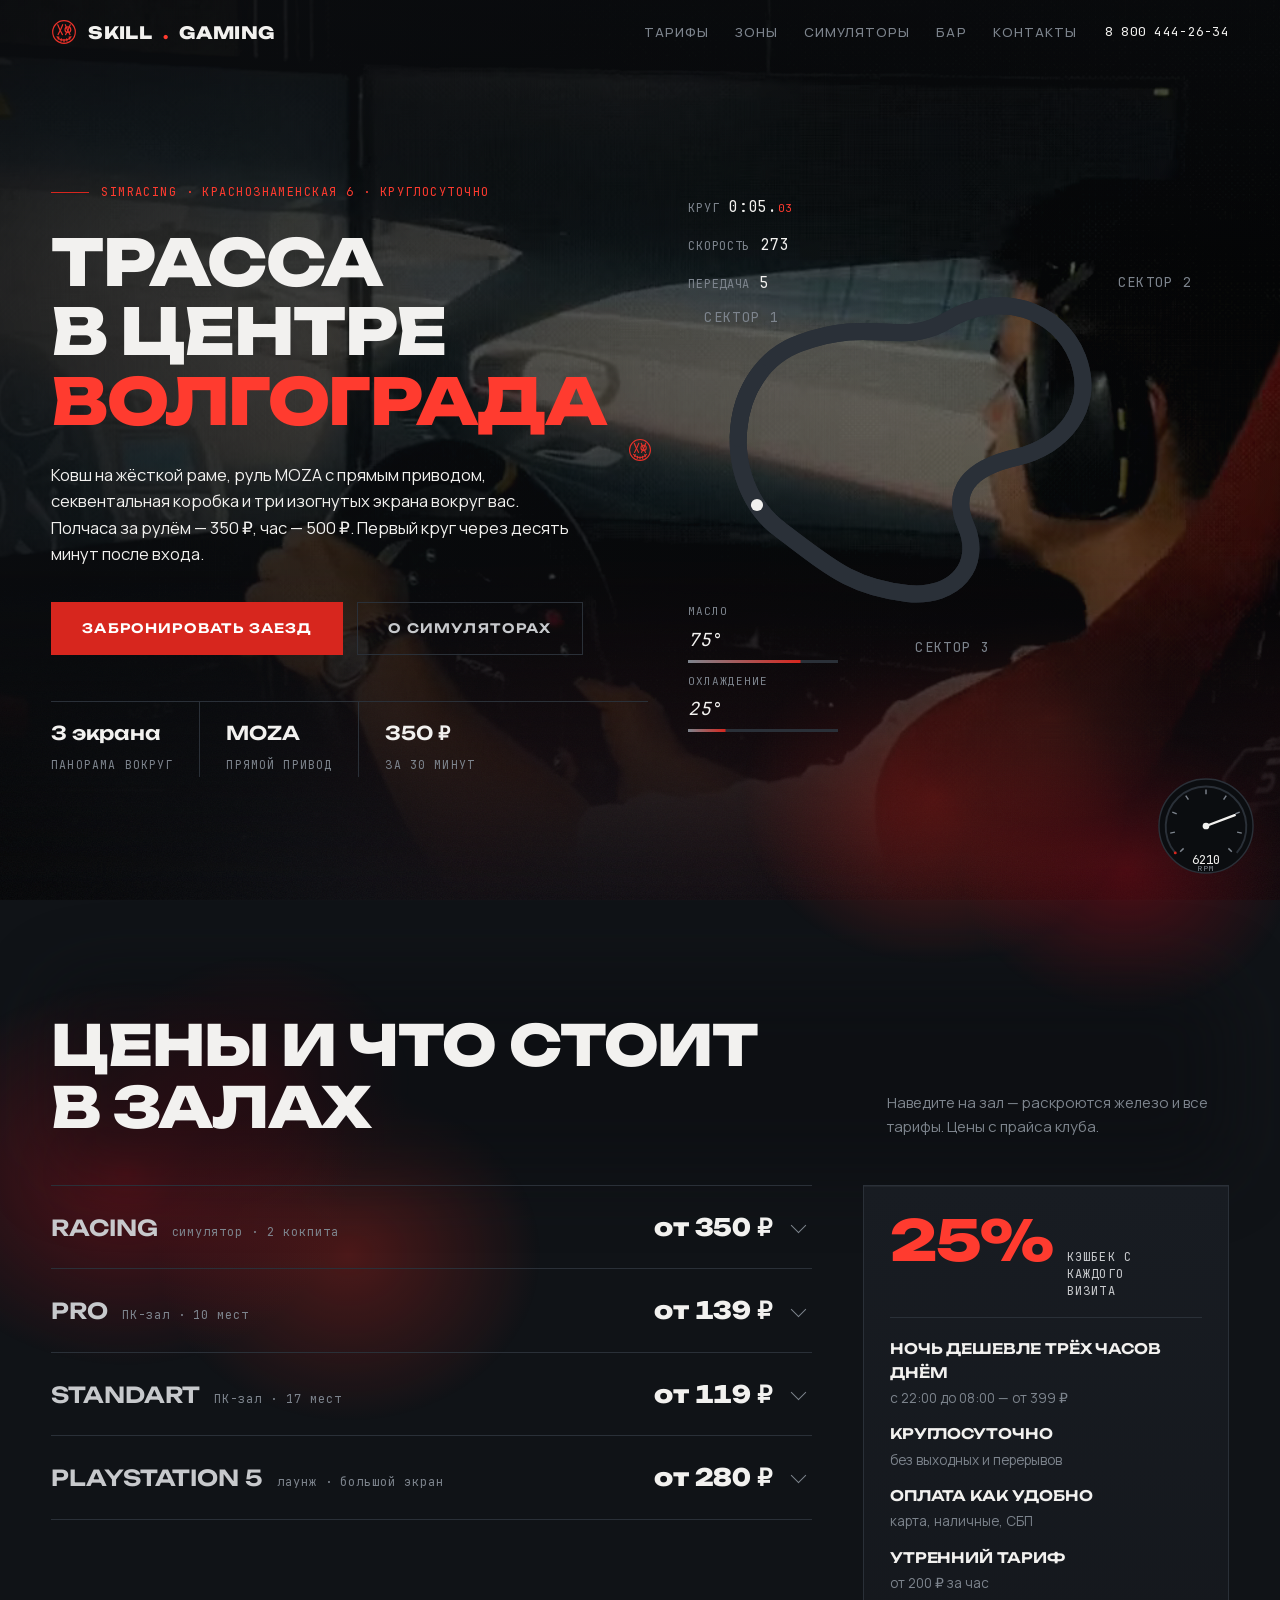
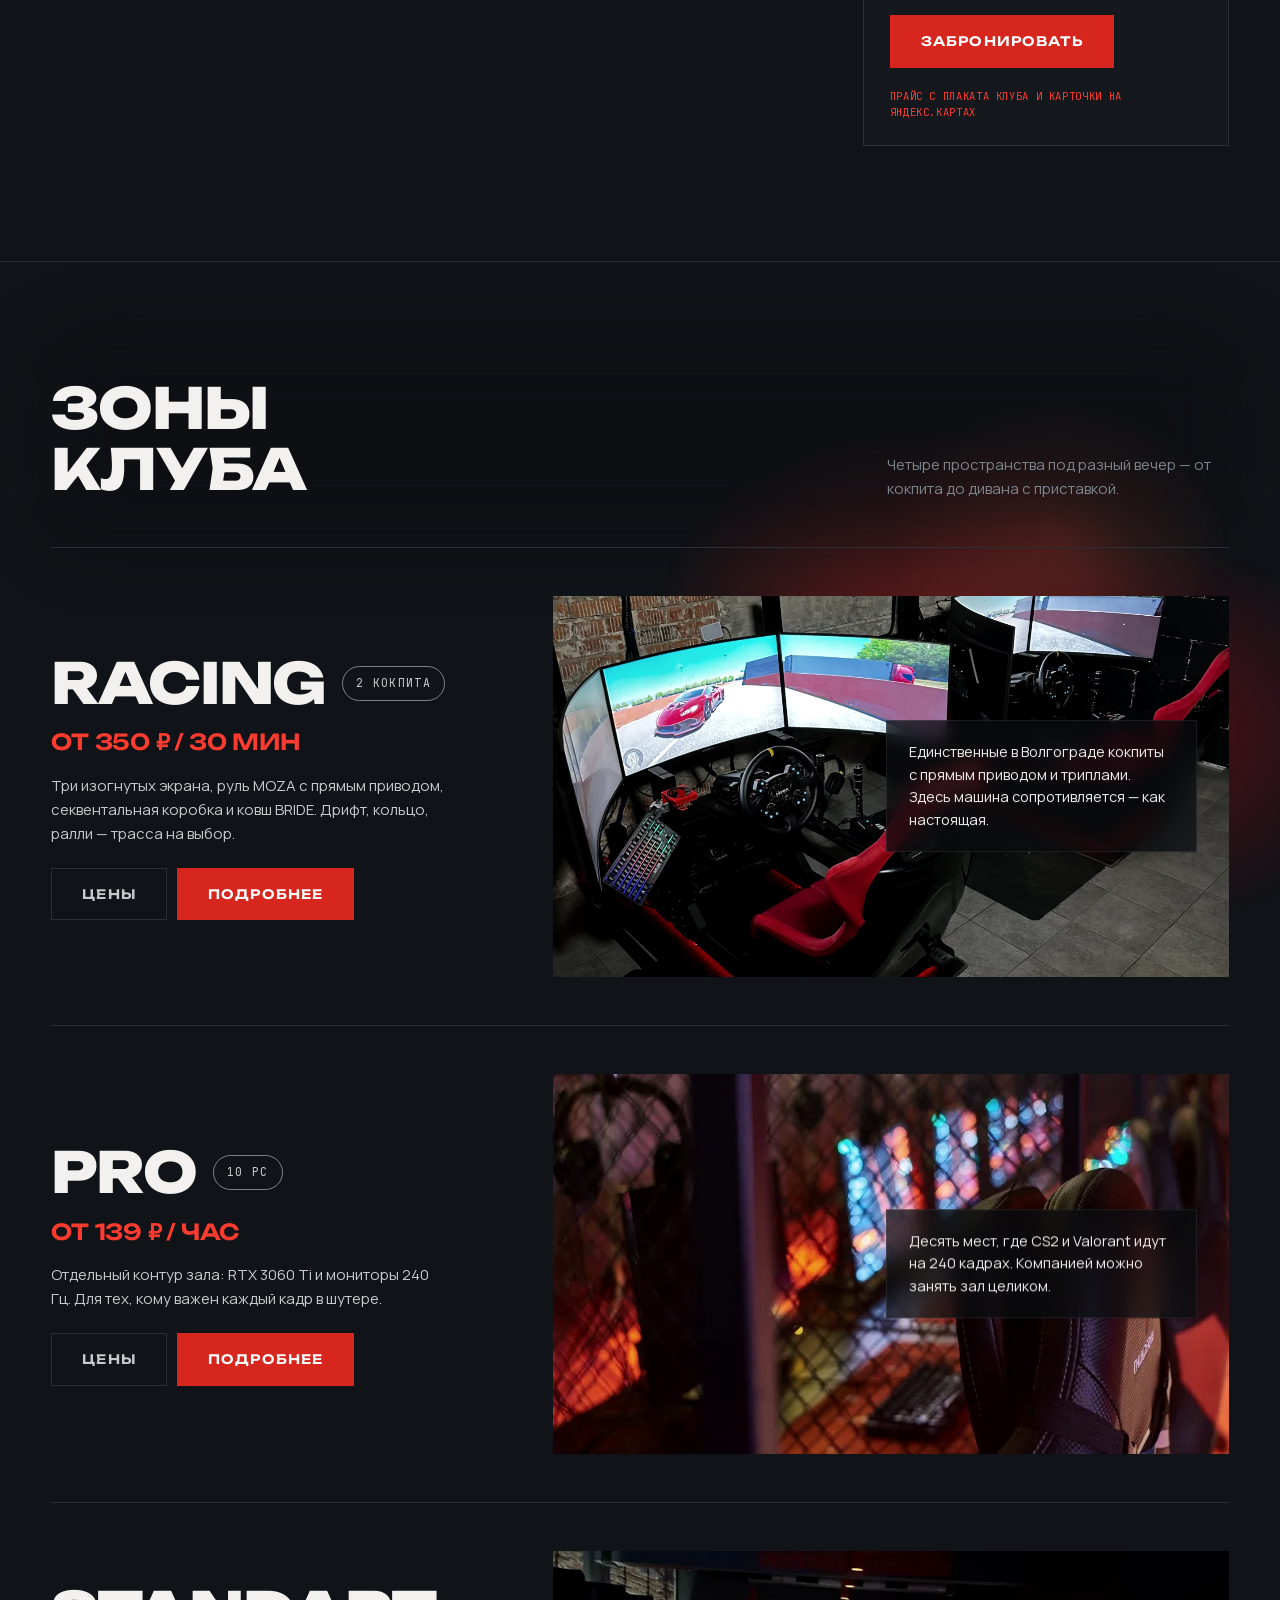
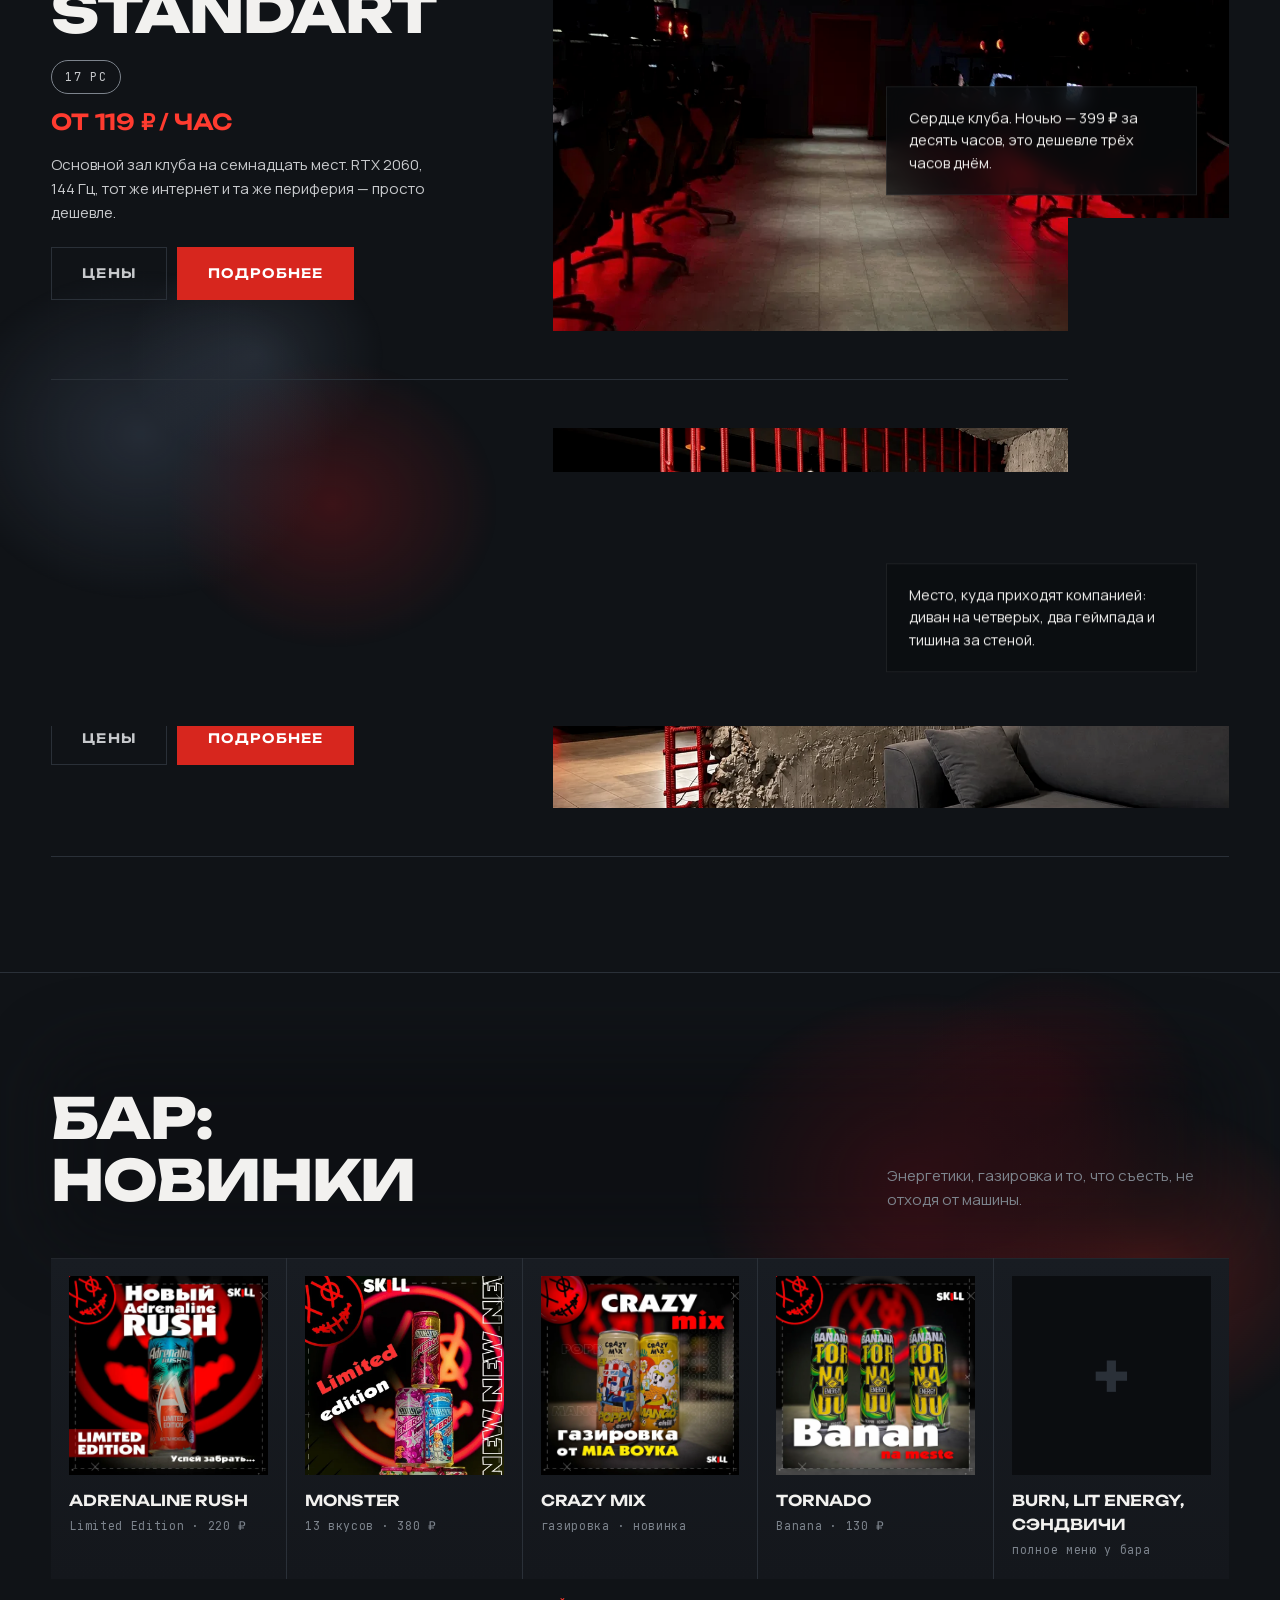
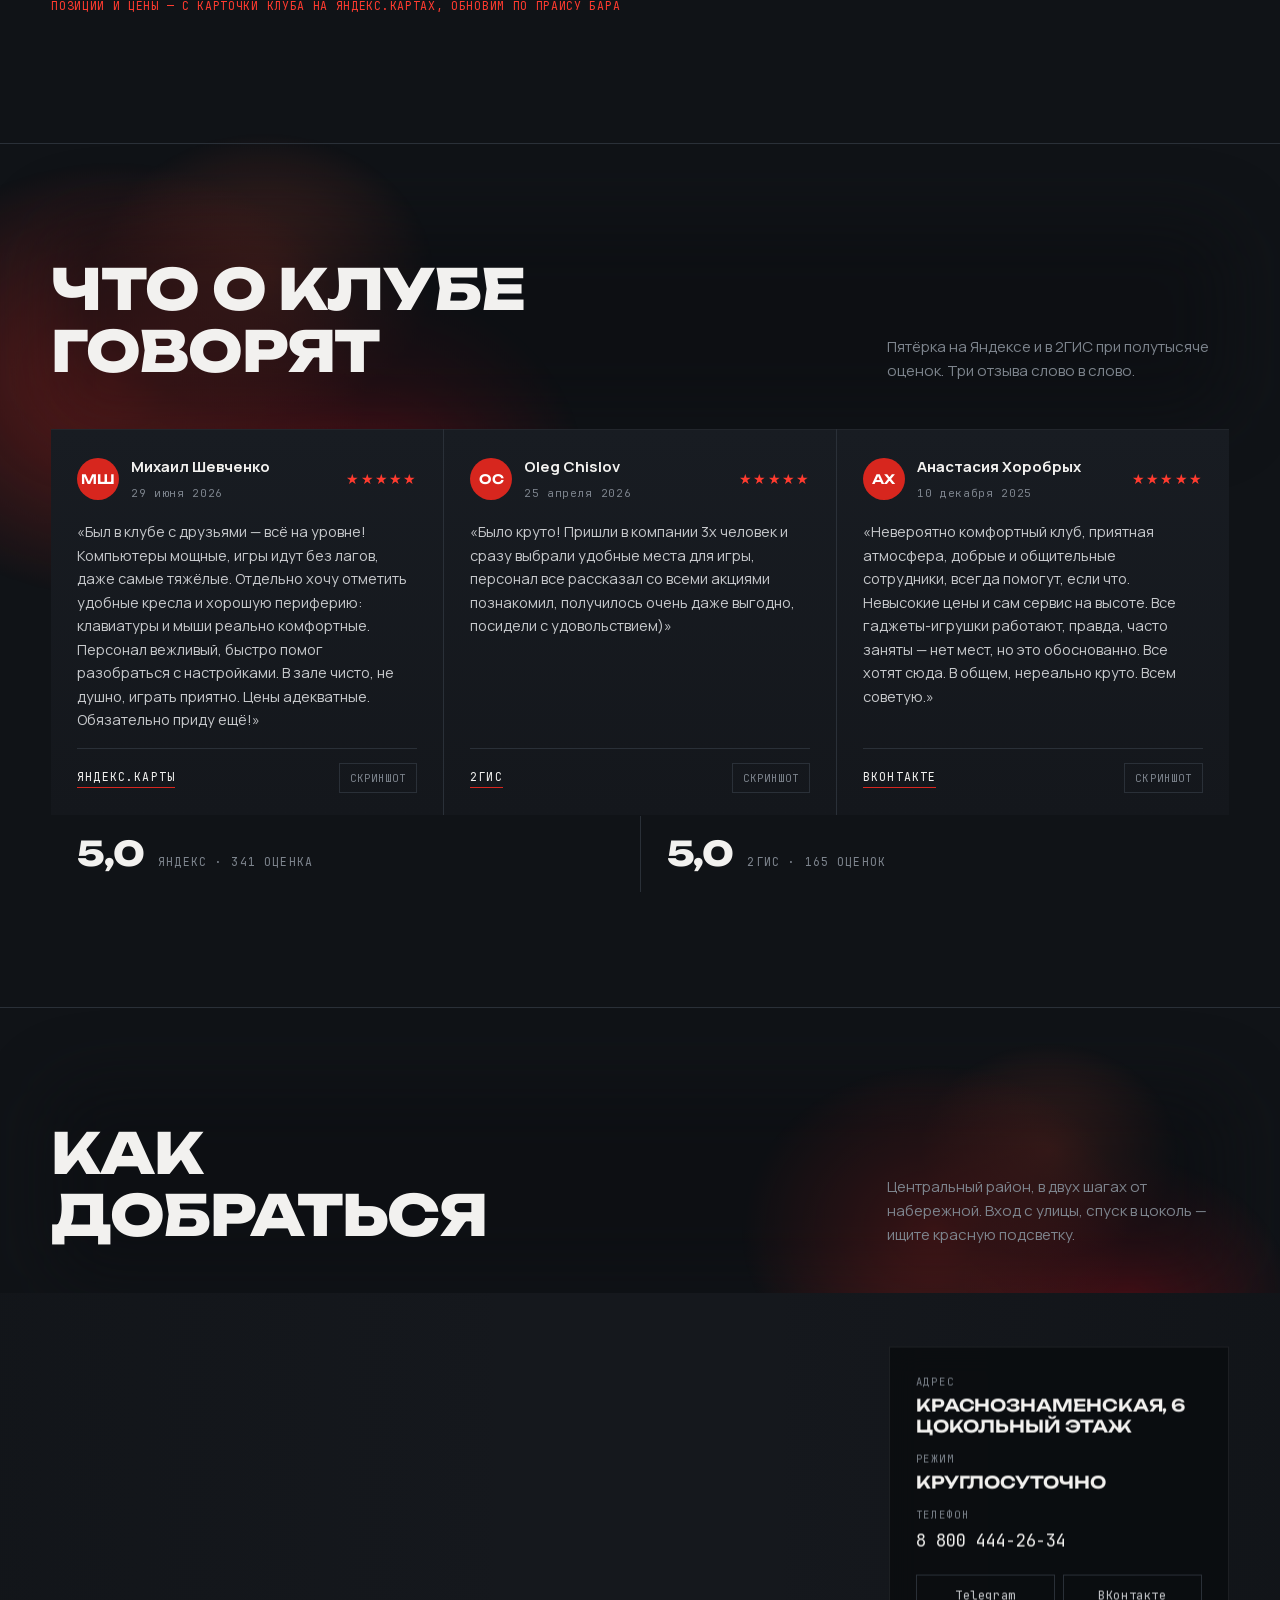
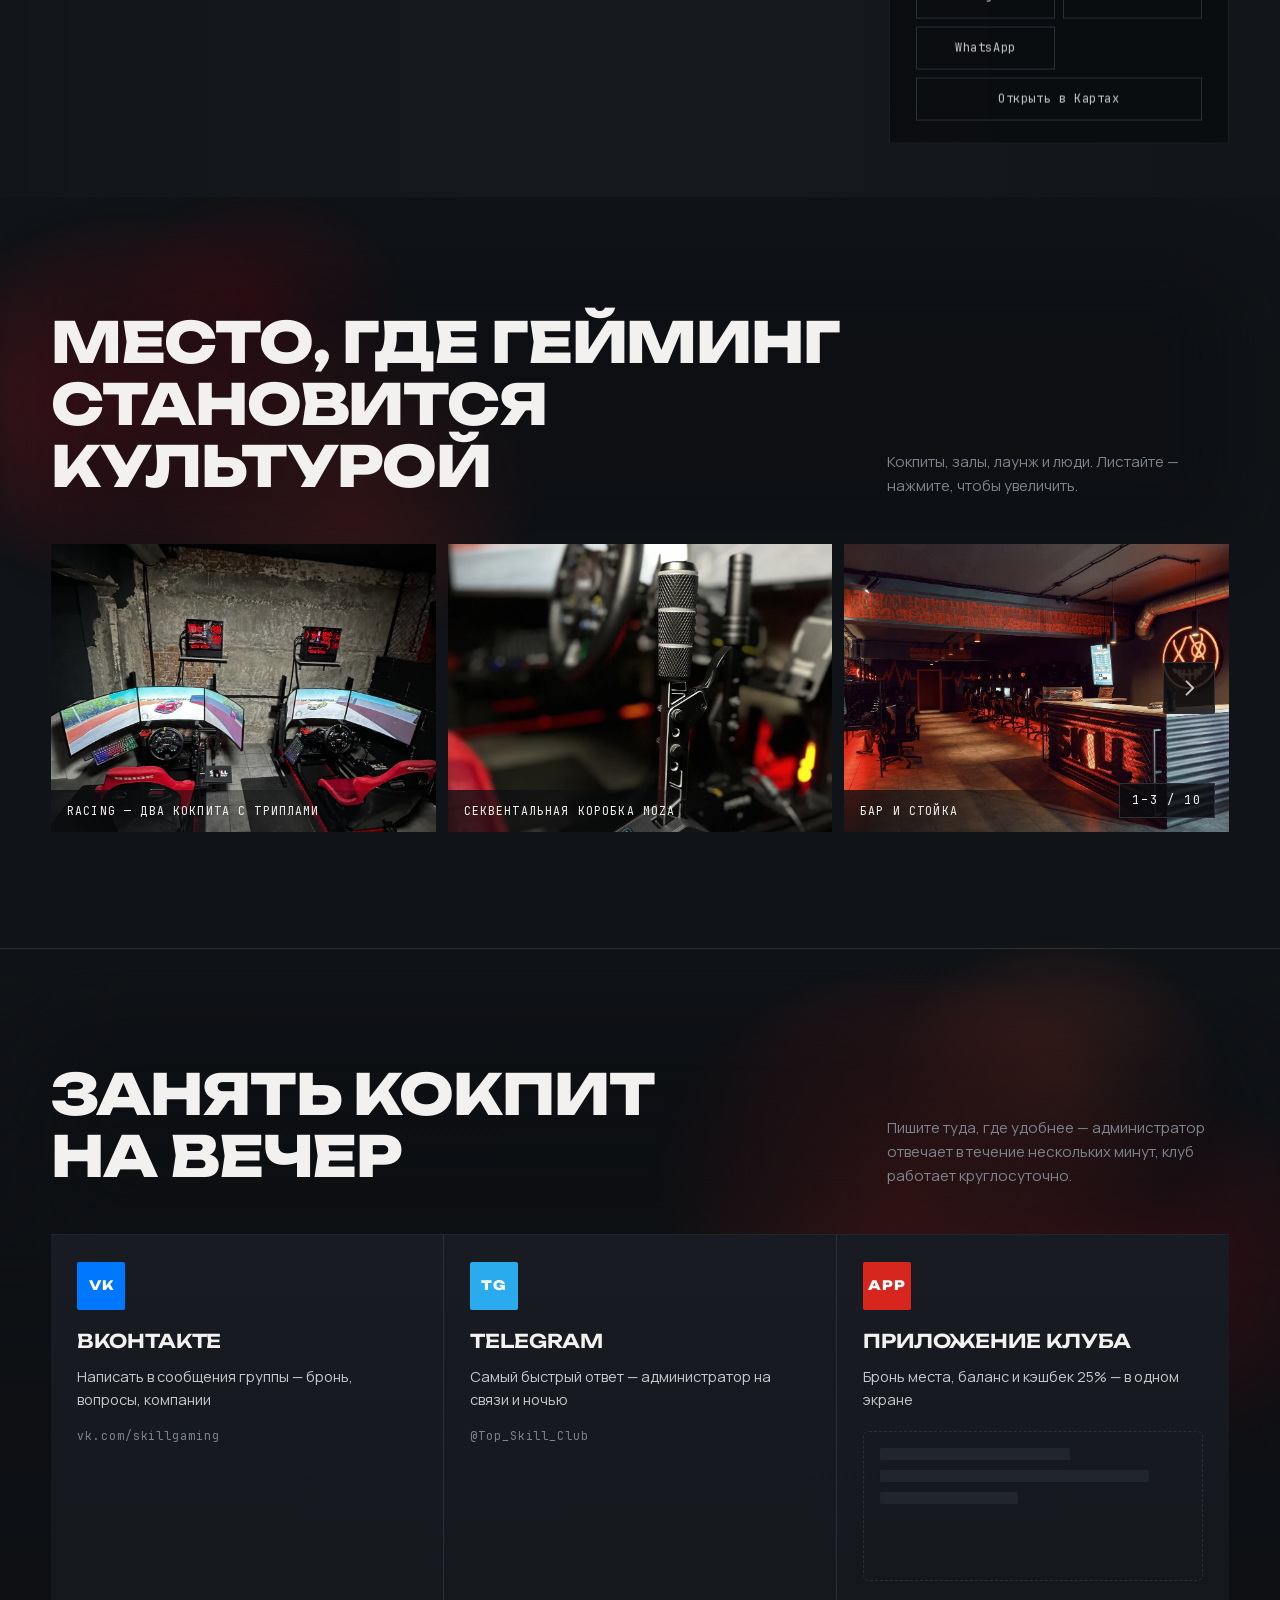
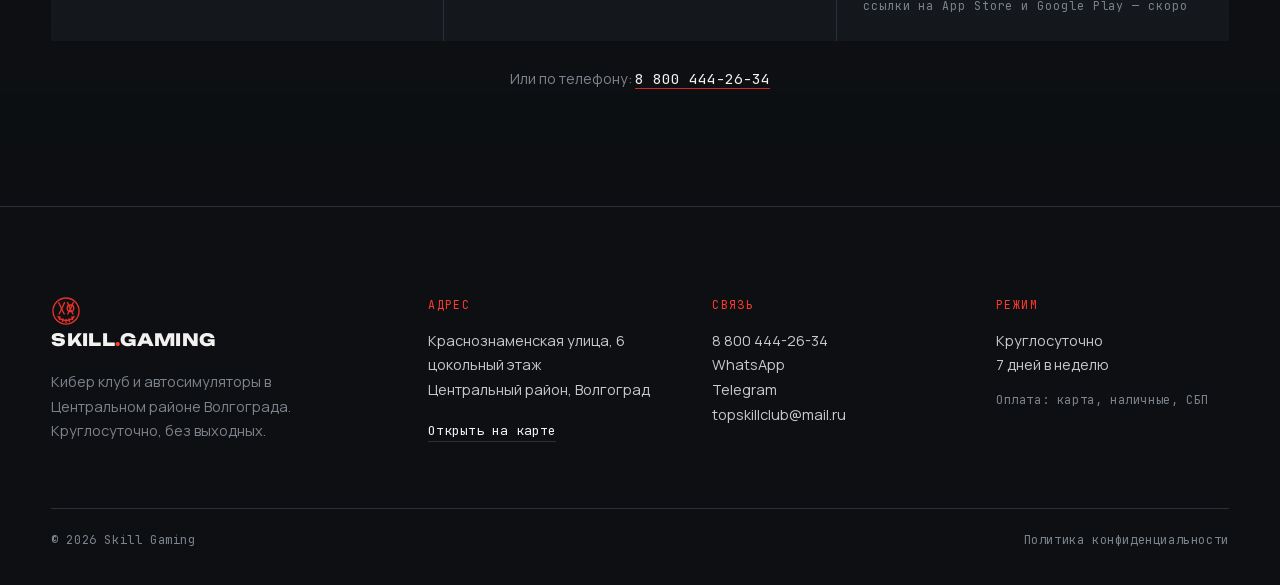
==== index.html @ d168406b "Add files via upload" ====
<!doctype html>
<html lang="ru">
<head>
<meta charset="utf-8">
<meta name="viewport" content="width=device-width, initial-scale=1">
<title>Компьютерный клуб и автосимуляторы в Волгограде — Skill Gaming</title>
<meta name="description" content="Компьютерный клуб в Центральном районе Волгограда: игровые ПК от 119 ₽/час, автосимулятор с рулём MOZA от 350 ₽, PlayStation 5. Краснознаменская, 6, круглосуточно.">
<meta name="theme-color" content="#101317">
<link rel="canonical" href="https://skillgaming.ru/">
<meta property="og:type" content="website">
<meta property="og:title" content="Skill Gaming — гоночные симуляторы в центре Волгограда">
<meta property="og:description" content="Руль MOZA, три экрана, секвентальная коробка. Заезд 30 минут — 350 ₽, час — 500 ₽. Круглосуточно, Краснознаменская, 6.">
<meta property="og:image" content="img/zone-racing.webp">
<meta property="og:locale" content="ru_RU">
<link rel="icon" type="image/svg+xml" href="img/mark.svg">
<link rel="icon" type="image/png" sizes="64x64" href="img/favicon-64.png">
<link rel="icon" type="image/png" sizes="32x32" href="img/favicon-32.png">
<link rel="apple-touch-icon" href="img/apple-touch-icon.png">
<script type="application/ld+json">
{
  "@context": "https://schema.org",
  "@type": "EntertainmentBusiness",
  "name": "Skill Gaming",
  "description": "Компьютерный клуб и гоночные симуляторы в центре Волгограда",
  "address": {
    "@type": "PostalAddress",
    "streetAddress": "Краснознаменская улица, 6, цокольный этаж",
    "addressLocality": "Волгоград",
    "addressRegion": "Волгоградская область",
    "addressCountry": "RU"
  },
  "geo": { "@type": "GeoCoordinates", "latitude": 48.702996, "longitude": 44.512491 },
  "telephone": "+7 800 444-26-34",
  "email": "topskillclub@mail.ru",
  "url": "https://skillgaming.ru/",
  "openingHoursSpecification": {
    "@type": "OpeningHoursSpecification",
    "dayOfWeek": ["Monday","Tuesday","Wednesday","Thursday","Friday","Saturday","Sunday"],
    "opens": "00:00", "closes": "23:59"
  },
  "priceRange": "119–800 ₽",
  "sameAs": ["https://vk.com/skillgaming", "https://t.me/Top_Skill_Club"],
  "makesOffer": [
    { "@type": "Offer", "name": "Гоночный симулятор, 1 час", "price": "500", "priceCurrency": "RUB" },
    { "@type": "Offer", "name": "Гоночный симулятор, 30 минут", "price": "350", "priceCurrency": "RUB" },
    { "@type": "Offer", "name": "ПК Standart, 1 час", "price": "119", "priceCurrency": "RUB" },
    { "@type": "Offer", "name": "ПК Pro, 1 час", "price": "139", "priceCurrency": "RUB" },
    { "@type": "Offer", "name": "PlayStation 5, 1 час", "price": "280", "priceCurrency": "RUB" }
  ]
}
</script>
<link rel="preload" as="image" href="video/poster.jpg">
  <link rel="dns-prefetch" href="https://yandex.ru">
  <link rel="dns-prefetch" href="https://maps.yastatic.net">
  <link rel="dns-prefetch" href="https://yastatic.net">
<link rel="stylesheet" href="css/site.css?v=22">
</head>
<body>
<div class="aurora" aria-hidden="true"><div class="au-p au-p3"><i class="au-f au-f3"></i></div><div class="au-p au-p2"><i class="au-f au-f2"></i></div><div class="au-p au-p1"><i class="au-f au-f1"></i></div><div class="au-p au-p4"><i class="au-shape"><i class="au-comet"></i></i></div></div>

<div id="lights" aria-hidden="true"><i></i><i></i><i></i><i></i><i></i></div>
<div class="cursor" id="cursor" aria-hidden="true"></div>

<header id="hdr">
  <a class="logo" href="index.html" aria-label="Skill Gaming — на главную"><img class="mark" src="img/mark.svg" alt="" width="26" height="26">Skill<s>.</s>Gaming</a>
  <nav>
    <div class="nav-inner">
      <a href="index.html#rates"><i>01</i><span>Тарифы</span></a>
      <a href="index.html#zones"><i>02</i><span>Зоны</span></a>
      <a href="simulators.html"><i>03</i><span>Симуляторы</span></a>
      <a href="index.html#bar"><i>04</i><span>Бар</span></a>
      <a href="index.html#contacts"><i>05</i><span>Контакты</span></a>
      <div class="nav-foot">
        <a class="nav-tel" href="tel:88004442634">8 800 444-26-34</a>
        <div class="nav-soc">
          <a href="https://wa.me/79377074555" target="_blank" rel="noopener">WhatsApp</a>
          <a href="https://t.me/Top_Skill_Club" target="_blank" rel="noopener">Telegram</a>
          <a href="https://yandex.ru/maps/org/skill_gaming/54139655484/" target="_blank" rel="noopener">Карты</a>
        </div>
        <p>Краснознаменская, 6 · цокольный этаж · круглосуточно</p>
      </div>
    </div>
  </nav>
  <button class="burger" id="burger" aria-label="Меню" aria-expanded="false"><i></i><i></i></button>
  <a class="tel" href="tel:88004442634">8 800 444-26-34</a>
</header>

<main class="z">
  <!-- ================= 01 · Первый экран: видео ================= -->
  <section class="hero hero-video" id="hero">
    <div class="hero-bg" aria-hidden="true">
      <video class="hero-vid" autoplay muted loop playsinline preload="metadata" poster="video/poster.jpg">
        <source src="video/hero-mobile.webm" type="video/webm" media="(max-width: 700px)">
        <source src="video/hero-mobile.mp4" type="video/mp4" media="(max-width: 700px)">
        <source src="video/hero.webm" type="video/webm">
        <source src="video/hero.mp4" type="video/mp4">
      </video>
      <div class="hero-tint"></div>
    </div>

    <div class="hero-copy">
      <div class="eyebrow">SimRacing · Краснознаменская 6 · круглосуточно</div>
      <h1>
        <span class="line"><i>Трасса</i></span>
        <span class="line"><i>в центре</i></span>
        <span class="line"><i><em>Волгограда</em></i></span>
      </h1>
      <p class="lead">Ковш на жёсткой раме, руль MOZA с прямым приводом, секвентальная коробка и три изогнутых экрана вокруг вас. Полчаса за рулём — 350 ₽, час — 500 ₽. Первый круг через десять минут после входа.</p>
      <div class="cta">
        <a class="btn" href="#booking"><span>Забронировать заезд</span></a>
        <a class="btn ghost" href="simulators.html"><span>О симуляторах</span></a>
      </div>
      <div class="specs">
        <div><b>3 экрана</b><span>панорама вокруг</span></div>
        <div><b>MOZA</b><span>прямой привод</span></div>
        <div><b>350 ₽</b><span>за 30 минут</span></div>
      </div>
    </div>

    <div class="scene">
      <div class="hud">
        <div>Круг <b id="lap" class="lap">1:38.<small>42</small></b></div>
        <div>Скорость <b id="spd">214</b></div>
        <div>Передача <b id="gear">5</b></div>
      </div>

      <div class="temps" aria-label="Температуры">
        <div class="temp">
          <span>Масло</span>
          <b><i id="tOil">87</i>°</b>
          <div class="temp-bar"><i id="tOilBar"></i></div>
        </div>
        <div class="temp">
          <span>Охлаждение</span>
          <b><i id="tCool">92</i>°</b>
          <div class="temp-bar"><i id="tCoolBar"></i></div>
        </div>
      </div>

      <svg viewBox="0 0 400 400" aria-label="Схема трассы">
        <g transform="translate(-14,-30) scale(.9)">
        <path id="track" class="track-bed"
          d="M92 300 C 40 262, 46 168, 108 146 C 168 124, 190 150, 228 128
             C 272 102, 320 118, 336 158 C 352 200, 322 232, 286 240
             C 246 249, 232 268, 244 296 C 258 328, 236 356, 196 352
             C 150 347, 132 330, 92 300 Z"/>
        <use href="#track" class="track-line"/>
        <use href="#track" class="track-live" id="live"/>
        <circle class="car" id="car" r="5" cx="92" cy="300"/>
        </g>
        <text class="sector" x="12" y="86" text-anchor="start">СЕКТОР 1</text>
        <text class="sector" x="318" y="60" text-anchor="start">СЕКТОР 2</text>
        <text class="sector" x="196" y="330" text-anchor="middle">СЕКТОР 3</text>
      </svg>

      <svg class="rpm" viewBox="0 0 100 100" aria-label="Тахометр">
        <circle class="rpm-bg" cx="50" cy="50" r="49"/>
        <path class="rpm-arc" d="M18 78 A 42 42 0 1 1 82 78"/>
        <path class="rpm-fill" id="rpmfill" d="M18 78 A 42 42 0 1 1 82 78" stroke-dasharray="0 400"/>
        <g id="ticks"></g>
        <line class="rpm-needle" id="needle" x1="50" y1="50" x2="50" y2="18"/>
        <circle cx="50" cy="50" r="3.5" fill="var(--white)"/>
        <text class="rpm-val" x="50" y="90" id="rpmval">900</text>
        <text class="rpm-lbl" x="50" y="97">RPM</text>
        <text class="rpm-hint" x="50" y="66">НАВЕРХ</text>
      </svg>
    </div>
  </section>

  <!-- ================= 02 · Тарифы + характеристики ================= -->
  <section class="rates-x" id="rates">
    <div class="sec-top">
      <h2>Цены и что стоит<br>в залах</h2>
      <p>Наведите на зал — раскроются железо и все тарифы. Цены с прайса клуба.</p>
    </div>

    <div class="rx-grid">
      <div class="rx pz">
        <div class="pz-row rx-row">
          <button class="pz-head" type="button" aria-expanded="false">
            <b>Racing</b><em>симулятор · 2 кокпита</em><i>от 350 ₽</i>
          </button>
          <div class="pz-body"><div class="rx-body">
            <div class="rx-col">
              <h4>Что стоит</h4>
              <ul class="dashed">
                <li>Руль MOZA с прямым приводом</li>
                <li>Три изогнутых экрана GIGABYTE</li>
                <li>Секвентальная коробка и ручник MOZA</li>
                <li>Ковш BRIDE на жёсткой раме</li>
                <li>Ryzen 7 7700 · RTX 4080</li>
              </ul>
            </div>
            <div class="rx-col">
              <h4>Тарифы</h4>
              <ul class="rx-prices">
                <li><span>30 минут</span><b>350 ₽</b></li>
                <li><span>1 час</span><b>500 ₽</b></li>
              </ul>
            </div>
          </div></div>
        </div>

        <div class="pz-row rx-row">
          <button class="pz-head" type="button" aria-expanded="false">
            <b>Pro</b><em>ПК-зал · 10 мест</em><i>от 139 ₽</i>
          </button>
          <div class="pz-body"><div class="rx-body">
            <div class="rx-col">
              <h4>Что стоит</h4>
              <ul class="dashed">
                <li>Intel Core i7-9700K</li>
                <li>GeForce RTX 3060 Ti</li>
                <li>16 ГБ оперативной памяти</li>
                <li>Монитор Acer 27" · 240 Гц</li>
                <li>Интернет от 100 Мбит/с</li>
              </ul>
            </div>
            <div class="rx-col">
              <h4>Тарифы</h4>
              <ul class="rx-prices">
                <li><span>1 час</span><b>139 ₽</b></li>
                <li><span>3 часа</span><b>340 ₽</b></li>
                <li><span>5 часов</span><b>490 ₽</b></li>
                <li><span>Утро</span><b>250 ₽</b></li>
                <li><span>Ночь 22:00–08:00</span><b>459 ₽</b></li>
                <li><span>Ночь в выходные</span><b>499 ₽</b></li>
              </ul>
            </div>
          </div></div>
        </div>

        <div class="pz-row rx-row">
          <button class="pz-head" type="button" aria-expanded="false">
            <b>Standart</b><em>ПК-зал · 17 мест</em><i>от 119 ₽</i>
          </button>
          <div class="pz-body"><div class="rx-body">
            <div class="rx-col">
              <h4>Что стоит</h4>
              <ul class="dashed">
                <li>Intel Core i7-8700K</li>
                <li>GeForce RTX 2060</li>
                <li>16 ГБ оперативной памяти</li>
                <li>Монитор Acer 27" · 144 Гц</li>
                <li>Интернет от 100 Мбит/с</li>
              </ul>
            </div>
            <div class="rx-col">
              <h4>Тарифы</h4>
              <ul class="rx-prices">
                <li><span>1 час</span><b>119 ₽</b></li>
                <li><span>3 часа</span><b>280 ₽</b></li>
                <li><span>5 часов</span><b>420 ₽</b></li>
                <li><span>Утро</span><b>200 ₽</b></li>
                <li><span>Ночь 22:00–08:00</span><b>399 ₽</b></li>
                <li><span>Ночь в выходные</span><b>459 ₽</b></li>
              </ul>
            </div>
          </div></div>
        </div>

        <div class="pz-row rx-row">
          <button class="pz-head" type="button" aria-expanded="false">
            <b>PlayStation 5</b><em>лаунж · большой экран</em><i>от 280 ₽</i>
          </button>
          <div class="pz-body"><div class="rx-body">
            <div class="rx-col">
              <h4>Что стоит</h4>
              <ul class="dashed">
                <li>PlayStation 5 и два геймпада DualSense</li>
                <li>Телевизор на стене, диван на компанию</li>
                <li>Отдельная комната за красной арматурой</li>
                <li>EA FC 27 и библиотека игр</li>
              </ul>
            </div>
            <div class="rx-col">
              <h4>Тарифы</h4>
              <ul class="rx-prices">
                <li><span>1 час</span><b>280 ₽</b></li>
                <li><span>3 часа</span><b>600 ₽</b></li>
                <li><span>Ночь</span><b>800 ₽</b></li>
              </ul>
            </div>
          </div></div>
        </div>
      </div>

      <aside class="rx-side">
        <div class="rx-cash"><b>25%</b><span>кэшбек с каждого визита</span></div>
        <ul class="rx-facts">
          <li><b>Ночь дешевле трёх часов днём</b><span>с 22:00 до 08:00 — от 399 ₽</span></li>
          <li><b>Круглосуточно</b><span>без выходных и перерывов</span></li>
          <li><b>Оплата как удобно</b><span>карта, наличные, СБП</span></li>
          <li><b>Утренний тариф</b><span>от 200 ₽ за час</span></li>
        </ul>
        <a class="btn" href="#booking"><span>Забронировать</span></a>
        <p class="disclaimer">Прайс с плаката клуба и карточки на Яндекс.Картах</p>
      </aside>
    </div>
  </section>

  <!-- ================= 03 · Зоны ================= -->
  <section class="zones-m" id="zones">
    <div class="sec-top">
      <h2>Зоны<br>клуба</h2>
      <p>Четыре пространства под разный вечер — от кокпита до дивана с приставкой.</p>
    </div>

    <div class="zm-wrap">
      <div class="zm-list">
        <article class="zm">
          <div class="zm-info">
            <div class="zm-title"><h3>Racing</h3><span class="zm-badge">2 кокпита</span></div>
            <div class="zm-price">от 350 ₽ / 30 мин</div>
            <p class="zm-text">Три изогнутых экрана, руль MOZA с прямым приводом, секвентальная коробка и ковш BRIDE. Дрифт, кольцо, ралли — трасса на выбор.</p>
            <div class="zm-btns">
              <a class="btn ghost" href="#rates"><span>Цены</span></a>
              <a class="btn" href="simulators.html"><span>Подробнее</span></a>
            </div>
          </div>
          <div class="zm-photo">
            <img src="img/zone-racing.webp" alt="Два гоночных кокпита Skill Racing с тремя изогнутыми экранами" loading="lazy">
            <div class="zm-card">Единственные в Волгограде кокпиты с прямым приводом и триплами. Здесь машина сопротивляется — как настоящая.</div>
          </div>
        </article>

        <article class="zm">
          <div class="zm-info">
            <div class="zm-title"><h3>Pro</h3><span class="zm-badge">10 PC</span></div>
            <div class="zm-price">от 139 ₽ / час</div>
            <p class="zm-text">Отдельный контур зала: RTX 3060 Ti и мониторы 240 Гц. Для тех, кому важен каждый кадр в шутере.</p>
            <div class="zm-btns">
              <a class="btn ghost" href="#rates"><span>Цены</span></a>
              <a class="btn" href="pc.html"><span>Подробнее</span></a>
            </div>
          </div>
          <div class="zm-photo">
            <img src="img/zone-pro.webp" alt="Pro-зал: ряды игровых мест с подсветкой" loading="lazy">
            <div class="zm-card">Десять мест, где CS2 и Valorant идут на 240 кадрах. Компанией можно занять зал целиком.</div>
          </div>
        </article>

        <article class="zm">
          <div class="zm-info">
            <div class="zm-title"><h3>Standart</h3><span class="zm-badge">17 PC</span></div>
            <div class="zm-price">от 119 ₽ / час</div>
            <p class="zm-text">Основной зал клуба на семнадцать мест. RTX 2060, 144 Гц, тот же интернет и та же периферия — просто дешевле.</p>
            <div class="zm-btns">
              <a class="btn ghost" href="#rates"><span>Цены</span></a>
              <a class="btn" href="pc.html"><span>Подробнее</span></a>
            </div>
          </div>
          <div class="zm-photo">
            <img src="img/zone-standart.webp" alt="Основной зал Skill Gaming" loading="lazy">
            <div class="zm-card">Сердце клуба. Ночью — 399 ₽ за десять часов, это дешевле трёх часов днём.</div>
          </div>
        </article>

        <article class="zm">
          <div class="zm-info">
            <div class="zm-title"><h3>PS5 Lounge</h3><span class="zm-badge">TV</span></div>
            <div class="zm-price">от 280 ₽ / час</div>
            <p class="zm-text">Отдельная комната с диваном, приставкой и большим экраном. Бетон, красная арматура и EA FC 27 на двоих.</p>
            <div class="zm-btns">
              <a class="btn ghost" href="#rates"><span>Цены</span></a>
              <a class="btn" href="pc.html#ps5"><span>Подробнее</span></a>
            </div>
          </div>
          <div class="zm-photo">
            <img src="img/zone-ps5.webp" alt="PS5-лаунж: диван, геймпады, бетонные стены и красная арматура" loading="lazy">
            <div class="zm-card">Место, куда приходят компанией: диван на четверых, два геймпада и тишина за стеной.</div>
          </div>
        </article>
      </div>

      <button class="zm-arrow" type="button" data-dir="-1" aria-label="Предыдущая зона">
        <svg viewBox="0 0 24 24" aria-hidden="true"><path d="M15 4 L7 12 L15 20"/></svg>
      </button>
      <button class="zm-arrow" type="button" data-dir="1" aria-label="Следующая зона">
        <svg viewBox="0 0 24 24" aria-hidden="true"><path d="M9 4 L17 12 L9 20"/></svg>
      </button>
    </div>
    <div class="zm-dots" role="tablist" aria-label="Зоны"></div>
  </section>

  <!-- ================= 04 · Бар ================= -->
  <section class="bar" id="bar">
    <div class="sec-top">
      <h2>Бар:<br>новинки</h2>
      <p>Энергетики, газировка и то, что съесть, не отходя от машины.</p>
    </div>
    <div class="bar-grid">
      <article class="bar-item">
        <div class="bar-ph"><img src="img/bar-1.webp" alt="Adrenaline Rush Limited Edition" loading="lazy"></div>
        <div class="bar-name">Adrenaline Rush</div>
        <div class="bar-sub">Limited Edition · 220 ₽</div>
      </article>
      <article class="bar-item">
        <div class="bar-ph"><img src="img/bar-3.webp" alt="Лимитированные энергетики" loading="lazy"></div>
        <div class="bar-name">Monster</div>
        <div class="bar-sub">13 вкусов · 380 ₽</div>
      </article>
      <article class="bar-item">
        <div class="bar-ph"><img src="img/bar-2.webp" alt="Газировка Crazy Mix" loading="lazy"></div>
        <div class="bar-name">Crazy Mix</div>
        <div class="bar-sub">газировка · новинка</div>
      </article>
      <article class="bar-item">
        <div class="bar-ph"><img src="img/bar-4.webp" alt="Tornado Banana" loading="lazy"></div>
        <div class="bar-name">Tornado</div>
        <div class="bar-sub">Banana · 130 ₽</div>
      </article>
      <article class="bar-item bar-more">
        <div class="bar-ph"><span>+</span></div>
        <div class="bar-name">Burn, Lit Energy, сэндвичи</div>
        <div class="bar-sub">полное меню у бара</div>
      </article>
    </div>
    <p class="disclaimer">Позиции и цены — с карточки клуба на Яндекс.Картах, обновим по прайсу бара</p>
  </section>

  <!-- ================= 05 · Отзывы ================= -->
  <section class="reviews-m" id="reviews">
    <div class="sec-top">
      <h2>Что о клубе<br>говорят</h2>
      <p>Пятёрка на Яндексе и в 2ГИС при полутысяче оценок. Три отзыва слово в слово.</p>
    </div>
    <div class="rv-grid">
      <figure class="rv">
        <div class="rv-top">
          <div class="rv-av">МШ</div>
          <div><b>Михаил Шевченко</b><span>29 июня 2026</span></div>
          <div class="rv-stars" aria-label="5 из 5">★★★★★</div>
        </div>
        <blockquote>Был в клубе с друзьями — всё на уровне! Компьютеры мощные, игры идут без лагов, даже самые тяжёлые. Отдельно хочу отметить удобные кресла и хорошую периферию: клавиатуры и мыши реально комфортные. Персонал вежливый, быстро помог разобраться с настройками. В зале чисто, не душно, играть приятно. Цены адекватные. Обязательно приду ещё!</blockquote>
        <figcaption>
          <a href="https://yandex.ru/maps/org/skill_gaming/54139655484/reviews/" target="_blank" rel="noopener">Яндекс.Карты</a>
          <button class="rv-proof" type="button" data-shot="img/rv-yandex.webp">скриншот</button>
        </figcaption>
      </figure>

      <figure class="rv">
        <div class="rv-top">
          <div class="rv-av">OC</div>
          <div><b>Oleg Chislov</b><span>25 апреля 2026</span></div>
          <div class="rv-stars" aria-label="5 из 5">★★★★★</div>
        </div>
        <blockquote>Было круто! Пришли в компании 3х человек и сразу выбрали удобные места для игры, персонал все рассказал со всеми акциями познакомил, получилось очень даже выгодно, посидели с удовольствием)</blockquote>
        <figcaption>
          <a href="https://2gis.ru/volgograd/firm/70000001039947001" target="_blank" rel="noopener">2ГИС</a>
          <button class="rv-proof" type="button" data-shot="img/rv-2gis.webp">скриншот</button>
        </figcaption>
      </figure>

      <figure class="rv">
        <div class="rv-top">
          <div class="rv-av">АХ</div>
          <div><b>Анастасия Хоробрых</b><span>10 декабря 2025</span></div>
          <div class="rv-stars" aria-label="5 из 5">★★★★★</div>
        </div>
        <blockquote>Невероятно комфортный клуб, приятная атмосфера, добрые и общительные сотрудники, всегда помогут, если что. Невысокие цены и сам сервис на высоте. Все гаджеты-игрушки работают, правда, часто заняты — нет мест, но это обоснованно. Все хотят сюда. В общем, нереально круто. Всем советую.</blockquote>
        <figcaption>
          <a href="https://vk.com/skillgaming" target="_blank" rel="noopener">ВКонтакте</a>
          <button class="rv-proof" type="button" data-shot="img/rv-vk.webp">скриншот</button>
        </figcaption>
      </figure>
    </div>
    <div class="rv-scores">
      <a href="https://yandex.ru/maps/org/skill_gaming/54139655484/reviews/" target="_blank" rel="noopener"><b>5,0</b><span>Яндекс · 341 оценка</span></a>
      <a href="https://2gis.ru/volgograd/firm/70000001039947001" target="_blank" rel="noopener"><b>5,0</b><span>2ГИС · 165 оценок</span></a>
    </div>
  </section>

  <!-- ================= 06 · Контакты: карта ================= -->
  <section class="map-sec" id="contacts">
    <div class="sec-top">
      <h2>Как<br>добраться</h2>
      <p>Центральный район, в двух шагах от набережной. Вход с улицы, спуск в цоколь — ищите красную подсветку.</p>
    </div>
    <div class="map-wrap" id="mapWrap">
      <div class="map-frame" data-src="https://yandex.ru/map-widget/v1/?ll=44.512491%2C48.702996&z=16&pt=44.512491%2C48.702996%2Cpm2rdl"><div class="map-ph" aria-hidden="true"><picture><source media="(max-width:700px)" srcset="img/map-snap-m.webp 2x"><img src="img/map-snap.webp" alt="" decoding="async" fetchpriority="low"></picture><span class="map-attr">© Яндекс Карты</span></div></div>
      <div class="map-card">
        <span class="map-lbl">Адрес</span>
        <b>Краснознаменская, 6<br>цокольный этаж</b>
        <span class="map-lbl">Режим</span>
        <b>Круглосуточно</b>
        <span class="map-lbl">Телефон</span>
        <a class="map-tel" href="tel:88004442634">8 800 444-26-34</a>
        <div class="map-btns">
          <a href="https://t.me/Top_Skill_Club" target="_blank" rel="noopener">Telegram</a>
          <a href="https://vk.com/skillgaming" target="_blank" rel="noopener">ВКонтакте</a>
          <a href="https://wa.me/79377074555" target="_blank" rel="noopener">WhatsApp</a>
          <a href="https://yandex.ru/maps/org/skill_gaming/54139655484/" target="_blank" rel="noopener">Открыть в Картах</a>
        </div>
      </div>
    </div>
  </section>

  <!-- ================= 07 · Галерея ================= -->
  <section class="gal" id="gallery">
    <div class="sec-top">
      <h2>Место, где гейминг<br>становится культурой</h2>
      <p>Кокпиты, залы, лаунж и люди. Листайте — нажмите, чтобы увеличить.</p>
    </div>
    <div class="gal-wrap">
      <div class="gal-track">
        <figure><img src="img/g-racing-2.webp" alt="Два кокпита Skill Racing сверху"><figcaption>Racing — два кокпита с триплами</figcaption></figure>
        <figure><img src="img/g-shifter.webp" alt="Рычаг MOZA Racing и руль"><figcaption>Секвентальная коробка MOZA</figcaption></figure>
        <figure><img src="img/g01.webp" alt="Бар и стойка администратора"><figcaption>Бар и стойка</figcaption></figure>
        <figure><img src="img/g02.webp" alt="Гости за игрой"><figcaption>Pro-зал</figcaption></figure>
        <figure><img src="img/g-ps5-tv.webp" alt="PS5-лаунж: телевизор с EA FC 27"><figcaption>PS5 Lounge</figcaption></figure>
        <figure><img src="img/g03.webp" alt="Компания гостей в клубе"><figcaption>Компанией</figcaption></figure>
        <figure><img src="img/g-ps5-pads.webp" alt="Геймпады DualSense на столе"><figcaption>Два DualSense</figcaption></figure>
        <figure><img src="img/g06.webp" alt="Гостья клуба"><figcaption>Standart</figcaption></figure>
        <figure><img src="img/g07.webp" alt="Команда клуба"><figcaption>Команда</figcaption></figure>
        <figure><img src="img/g-ps5-console.webp" alt="PlayStation 5 на бетонной стене"><figcaption>PlayStation 5</figcaption></figure>
      </div>
      <button class="gal-arrow" type="button" data-dir="-1" aria-label="Предыдущее фото">
        <svg viewBox="0 0 24 24" aria-hidden="true"><path d="M15 4 L7 12 L15 20"/></svg>
      </button>
      <button class="gal-arrow" type="button" data-dir="1" aria-label="Следующее фото">
        <svg viewBox="0 0 24 24" aria-hidden="true"><path d="M9 4 L17 12 L9 20"/></svg>
      </button>
      <div class="gal-count"><span id="galCur">1</span> / <span id="galTotal">10</span></div>
    </div>
  </section>

  <!-- ================= 08 · Бронь ================= -->
  <section class="booking booking-m" id="booking">
    <div class="sec-top">
      <h2>Занять кокпит<br>на вечер</h2>
      <p>Пишите туда, где удобнее — администратор отвечает в течение нескольких минут, клуб работает круглосуточно.</p>
    </div>
    <div class="bk-grid">
      <a class="bk" href="https://vk.com/skillgaming" target="_blank" rel="noopener">
        <span class="bk-ic bk-vk">VK</span>
        <b>ВКонтакте</b>
        <span>Написать в сообщения группы — бронь, вопросы, компании</span>
        <em>vk.com/skillgaming</em>
      </a>
      <a class="bk" href="https://t.me/Top_Skill_Club" target="_blank" rel="noopener">
        <span class="bk-ic bk-tg">TG</span>
        <b>Telegram</b>
        <span>Самый быстрый ответ — администратор на связи и ночью</span>
        <em>@Top_Skill_Club</em>
      </a>
      <div class="bk bk-app">
        <span class="bk-ic bk-ap">APP</span>
        <b>Приложение клуба</b>
        <span>Бронь места, баланс и кэшбек 25% — в одном экране</span>
        <div class="bk-shot" aria-hidden="true"><i></i><i></i><i></i></div>
        <em>ссылки на App Store и Google Play — скоро</em>
      </div>
    </div>
    <p class="bk-tel">Или по телефону: <a href="tel:88004442634">8 800 444-26-34</a></p>
  </section>
</main>

<!-- лайтбокс для галереи и скриншотов отзывов -->
<div class="lb" id="lb" hidden>
  <button class="lb-close" type="button" aria-label="Закрыть">×</button>
  <button class="lb-prev" type="button" aria-label="Предыдущее">‹</button>
  <img id="lbImg" alt="">
  <button class="lb-next" type="button" aria-label="Следующее">›</button>
  <div class="lb-cap" id="lbCap"></div>
</div>


<footer>
    <div class="foot-grid">
      <div>
        <a class="logo" href="index.html" aria-label="Skill Gaming — на главную"><img class="mark" src="img/mark.svg" alt="" width="26" height="26">Skill<s>.</s>Gaming</a>
        <p class="foot-lead">Кибер клуб и автосимуляторы в Центральном районе Волгограда. Круглосуточно, без выходных.</p>
      </div>
      <div>
        <h4>Адрес</h4>
        <p>Краснознаменская улица, 6<br>цокольный этаж<br>Центральный район, Волгоград</p>
        <a class="foot-link" href="https://yandex.ru/maps/org/skill_gaming/54139655484/" target="_blank" rel="noopener">Открыть на карте</a>
      </div>
      <div>
        <h4>Связь</h4>
        <p>
          <a href="tel:88004442634">8 800 444-26-34</a><br>
          <a href="https://wa.me/79377074555" target="_blank" rel="noopener">WhatsApp</a><br>
          <a href="https://t.me/Top_Skill_Club" target="_blank" rel="noopener">Telegram</a><br>
          <a href="mailto:topskillclub@mail.ru">topskillclub@mail.ru</a>
        </p>
      </div>
      <div>
        <h4>Режим</h4>
        <p>Круглосуточно<br>7 дней в неделю</p>
        <p class="foot-small">Оплата: карта, наличные, СБП</p>
      </div>
    </div>
    <div class="foot-bottom">
      <span>© 2026 Skill Gaming</span>
      <a class="foot-small" href="privacy.html">Политика конфиденциальности</a>
    </div>
  </footer>

<div class="mbar">
  <a class="mbar-btn" href="#booking"><span>Забронировать заезд</span></a>
</div>

<script src="js/site.js?v=22" defer></script>
</body>
</html>
---- css/site.css ----
/* ================= Шрифты ================= */
@font-face{font-family:Unbounded;src:url("../fonts/unbounded-800-cyr.woff2") format("woff2");unicode-range:U+0400-045F,U+0490-0491;font-weight:800;font-display:swap}
@font-face{font-family:Unbounded;src:url("../fonts/unbounded-800-lat.woff2") format("woff2");unicode-range:U+0000-00FF;font-weight:800;font-display:swap}
@font-face{font-family:Unbounded;src:url("../fonts/unbounded-600-cyr.woff2") format("woff2");unicode-range:U+0400-045F,U+0490-0491;font-weight:600;font-display:swap}
@font-face{font-family:Unbounded;src:url("../fonts/unbounded-600-lat.woff2") format("woff2");unicode-range:U+0000-00FF;font-weight:600;font-display:swap}
@font-face{font-family:Manrope;src:url("../fonts/manrope/manrope-regular.woff2") format("woff2");font-weight:400;font-display:swap}
@font-face{font-family:Manrope;src:url("../fonts/manrope/manrope-medium.woff2") format("woff2");font-weight:500;font-display:swap}
@font-face{font-family:Manrope;src:url("../fonts/manrope/manrope-bold.woff2") format("woff2");font-weight:700;font-display:swap}
@font-face{font-family:"JetBrains Mono";src:url("../fonts/jetbrains-mono/jetbrains-mono-regular.woff2") format("woff2");font-weight:400;font-display:swap}
@font-face{font-family:"JetBrains Mono";src:url("../fonts/jetbrains-mono/jetbrains-mono-medium.woff2") format("woff2");font-weight:500;font-display:swap}

/* ================= Токены ================= */
:root{
  --graphite-900:#0B0D10;
  --graphite-800:#101317;
  --graphite-700:#171B20;
  --graphite-600:#1E232A;
  --concrete-500:#2A3038;
  --concrete-300:#7D848D;
  --concrete-100:#C7C9CC;
  --white:#F2F1EF;
  --red:#D7261E;
  --red-hot:#FF3B2F;
  --red-glow:rgba(215,38,30,.22);

  --font-display:Unbounded,"Arial Black",sans-serif;
  --font-text:Manrope,-apple-system,"Segoe UI",sans-serif;
  --font-mono:"JetBrains Mono",ui-monospace,monospace;

  --ease-out:cubic-bezier(.16,1,.3,1);
  --ease-race:cubic-bezier(.7,0,.2,1);
}

*{box-sizing:border-box}
button{font:inherit;color:inherit;background:none}
html{scroll-behavior:smooth}
body{
  margin:0;background:var(--graphite-800);color:var(--white);
  font-family:var(--font-text);font-size:16px;line-height:1.6;
  overflow-x:hidden;-webkit-font-smoothing:antialiased;
}
body::before{
  content:"";position:fixed;inset:0;z-index:1;pointer-events:none;opacity:.05;
  background-image:url("data:image/svg+xml,%3Csvg xmlns='http://www.w3.org/2000/svg' width='180' height='180'%3E%3Cfilter id='n'%3E%3CfeTurbulence type='fractalNoise' baseFrequency='.8' numOctaves='4'/%3E%3C/filter%3E%3Crect width='180' height='180' filter='url(%23n)'/%3E%3C/svg%3E");
}
.z{position:relative;z-index:1}

/* ================= Светофор старта ================= */
#lights{
  position:fixed;inset:0;z-index:200;background:var(--graphite-900);
  display:flex;align-items:center;justify-content:center;gap:18px;
  transition:opacity .5s var(--ease-out),visibility .5s;
}
#lights.off{opacity:0;visibility:hidden}
#lights i{
  width:clamp(26px,5vw,46px);height:clamp(26px,5vw,46px);border-radius:50%;
  background:var(--graphite-600);border:1px solid var(--concrete-500);
  transition:background .12s linear,box-shadow .12s linear;
}
#lights i.on{background:var(--red);box-shadow:0 0 28px var(--red-glow),inset 0 0 10px rgba(0,0,0,.4)}

/* ================= Шапка ================= */
header{
  position:fixed;top:0;left:0;right:0;z-index:80;
  display:flex;align-items:center;gap:28px;
  padding:18px clamp(18px,4vw,54px);
  border-bottom:1px solid transparent;transition:.3s var(--ease-out);
}
header.stuck{background:rgba(11,13,16,.88);backdrop-filter:blur(12px);border-bottom-color:var(--concrete-500)}
.logo{
  display:inline-flex;align-items:center;gap:11px;
  font-family:var(--font-display);font-weight:800;font-size:17px;
  letter-spacing:.02em;text-transform:uppercase;margin-right:auto;
  color:var(--white);text-decoration:none;border-bottom:0!important;
  transition:color .25s;
}
.logo:hover{color:var(--white)}
.logo:hover s{color:var(--white)}
.logo:focus-visible{outline:2px solid var(--red-hot);outline-offset:4px}
footer .logo{margin-right:0;display:inline-block}
.logo s{text-decoration:none;color:var(--red-hot)}
nav{display:flex;gap:26px}
nav a{
  color:var(--concrete-300);text-decoration:none;font-size:13px;
  letter-spacing:.08em;text-transform:uppercase;font-weight:500;
  position:relative;padding:4px 0;transition:color .2s;
}
nav a::after{
  content:"";position:absolute;left:0;right:100%;bottom:0;height:1px;
  background:var(--red);transition:right .35s var(--ease-out);
}
nav a:hover{color:var(--white)}
nav a:hover::after{right:0}
nav a.on{color:var(--white)}
nav a.on::after{right:0}
.tel{
  font-family:var(--font-mono);font-size:13px;color:var(--white);
  text-decoration:none;letter-spacing:.02em;
}
.burger{
  display:none;width:42px;height:34px;border:1px solid var(--concrete-500);background:transparent;
  cursor:pointer;position:relative;border-radius:2px;
}
.burger i{
  position:absolute;left:11px;right:11px;height:1.5px;background:var(--white);
  transition:transform .35s var(--ease-out),opacity .25s;
}
.burger i:nth-child(1){top:13px}
.burger i:nth-child(2){top:19px}
.burger[aria-expanded="true"] i:nth-child(1){transform:translateY(3px) rotate(45deg)}
.burger[aria-expanded="true"] i:nth-child(2){transform:translateY(-3px) rotate(-45deg)}
.burger:focus-visible{outline:2px solid var(--red-hot);outline-offset:2px}

/* ================= Кнопки ================= */
.btn{
  display:inline-flex;align-items:center;gap:12px;
  padding:15px 30px;border:1px solid var(--red);background:var(--red);color:#fff;
  font-family:var(--font-display);font-weight:600;font-size:13px;
  letter-spacing:.09em;text-transform:uppercase;text-decoration:none;cursor:pointer;
  position:relative;overflow:hidden;transition:color .25s;
}
.btn span{position:relative;z-index:1}
.btn::before{
  content:"";position:absolute;inset:0;background:var(--graphite-900);
  transform:translateY(101%);transition:transform .4s var(--ease-race);
}
.btn:hover::before{transform:translateY(0)}
.btn.ghost{background:transparent;border-color:var(--concrete-500);color:var(--concrete-100)}
.btn.ghost::before{background:var(--white)}
.btn.ghost:hover{color:var(--graphite-900)}
.btn:focus-visible{outline:2px solid var(--red-hot);outline-offset:3px}

/* ================= Первый экран ================= */
.hero{
  min-height:100svh;display:grid;
  grid-template-columns:minmax(0,1.05fr) minmax(0,.95fr);
  align-items:center;gap:40px;
  padding:120px clamp(18px,4vw,54px) 60px;
}
.eyebrow{
  font-family:var(--font-mono);font-size:11.5px;letter-spacing:.24em;
  text-transform:uppercase;color:var(--red-hot);
  display:flex;align-items:center;gap:12px;margin-bottom:26px;
}
.eyebrow::before{content:"";width:38px;height:1px;background:var(--red)}

h1{
  font-family:var(--font-display);font-weight:800;
  font-size:clamp(34px,5vw,86px);line-height:.95;letter-spacing:-.025em;
  text-transform:uppercase;margin:0 0 26px;
}
h1 .line{display:block;overflow:hidden}
h1 .line i{display:block;font-style:normal;transform:translateY(105%)}
.ready h1 .line i{transform:translateY(0);transition:transform .95s var(--ease-out)}
.ready h1 .line:nth-child(2) i{transition-delay:.09s}
.ready h1 .line:nth-child(3) i{transition-delay:.18s}
h1 em{font-style:normal;color:var(--red-hot)}

.lead{
  max-width:52ch;color:var(--concrete-100);font-size:clamp(15px,1.3vw,18px);
  margin:0 0 34px;opacity:0;transform:translateY(14px);
}
.ready .lead{opacity:1;transform:none;transition:opacity .8s .35s var(--ease-out),transform .8s .35s var(--ease-out)}
.cta{display:flex;gap:14px;flex-wrap:wrap;opacity:0;transform:translateY(14px)}
.ready .cta{opacity:1;transform:none;transition:opacity .8s .45s var(--ease-out),transform .8s .45s var(--ease-out)}

.specs{
  display:flex;flex-wrap:wrap;gap:0;margin-top:46px;
  border-top:1px solid var(--concrete-500);opacity:0;
}
.ready .specs{opacity:1;transition:opacity 1s .6s var(--ease-out)}
.specs div{padding:16px 26px 0 0;margin-right:26px;border-right:1px solid var(--concrete-500)}
.specs div:last-child{border-right:0}
.specs b{
  display:block;font-family:var(--font-display);font-weight:600;font-size:19px;
  letter-spacing:-.01em;margin-bottom:3px;
}
.specs span{
  font-family:var(--font-mono);font-size:10.5px;letter-spacing:.16em;
  text-transform:uppercase;color:var(--concrete-300);
}

/* ================= Сцена: трасса и тахометр ================= */
.scene{position:relative;aspect-ratio:1/1;max-height:78vh;justify-self:center;width:100%}
.scene svg{width:100%;height:100%;overflow:visible}
.track-bed{fill:none;stroke:var(--concrete-500);stroke-width:14;stroke-linecap:round}
.track-line{fill:none;stroke:var(--graphite-900);stroke-width:12;stroke-linecap:round}
.track-live{fill:none;stroke:var(--red);stroke-width:3;stroke-linecap:round}
.car{fill:var(--white)}
.sector{font-family:var(--font-mono);font-size:9px;letter-spacing:.14em;fill:var(--concrete-300);text-transform:uppercase}

.rpm{position:absolute;right:0;bottom:0;width:31%;max-width:176px;aspect-ratio:1/1}
.rpm-bg{fill:var(--graphite-800);stroke:var(--concrete-500);stroke-width:1}
.rpm-arc{fill:none;stroke:var(--concrete-500);stroke-width:2}
.rpm-fill{fill:none;stroke:var(--red);stroke-width:3;stroke-linecap:round}
.rpm-tick{stroke:var(--concrete-300);stroke-width:1.5}
.rpm-needle{stroke:var(--white);stroke-width:2.5;stroke-linecap:round}
.rpm-val{font-family:var(--font-mono);font-size:13px;fill:var(--white);text-anchor:middle}
.rpm-lbl{font-family:var(--font-mono);font-size:7px;letter-spacing:.2em;fill:var(--concrete-300);text-anchor:middle}

.hud{
  position:absolute;left:0;top:-2%;display:grid;gap:14px;
  font-family:var(--font-mono);font-size:11px;letter-spacing:.1em;
  text-transform:uppercase;color:var(--concrete-300);
}
.hud div{display:flex;align-items:baseline;gap:10px}
.hud b{color:var(--white);font-weight:400;font-size:15px;font-variant-numeric:tabular-nums}

/* ================= Зоны ================= */
.zones{padding:clamp(60px,9vw,130px) clamp(18px,4vw,54px)}
.sec-top{
  display:grid;grid-template-columns:minmax(0,1fr) minmax(0,38ch);
  gap:30px;align-items:end;margin-bottom:46px;
}
.sec-top h2{
  font-family:var(--font-display);font-weight:800;
  font-size:clamp(26px,4.4vw,58px);line-height:1;letter-spacing:-.02em;
  text-transform:uppercase;margin:0;
}
.sec-top p{color:var(--concrete-300);max-width:38ch;margin:0;font-size:15px}
@media (max-width:900px){.sec-top{grid-template-columns:1fr;gap:16px}}

.cards{display:grid;grid-template-columns:repeat(auto-fit,minmax(280px,1fr));gap:1px;background:var(--concrete-500)}
.card{
  background:var(--graphite-700);padding:34px 30px 30px;position:relative;
  display:flex;flex-direction:column;
  overflow:hidden;transition:background .4s var(--ease-out);
  opacity:0;transform:translateY(26px);
}
.card.in{opacity:1;transform:none;transition:opacity .8s var(--ease-out),transform .8s var(--ease-out),background .4s}
.card:nth-child(2).in{transition-delay:.1s}
.card:nth-child(3).in{transition-delay:.2s}
.card:nth-child(4).in{transition-delay:.3s}
.card::before{
  content:"";position:absolute;left:0;top:0;bottom:0;width:2px;background:var(--red);
  transform:scaleY(0);transform-origin:bottom;transition:transform .5s var(--ease-race);z-index:2;
}
.card:hover{background:var(--graphite-600)}
.card:hover::before{transform:scaleY(1)}
.card img{
  height:210px;object-fit:cover;display:block;margin:-34px -30px 24px;
  width:calc(100% + 60px);filter:grayscale(.35) contrast(1.05);
  transition:filter .5s var(--ease-out);
}
.card:hover img{filter:grayscale(0) contrast(1.05)}
.card-body{display:flex;flex-direction:column;flex:1}
.card .no{
  font-family:var(--font-mono);font-size:11px;letter-spacing:.2em;color:var(--concrete-300);
  display:block;margin-bottom:20px;
}
.card h3{
  font-family:var(--font-display);font-weight:600;font-size:23px;
  text-transform:uppercase;letter-spacing:-.01em;margin:0 0 14px;
}
.card ul{list-style:none;margin:0 0 26px;padding:0;display:grid;gap:8px}
.card li{font-size:14px;color:var(--concrete-100);display:flex;gap:10px}
.card li::before{content:"";width:5px;height:5px;background:var(--red);margin-top:8px;flex:none}
.price{
  display:flex;align-items:baseline;gap:8px;margin-top:auto;flex-wrap:wrap;
  border-top:1px solid var(--concrete-500);padding-top:18px;
}
.price b{
  font-family:var(--font-display);font-weight:800;font-size:30px;letter-spacing:-.02em;
  font-variant-numeric:tabular-nums;
}
.price span{font-family:var(--font-mono);font-size:11px;letter-spacing:.14em;color:var(--concrete-300);text-transform:uppercase;white-space:nowrap}
.price u{
  text-decoration:none;margin-left:auto;font-family:var(--font-mono);font-size:10.5px;
  letter-spacing:.1em;text-transform:uppercase;color:var(--red-hot);white-space:nowrap;
}
@media (max-width:1500px){.price u{margin-left:0;flex-basis:100%;margin-top:8px}}
.draft{
  margin-top:10px;font-family:var(--font-mono);font-size:10px;letter-spacing:.12em;
  color:var(--red-hot);text-transform:uppercase;
}

/* ================= Прайс ================= */
.rates{margin-top:clamp(40px,6vw,80px)}
.rates-head{display:flex;align-items:baseline;gap:20px;flex-wrap:wrap;margin-bottom:20px}
.rates-head h3{
  font-family:var(--font-display);font-weight:600;font-size:clamp(18px,2.4vw,26px);
  text-transform:uppercase;letter-spacing:-.01em;margin:0;margin-right:auto;
}
.cashback{
  font-family:var(--font-mono);font-size:11px;letter-spacing:.14em;text-transform:uppercase;
  color:#fff;background:var(--red);padding:7px 14px;
}
.rates-scroll{overflow-x:auto;overflow-y:hidden;max-width:1080px}
.rates table{width:100%;border-collapse:collapse;min-width:520px}
.rates th,.rates td{
  text-align:left;padding:14px 18px;border-bottom:1px solid var(--concrete-500);
  font-variant-numeric:tabular-nums;font-size:15px;
}
.rates th{
  font-family:var(--font-mono);font-size:10.5px;letter-spacing:.16em;text-transform:uppercase;
  color:var(--concrete-300);font-weight:400;border-bottom-color:var(--concrete-300);
}
.rates td:first-child{color:var(--concrete-300);font-size:14px}
.rates tbody tr:hover td{background:var(--graphite-700)}
.disclaimer{
  margin-top:22px;font-family:var(--font-mono);font-size:10.5px;letter-spacing:.12em;
  text-transform:uppercase;color:var(--red-hot);opacity:.85;
}

/* ================= Лента кадров ================= */
.strip{padding:0 clamp(18px,4vw,54px) clamp(50px,7vw,100px)}
.strip-grid{display:grid;grid-template-columns:repeat(4,1fr);gap:2px}
.strip-grid img{width:100%;height:clamp(140px,17vw,240px);object-fit:cover;display:block;filter:grayscale(.4);transition:filter .5s}
.strip-grid img:hover{filter:grayscale(0)}
.strip p{
  margin:14px 0 0;font-family:var(--font-mono);font-size:10.5px;letter-spacing:.12em;
  text-transform:uppercase;color:var(--concrete-300);
}

/* ================= Анатомия поста ================= */
.rig{padding:clamp(60px,9vw,130px) clamp(18px,4vw,54px);border-top:1px solid var(--concrete-500)}
.rig-grid{display:grid;grid-template-columns:minmax(0,1.15fr) minmax(0,.85fr);gap:clamp(24px,4vw,64px);align-items:center}
.blueprint{background:var(--graphite-900);border:1px solid var(--concrete-500);padding:10px}
.blueprint svg{width:100%;height:auto;display:block}
.bp-line{fill:none;stroke:var(--concrete-300);stroke-width:2;stroke-linecap:round;stroke-linejoin:round;transition:stroke .3s var(--ease-out)}
.bp-floor{stroke:var(--concrete-500);stroke-width:2;stroke-dasharray:6 7}
.bp-part.hot .bp-line{stroke:var(--red-hot);stroke-width:2.6}
.bp-dim line,.bp-dim path{stroke:var(--concrete-500);stroke-width:1;fill:none}
.bp-dim text{font-family:var(--font-mono);font-size:10px;letter-spacing:.16em;fill:var(--concrete-300)}
.bp-num{font-family:var(--font-mono);font-size:11px;letter-spacing:.1em;fill:var(--concrete-300);transition:fill .3s}
.bp-part.hot .bp-num{fill:var(--red-hot)}

.rig-list{list-style:none;margin:0;padding:0;display:grid}
.rig-list li{
  padding:20px 0 20px 34px;border-top:1px solid var(--concrete-500);
  position:relative;
}
.rig-list li:last-child{border-bottom:1px solid var(--concrete-500)}
.rig-list li::before{
  content:"";position:absolute;left:0;top:26px;width:22px;height:1px;background:var(--concrete-300);
  transform:scaleX(.36);transform-origin:left;
  transition:transform .3s var(--ease-out),background .3s;
}
.rig-list li>i,.rig-list li>b,.rig-list li>span,.rig-list li>em{
  transform:translateX(-12px);transition:transform .3s var(--ease-out),color .3s;
}
.rig-list li:hover>i,.rig-list li:hover>b,.rig-list li:hover>span,.rig-list li:hover>em{transform:none}
.rig-list li:hover::before{transform:scaleX(1);background:var(--red)}
.rig-list i{
  font-style:normal;font-family:var(--font-mono);font-size:10.5px;letter-spacing:.16em;
  color:var(--concrete-300);display:block;margin-bottom:8px;transition:color .3s;
}
.rig-list li:hover i{color:var(--red-hot)}
.rig-list b{
  display:block;font-family:var(--font-display);font-weight:600;font-size:16px;
  text-transform:uppercase;letter-spacing:-.005em;margin-bottom:6px;
}
.rig-list span{display:block;color:var(--concrete-300);font-size:14px;line-height:1.5}
.rig-list em{
  display:block;margin-top:8px;font-style:normal;font-family:var(--font-mono);
  font-size:9.5px;letter-spacing:.14em;text-transform:uppercase;color:var(--red-hot);opacity:.8;
}

/* ================= Сценарий заезда ================= */
.flow{padding:clamp(60px,9vw,130px) clamp(18px,4vw,54px);border-top:1px solid var(--concrete-500)}
.steps{list-style:none;margin:0;padding:0;position:relative;display:grid;gap:0}
.steps::before{content:"";position:absolute;left:7px;top:14px;bottom:40px;width:1px;background:var(--concrete-500)}
.steps::after{
  content:"";position:absolute;left:7px;top:14px;width:1px;background:var(--red);
  height:calc(100% - 54px);transform:scaleY(var(--flow,0));transform-origin:top;
  transition:transform .2s linear;
}
.steps li{
  display:grid;grid-template-columns:60px minmax(0,1fr);gap:clamp(16px,3vw,48px);
  padding:26px 0;position:relative;border-top:1px solid var(--concrete-500);
}
.steps li:first-child{border-top:0}
.steps li::before{
  content:"";position:absolute;left:3px;top:36px;width:9px;height:9px;background:var(--graphite-800);
  border:1px solid var(--concrete-300);border-radius:50%;transition:.4s var(--ease-out);
}
.steps li.done::before{background:var(--red);border-color:var(--red)}
.step-no{
  font-family:var(--font-mono);font-size:11px;letter-spacing:.18em;color:var(--concrete-300);
  padding-left:28px;padding-top:6px;
}
.step-body{display:grid;grid-template-columns:minmax(0,1fr) auto;gap:8px 30px;align-items:start}
.step-body h3{
  font-family:var(--font-display);font-weight:600;font-size:clamp(19px,2.2vw,26px);
  text-transform:uppercase;letter-spacing:-.01em;margin:0;grid-column:1;
}
.step-body p{margin:0;color:var(--concrete-100);max-width:60ch;grid-column:1;font-size:15px}
.step-meta{
  grid-column:2;grid-row:1/3;font-family:var(--font-mono);font-size:10.5px;letter-spacing:.14em;
  text-transform:uppercase;color:var(--red-hot);white-space:nowrap;padding-top:6px;
}

/* ================= Возражения ================= */
.doubts{padding:clamp(60px,9vw,130px) clamp(18px,4vw,54px);border-top:1px solid var(--concrete-500)}
.doubt-grid{display:grid;gap:0;border-top:1px solid var(--concrete-500)}
.doubt-grid details{border-bottom:1px solid var(--concrete-500)}
.doubt-grid summary{
  list-style:none;cursor:pointer;padding:22px 44px 22px 0;position:relative;
  font-family:var(--font-display);font-weight:600;font-size:clamp(15px,1.7vw,19px);
  text-transform:uppercase;letter-spacing:-.005em;transition:color .25s;
}
.doubt-grid summary::-webkit-details-marker{display:none}
.doubt-grid summary::after{
  content:"";position:absolute;right:8px;top:50%;width:13px;height:13px;margin-top:-7px;
  border-right:1.5px solid var(--concrete-300);border-bottom:1.5px solid var(--concrete-300);
  transform:rotate(45deg) translateY(-3px);transition:transform .35s var(--ease-out),border-color .25s;
}
.doubt-grid details[open] summary::after{transform:rotate(225deg) translateY(-3px);border-color:var(--red)}
.doubt-grid summary:hover{color:var(--red-hot)}
.doubt-grid p{margin:0 0 26px;color:var(--concrete-100);max-width:78ch;font-size:15px}

/* ================= Бронь ================= */
.booking{
  padding:clamp(60px,9vw,130px) clamp(18px,4vw,54px);
  border-top:1px solid var(--concrete-500);background:var(--graphite-900);
}
.book-grid{display:grid;grid-template-columns:minmax(0,.85fr) minmax(0,1.15fr);gap:clamp(28px,5vw,80px);align-items:start}
.book-intro h2{
  font-family:var(--font-display);font-weight:800;font-size:clamp(28px,4.2vw,54px);
  line-height:1;letter-spacing:-.02em;text-transform:uppercase;margin:0 0 20px;
}
.book-intro p{color:var(--concrete-100);max-width:44ch;margin:0 0 28px}
.book-contacts{display:flex;flex-direction:column;gap:10px}
.book-contacts a{
  color:var(--white);text-decoration:none;font-family:var(--font-mono);font-size:14px;
  border-bottom:1px solid var(--concrete-500);padding-bottom:8px;width:fit-content;
  transition:border-color .25s,color .25s;
}
.book-contacts a:hover{color:var(--red-hot);border-color:var(--red)}

.book-form{display:grid;gap:16px}
.zone-pick{display:grid;grid-template-columns:repeat(4,1fr);gap:1px;background:var(--concrete-500);margin-bottom:6px}
.zone-pick label{position:relative;background:var(--graphite-800);cursor:pointer}
.zone-pick input{position:absolute;opacity:0;inset:0;cursor:pointer}
.zone-pick span{
  display:block;padding:14px 8px;text-align:center;
  font-family:var(--font-display);font-weight:600;font-size:12px;
  letter-spacing:.08em;text-transform:uppercase;color:var(--concrete-300);
  transition:background .25s,color .25s;
}
.zone-pick input:checked + span{background:var(--red);color:#fff}
.zone-pick input:focus-visible + span{outline:2px solid var(--red-hot);outline-offset:-2px}

.row2{display:grid;grid-template-columns:1fr 1fr;gap:16px}
.fld{display:grid;gap:7px}
.fld span{
  font-family:var(--font-mono);font-size:10.5px;letter-spacing:.16em;
  text-transform:uppercase;color:var(--concrete-300);
}
.fld input{
  background:var(--graphite-800);border:1px solid var(--concrete-500);color:var(--white);
  padding:13px 14px;font-family:var(--font-text);font-size:15px;border-radius:2px;
  transition:border-color .2s,background .2s;width:100%;
}
.fld input::placeholder{color:#5C636C}
.fld input:focus{outline:none;border-color:var(--red);background:var(--graphite-700)}
.fld input:focus-visible{outline:2px solid var(--red-hot);outline-offset:1px}
.fld input.bad{border-color:var(--red-hot)}
.fld input[type=date],.fld input[type=time]{color-scheme:dark}

.agree{display:flex;gap:12px;align-items:flex-start;font-size:13.5px;color:var(--concrete-300);margin-top:4px}
.agree input{margin-top:3px;accent-color:var(--red);width:17px;height:17px;flex:none}
.agree a{color:var(--concrete-100)}
.book-form .btn{justify-self:start;margin-top:6px}
.form-note{
  margin:0;font-family:var(--font-mono);font-size:10.5px;letter-spacing:.1em;
  text-transform:uppercase;color:var(--concrete-300);
}
.form-note.err{color:var(--red-hot)}

/* ================= Отзывы ================= */
.proof{padding:clamp(50px,8vw,110px) clamp(18px,4vw,54px);border-top:1px solid var(--concrete-500)}
.proof-grid{display:grid;grid-template-columns:repeat(auto-fit,minmax(200px,1fr));gap:1px;background:var(--concrete-500)}
.proof-card{
  background:var(--graphite-800);padding:28px 26px 26px;text-decoration:none;
  display:flex;flex-direction:column;gap:10px;transition:background .35s var(--ease-out);
}
.proof-card:hover{background:var(--graphite-700)}
.proof-val{
  font-family:var(--font-display);font-weight:800;font-size:34px;letter-spacing:-.02em;
  color:var(--white);font-variant-numeric:tabular-nums;transition:color .3s;
}
.proof-card:hover .proof-val{color:var(--red-hot)}
.proof-lbl{
  font-family:var(--font-mono);font-size:10.5px;letter-spacing:.14em;text-transform:uppercase;
  color:var(--concrete-300);
}

/* ================= Проезд ================= */
.route{padding:clamp(50px,8vw,110px) clamp(18px,4vw,54px);border-top:1px solid var(--concrete-500)}
.route-grid{display:grid;grid-template-columns:minmax(0,1fr) minmax(0,.9fr);gap:clamp(24px,4vw,64px);align-items:center}
.route h2{
  font-family:var(--font-display);font-weight:800;font-size:clamp(24px,3.6vw,46px);
  line-height:1.02;letter-spacing:-.02em;text-transform:uppercase;margin:0 0 24px;
}
.route h2 em{font-style:normal;color:var(--red-hot)}
.route-list{max-width:52ch;margin-bottom:24px}
.route-links{display:flex;gap:10px;flex-wrap:wrap}
.route-links a{
  border:1px solid var(--concrete-500);padding:11px 20px;text-decoration:none;color:var(--concrete-100);
  font-family:var(--font-mono);font-size:12px;letter-spacing:.08em;transition:.25s;
}
.route-links a:hover{border-color:var(--red);color:var(--white)}
.route-shot img{width:100%;height:clamp(220px,30vw,360px);object-fit:cover;display:block;filter:grayscale(.3)}
.route-shot span{
  display:block;margin-top:10px;font-family:var(--font-mono);font-size:10px;
  letter-spacing:.12em;text-transform:uppercase;color:var(--concrete-300);
}

/* ================= Подвал ================= */
footer{
  padding:clamp(50px,7vw,90px) clamp(18px,4vw,54px) 34px;
  border-top:1px solid var(--concrete-500);
}
.foot-grid{display:grid;grid-template-columns:1.4fr repeat(3,1fr);gap:clamp(24px,4vw,60px)}
.foot-lead{color:var(--concrete-300);max-width:34ch;font-size:14.5px;margin:16px 0 0}
footer h4{
  font-family:var(--font-mono);font-size:10.5px;letter-spacing:.18em;text-transform:uppercase;
  color:var(--red-hot);margin:0 0 14px;font-weight:400;
}
footer p{margin:0 0 12px;color:var(--concrete-100);font-size:14.5px;line-height:1.7}
footer a{color:var(--concrete-100);text-decoration:none;border-bottom:1px solid transparent;transition:.2s}
footer a:hover{color:var(--white);border-bottom-color:var(--red)}
.foot-link{display:inline-block;margin-top:6px;font-family:var(--font-mono);font-size:12px;color:var(--white)!important;border-bottom:1px solid var(--concrete-500)!important}
.foot-small{font-family:var(--font-mono);font-size:11px;letter-spacing:.08em;color:var(--concrete-300)}
.foot-bottom{
  display:flex;justify-content:space-between;gap:20px;flex-wrap:wrap;
  margin-top:clamp(34px,5vw,64px);padding-top:22px;border-top:1px solid var(--concrete-500);
  font-family:var(--font-mono);font-size:11px;letter-spacing:.08em;color:var(--concrete-300);
}

/* ================= Внутренние страницы ================= */
.page-hero{
  padding:clamp(110px,13vw,170px) clamp(18px,4vw,54px) clamp(34px,5vw,56px);
  max-width:1180px;
}
.page-hero.narrow{max-width:820px}
.page-hero.narrow h1{font-size:clamp(26px,4vw,48px);overflow-wrap:anywhere}
.page-hero h1{
  font-family:var(--font-display);font-weight:800;
  font-size:clamp(34px,6vw,84px);line-height:.95;letter-spacing:-.025em;
  text-transform:uppercase;margin:0 0 24px;
}
.page-hero h1 em{font-style:normal;color:var(--red-hot)}
.page-hero .lead{opacity:1;transform:none;margin-bottom:32px}
.page-hero .cta{opacity:1;transform:none}

.shot{padding:0 clamp(18px,4vw,54px) clamp(50px,7vw,90px)}
.shot img{width:100%;max-height:64vh;object-fit:cover;display:block;filter:grayscale(.25) contrast(1.05)}
.shot p{
  margin:12px 0 0;font-family:var(--font-mono);font-size:10.5px;letter-spacing:.12em;
  text-transform:uppercase;color:var(--concrete-300);
}

.feel{padding:clamp(50px,8vw,110px) clamp(18px,4vw,54px);border-top:1px solid var(--concrete-500)}
.feel-grid{display:grid;grid-template-columns:repeat(auto-fit,minmax(260px,1fr));gap:1px;background:var(--concrete-500)}
.feel-grid article{background:var(--graphite-800);padding:30px 28px 34px}
.feel-grid .no{
  font-family:var(--font-mono);font-size:11px;letter-spacing:.2em;color:var(--red-hot);
  display:block;margin-bottom:18px;
}
.feel-grid h3{
  font-family:var(--font-display);font-weight:600;font-size:18px;text-transform:uppercase;
  letter-spacing:-.005em;margin:0 0 12px;
}
.feel-grid p{margin:0;color:var(--concrete-100);font-size:14.5px;line-height:1.6}

.formats{padding:clamp(50px,8vw,110px) clamp(18px,4vw,54px);border-top:1px solid var(--concrete-500)}
.fmt-grid{display:grid;grid-template-columns:repeat(auto-fit,minmax(250px,1fr));gap:20px}
.fmt{
  border:1px solid var(--concrete-500);padding:26px 24px 24px;
  display:flex;flex-direction:column;gap:12px;transition:border-color .35s var(--ease-out);
}
.fmt:hover{border-color:var(--red)}
.fmt h3{font-family:var(--font-display);font-weight:600;font-size:17px;text-transform:uppercase;margin:0}
.fmt p{margin:0;color:var(--concrete-300);font-size:14px;line-height:1.6;flex:1}
.fmt-price{display:flex;align-items:baseline;gap:8px;border-top:1px solid var(--concrete-500);padding-top:12px}
.fmt-price b{font-family:var(--font-display);font-weight:800;font-size:22px;font-variant-numeric:tabular-nums}
.fmt-price span{font-family:var(--font-mono);font-size:10.5px;letter-spacing:.14em;text-transform:uppercase;color:var(--concrete-300)}
.fmt-note{
  border-top:1px solid var(--concrete-500);padding-top:12px;
  font-family:var(--font-mono);font-size:10px;letter-spacing:.12em;text-transform:uppercase;color:var(--red-hot);
}

.tracks{padding:clamp(50px,8vw,110px) clamp(18px,4vw,54px);border-top:1px solid var(--concrete-500)}
.track-cols{display:grid;grid-template-columns:repeat(auto-fit,minmax(240px,1fr));gap:clamp(20px,4vw,56px)}
.track-cols h4{
  font-family:var(--font-mono);font-size:10.5px;letter-spacing:.18em;text-transform:uppercase;
  color:var(--red-hot);margin:0 0 16px;font-weight:400;
}
ul.dashed{list-style:none;margin:0;padding:0;display:grid;gap:10px}
ul.dashed li{
  padding-bottom:10px;border-bottom:1px solid var(--concrete-500);
  color:var(--concrete-100);font-size:14.5px;
}
.hint{
  display:block;margin-top:12px;font-family:var(--font-mono);font-size:9.5px;
  letter-spacing:.14em;text-transform:uppercase;color:var(--concrete-300);
}

.cta-band{
  display:flex;align-items:center;justify-content:space-between;gap:30px;flex-wrap:wrap;
  padding:clamp(40px,6vw,80px) clamp(18px,4vw,54px);
  border-top:1px solid var(--concrete-500);background:var(--graphite-900);
}
.cta-band h2{
  font-family:var(--font-display);font-weight:800;font-size:clamp(24px,3.6vw,44px);
  line-height:1;letter-spacing:-.02em;text-transform:uppercase;margin:0 0 12px;
}
.cta-band p{margin:0;color:var(--concrete-300);max-width:52ch;font-size:15px}

.halls{padding:clamp(50px,8vw,110px) clamp(18px,4vw,54px);border-top:1px solid var(--concrete-500)}
.hall-grid{display:grid;grid-template-columns:repeat(auto-fit,minmax(260px,1fr));gap:1px;background:var(--concrete-500)}
.hall{background:var(--graphite-700);padding:30px 28px 32px;display:flex;flex-direction:column;gap:16px}
.hall.accent{background:var(--graphite-600)}
.hall .no{
  font-family:var(--font-display);font-weight:800;font-size:20px;text-transform:uppercase;
  letter-spacing:-.01em;
}
.hall-price{display:flex;align-items:baseline;gap:8px}
.hall-price b{font-family:var(--font-display);font-weight:800;font-size:36px;letter-spacing:-.02em;font-variant-numeric:tabular-nums}
.hall-price span{font-family:var(--font-mono);font-size:11px;letter-spacing:.14em;text-transform:uppercase;color:var(--concrete-300)}
.hall ul.dashed{flex:1}

.pc-rates{padding:clamp(40px,6vw,90px) clamp(18px,4vw,54px);border-top:1px solid var(--concrete-500)}
.pc-rates .rates{margin-top:0}

.games{padding:clamp(50px,8vw,110px) clamp(18px,4vw,54px);border-top:1px solid var(--concrete-500)}
.chips-row{display:flex;flex-wrap:wrap;gap:8px;margin-bottom:36px}
.chips-row span{
  border:1px solid var(--concrete-500);padding:9px 16px;
  font-family:var(--font-mono);font-size:12px;letter-spacing:.06em;color:var(--concrete-100);
  transition:border-color .3s,color .3s;
}
.chips-row span:hover{border-color:var(--red);color:var(--white)}
.chips-row .more{border-style:dashed;color:var(--concrete-300)}
.pc-extra{display:grid;grid-template-columns:repeat(auto-fit,minmax(200px,1fr));gap:1px;background:var(--concrete-500)}
.pc-extra div{background:var(--graphite-800);padding:22px 24px}
.pc-extra b{
  display:block;font-family:var(--font-display);font-weight:600;font-size:17px;
  text-transform:uppercase;margin-bottom:5px;
}
.pc-extra span{font-family:var(--font-mono);font-size:10.5px;letter-spacing:.14em;text-transform:uppercase;color:var(--concrete-300)}

.doc{padding:0 clamp(18px,4vw,54px) clamp(60px,8vw,110px);max-width:820px}
.doc h2{
  font-family:var(--font-display);font-weight:600;font-size:19px;text-transform:uppercase;
  letter-spacing:-.005em;margin:34px 0 12px;
}
.doc p{margin:0 0 14px;color:var(--concrete-100);font-size:15px;line-height:1.7}
.doc-warn{border-left:2px solid var(--red);padding:14px 0 14px 18px;color:var(--white)!important;font-size:14px!important}
.doc-date{
  margin-top:40px!important;font-family:var(--font-mono);font-size:11px;
  letter-spacing:.12em;text-transform:uppercase;color:var(--concrete-300)!important;
}

/* ================= Курсор — фирменный смайл ================= */
.cursor{
  position:fixed;top:0;left:0;width:24px;height:24px;pointer-events:none;z-index:150;
  background:url("../img/mark.svg") center/contain no-repeat;
  transform:translate(-50%,-50%);will-change:transform;
  transition:opacity .2s;
}

/* пока рисуем свой курсор — системный не показываем нигде */
.has-cursor,.has-cursor *{cursor:none!important}

/* ================= Адаптив ================= */
@media (max-width:1000px){
  .burger{display:block}
  nav{
    position:fixed;inset:60px 0 auto;flex-direction:column;gap:0;
    background:var(--graphite-900);border-bottom:1px solid var(--concrete-500);
    padding:8px clamp(18px,4vw,54px) 20px;
    transform:translateY(-120%);transition:transform .45s var(--ease-race);
  }
  nav.open{transform:translateY(0)}
  nav a{padding:16px 0;border-bottom:1px solid var(--concrete-500);font-size:15px}
  nav a::after{display:none}
  header{gap:14px}
  .tel{font-size:12px}
  .hero{grid-template-columns:1fr;padding-top:104px;gap:30px;min-height:auto}
  .scene{max-height:52vh;aspect-ratio:1.25/1;margin-top:6px}
  .rpm{width:25%;max-width:118px}
  .specs{margin-top:32px;display:grid;grid-template-columns:1fr 1fr;gap:0}
  .specs div{padding:14px 20px 14px 0;margin:0;border-right:1px solid var(--concrete-500);border-bottom:1px solid var(--concrete-500)}
  .specs div:nth-child(2n){border-right:0;padding-left:20px}
  .cursor{display:none}
}
@media (max-width:900px){
  .rig-grid{grid-template-columns:1fr}
  .steps li{grid-template-columns:1fr;gap:6px;padding-left:30px}
  .step-no{padding-left:0}
  .step-body{grid-template-columns:1fr}
  .step-meta{grid-column:1;grid-row:auto;padding-top:2px}
  .book-grid{grid-template-columns:1fr}
  .zone-pick{grid-template-columns:1fr 1fr}
  .foot-grid{grid-template-columns:1fr 1fr}
  .route-grid{grid-template-columns:1fr}
}
@media (max-width:700px){
  .strip-grid{grid-template-columns:1fr 1fr}
  .cta-band{flex-direction:column;align-items:flex-start}
  .shot img{max-height:52vh}
}
@media (max-width:560px){
  .row2{grid-template-columns:1fr}
  .foot-grid{grid-template-columns:1fr}
}
@media (prefers-reduced-motion:reduce){
  *{animation:none!important;transition-duration:.01ms!important}
  h1 .line i{transform:none}
  .lead,.cta,.specs,.card{opacity:1;transform:none}
}


/* ================= Табло прайса ================= */
.rates table{position:relative}
.rates tbody td{transition:background .18s linear,color .18s linear}
.rates tbody tr{opacity:0}
.rates tbody tr.in{opacity:1;transition:opacity .55s var(--ease-out)}
.rates td.num{font-family:var(--font-mono);font-variant-numeric:tabular-nums;color:var(--concrete-100)}
.rates td.dash{color:var(--concrete-500)}
.rates .hot-col{background:rgba(215,38,30,.09);color:var(--white)}
.rates th.hot-col{color:var(--red-hot);border-bottom-color:var(--red)}
.rates tbody tr:hover td{background:rgba(255,255,255,.035)}
.rates tbody tr:hover td.hot-col{background:rgba(215,38,30,.16)}
.rates tbody tr:hover td:first-child{color:var(--white)}
.rates td.num::after{
  content:"";position:absolute;
}
.rates-head h3{position:relative}
.rates-live{
  font-family:var(--font-mono);font-size:10px;letter-spacing:.18em;text-transform:uppercase;
  color:var(--concrete-300);display:inline-flex;align-items:center;gap:8px;margin-left:14px;
}
.rates-live::before{
  content:"";width:6px;height:6px;border-radius:50%;background:var(--red);
  animation:pulse 2.4s ease-in-out infinite;
}
@keyframes pulse{0%,100%{opacity:1}50%{opacity:.25}}
@media (prefers-reduced-motion:reduce){
  .rates tbody tr{opacity:1;transform:none}
  .rates-live::before{animation:none}
}


/* ================= Курсор: без I-beam над текстом ================= */
body{cursor:default}
input,textarea,select{cursor:text}
a,button,summary,label,.zone-pick label,.rates td{cursor:default}
a,button,summary,.burger,.zone-pick label,.agree,.agree *{cursor:pointer}

.mark{display:block;flex:none;transition:transform .5s var(--ease-race)}
.logo:hover .mark{transform:rotate(-14deg) scale(1.06)}
footer .logo .mark{width:30px;height:30px}
@media (max-width:1000px){.logo{font-size:15px;gap:9px}.logo .mark{width:23px;height:23px}}


/* ================= Тахометр в углу ================= */
.rpm.docked{animation:dock .35s var(--ease-out)}
@keyframes dock{from{opacity:0;transform:translateY(12px)}to{opacity:1;transform:none}}
.rpm.docked{
  position:fixed;right:clamp(14px,2vw,28px);bottom:clamp(14px,2vw,28px);
  width:96px;max-width:96px;height:96px;z-index:70;cursor:pointer;
}
.rpm.docked .rpm-bg{fill:#0B0D10;stroke:var(--concrete-500);stroke-width:1.5}
.rpm.docked:hover .rpm-bg{stroke:var(--red)}
.rpm-hint{
  font-family:var(--font-mono);font-size:7px;letter-spacing:.18em;fill:var(--white);
  text-anchor:middle;opacity:0;transition:opacity .25s;
}
.rpm.docked:hover .rpm-hint{opacity:1}
.rpm.docked .rpm-val,.rpm.docked .rpm-lbl{transition:opacity .25s}
.rpm.docked:hover .rpm-val,.rpm.docked:hover .rpm-lbl{opacity:0}
@media (max-width:700px){
  .rpm.docked{width:64px;max-width:64px;height:64px}
  .rpm.docked .rpm-val{font-size:11px}
}
@media (prefers-reduced-motion:reduce){.rpm.docked{animation:none}}


/* ================= Мобильные правки ================= */
@media (max-width:1000px){
  header{gap:12px;padding:14px clamp(14px,4vw,54px)}
  .tel{white-space:nowrap;font-size:12px;letter-spacing:0}
  .logo{font-size:14px;gap:8px}
  .logo .mark{width:22px;height:22px}
  .burger{width:38px;height:32px}
  .burger i{left:9px;right:9px}
  nav{inset:52px 0 auto}
}
@media (max-width:430px){
  .tel{font-size:11.5px}
  .logo{font-size:13px}
}
@media (max-width:760px){
  .rpm.docked{width:58px;max-width:58px;height:58px;right:12px;bottom:12px}
  .rpm.docked .rpm-val{font-size:15px}
  .rpm.docked .rpm-lbl{font-size:8px}
}


/* ================= Оценки и отзывы ================= */
.reviews{padding:clamp(50px,8vw,110px) clamp(18px,4vw,54px);border-top:1px solid var(--concrete-500)}
.score-row{display:grid;grid-template-columns:repeat(auto-fit,minmax(220px,1fr));gap:1px;background:var(--concrete-500);margin-bottom:clamp(24px,4vw,48px)}
.score{
  background:var(--graphite-800);padding:28px 26px 26px;text-decoration:none;
  display:flex;flex-direction:column;gap:8px;transition:background .35s var(--ease-out);
}
a.score:hover{background:var(--graphite-700)}
.score-val{
  font-family:var(--font-display);font-weight:800;font-size:clamp(34px,5vw,52px);
  letter-spacing:-.03em;color:var(--white);line-height:1;font-variant-numeric:tabular-nums;
}
a.score:hover .score-val{color:var(--red-hot)}
.score-src{
  font-family:var(--font-display);font-weight:600;font-size:14px;text-transform:uppercase;
  letter-spacing:.04em;color:var(--concrete-100);
}
.score-cnt{
  font-family:var(--font-mono);font-size:10.5px;letter-spacing:.12em;text-transform:uppercase;
  color:var(--concrete-300);
}

.quotes{display:grid;grid-template-columns:repeat(auto-fit,minmax(260px,1fr));gap:20px}
.quotes figure{
  margin:0;border-left:2px solid var(--red);padding:4px 0 4px 20px;
  display:flex;flex-direction:column;gap:14px;
}
.quotes blockquote{
  margin:0;color:var(--concrete-100);font-size:15px;line-height:1.6;
}
.quotes blockquote::before{content:"«"}
.quotes blockquote::after{content:"»"}
.quotes figcaption{
  font-family:var(--font-mono);font-size:10px;letter-spacing:.14em;text-transform:uppercase;
  color:var(--concrete-300);margin-top:auto;
}


/* на телефоне трасса компактная, телеметрия строкой, тахометр живёт в нижней панели */
@media (max-width:1000px){
  .scene{
    position:relative;height:auto;aspect-ratio:1.08/1;max-height:46vh;
    margin:10px 0 0;overflow:visible;
  }
  .scene > svg[aria-label="Схема трассы"]{display:block;height:100%}
  .hud{
    position:static;display:flex;flex-wrap:wrap;
    justify-content:flex-start;gap:6px 20px;margin:0 0 10px;
  }
  .hud div{gap:8px}
  .hud b{font-size:14px}
  .rpm{display:none}
  .rpm.docked{display:block}
  .hero{padding-bottom:34px}
  .sector{font-size:9px}
}
@media (max-width:520px){
  .scene{aspect-ratio:1.05/1;max-height:40vh}
  .hud{gap:4px 16px;font-size:11px}
}


/* ================= Узкие экраны: ничего не распирает страницу ================= */
h1,h2,h3,.logo{overflow-wrap:break-word}
.route-grid>*,.rig-grid>*,.book-grid>*,.cards>*,.hall-grid>*,
.feel-grid>*,.fmt-grid>*,.track-cols>*,.proof-grid>*,.score-row>*,.quotes>*{min-width:0}

@media (max-width:430px){
  h1{font-size:clamp(26px,8.4vw,36px)}
  .page-hero h1{font-size:clamp(26px,8.4vw,36px)}
  .sec-top h2,.route h2,.book-intro h2,.cta-band h2{font-size:clamp(21px,6.6vw,30px)}
  .tel{font-size:11px}
  .eyebrow{letter-spacing:.14em}
  .steps li{grid-template-columns:1fr;padding-left:30px}
}
@media (max-width:340px){
  .tel{font-size:10px}
  .logo{font-size:12px;gap:6px}
  .logo .mark{width:20px;height:20px}
}


/* ================= Нижняя панель на телефоне ================= */
.mbar{display:none}
@media (max-width:1000px){
  .mbar{
    display:flex;align-items:center;gap:10px;
    position:fixed;left:0;right:0;bottom:0;z-index:75;
    padding:10px 12px calc(10px + env(safe-area-inset-bottom));
    background:#0B0D10;
    border-top:1px solid var(--concrete-500);
    box-shadow:0 -14px 24px rgba(11,13,16,.9);
  }
  .mbar-btn{
    flex:1;display:flex;align-items:center;justify-content:center;
    padding:14px 18px;background:var(--red);color:#fff;text-decoration:none;
    font-family:var(--font-display);font-weight:600;font-size:12.5px;
    letter-spacing:.08em;text-transform:uppercase;
  }
  .mbar-btn:active{background:var(--red-hot)}
  /* контент заканчивается выше панели, текст под неё не заходит */
  body{padding-bottom:78px}
  footer{padding-bottom:18px}
  /* тахометр садится в панель, а не поверх текста */
  .rpm.docked{
    right:12px;bottom:calc(12px + env(safe-area-inset-bottom));
    width:52px;max-width:52px;height:52px;z-index:80;
  }
  .rpm.docked .rpm-val{font-size:14px}
  .rpm.docked .rpm-lbl{font-size:7px}
  .mbar-btn{margin-right:62px}
}


/* ================= Внутренние ссылки в тексте ================= */
.ilink{
  color:var(--white);text-decoration:none;
  border-bottom:1px solid var(--red);padding-bottom:1px;
  transition:color .25s,border-color .25s;
}
.ilink:hover{color:var(--red-hot);border-bottom-color:var(--red-hot)}
.card li a.ilink{color:var(--concrete-100)}
.card li a.ilink:hover{color:var(--white)}
.after-rates{
  margin:14px 0 0;color:var(--concrete-300);font-size:14px;max-width:70ch;
}


/* ================= Прайс-аккордеон ================= */
.pz{border-top:1px solid var(--concrete-500)}
.pz-row{border-bottom:1px solid var(--concrete-500)}
.pz-head{
  width:100%;background:none;border:0;cursor:pointer;text-align:left;
  display:flex;align-items:baseline;gap:12px;padding:18px 40px 18px 0;position:relative;
  color:var(--concrete-100);transition:color .25s;
}
.pz-head b{
  font-family:var(--font-display);font-weight:600;font-size:clamp(15px,1.9vw,19px);
  text-transform:uppercase;letter-spacing:-.005em;
}
.pz-head em{
  font-style:normal;font-family:var(--font-mono);font-size:10px;letter-spacing:.14em;
  text-transform:uppercase;color:var(--concrete-300);
}
.pz-head i{
  font-style:normal;margin-left:auto;color:var(--white);font-family:var(--font-display);font-weight:800;
  font-size:clamp(17px,2.2vw,22px);letter-spacing:-.01em;font-variant-numeric:tabular-nums;
  transition:color .25s;
}
.pz-head::after{
  content:"";position:absolute;right:8px;top:50%;width:10px;height:10px;margin-top:-7px;
  border-right:1.5px solid var(--concrete-300);border-bottom:1.5px solid var(--concrete-300);
  transform:rotate(45deg);transition:transform .35s var(--ease-out),border-color .25s;
}
.pz-body{
  display:grid;grid-template-rows:0fr;
  transition:grid-template-rows .4s var(--ease-out);
}
.pz-body>ul,.pz-body>div{overflow:hidden}
.pz-body>ul{list-style:none;margin:0;padding:0}
.pz-body li{
  display:flex;justify-content:space-between;align-items:baseline;gap:16px;
  padding:9px 0;font-size:15px;
}
.pz-body li:last-child{padding-bottom:20px}
.pz-body li span{color:var(--concrete-300)}
.pz-body li b{
  font-family:var(--font-mono);font-weight:400;font-size:15px;color:var(--white);
  font-variant-numeric:tabular-nums;
}

/* раскрытое состояние — на мышке по наведению, на тач-экране по тапу */
.pz-row.open>.pz-body{grid-template-rows:1fr}
.pz-row.open>.pz-head{color:var(--white)}
.pz-row.open>.pz-head i{color:var(--red-hot)}
.pz-row.open>.pz-head::after{transform:rotate(225deg);border-color:var(--red)}
@media (hover:hover){
  .pz-row:hover>.pz-body{grid-template-rows:1fr}
  .pz-row:hover>.pz-head i{color:var(--red-hot)}
  .pz-row:hover>.pz-head::after{transform:rotate(225deg);border-color:var(--red)}
}
@media (prefers-reduced-motion:reduce){
  .pz-body{transition:none}
}


/* ================= Длинные слова в заголовках на телефоне ================= */
@media (max-width:520px){
  .route h2{font-size:clamp(17px,5.4vw,23px)}
  .page-hero h1{font-size:clamp(21px,6.6vw,30px);overflow-wrap:normal;word-break:keep-all}
  h1{overflow-wrap:normal}
  .sec-top h2,.route h2,.book-intro h2,.cta-band h2{overflow-wrap:normal}
  .eyebrow{font-size:10.5px;letter-spacing:.1em}
}
@media (max-width:380px){
  .page-hero h1{font-size:clamp(19px,6.2vw,26px)}
  .eyebrow{font-size:10.5px;letter-spacing:.05em}
  .hud{font-size:10.5px;gap:3px 12px}
}


/* ================= Читаемость мелких подписей ================= */
/* моно-текст мельче 11px с широкой разрядкой на тёмном фоне читается плохо:
   поднимаем кегль, сужаем трекинг, убираем полупрозрачность */
.eyebrow{font-size:12px;letter-spacing:.12em}
.card .no,.feel-grid .no{font-size:12px;letter-spacing:.14em;color:var(--concrete-100)}
.specs span,.pc-extra span,.hall-price span,.price span{font-size:11.5px;letter-spacing:.1em}
.price u,.draft{font-size:11.5px;letter-spacing:.06em;color:var(--red-hot)}
.disclaimer{font-size:11.5px;letter-spacing:.06em;opacity:1}
.hint,.fmt-note,.rig-list em{font-size:11px;letter-spacing:.06em;opacity:1}
.rig-list em{color:var(--red-hot)}
.hint{color:var(--concrete-100)}
.rig-list i{font-size:11.5px;letter-spacing:.1em}
.step-meta{font-size:11.5px;letter-spacing:.08em}
.step-no{font-size:12px;letter-spacing:.12em}
.score-cnt,.proof-lbl{font-size:11.5px;letter-spacing:.08em;color:var(--concrete-100)}
.quotes figcaption{font-size:11px;letter-spacing:.08em}
.rates-live{font-size:11.5px;letter-spacing:.1em}
.cashback{font-size:11.5px;letter-spacing:.08em}
.pz-head em{font-size:11.5px;letter-spacing:.1em;color:var(--concrete-100)}
.fld span{font-size:11.5px;letter-spacing:.1em;color:var(--concrete-100)}
.form-note{font-size:11.5px;letter-spacing:.06em}
.zone-pick span{font-size:12.5px;letter-spacing:.06em}
.strip p,.shot p,.route-shot span{font-size:11.5px;letter-spacing:.08em;color:var(--concrete-100)}
.foot-small,.foot-bottom{font-size:12px;letter-spacing:.05em}
.track-cols h4,footer h4{font-size:11.5px;letter-spacing:.12em}
.mark-nav,.tel{letter-spacing:.02em}
.route-links a{font-size:13px;letter-spacing:.05em}
.foot-link{font-size:13px}
.bp-num{font-size:12px}
.bp-dim text{font-size:11px;letter-spacing:.1em}
.sector{font-size:10px;letter-spacing:.1em}
.hud{font-size:12px;letter-spacing:.06em}
.rpm-lbl{font-size:8px;letter-spacing:.14em}
@media (max-width:520px){
  .eyebrow{font-size:11.5px;letter-spacing:.08em}
  .disclaimer,.draft,.hint,.fmt-note,.rig-list em{letter-spacing:.04em}
}


/* ================= Вопросы: тот же аккордеон, что и в прайсе ================= */
.doubt-grid.pz{max-width:none}
.doubt-grid .pz-head b{
  font-family:var(--font-display);font-weight:600;font-size:clamp(15px,1.7vw,19px);
  text-transform:uppercase;letter-spacing:-.005em;
}
.doubt-grid .pz-body p{
  margin:0 0 24px;color:var(--concrete-100);max-width:78ch;font-size:15px;line-height:1.6;
}


/* ============================================================
   ПРЕМИАЛЬНАЯ МОБИЛЬНАЯ ВЕРСИЯ
   А — воздух и материал · Б — меню и кадры · В — жесты
   ============================================================ */
@media (max-width:1000px){

  /* ---------- А. Типографика: своя шкала, а не ужатая десктопная ---------- */
  h1{font-size:clamp(29px,8.2vw,44px);line-height:1;letter-spacing:-.03em}
  .page-hero h1{font-size:clamp(26px,7.4vw,38px)}
  .sec-top h2{font-size:clamp(25px,7.2vw,36px);line-height:1.02}
  .book-intro h2,.cta-band h2{font-size:clamp(23px,6.8vw,32px);line-height:1.04}
  .route h2{font-size:clamp(19px,5.5vw,26px);line-height:1.08}
  .lead{font-size:16.5px;line-height:1.68;max-width:none}
  .sec-top p{font-size:15px;line-height:1.6}
  .card li,.doubt-grid .pz-body p,.feel-grid p,.fmt p,.step-body p{font-size:15px;line-height:1.65}
  .card h3{font-size:21px}

  /* ---------- А. Воздух ---------- */
  main>section{padding-top:clamp(56px,14vw,86px);padding-bottom:clamp(56px,14vw,86px)}
  .sec-top{margin-bottom:30px;gap:14px}
  .hero{padding-top:96px;gap:34px}
  .cta{gap:12px;margin-bottom:4px}
  .btn{padding:17px 26px;font-size:13px}
  .specs{margin-top:38px}
  .specs div{padding:18px 20px 18px 0}

  /* ---------- А. Панели вместо плоскости ---------- */
  .card,.hall,.feel-grid article,.proof-card,.pc-extra div,.score{
    background:linear-gradient(180deg,#181C22 0%,#14171C 100%);
    box-shadow:inset 0 1px 0 rgba(255,255,255,.045);
  }
  .fmt,.blueprint{
    background:linear-gradient(180deg,#15181D 0%,#111419 100%);
    box-shadow:inset 0 1px 0 rgba(255,255,255,.04);
  }

  /* ---------- Б. Меню на весь экран ---------- */
  nav{
    position:fixed;inset:0;background:var(--graphite-900);
    display:flex;flex-direction:column;padding:0;border:0;
    transform:none;opacity:0;visibility:hidden;
    transition:opacity .38s var(--ease-out),visibility .38s;
    z-index:90;overflow-y:auto;
  }
  nav.open{opacity:1;visibility:visible}
  .nav-inner{
    display:flex;flex-direction:column;gap:0;
    padding:96px clamp(18px,6vw,34px) 34px;min-height:100%;
  }
  nav a{
    display:flex;align-items:baseline;gap:16px;
    padding:20px 0;border-bottom:1px solid var(--concrete-500);
    font-family:var(--font-display);font-weight:600;font-size:clamp(21px,6.4vw,28px);
    text-transform:uppercase;letter-spacing:-.01em;color:var(--white);
    opacity:0;transform:translateY(14px);
  }
  nav.open a{opacity:1;transform:none;transition:opacity .5s var(--ease-out),transform .5s var(--ease-out)}
  nav.open a:nth-child(1){transition-delay:.06s}
  nav.open a:nth-child(2){transition-delay:.12s}
  nav.open a:nth-child(3){transition-delay:.18s}
  nav.open a:nth-child(4){transition-delay:.24s}
  nav.open a:nth-child(5){transition-delay:.30s}
  nav a i{
    font-style:normal;font-family:var(--font-mono);font-size:12px;letter-spacing:.14em;
    color:var(--red-hot);flex:none;
  }
  nav a::after{display:none}
  .nav-foot{
    margin-top:auto;padding-top:32px;display:grid;gap:14px;
    opacity:0;transform:translateY(14px);
  }
  nav.open .nav-foot{opacity:1;transform:none;transition:opacity .5s .36s var(--ease-out),transform .5s .36s var(--ease-out)}
  .nav-tel{
    font-family:var(--font-mono)!important;font-size:20px!important;color:var(--white);
    text-transform:none!important;padding:0!important;border:0!important;letter-spacing:.02em!important;
  }
  .nav-soc{display:flex;gap:10px;flex-wrap:wrap}
  .nav-soc a{
    border:1px solid var(--concrete-500);padding:10px 16px!important;
    font-family:var(--font-mono)!important;font-size:12.5px!important;font-weight:400!important;
    text-transform:none!important;letter-spacing:.04em!important;color:var(--concrete-100);
    opacity:1!important;transform:none!important;
  }
  .nav-foot p{
    margin:0;font-family:var(--font-mono);font-size:11.5px;letter-spacing:.06em;
    color:var(--concrete-300);line-height:1.6;
  }
  .burger{position:relative;z-index:95}

  /* ---------- Б. Кадры во всю ширину ---------- */
  .card img,.shot img,.route-shot img{
    width:calc(100% + 2*clamp(18px,4vw,54px));
    margin-left:calc(-1*clamp(18px,4vw,54px));
    margin-right:calc(-1*clamp(18px,4vw,54px));
    max-width:none;
  }
  .card img{margin-top:-34px;height:230px}
  .shot{padding-left:0;padding-right:0}
  .shot img{width:100%;margin:0;height:auto;max-height:58vh}
  .shot p{padding:0 clamp(18px,4vw,54px)}
  .strip{padding-left:0;padding-right:0}
  .strip-grid{gap:2px}
  .strip p{padding:0 clamp(18px,4vw,54px)}

  /* ---------- В. Карусель зон ---------- */
  /* карусель ведём сами: никакой инерции и «улетания» между карточками */
  .cards{
    display:flex;gap:12px;background:none;
    overflow:hidden;touch-action:pan-y;
    padding:2px clamp(18px,4vw,54px) 6px;
    margin-left:calc(-1*clamp(18px,4vw,54px));
    margin-right:calc(-1*clamp(18px,4vw,54px));
    scrollbar-width:none;
    will-change:transform;
  }
  .cards::-webkit-scrollbar{display:none}
  .card{
    flex:0 0 84vw;max-width:340px;
    border:1px solid var(--concrete-500);
  }
  .card img{
    width:calc(100% + 60px);margin-left:-30px;margin-right:-30px;height:200px;
  }
  .cards-hint{
    margin:14px 0 0;font-family:var(--font-mono);font-size:11px;letter-spacing:.14em;
    text-transform:uppercase;color:var(--concrete-300);display:flex;align-items:center;gap:9px;
  }
  .cards-hint::after{
    content:"";width:26px;height:1px;background:var(--concrete-300);
    animation:swipeHint 1.9s ease-in-out infinite;
  }
  @keyframes swipeHint{0%,100%{transform:translateX(0);opacity:.4}50%{transform:translateX(8px);opacity:1}}

  /* ---------- А+В. Нижняя пилюля, которая уходит при прокрутке вниз ---------- */
  .mbar{
    left:clamp(10px,3vw,18px);right:clamp(10px,3vw,18px);
    bottom:calc(clamp(10px,3vw,18px) + env(safe-area-inset-bottom));
    padding:8px;border:1px solid var(--concrete-500);border-radius:3px;
    background:rgba(11,13,16,.9);backdrop-filter:blur(18px) saturate(1.3);
    box-shadow:0 12px 34px rgba(0,0,0,.55);
  }
  .mbar-btn{
    border-radius:2px;margin-right:56px;padding:15px 20px;
  }
  .rpm.docked{
    right:calc(clamp(10px,3vw,18px) + 9px);
    bottom:calc(clamp(10px,3vw,18px) + 9px + env(safe-area-inset-bottom));
    width:50px;max-width:50px;height:50px;
  }
  body{padding-bottom:96px}
}

@media (max-width:520px){
  .card{flex-basis:86vw}
  .nav-inner{padding-top:88px}
}
@media (max-width:360px){
  .page-hero h1{font-size:clamp(21px,6.6vw,28px)}
  h1{font-size:clamp(24px,7.4vw,32px)}
  .sec-top h2{font-size:clamp(21px,6.4vw,28px)}
}
@media (prefers-reduced-motion:reduce){
  nav a,.nav-foot{opacity:1!important;transform:none!important}
  .cards-hint::after{animation:none}
}


/* ================= Шапка на десктопе: пункты в строку ================= */
@media (min-width:1001px){
  nav .nav-inner{display:contents}
  nav a i{display:none}
  .nav-foot{display:none}
}


/* ================= Тахометр на внутренних страницах ================= */
/* на страницах без сцены прибор создаётся скриптом и живёт только в углу */
main > svg.rpm{position:fixed;display:none}
main > svg.rpm.docked,body > svg.rpm.docked{display:block}


/* ================= Экономия кадров на телефоне ================= */
@media (max-width:1000px){
  /* размытие фона на мобильных стоит дороже, чем выглядит: заменяем плотным цветом */
  .mbar{backdrop-filter:none;-webkit-backdrop-filter:none;background:#0B0D10}
  header.stuck{backdrop-filter:none;-webkit-backdrop-filter:none;background:#0B0D10}
  /* зерно и подсветку фона не перерисовываем при прокрутке */
  body::before{will-change:auto;contain:strict}
}


/* ================= Страховка для полноэкранного меню ================= */
/* любой фильтр или трансформация у шапки делают её точкой отсчёта для
   вложенного меню — меню схлопывается в полоску. На мобильных запрещаем всё это */
@media (max-width:1000px){
  header,header.stuck{
    backdrop-filter:none!important;-webkit-backdrop-filter:none!important;
    filter:none!important;transform:none!important;perspective:none!important;
  }
  header.stuck{background:#0B0D10}
}


/* ================= Карусель: полоса и точки ================= */
@media (max-width:1000px){
  .cards-track{
    display:flex;gap:12px;
    transition:transform .42s cubic-bezier(.22,.61,.36,1);
  }
  .cards-track.dragging{transition:none}
  .cards-dots{
    display:flex;gap:8px;align-items:center;margin:16px 0 0;
  }
  .cards-dots button{
    width:26px;height:3px;padding:0;border:0;border-radius:0;
    background:var(--concrete-500);cursor:pointer;transition:background .3s;
  }
  .cards-dots button.on{background:var(--red)}
  .cards-hint{margin-top:12px}
}
@media (min-width:1001px){
  .cards-dots{display:none}
  .cards-track{display:contents}
}


/* ================= Управление каруселью ================= */
.cards-ctrl{display:none}
@media (max-width:1000px){
  .cards-ctrl{
    display:flex;align-items:center;gap:14px;margin-top:18px;
  }
  .cards-arrow{
    flex:none;width:46px;height:46px;padding:0;
    border:1px solid var(--concrete-500);background:var(--graphite-700);
    color:var(--concrete-100);cursor:pointer;border-radius:2px;
    display:flex;align-items:center;justify-content:center;
    transition:border-color .25s,color .25s,background .25s,opacity .25s;
  }
  .cards-arrow svg{width:18px;height:18px;fill:none;stroke:currentColor;stroke-width:2.2;
    stroke-linecap:round;stroke-linejoin:round}
  .cards-arrow:active{background:var(--red);border-color:var(--red);color:#fff}
  .cards-arrow[disabled]{opacity:.32;pointer-events:none}
  .cards-arrow:focus-visible{outline:2px solid var(--red-hot);outline-offset:2px}
  .cards-dots{margin:0;flex:1;justify-content:center}
  .cards-hint{display:none}
}


/* ================= Стрелки поверх карточек ================= */
.cards-wrap{position:relative}
@media (max-width:1000px){
  .cards-arrow{
    position:absolute;top:50%;transform:translateY(-50%);z-index:6;
    width:44px;height:44px;
    background:rgba(11,13,16,.82);border:1px solid var(--concrete-500);
    box-shadow:0 6px 20px rgba(0,0,0,.45);
  }
  .cards-arrow[data-dir="-1"]{left:calc(clamp(18px,4vw,54px) - 14px)}
  .cards-arrow[data-dir="1"]{right:calc(clamp(18px,4vw,54px) - 14px)}
  .cards-arrow:active{background:var(--red);border-color:var(--red)}
  .cards-arrow[disabled]{opacity:0;pointer-events:none}
  /* внизу остаются только точки */
  .cards-ctrl{display:flex;justify-content:center;margin-top:16px}
  .cards-dots{flex:none}
}
@media (max-width:400px){
  .cards-arrow{width:40px;height:40px}
  .cards-arrow[data-dir="-1"]{left:6px}
  .cards-arrow[data-dir="1"]{right:6px}
}


/* ================= Карусель: карточки видны сразу ================= */
@media (max-width:1000px){
  /* появление «снизу вверх» уместно в сетке на десктопе, но в карусели
     соседняя карточка выплывает рывком прямо во время свайпа */
  .cards .card,.cards .card.in{opacity:1;transform:none;transition:background .4s var(--ease-out)}
}


/* стрелки не должны красть жест: пропускаем касание к карусели */
@media (max-width:1000px){
  .cards-arrow{touch-action:pan-y}
}


/* на десктопе карточки видны все сразу — управление каруселью ни к чему */
@media (min-width:1001px){
  .cards-arrow,.cards-dots,.cards-ctrl,.cards-hint{display:none!important}
}


/* ============================================================
   ГЛАВНАЯ v2 — видео-герой, тарифы с раскрытием, зоны Mansion,
   бар, отзывы, карта, галерея, бронь без формы
   ============================================================ */

/* ---------- 01 · первый экран с видео ---------- */
.hero-video{position:relative;isolation:isolate;overflow:hidden}
.hero-bg{position:absolute;inset:0;z-index:-1}
.hero-vid{
  width:100%;height:100%;object-fit:cover;display:block;
  filter:saturate(.9) contrast(1.05) brightness(.9);   /* по просьбе заказчика — на 10 % темнее */
}
.hero-tint{
  position:absolute;inset:0;
  background:
    linear-gradient(90deg, rgba(11,13,16,.88) 0%, rgba(11,13,16,.62) 46%, rgba(11,13,16,.38) 100%),
    linear-gradient(180deg, rgba(11,13,16,.55) 0%, rgba(11,13,16,0) 30%, rgba(11,13,16,.2) 70%, rgba(11,13,16,.3) 100%);
}
.hero-video .hero-copy{position:relative;z-index:2}
.hero-video .scene{position:relative;z-index:2}
.hero-video .lead{color:var(--white)}

/* телеметрия: секундомер и температуры */
.lap small{font-size:.72em;color:var(--red-hot);font-variant-numeric:tabular-nums}
.temps{
  position:absolute;left:0;top:118px;display:grid;gap:10px;width:150px;
  font-family:var(--font-mono);letter-spacing:.06em;text-transform:uppercase;
}
.temp{display:grid;gap:5px}
.temp span{font-size:11px;color:var(--concrete-300)}
.temp b{font-size:18px;font-weight:400;color:var(--white);font-variant-numeric:tabular-nums}
.temp-bar{height:3px;background:var(--concrete-500);position:relative;overflow:hidden}
.temp-bar i{
  position:absolute;left:0;top:0;bottom:0;width:100%;transform:scaleX(.5);transform-origin:0 50%;
  background:linear-gradient(90deg,var(--concrete-300),var(--red));
  transition:transform .35s linear;
}
.temp.hot b{color:var(--red-hot)}

/* ---------- 02 · тарифы + характеристики ---------- */
.rates-x{padding:clamp(60px,9vw,130px) clamp(18px,4vw,54px)}
.rx-grid{display:grid;grid-template-columns:minmax(0,1.35fr) minmax(280px,.65fr);gap:clamp(24px,4vw,64px);align-items:start}
.rx .pz-head{padding:22px 40px 22px 0;gap:14px}
.rx .pz-head b{font-size:clamp(17px,2vw,22px)}
.rx .pz-head em{font-size:12px;letter-spacing:.08em;color:var(--concrete-300);text-transform:none}
.rx .pz-head i{font-size:clamp(18px,2.2vw,24px)}
.rx-body{display:grid;grid-template-columns:1.1fr .9fr;gap:clamp(18px,3vw,44px);padding:4px 0 28px}
.rx-col h4{
  margin:0 0 12px;font-family:var(--font-mono);font-size:11px;letter-spacing:.16em;
  text-transform:uppercase;color:var(--red-hot);font-weight:400;
}
.rx-col ul.dashed li{font-size:14.5px;padding-bottom:9px}
.rx-prices{list-style:none;margin:0;padding:0;display:grid;gap:0}
.rx-prices li{
  display:flex;justify-content:space-between;align-items:baseline;gap:14px;
  padding:9px 0;border-bottom:1px solid var(--concrete-500);font-size:14.5px;
}
.rx-prices li span{color:var(--concrete-300)}
.rx-prices li b{font-family:var(--font-mono);font-weight:400;color:var(--white);font-variant-numeric:tabular-nums}
.rx-prices li:first-child b{color:var(--red-hot)}

.rx-side{
  position:sticky;top:96px;
  background:linear-gradient(180deg,#181C22,#14171C);border:1px solid var(--concrete-500);
  box-shadow:inset 0 1px 0 rgba(255,255,255,.045);padding:26px 26px 24px;
  display:grid;gap:20px;
}
.rx-cash{display:flex;align-items:baseline;gap:14px;padding-bottom:18px;border-bottom:1px solid var(--concrete-500)}
.rx-cash b{font-family:var(--font-display);font-weight:800;font-size:clamp(40px,4.4vw,56px);letter-spacing:-.03em;color:var(--red-hot);line-height:1}
.rx-cash span{font-family:var(--font-mono);font-size:12px;letter-spacing:.1em;text-transform:uppercase;color:var(--concrete-100);max-width:12ch;line-height:1.4}
.rx-facts{list-style:none;margin:0;padding:0;display:grid;gap:14px}
.rx-facts li{display:grid;gap:3px}
.rx-facts b{font-family:var(--font-display);font-weight:600;font-size:14.5px;text-transform:uppercase;letter-spacing:-.005em}
.rx-facts span{font-size:13.5px;color:var(--concrete-300)}
.rx-side .btn{justify-self:start}
.rx-side .disclaimer{margin:0;font-size:10.5px}

/* ---------- 03 · зоны как у Mansion ---------- */
.zones-m{padding:clamp(60px,9vw,130px) clamp(18px,4vw,54px);border-top:1px solid var(--concrete-500)}
.zm-wrap{position:relative}
.zm-list{display:grid;gap:0}
.zm{
  display:grid;grid-template-columns:minmax(0,.8fr) minmax(0,1.2fr);gap:clamp(24px,4vw,64px);
  align-items:center;padding:clamp(28px,4vw,48px) 0;border-top:1px solid var(--concrete-500);
}
.zm:last-child{border-bottom:1px solid var(--concrete-500)}
.zm-title{display:flex;align-items:center;gap:16px;flex-wrap:wrap;margin-bottom:10px}
.zm-title h3{
  margin:0;font-family:var(--font-display);font-weight:800;
  font-size:clamp(30px,4.4vw,58px);line-height:1;letter-spacing:-.025em;text-transform:uppercase;
}
.zm-badge{
  font-family:var(--font-mono);font-size:11.5px;letter-spacing:.12em;text-transform:uppercase;
  border:1px solid var(--concrete-300);border-radius:999px;padding:7px 13px;color:var(--concrete-100);
}
.zm-price{
  font-family:var(--font-display);font-weight:600;font-size:clamp(17px,1.8vw,22px);
  text-transform:uppercase;letter-spacing:-.01em;color:var(--red-hot);margin-bottom:14px;
}
.zm-text{margin:0 0 22px;color:var(--concrete-100);font-size:15px;line-height:1.6;max-width:44ch}
.zm-btns{display:flex;gap:10px;flex-wrap:wrap}
.zm-photo{position:relative;overflow:hidden;aspect-ratio:16/9;background:var(--graphite-700)}
.zm-photo img{
  width:100%;height:100%;object-fit:cover;display:block;
  filter:grayscale(.2) contrast(1.04);transition:transform 1.2s var(--ease-out),filter .6s;
}
.zm:hover .zm-photo img{transform:scale(1.04);filter:grayscale(0) contrast(1.04)}
.zm-card{
  position:absolute;right:clamp(14px,2.5vw,34px);top:50%;transform:translateY(-50%);
  width:min(46%,340px);padding:20px 22px;
  background:rgba(11,13,16,.72);backdrop-filter:blur(10px);-webkit-backdrop-filter:blur(10px);
  border:1px solid rgba(255,255,255,.08);color:var(--white);font-size:14.5px;line-height:1.55;
}
.zm-arrow,.zm-dots{display:none}

/* ---------- 04 · бар ---------- */
.bar{padding:clamp(60px,9vw,130px) clamp(18px,4vw,54px);border-top:1px solid var(--concrete-500)}
.bar-grid{display:grid;grid-template-columns:repeat(5,1fr);gap:1px;background:var(--concrete-500)}
.bar-item{
  background:linear-gradient(180deg,#181C22,#14171C);padding:18px 18px 20px;
  box-shadow:inset 0 1px 0 rgba(255,255,255,.045);transition:background .35s;
}
.bar-item:hover{background:var(--graphite-600)}
.bar-ph{aspect-ratio:1;overflow:hidden;margin-bottom:14px;background:var(--graphite-900);display:grid;place-items:center}
.bar-ph img{width:100%;height:100%;object-fit:cover;display:block;transition:transform .8s var(--ease-out)}
.bar-item:hover .bar-ph img{transform:scale(1.06)}
.bar-ph span{font-family:var(--font-display);font-weight:800;font-size:56px;color:var(--concrete-500)}
.bar-name{font-family:var(--font-display);font-weight:600;font-size:15px;text-transform:uppercase;letter-spacing:-.005em;margin-bottom:4px}
.bar-sub{font-family:var(--font-mono);font-size:11.5px;letter-spacing:.06em;color:var(--concrete-300)}
.bar .disclaimer{margin-top:18px}

/* ---------- 05 · отзывы ---------- */
.reviews-m{padding:clamp(60px,9vw,130px) clamp(18px,4vw,54px);border-top:1px solid var(--concrete-500)}
.rv-grid{display:grid;grid-template-columns:repeat(3,1fr);gap:1px;background:var(--concrete-500)}
.rv{
  margin:0;background:linear-gradient(180deg,#181C22,#14171C);padding:26px 26px 22px;
  box-shadow:inset 0 1px 0 rgba(255,255,255,.045);display:flex;flex-direction:column;gap:16px;
}
.rv-top{display:grid;grid-template-columns:auto 1fr auto;gap:12px;align-items:center}
.rv-av{
  width:42px;height:42px;border-radius:50%;background:var(--red);color:#fff;
  font-family:var(--font-display);font-weight:600;font-size:13px;display:grid;place-items:center;
}
.rv-top b{display:block;font-size:15px}
.rv-top span{font-family:var(--font-mono);font-size:11px;color:var(--concrete-300);letter-spacing:.06em}
.rv-stars{color:var(--red-hot);font-size:14px;letter-spacing:.08em}
.rv blockquote{margin:0;color:var(--concrete-100);font-size:14.5px;line-height:1.62;flex:1}
.rv blockquote::before{content:"«"}.rv blockquote::after{content:"»"}
.rv figcaption{display:flex;justify-content:space-between;align-items:center;gap:12px;padding-top:14px;border-top:1px solid var(--concrete-500)}
.rv figcaption a{font-family:var(--font-mono);font-size:11.5px;letter-spacing:.1em;text-transform:uppercase;color:var(--white);text-decoration:none;border-bottom:1px solid var(--red)}
.rv-proof{
  background:none;border:1px solid var(--concrete-500);color:var(--concrete-300);cursor:pointer;
  font-family:var(--font-mono);font-size:10.5px;letter-spacing:.1em;text-transform:uppercase;padding:6px 10px;
  transition:.25s;
}
.rv-proof:hover{border-color:var(--red);color:var(--white)}
.rv-scores{display:flex;gap:1px;background:var(--concrete-500);margin-top:1px}
.rv-scores a{
  flex:1;background:var(--graphite-800);padding:20px 26px;text-decoration:none;
  display:flex;align-items:baseline;gap:14px;transition:background .3s;
}
.rv-scores a:hover{background:var(--graphite-700)}
.rv-scores b{font-family:var(--font-display);font-weight:800;font-size:34px;letter-spacing:-.03em;color:var(--white);line-height:1}
.rv-scores span{font-family:var(--font-mono);font-size:11.5px;letter-spacing:.1em;text-transform:uppercase;color:var(--concrete-300)}

/* ---------- 06 · карта ---------- */
.map-sec{padding:clamp(60px,9vw,130px) clamp(18px,4vw,54px) 0;border-top:1px solid var(--concrete-500)}
.map-wrap{
  position:relative;height:clamp(420px,56vh,620px);overflow:hidden;
  margin:0 calc(-1*clamp(18px,4vw,54px));background:#15181d;
}
.map-frame{position:absolute;inset:0}
.map-frame iframe{
  width:100%;height:100%;border:0;display:block;
  filter:grayscale(1) invert(.92) contrast(1.06) brightness(.82) sepia(.08);
}
.map-frame::after{
  content:"";position:absolute;inset:0;pointer-events:none;
  background:linear-gradient(90deg, rgba(16,19,23,.55), rgba(16,19,23,0) 40%, rgba(16,19,23,0) 60%, rgba(16,19,23,.7));
}
.map-card{
  position:absolute;right:clamp(18px,4vw,54px);top:50%;transform:translateY(-50%);
  width:min(88%,340px);padding:26px 26px 22px;display:grid;gap:4px;
  background:rgba(11,13,16,.9);backdrop-filter:blur(14px);-webkit-backdrop-filter:blur(14px);
  border:1px solid rgba(255,255,255,.08);
}
.map-lbl{font-family:var(--font-mono);font-size:10.5px;letter-spacing:.16em;text-transform:uppercase;color:var(--concrete-300);margin-top:10px}
.map-lbl:first-child{margin-top:0}
.map-card b{font-family:var(--font-display);font-weight:600;font-size:17px;text-transform:uppercase;letter-spacing:-.005em;line-height:1.25}
.map-tel{font-family:var(--font-mono);font-size:17px;color:var(--white);text-decoration:none}
.map-btns{display:grid;grid-template-columns:1fr 1fr;gap:8px;margin-top:16px}
.map-btns a{
  border:1px solid var(--concrete-500);padding:11px 12px;text-align:center;text-decoration:none;color:var(--concrete-100);
  font-family:var(--font-mono);font-size:12px;letter-spacing:.05em;transition:.25s;
}
.map-btns a:hover{border-color:var(--red);color:var(--white);background:var(--red-dim,rgba(215,38,30,.14))}
.map-btns a:last-child{grid-column:1/-1}

/* ---------- 07 · галерея ---------- */
.gal{padding:clamp(60px,9vw,130px) clamp(18px,4vw,54px)}
.gal-wrap{position:relative;overflow:hidden;touch-action:pan-y}
.gal-track{display:flex;gap:12px;transition:transform .55s cubic-bezier(.22,.61,.36,1);will-change:transform}
.gal-track.dragging{transition:none}
.gal-track figure{
  margin:0;flex:0 0 min(78vw,900px);position:relative;cursor:zoom-in;
  aspect-ratio:3/2;overflow:hidden;background:var(--graphite-700);
}
.gal-track img{width:100%;height:100%;object-fit:cover;display:block;filter:grayscale(.15);transition:filter .5s}
.gal-track figure:hover img{filter:grayscale(0)}
.gal-track figcaption{
  position:absolute;left:0;bottom:0;padding:12px 16px;
  font-family:var(--font-mono);font-size:11.5px;letter-spacing:.1em;text-transform:uppercase;color:var(--white);
  background:linear-gradient(90deg,rgba(11,13,16,.8),rgba(11,13,16,0));width:100%;
}
.gal-arrow{
  position:absolute;top:50%;transform:translateY(-50%);z-index:5;
  width:52px;height:52px;padding:0;border:1px solid var(--concrete-500);
  background:rgba(11,13,16,.84);color:var(--concrete-100);cursor:pointer;border-radius:2px;
  display:flex;align-items:center;justify-content:center;transition:.25s;
}
.gal-arrow svg{width:20px;height:20px;fill:none;stroke:currentColor;stroke-width:2.2;stroke-linecap:round;stroke-linejoin:round}
.gal-arrow[data-dir="-1"]{left:14px}.gal-arrow[data-dir="1"]{right:14px}
.gal-arrow:hover{background:var(--red);border-color:var(--red);color:#fff}
.gal-arrow[disabled]{opacity:0;pointer-events:none}
.gal-count{
  position:absolute;right:14px;bottom:14px;z-index:5;
  font-family:var(--font-mono);font-size:12px;letter-spacing:.14em;color:var(--white);
  background:rgba(11,13,16,.84);padding:7px 12px;border:1px solid var(--concrete-500);
}

/* лайтбокс */
.lb{
  position:fixed;inset:0;z-index:300;background:rgba(6,8,10,.94);
  display:grid;place-items:center;padding:24px;
}
.lb[hidden]{display:none}
.lb img{max-width:min(calc(100vw - 48px),1400px);max-height:calc(100vh - 120px);max-height:calc(100dvh - 120px);object-fit:contain;display:block;box-shadow:0 30px 80px rgba(0,0,0,.6)}
.lb-close,.lb-prev,.lb-next{
  position:absolute;background:rgba(11,13,16,.8);border:1px solid var(--concrete-500);color:var(--white);
  cursor:pointer;font:400 28px/1 var(--font-text);width:52px;height:52px;display:grid;place-items:center;border-radius:2px;
}
.lb-close{top:18px;right:18px}
.lb-prev{left:18px;top:50%;transform:translateY(-50%)}
.lb-next{right:18px;top:50%;transform:translateY(-50%)}
.lb-close:hover,.lb-prev:hover,.lb-next:hover{background:var(--red);border-color:var(--red)}
.lb-cap{
  position:absolute;left:50%;bottom:22px;transform:translateX(-50%);
  font-family:var(--font-mono);font-size:12px;letter-spacing:.12em;text-transform:uppercase;color:var(--concrete-100);
}
.lb.single .lb-prev,.lb.single .lb-next{display:none}

/* ---------- 08 · бронь без формы ---------- */
.booking-m{background:linear-gradient(180deg, rgba(11,13,16,0), rgba(11,13,16,.45) 40%, rgba(11,13,16,.6))}
.bk-grid{display:grid;grid-template-columns:repeat(3,1fr);gap:1px;background:var(--concrete-500)}
.bk{
  background:linear-gradient(180deg,#181C22,#14171C);padding:28px 26px 26px;
  box-shadow:inset 0 1px 0 rgba(255,255,255,.045);text-decoration:none;color:inherit;
  display:grid;gap:10px;align-content:start;position:relative;overflow:hidden;
  transition:background .35s;
}
a.bk:hover{background:var(--graphite-600)}
a.bk::before{
  content:"";position:absolute;left:0;top:0;bottom:0;width:2px;background:var(--red);
  transform:scaleY(0);transform-origin:bottom;transition:transform .45s var(--ease-race);
}
a.bk:hover::before{transform:scaleY(1)}
.bk-ic{
  width:48px;height:48px;display:grid;place-items:center;border-radius:2px;
  font-family:var(--font-display);font-weight:800;font-size:13px;letter-spacing:.06em;color:#fff;margin-bottom:6px;
}
.bk-vk{background:#0077FF}.bk-tg{background:#2AABEE}.bk-ap{background:var(--red)}
.bk b{font-family:var(--font-display);font-weight:600;font-size:19px;text-transform:uppercase;letter-spacing:-.005em}
.bk span:not(.bk-ic){color:var(--concrete-100);font-size:14.5px;line-height:1.55}
.bk em{font-style:normal;font-family:var(--font-mono);font-size:11.5px;letter-spacing:.08em;color:var(--concrete-300);margin-top:6px}
.bk-shot{
  margin-top:10px;height:150px;border:1px dashed var(--concrete-500);border-radius:6px;
  display:grid;grid-template-rows:auto auto auto;gap:10px;padding:16px;align-content:start;
}
.bk-shot i{display:block;height:12px;background:var(--concrete-500);opacity:.6;border-radius:2px}
.bk-shot i:nth-child(1){width:62%}.bk-shot i:nth-child(2){width:88%}.bk-shot i:nth-child(3){width:45%}
.bk-tel{margin:26px 0 0;text-align:center;color:var(--concrete-300);font-size:14.5px}
.bk-tel a{color:var(--white);text-decoration:none;font-family:var(--font-mono);border-bottom:1px solid var(--red)}

/* ---------- адаптив новых блоков ---------- */
@media (max-width:1100px){
  .bar-grid{grid-template-columns:repeat(3,1fr)}
  .rv-grid{grid-template-columns:1fr}
}
@media (max-width:1000px){
  .hero-video .scene{aspect-ratio:1.2/1}
  .temps{position:static;width:auto;grid-template-columns:1fr 1fr;gap:12px 20px;margin:0 0 12px}
  .rx-grid{grid-template-columns:1fr}
  .rx-side{position:static}
  .rx-body{grid-template-columns:1fr;gap:18px}
  .bk-grid{grid-template-columns:1fr}
  .map-card{position:static;transform:none;width:auto;margin:0 clamp(18px,4vw,54px);border-radius:0}
  .map-wrap{height:auto;display:grid}
  .map-frame{position:relative;height:360px}

  /* зоны — карусель свайпом, как карточки */
  .zm-list{display:flex;gap:12px;transition:transform .42s cubic-bezier(.22,.61,.36,1);will-change:transform}
  .zm-list.dragging{transition:none}
  .zm{
    flex:0 0 86vw;max-width:420px;display:flex;flex-direction:column;gap:0;padding:0;
    border:1px solid var(--concrete-500);border-top:1px solid var(--concrete-500)!important;
    background:linear-gradient(180deg,#181C22,#14171C);
  }
  .zm:last-child{border-bottom:1px solid var(--concrete-500)}
  .zm-photo{order:-1;aspect-ratio:4/3}
  .zm-card{display:none}
  .zm-info{padding:20px 20px 22px}
  .zm-title h3{font-size:30px}
  .zm-arrow{
    display:flex;position:absolute;top:32%;z-index:6;width:44px;height:44px;padding:0;
    border:1px solid var(--concrete-500);background:rgba(11,13,16,.84);color:var(--concrete-100);
    align-items:center;justify-content:center;cursor:pointer;border-radius:2px;touch-action:pan-y;
  }
  .zm-arrow svg{width:18px;height:18px;fill:none;stroke:currentColor;stroke-width:2.2;stroke-linecap:round;stroke-linejoin:round}
  .zm-arrow[data-dir="-1"]{left:6px}.zm-arrow[data-dir="1"]{right:6px}
  .zm-arrow[disabled]{opacity:0;pointer-events:none}
  .zm-dots{display:flex;gap:8px;justify-content:center;margin-top:16px}
  .zm-dots button{width:26px;height:3px;padding:0;border:0;background:var(--concrete-500);cursor:pointer}
  .zm-dots button.on{background:var(--red)}
  .zm-wrap{overflow:hidden;touch-action:pan-y;margin:0 calc(-1*clamp(18px,4vw,54px));padding:0 clamp(18px,4vw,54px)}

  .gal-track figure{flex-basis:88vw}
  .gal-arrow{width:44px;height:44px}
}
@media (max-width:700px){
  .bar-grid{grid-template-columns:repeat(2,1fr)}
  .bar-more{grid-column:1/-1}
  .rv-scores{flex-direction:column}
  .hero-tint{background:
    linear-gradient(180deg, rgba(11,13,16,.78) 0%, rgba(11,13,16,.62) 55%, rgba(11,13,16,.5) 100%)}
}

/* ---------- v2.1: правки после проверки ---------- */
/* аккордеон тарифов: паддинг был на самом грид-элементе и «протекал» на 32px в закрытом виде */
.rx-body{padding:0}
.rx-col{padding:4px 0 28px}
/* температуры — в нижний левый угол сцены, чтобы не накрывать метку «Сектор 1» на трассе */
.temps{top:auto;bottom:4%}
/* галерея: три карточки в ряд на десктопе, две на планшете, одна с «хвостом» на телефоне */
.gal-track figure{flex-basis:calc((100% - 24px)/3);aspect-ratio:4/3}
@media (max-width:1000px){.gal-track figure{flex-basis:calc((100% - 12px)/2)}}
@media (max-width:700px){.gal-track figure{flex-basis:84vw}}

/* ---------- v3: карта видна сразу ----------
   Живой виджет Яндекса тяжёлый (4–5 с, а тайлы вне экрана браузер не рисует),
   поэтому сверху лежит снимок той же карты: тот же центр, масштаб и тонировка.
   Виджет грузится под ним; когда он загружен и уже на экране — снимок плавно уходит. */
.map-ph{position:absolute;inset:0;pointer-events:none;background:#14171c;transition:opacity .7s var(--ease-out),visibility .7s}
.map-ph img{
  width:100%;height:100%;display:block;
  object-fit:none;object-position:50% 50%;          /* без масштабирования — пиксель в пиксель с живой картой */
  filter:grayscale(1) invert(.92) contrast(1.06) brightness(.82) sepia(.08);
}
.map-attr{position:absolute;right:10px;bottom:6px;font-size:11px;line-height:1;color:rgba(199,201,204,.55)}
.map-frame.ready .map-ph{opacity:0;visibility:hidden}
@media (prefers-reduced-motion:reduce){.map-ph{transition:none}}

/* ============================================================
   ЖИВОЙ ФОН v3: сияние (жар / бордо / сталь) + кольцо-орбита с кометой.
   Видео первого экрана растворяется в нём маской, без полосы и линии.
   Анимируются только transform и opacity. Слои создаёт разметка .aurora
   (или скрипт, если её нет); прокрутка пишет --au-s и --au-w.
   ============================================================ */
footer{position:relative;z-index:1}
/* ---------- 2. Сияние ---------- */
.aurora{
  position:fixed;left:0;top:0;width:100%;height:100vh;height:100lvh;z-index:0;pointer-events:none;overflow:hidden;
  contain:strict;
  --au-s:0; --au-w:1;
}
.au-p{position:absolute;inset:0;will-change:transform,opacity}
.au-f,.au-shape{
  position:absolute;left:50%;top:50%;display:block;
  width:var(--w);height:var(--h);margin:calc(var(--h) / -2) 0 0 calc(var(--w) / -2);
  will-change:transform;backface-visibility:hidden;
}

/* — ember: горячий красный; у видео — снизу справа, принимает растворяющееся видео — */
.au-f1{
  --w:72vmax;--h:54vmax;
  background:radial-gradient(closest-side, rgba(255,59,47,.19), rgba(228,42,33,.11) 30%, rgba(215,38,30,.04) 60%, rgba(215,38,30,0) 86%);
  transform:translate(28%,22%) rotate(0deg) scale(1);
  animation:au-ember 14s ease-in-out infinite alternate;
}
/* — crimson: глубокий бордо, верх слева — */
.au-f2{
  --w:78vmax;--h:60vmax;
  background:radial-gradient(closest-side, rgba(140,14,22,.36), rgba(120,12,20,.18) 34%, rgba(100,10,16,.05) 64%, rgba(100,10,16,0) 88%);
  transform:translate(-30%,-24%) rotate(0deg) scale(1.1);
  animation:au-crimson 19s ease-in-out infinite alternate;
}
/* — steel: холодная сталь; главенствует в середине страницы — */
.au-f3{
  --w:76vmax;--h:56vmax;
  background:radial-gradient(closest-side, rgba(118,138,166,.30), rgba(100,118,144,.16) 34%, rgba(84,100,124,.035) 64%, rgba(84,100,124,0) 88%);
  transform:translate(-24%,30%) rotate(0deg) scale(1);
  animation:au-steel 16s ease-in-out infinite alternate;
}
/* — шейп: мягкая «орбита-линза» (как контур трассы / телеметрии).
     Внешнее кольцо по центру, внутренняя орбита смещена — полоса между ними
     получается серпом разной толщины. Шейп всегда вытянут (не превращается в мишень),
     вращается на 360° и меняет пропорции — силуэт заметно «дышит» — */
.au-shape{
  --w:60vmax;--h:60vmax;
  background:
    /* внешнее кольцо */
    radial-gradient(closest-side, rgba(0,0,0,0) 60%, rgba(215,38,30,.05) 67%, rgba(255,59,47,.23) 75%, rgba(215,38,30,.07) 82%, rgba(215,38,30,0) 90%),
    /* внутренняя орбита, смещена вправо */
    radial-gradient(30% 30% at 57% 50%, rgba(0,0,0,0) 70%, rgba(255,59,47,.13) 80%, rgba(0,0,0,0) 90%),
    /* глубокая «линза» внутри */
    radial-gradient(closest-side, rgba(96,14,20,.18), rgba(96,14,20,.05) 50%, rgba(96,14,20,0) 70%);
  transform:translate(18%,2%) rotate(0deg) scale(1.4,.46);
  animation:au-shape 32s linear infinite;
}
/* комета: яркий след, бегущий по кольцу (как стоп-сигнал на ночной трассе).
   Круглая маска-кольцо + конический «хвост»; крутится только transform — без перерисовки.
   Родитель .au-shape сплющен scale(x,y), поэтому комета идёт по эллипсу */
.au-comet{
  position:absolute;inset:0;border-radius:50%;will-change:transform;
  background:conic-gradient(from 0deg, rgba(255,59,47,0) 0deg, rgba(255,59,47,0) 286deg, rgba(255,70,52,.18) 330deg, rgba(255,110,90,.62) 356deg, rgba(255,59,47,0) 360deg);
  -webkit-mask-image:radial-gradient(closest-side, transparent 69%, #000 73.5%, #000 76.5%, transparent 81%);
          mask-image:radial-gradient(closest-side, transparent 69%, #000 73.5%, #000 76.5%, transparent 81%);
  animation:au-comet 7s linear infinite;
}
@keyframes au-comet{to{transform:rotate(360deg)}}

/* параллакс + смена тона: сдвиг обёрток от --au-s, прозрачность от --au-w */
.au-p1{transform:translate3d(calc(var(--au-s) * -5vw), calc(var(--au-s) * -20vh), 0);opacity:calc(.45 + .55 * var(--au-w))}
.au-p2{transform:translate3d(calc(var(--au-s) * 4vw),  calc(var(--au-s) * 12vh), 0);opacity:calc(.6 + .4 * var(--au-w))}
.au-p3{transform:translate3d(calc(var(--au-s) * 7vw),  calc(var(--au-s) * 16vh), 0);opacity:calc(1 - .65 * var(--au-w))}
.au-p4{transform:translate3d(0, calc(var(--au-s) * -26vh), 0);opacity:calc(.8 + .2 * var(--au-w))}

@keyframes au-ember{
  0%  {transform:translate(28%,22%)   rotate(0deg)   scale(1)}
  45% {transform:translate(-10%,36%)  rotate(16deg)  scale(1.3,.88)}
  100%{transform:translate(14%,-18%)  rotate(-12deg) scale(.88,1.18)}
}
@keyframes au-crimson{
  0%  {transform:translate(-30%,-24%) rotate(0deg)   scale(1.1)}
  50% {transform:translate(-2%,-42%)  rotate(-14deg) scale(1.34,.96)}
  100%{transform:translate(-42%,10%)  rotate(10deg)  scale(.94,1.22)}
}
@keyframes au-steel{
  0%  {transform:translate(-26%,32%)  rotate(0deg)   scale(1)}
  50% {transform:translate(26%,16%)   rotate(12deg)  scale(1.24,.84)}
  100%{transform:translate(-4%,-26%)  rotate(-8deg)  scale(.9,1.14)}
}
@keyframes au-shape{
  0%   {transform:translate(18%,2%)  rotate(0deg)   scale(1.4,.46)}
  12.5%{transform:translate(13%,7%)  rotate(45deg)  scale(1.18,.62)}
  25%  {transform:translate(8%,8%)   rotate(90deg)  scale(1.08,.6)}
  37.5%{transform:translate(3%,4%)   rotate(135deg) scale(1.3,.42)}
  50%  {transform:translate(0%,0%)   rotate(180deg) scale(1.4,.38)}
  62.5%{transform:translate(5%,-5%)  rotate(225deg) scale(1.14,.64)}
  75%  {transform:translate(10%,-7%) rotate(270deg) scale(1.1,.58)}
  87.5%{transform:translate(15%,-4%) rotate(315deg) scale(1.32,.44)}
  100% {transform:translate(18%,2%)  rotate(360deg) scale(1.4,.46)}
}

/* компьютер: левая колонка — заголовки и текст, кольцо к ней затухает */
@media (min-width:701px){
  .au-p4{-webkit-mask-image:linear-gradient(90deg, rgba(0,0,0,.12) 0%, rgba(0,0,0,.45) 30%, #000 56%);
                 mask-image:linear-gradient(90deg, rgba(0,0,0,.12) 0%, rgba(0,0,0,.45) 30%, #000 56%)}
}

/* телефон: экран портретный — поля и орбита мерятся от ширины, чтобы их форма читалась на 390 px */
@media (max-width:700px){
  .au-f1{--w:140vw;--h:118vw}
  .au-f2{--w:150vw;--h:130vw}
  .au-f3{--w:150vw;--h:120vw}
  .au-shape{--w:140vw;--h:140vw;animation-duration:26s;
    background:
      radial-gradient(closest-side, rgba(0,0,0,0) 60%, rgba(215,38,30,.04) 67%, rgba(255,59,47,.15) 75%, rgba(215,38,30,.05) 82%, rgba(215,38,30,0) 90%),
      radial-gradient(30% 30% at 57% 50%, rgba(0,0,0,0) 70%, rgba(255,59,47,.08) 80%, rgba(0,0,0,0) 90%),
      radial-gradient(closest-side, rgba(96,14,20,.14), rgba(96,14,20,.04) 50%, rgba(96,14,20,0) 70%)}
  .au-comet{opacity:.7;animation-duration:6s}
  .au-f1{opacity:.76;animation-duration:10s}
  .au-f2{opacity:.76;animation-duration:13s}
  .au-f3{animation-duration:12s}   /* на телефоне фон виден узкими полосами между карточками — орбита крупнее и чуть быстрее */
  .au-p1{transform:translate3d(0, calc(var(--au-s) * -24vh), 0)}
  .au-p2{transform:translate3d(0, calc(var(--au-s) * 16vh), 0)}
  .au-p3{transform:translate3d(0, calc(var(--au-s) * 20vh), 0)}
  .au-p4{transform:translate3d(0, calc(var(--au-s) * -30vh), 0)}
}

/* тихие зоны: мягкое затемнение под заголовком и подводкой каждой секции — живой фон
   проходит за ними, но не съедает контраст серого текста. Статичный слой, blur не анимируется */
.sec-top{position:relative}
.sec-top::before{
  content:"";position:absolute;inset:-36px 0;   /* по горизонтали без выступа: иначе на телефоне страница шире экрана; размытие и так выходит за край визуально */z-index:-1;pointer-events:none;
  background:rgba(11,13,16,.5);filter:blur(34px);border-radius:40px;
}
footer{background:rgba(11,13,16,.55)}

/* ---------- стык видео → фон: низ первого экрана уходит в прозрачность ---------- */
.hero-bg{
  -webkit-mask-image:linear-gradient(to top, rgba(0,0,0,0) 0, rgba(0,0,0,.08) 40px, rgba(0,0,0,.3) 110px, rgba(0,0,0,.62) 200px, rgba(0,0,0,.88) 280px, #000 350px);
          mask-image:linear-gradient(to top, rgba(0,0,0,0) 0, rgba(0,0,0,.08) 40px, rgba(0,0,0,.3) 110px, rgba(0,0,0,.62) 200px, rgba(0,0,0,.88) 280px, #000 350px);
}
/* затемнение больше не заканчивается сплошным графитом — внизу его заменяет маска */
.hero-tint{
  background:
    linear-gradient(90deg, rgba(11,13,16,.88) 0%, rgba(11,13,16,.62) 46%, rgba(11,13,16,.38) 100%),
    linear-gradient(180deg, rgba(11,13,16,.55) 0%, rgba(11,13,16,0) 30%, rgba(11,13,16,.2) 70%, rgba(11,13,16,.3) 100%);
}
@media (max-width:700px){
  .hero-bg{
    -webkit-mask-image:linear-gradient(to top, rgba(0,0,0,0) 0, rgba(0,0,0,.1) 36px, rgba(0,0,0,.34) 100px, rgba(0,0,0,.66) 170px, rgba(0,0,0,.9) 230px, #000 280px);
            mask-image:linear-gradient(to top, rgba(0,0,0,0) 0, rgba(0,0,0,.1) 36px, rgba(0,0,0,.34) 100px, rgba(0,0,0,.66) 170px, rgba(0,0,0,.9) 230px, #000 280px);
  }
}

/* ---------- 4. Без движения — статичная, но собранная композиция ---------- */
@media (prefers-reduced-motion:reduce){
  .au-f,.au-shape,.au-comet{animation:none!important}
  .au-comet{display:none}
  .aurora{--au-s:0!important;--au-w:.7!important}
}

/* телефон: фон виден почти только в полосе заголовков — затемнение под ними слабее, кольцо ярче */
@media (max-width:700px){
  .sec-top::before{background:rgba(11,13,16,.3)}
  .au-shape{background:
    radial-gradient(closest-side, rgba(0,0,0,0) 60%, rgba(215,38,30,.05) 67%, rgba(255,59,47,.2) 75%, rgba(215,38,30,.06) 82%, rgba(215,38,30,0) 90%),
    radial-gradient(30% 30% at 57% 50%, rgba(0,0,0,0) 70%, rgba(255,59,47,.1) 80%, rgba(0,0,0,0) 90%),
    radial-gradient(closest-side, rgba(96,14,20,.16), rgba(96,14,20,.05) 50%, rgba(96,14,20,0) 70%)}
  .au-comet{opacity:.95}
  .au-f1,.au-f2{opacity:.82}
}

/* кольца и сияние v3 заказчик отверг — слой скрыт, пока не выбран новый фон (превью в _lab) */
.aurora{display:none}

/* ============================================================
   ЖИВОЙ ФОН v4 — абстрактный текучий градиент (WebGL, js/site.js «MESH»).
   ПРОБНАЯ ВЕРСИЯ «Тёмный кармин» — заказчик смотрит локально, в _перезалить не класть до одобрения.
   ============================================================ */
/* живой фон «mesh»: абстрактный текучий градиент на весь экран */
.mesh-bg{
  position:fixed;left:0;top:0;width:100%;height:100vh;height:100lvh;
  z-index:0;pointer-events:none;overflow:hidden;background:#0B0D10;
}
.mesh-bg canvas{display:block;width:100%;height:100%;opacity:0;transition:opacity 1.2s cubic-bezier(.16,1,.3,1)}
.mesh-bg.on canvas{opacity:1}
.mesh-bg.nogl canvas{display:none}
.mesh-bg.nogl{background:
  radial-gradient(55% 45% at 75% 30%, rgba(150,18,24,.45), transparent 70%),
  radial-gradient(50% 45% at 20% 75%, rgba(60,76,98,.3), transparent 70%),
  radial-gradient(45% 40% at 40% 50%, rgba(80,10,20,.4), transparent 70%), #0B0D10}

/* ============================================================
   v5: РАЗМЫТЫЕ АБСТРАКТНЫЕ ФОРМЫ ПО ВСЕЙ СТРАНИЦЕ
   Не одно пятно в углу экрана, а своя размытая форма у каждой секции,
   стороны чередуются. Формы лежат в странице (едут вместе с прокруткой),
   медленно плывут и меняют очертания. Над градиентом .mesh-bg, под контентом.
   Форма = три мягких радиальных «кома» в одном слое: силуэт неровный,
   а поворот и неравномерный масштаб его всё время перекраивают.
   Анимируется только transform; за экраном анимация стоит (скрипт снимает .run).
   ============================================================ */
.bshapes{position:absolute;inset:0;z-index:-1;pointer-events:none;overflow:hidden}
.bshape{
  position:absolute;
  left:calc(var(--x) - var(--w) / 2);top:calc(var(--y) - var(--h) / 2);
  width:var(--w);height:var(--h);
  animation:
    bs-drift var(--dd,17s) ease-in-out var(--dl,0s) infinite alternate paused,
    bs-flick var(--df,4.6s) ease-in-out var(--dl,0s) infinite paused;   /* мерцание, как у тлеющих углей */
  will-change:transform,opacity;
}
.bshape::before{
  content:"";position:absolute;inset:0;
  background:
    radial-gradient(42% 46% at 36% 44%, var(--c1), transparent 72%),
    radial-gradient(36% 40% at 66% 58%, var(--c2), transparent 72%),
    radial-gradient(28% 30% at 54% 28%, var(--c3), transparent 72%);
  animation:bs-morph var(--dm,13s) ease-in-out var(--dl,0s) infinite alternate paused;
  will-change:transform;
}
.bshape.run,.bshape.run::before{animation-play-state:running}

/* палитры форм */
.bshape.red  {--c1:rgba(215,38,30,.42);--c2:rgba(130,12,22,.55);--c3:rgba(255,86,56,.26)}
.bshape.wine {--c1:rgba(150,16,26,.5); --c2:rgba(215,38,30,.3); --c3:rgba(90,8,18,.45)}
.bshape.steel{--c1:rgba(96,114,142,.26);--c2:rgba(160,20,26,.3);--c3:rgba(120,138,166,.18)}

@keyframes bs-drift{
  0%  {transform:translate3d(0,0,0)}
  50% {transform:translate3d(calc(var(--mx,6vw) * -1),calc(var(--my,5vh) * .6),0)}
  100%{transform:translate3d(calc(var(--mx,6vw) * .5),calc(var(--my,5vh) * -1),0)}
}
@keyframes bs-morph{
  0%  {transform:rotate(0deg)   scale(1,1)}
  33% {transform:rotate(70deg)  scale(1.22,.82)}
  66% {transform:rotate(150deg) scale(.86,1.18)}
  100%{transform:rotate(230deg) scale(1.12,.9)}
}
/* мерцание: неровные разгорания и притухания, не чаще ~1,5 раза в секунду — без резких вспышек */
@keyframes bs-flick{
  0%{opacity:.6} 9%{opacity:1} 17%{opacity:.72} 26%{opacity:.96} 38%{opacity:.52}
  52%{opacity:1} 61%{opacity:.78} 73%{opacity:.98} 86%{opacity:.58} 100%{opacity:.6}
}
/* градиент под формами слегка «дышит» */
.mesh-bg.on canvas{animation:mesh-flick 6.5s ease-in-out infinite}
@keyframes mesh-flick{0%,100%{opacity:1} 22%{opacity:.84} 41%{opacity:.97} 63%{opacity:.8} 81%{opacity:.95}}
@media (prefers-reduced-motion:reduce){.bshape,.bshape::before,.mesh-bg.on canvas{animation:none}}

/* ---------- крупные заголовки: строки не налезают друг на друга ----------
   Unbounded 800 заглавными: значок над «Й» и точки «Ё» выше заглавных, хвосты «У», «Д», «Ц», «Щ» ниже строки.
   При межстрочном 0,95–1 они врезались в соседнюю строку («АВТОСИМУЛЯТОР / И СИМРЕЙСИНГ»). */
h1,.page-hero h1{line-height:1.08}
.sec-top h2,.book-intro h2,.cta-band h2,.route h2,.zm-title h3{line-height:1.1}
/* политика: «КОНФИДЕНЦИАЛЬНОСТИ» рвалось посреди слова — кегль такой, чтобы длинное слово помещалось целиком */
.page-hero.narrow h1{font-size:clamp(20px,3.6vw,40px);overflow-wrap:normal;word-break:keep-all}
@media (max-width:700px){.page-hero.narrow h1{font-size:clamp(17px,5.3vw,26px)}}
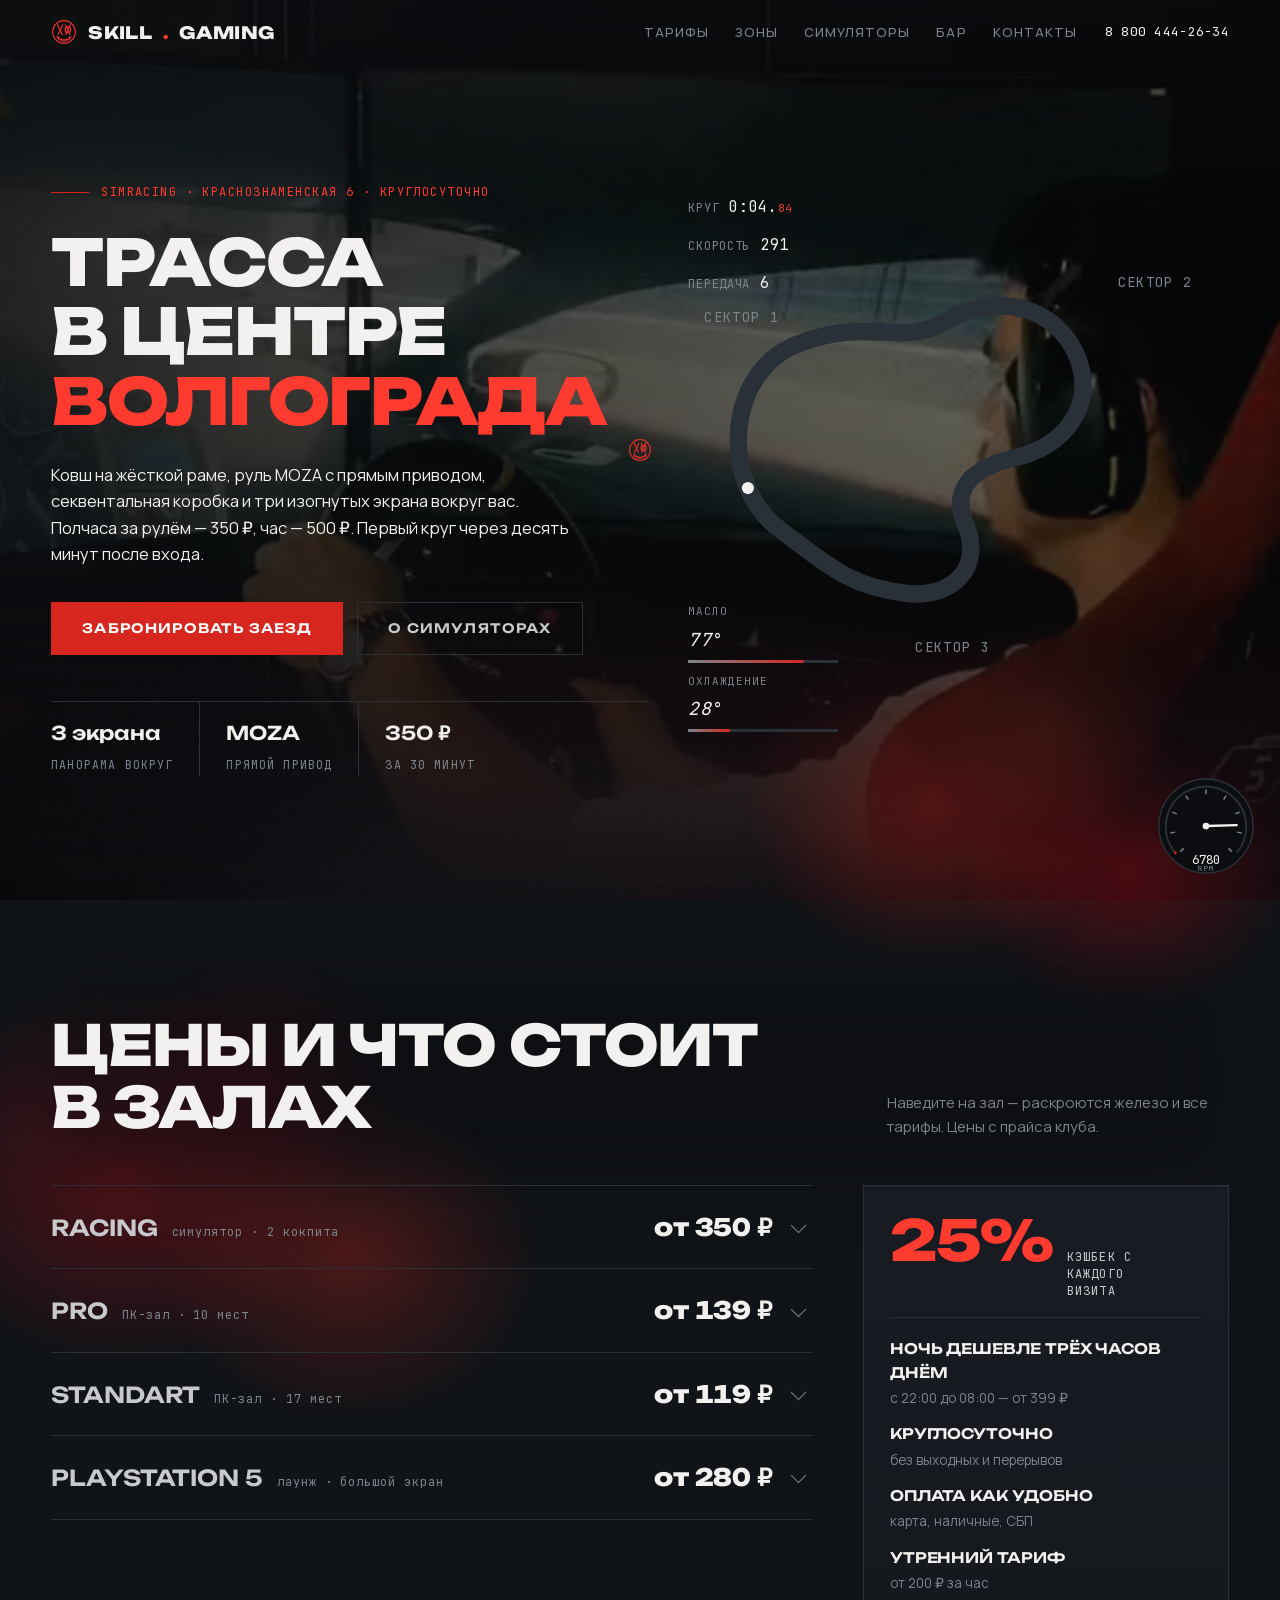
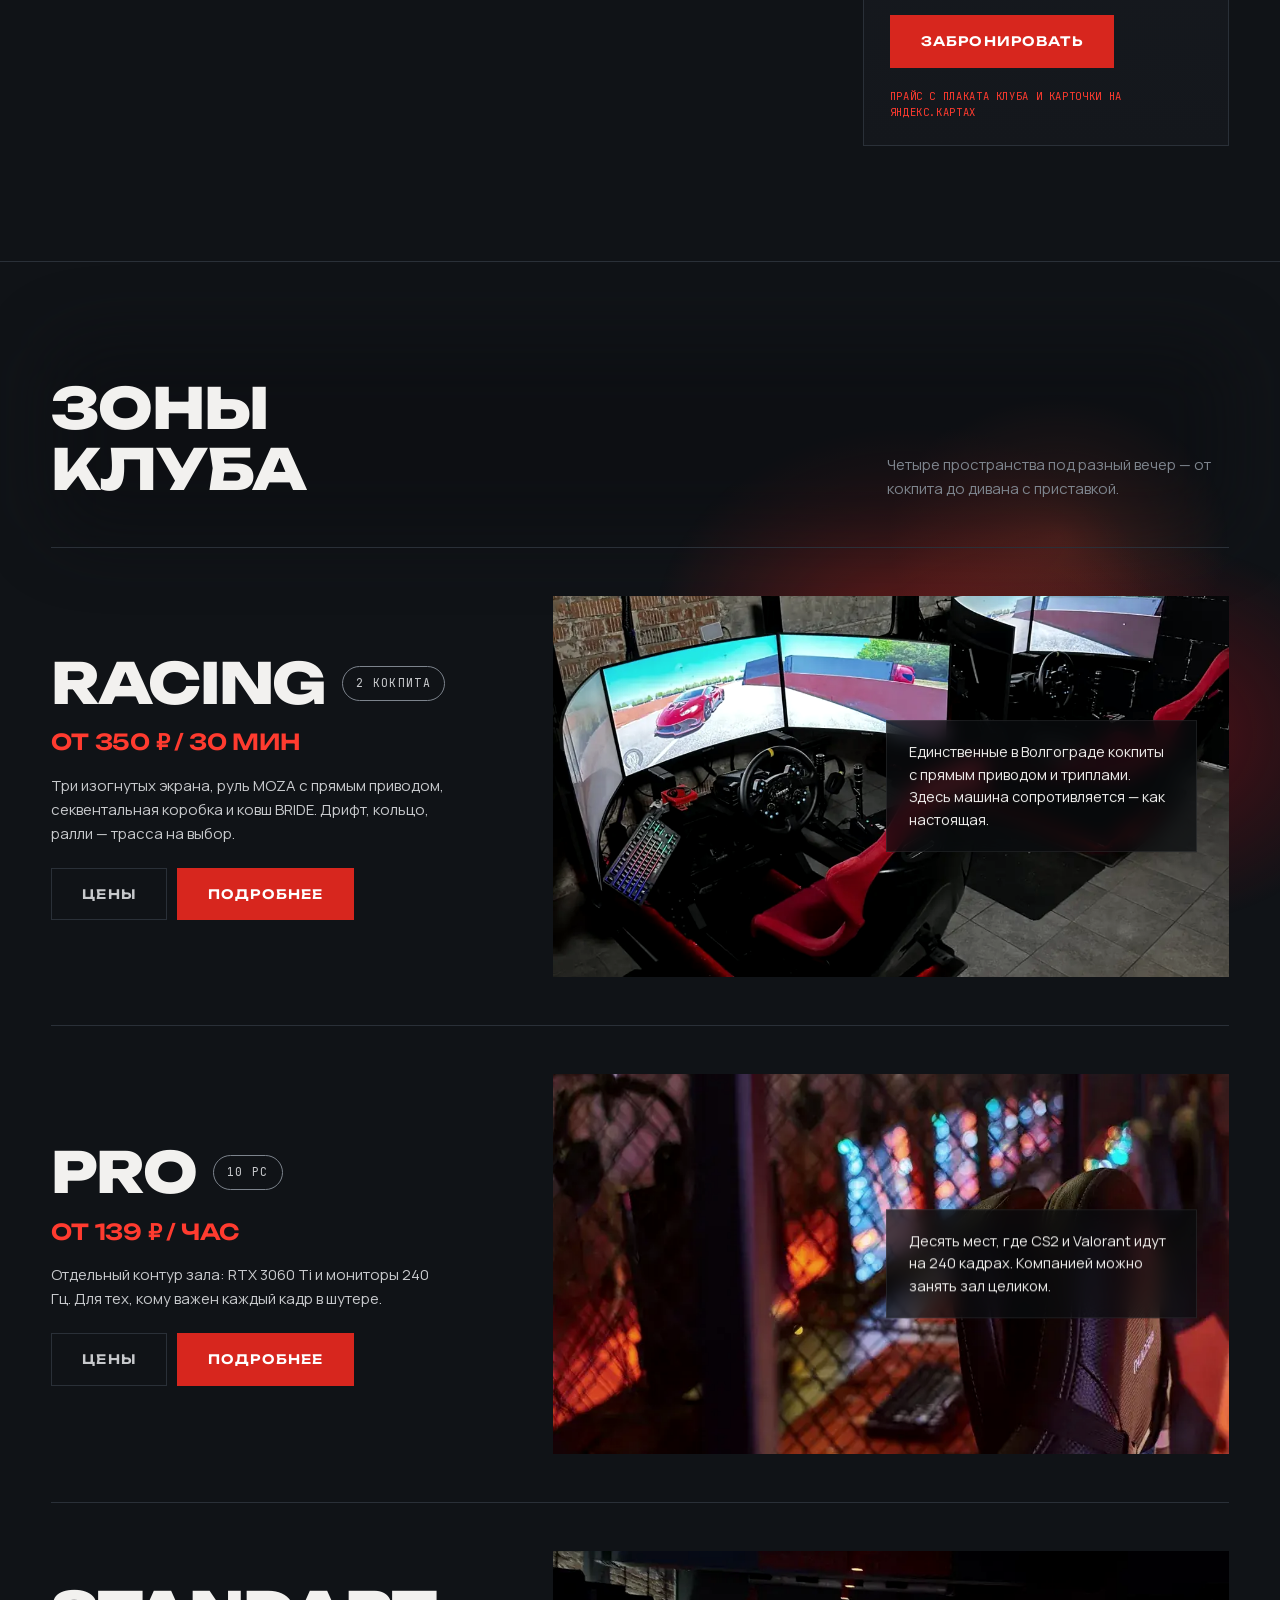
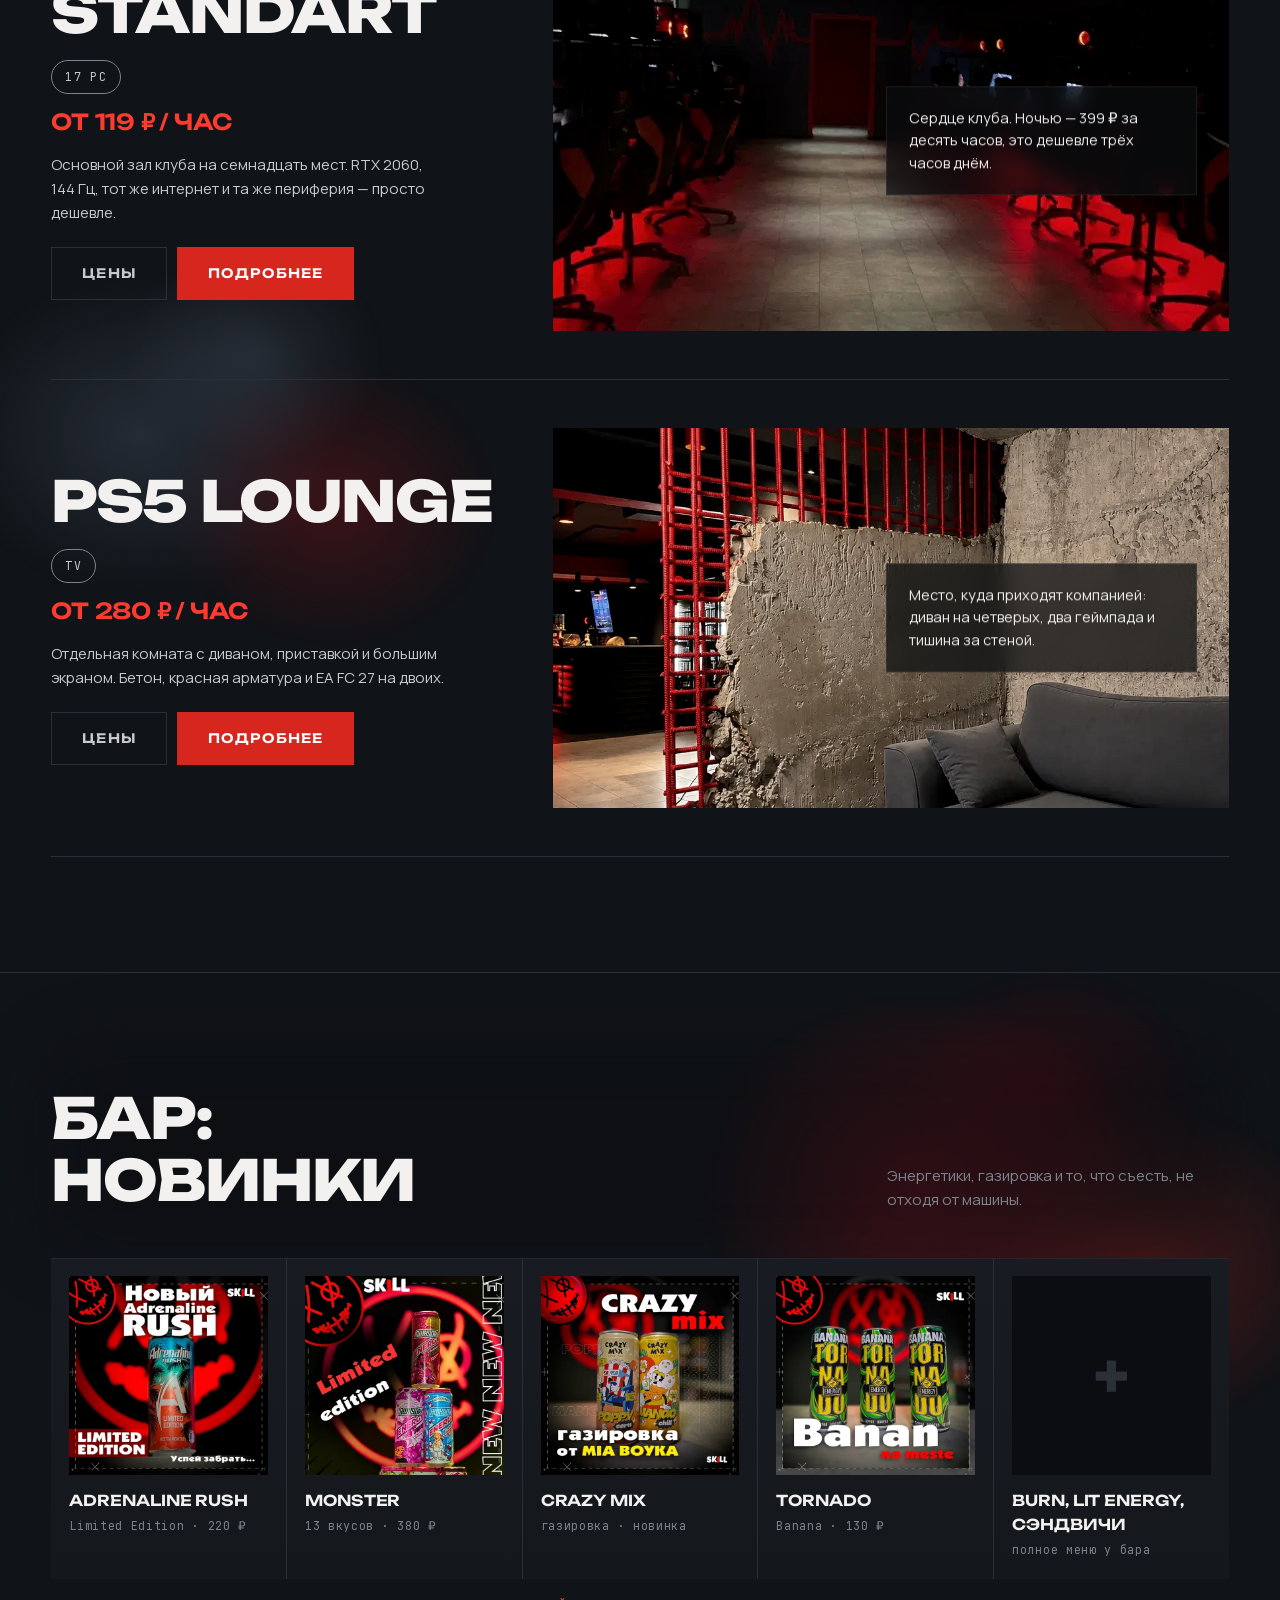
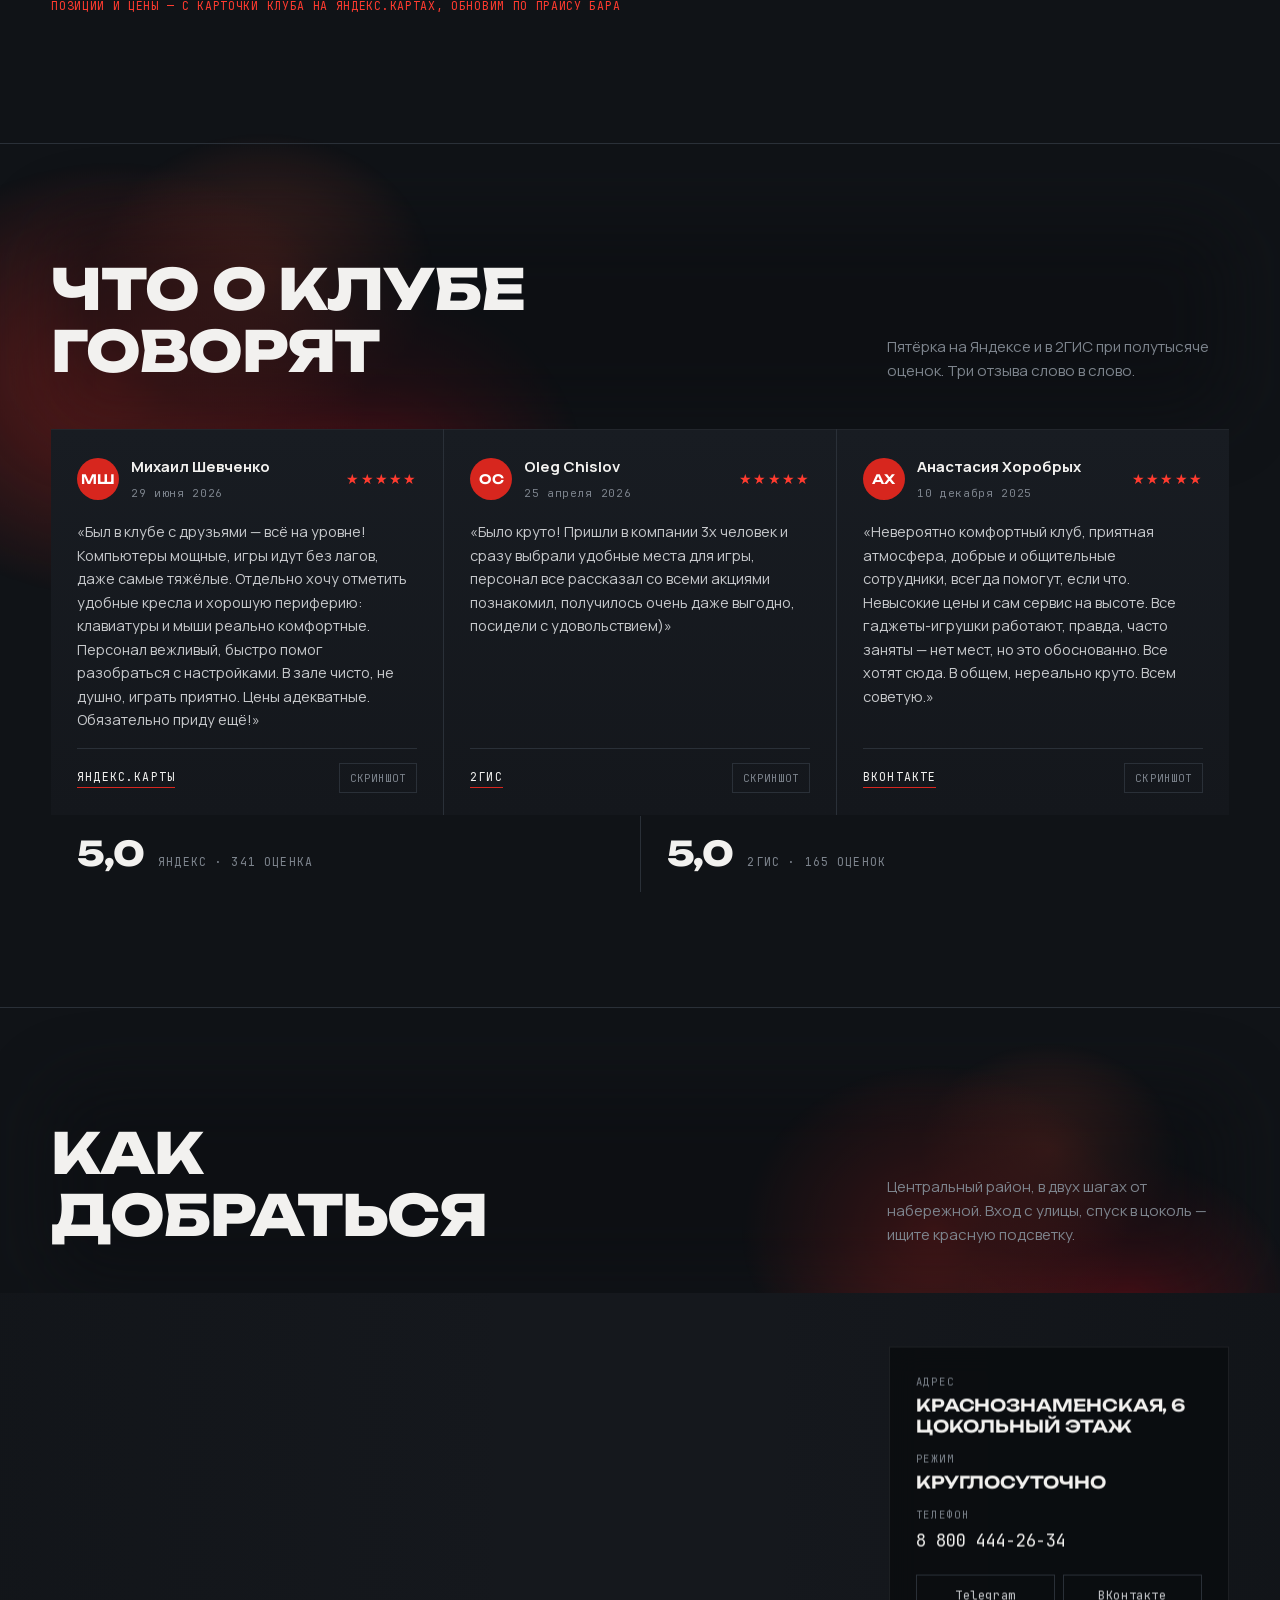
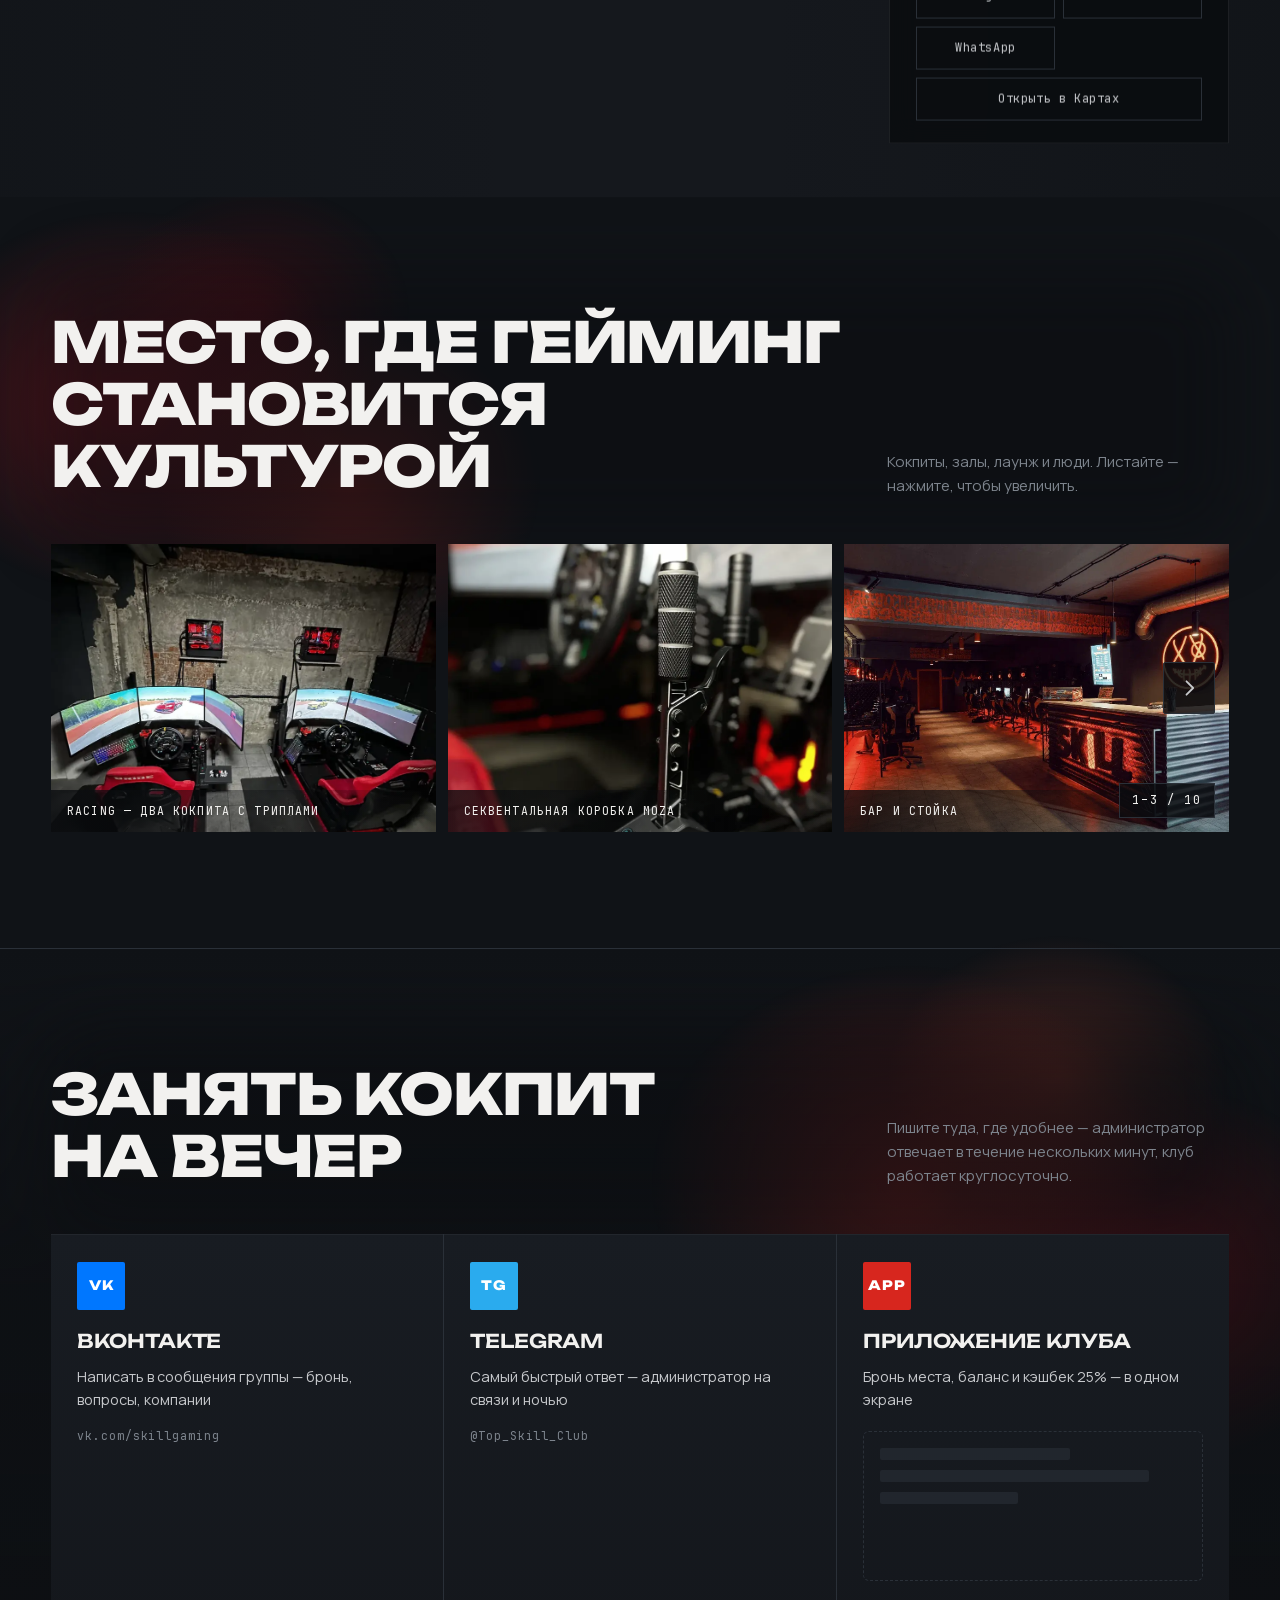
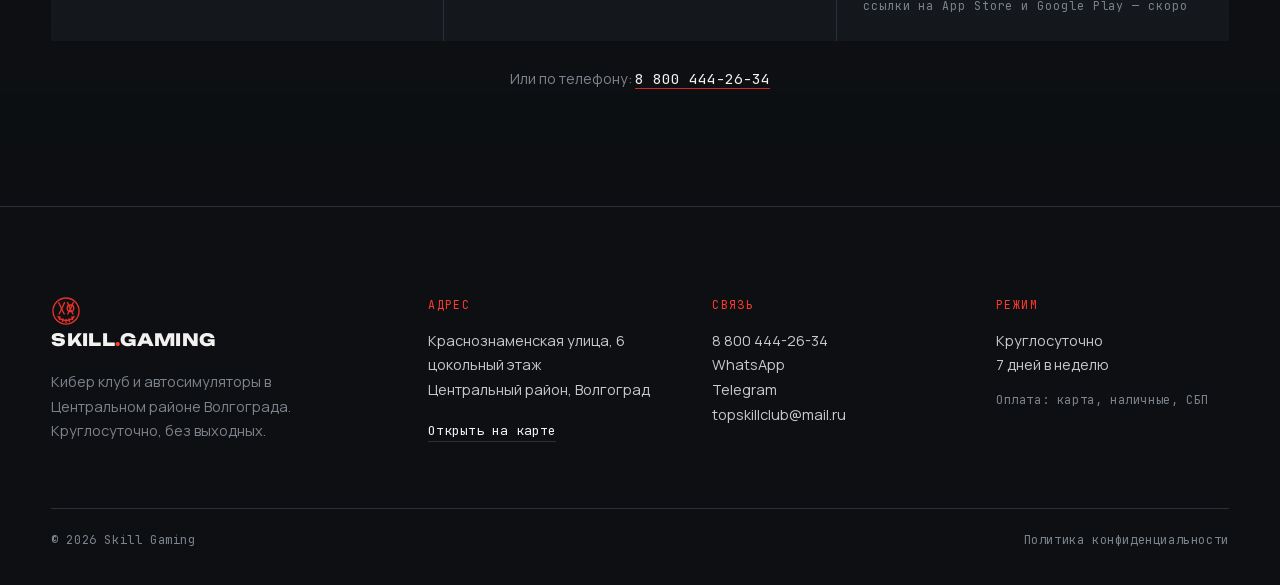
==== commit 23d561fb: "Add files via upload" ====
--- a/index.html
+++ b/index.html
@@ -53,7 +53,7 @@
   <link rel="dns-prefetch" href="https://yandex.ru">
   <link rel="dns-prefetch" href="https://maps.yastatic.net">
   <link rel="dns-prefetch" href="https://yastatic.net">
-<link rel="stylesheet" href="css/site.css?v=22">
+<link rel="stylesheet" href="css/site.css?v=25">
 </head>
 <body>
 <div class="aurora" aria-hidden="true"><div class="au-p au-p3"><i class="au-f au-f3"></i></div><div class="au-p au-p2"><i class="au-f au-f2"></i></div><div class="au-p au-p1"><i class="au-f au-f1"></i></div><div class="au-p au-p4"><i class="au-shape"><i class="au-comet"></i></i></div></div>
@@ -296,6 +296,88 @@
         <a class="btn" href="#booking"><span>Забронировать</span></a>
         <p class="disclaimer">Прайс с плаката клуба и карточки на Яндекс.Картах</p>
       </aside>
+    </div>
+  
+    <!-- МОБИЛЬНАЯ ВЕРСИЯ БЛОКА ЦЕН: «прайс-лист одним листом» (показывается только на телефоне, ≤700px).
+         На компьютере остаётся блок .rx-grid выше — с раскрытием по наведению. -->
+    <div class="rxm">
+      <p class="rxm-lead">Все залы и тарифы на одном листе. Цены с&nbsp;прайса клуба.</p>
+
+      <div class="rxm-cash" role="note"><b>25%</b><span>кэшбек<br>с каждого визита</span></div>
+
+      <div class="rxm-board" role="navigation" aria-label="Залы и цены от">
+        <a href="#rxm-racing"><span class="rxm-n"><i>01</i>Racing</span><span class="rxm-p"><small>от</small>350<span class="rxm-rub">₽</span></span></a>
+        <a href="#rxm-pro"><span class="rxm-n"><i>02</i>Pro</span><span class="rxm-p"><small>от</small>139<span class="rxm-rub">₽</span></span></a>
+        <a href="#rxm-standart"><span class="rxm-n"><i>03</i>Standart</span><span class="rxm-p"><small>от</small>119<span class="rxm-rub">₽</span></span></a>
+        <a href="#rxm-ps5"><span class="rxm-n"><i>04</i>PS5</span><span class="rxm-p"><small>от</small>280<span class="rxm-rub">₽</span></span></a>
+      </div>
+
+      <div class="rxm-halls">
+        <article class="rxm-hall" id="rxm-racing">
+          <span class="rxm-no">01</span>
+          <div class="rxm-hh"><h3>Racing</h3><p class="rxm-from"><small>от</small>350<span class="rxm-rub">₽</span></p></div>
+          <p class="rxm-sub">Симулятор · 2 кокпита</p>
+          <ul class="rxm-menu">
+            <li><span class="rxm-t">30 минут</span><i class="rxm-ld"></i><b>350<span class="rxm-rub">₽</span></b></li>
+            <li><span class="rxm-t">1 час</span><i class="rxm-ld"></i><b>500<span class="rxm-rub">₽</span></b></li>
+          </ul>
+          <p class="rxm-kit"><span class="rxm-k">Железо</span><em>Руль MOZA с прямым приводом</em><span class="rxm-s">&nbsp;/ </span>три изогнутых экрана&nbsp;GIGABYTE<span class="rxm-s">&nbsp;/ </span>секвентальная коробка и ручник&nbsp;MOZA<span class="rxm-s">&nbsp;/ </span>ковш BRIDE на жёсткой раме<span class="rxm-s">&nbsp;/ </span>Ryzen&nbsp;7&nbsp;7700 · <em>RTX&nbsp;4080</em></p>
+        </article>
+
+        <article class="rxm-hall" id="rxm-pro">
+          <span class="rxm-no">02</span>
+          <div class="rxm-hh"><h3>Pro</h3><p class="rxm-from"><small>от</small>139<span class="rxm-rub">₽</span></p></div>
+          <p class="rxm-sub">ПК-зал · 10 мест</p>
+          <ul class="rxm-menu">
+            <li><span class="rxm-t">1 час</span><i class="rxm-ld"></i><b>139<span class="rxm-rub">₽</span></b></li>
+            <li><span class="rxm-t">3 часа</span><i class="rxm-ld"></i><b>340<span class="rxm-rub">₽</span></b></li>
+            <li><span class="rxm-t">5 часов</span><i class="rxm-ld"></i><b>490<span class="rxm-rub">₽</span></b></li>
+            <li><span class="rxm-t">Утро</span><i class="rxm-ld"></i><b>250<span class="rxm-rub">₽</span></b></li>
+            <li><span class="rxm-t">Ночь<small>22:00–08:00</small></span><i class="rxm-ld"></i><b>459<span class="rxm-rub">₽</span></b></li>
+            <li><span class="rxm-t">Ночь в выходные</span><i class="rxm-ld"></i><b>499<span class="rxm-rub">₽</span></b></li>
+          </ul>
+          <p class="rxm-kit"><span class="rxm-k">Железо</span>Intel Core i7-9700K<span class="rxm-s">&nbsp;/ </span><em>GeForce RTX&nbsp;3060&nbsp;Ti</em><span class="rxm-s">&nbsp;/ </span>16&nbsp;ГБ оперативной памяти<span class="rxm-s">&nbsp;/ </span>монитор Acer 27"&nbsp;·&nbsp;<em>240&nbsp;Гц</em><span class="rxm-s">&nbsp;/ </span>интернет от 100&nbsp;Мбит/с</p>
+        </article>
+
+        <article class="rxm-hall" id="rxm-standart">
+          <span class="rxm-no">03</span>
+          <div class="rxm-hh"><h3>Standart</h3><p class="rxm-from"><small>от</small>119<span class="rxm-rub">₽</span></p></div>
+          <p class="rxm-sub">ПК-зал · 17 мест</p>
+          <ul class="rxm-menu">
+            <li><span class="rxm-t">1 час</span><i class="rxm-ld"></i><b>119<span class="rxm-rub">₽</span></b></li>
+            <li><span class="rxm-t">3 часа</span><i class="rxm-ld"></i><b>280<span class="rxm-rub">₽</span></b></li>
+            <li><span class="rxm-t">5 часов</span><i class="rxm-ld"></i><b>420<span class="rxm-rub">₽</span></b></li>
+            <li><span class="rxm-t">Утро</span><i class="rxm-ld"></i><b>200<span class="rxm-rub">₽</span></b></li>
+            <li><span class="rxm-t">Ночь<small>22:00–08:00</small></span><i class="rxm-ld"></i><b>399<span class="rxm-rub">₽</span></b></li>
+            <li><span class="rxm-t">Ночь в выходные</span><i class="rxm-ld"></i><b>459<span class="rxm-rub">₽</span></b></li>
+          </ul>
+          <p class="rxm-kit"><span class="rxm-k">Железо</span>Intel Core i7-8700K<span class="rxm-s">&nbsp;/ </span><em>GeForce RTX&nbsp;2060</em><span class="rxm-s">&nbsp;/ </span>16&nbsp;ГБ оперативной памяти<span class="rxm-s">&nbsp;/ </span>монитор Acer 27"&nbsp;·&nbsp;<em>144&nbsp;Гц</em><span class="rxm-s">&nbsp;/ </span>интернет от 100&nbsp;Мбит/с</p>
+        </article>
+
+        <article class="rxm-hall" id="rxm-ps5">
+          <span class="rxm-no">04</span>
+          <div class="rxm-hh"><h3>PlayStation 5</h3><p class="rxm-from"><small>от</small>280<span class="rxm-rub">₽</span></p></div>
+          <p class="rxm-sub">Лаунж · большой экран</p>
+          <ul class="rxm-menu">
+            <li><span class="rxm-t">1 час</span><i class="rxm-ld"></i><b>280<span class="rxm-rub">₽</span></b></li>
+            <li><span class="rxm-t">3 часа</span><i class="rxm-ld"></i><b>600<span class="rxm-rub">₽</span></b></li>
+            <li><span class="rxm-t">Ночь</span><i class="rxm-ld"></i><b>800<span class="rxm-rub">₽</span></b></li>
+          </ul>
+          <p class="rxm-kit"><span class="rxm-k">Что внутри</span><em>PlayStation 5 и два геймпада&nbsp;DualSense</em><span class="rxm-s">&nbsp;/ </span>телевизор на стене, диван на компанию<span class="rxm-s">&nbsp;/ </span>отдельная комната за красной арматурой<span class="rxm-s">&nbsp;/ </span>EA&nbsp;FC&nbsp;27 и библиотека игр</p>
+        </article>
+      </div>
+
+      <div class="rxm-terms">
+        <div><span class="rxm-l">Ночь 22:00–08:00</span><span class="rxm-v"><small>от</small>399<span class="rxm-rub">₽</span></span><p>Ночь дешевле трёх часов днём</p></div>
+        <div><span class="rxm-l">Утренний тариф</span><span class="rxm-v"><small>от</small>200<span class="rxm-rub">₽</span></span><p>за час</p></div>
+        <div><span class="rxm-l">Круглосуточно</span><span class="rxm-v">24/7</span><p>без выходных и перерывов</p></div>
+        <div><span class="rxm-l">Оплата как удобно</span><span class="rxm-v">3 способа</span><p>карта, наличные, СБП</p></div>
+      </div>
+
+      <a class="rxm-btn" href="#booking"><span>Забронировать</span>
+        <svg viewBox="0 0 22 12" fill="none" stroke="currentColor" stroke-width="1.6" aria-hidden="true"><path d="M0 6h20M15 1l5 5-5 5"/></svg>
+      </a>
+      <p class="rxm-note">Прайс с плаката клуба и карточки на Яндекс.Картах</p>
     </div>
   </section>
 
@@ -478,7 +560,7 @@
       <p>Центральный район, в двух шагах от набережной. Вход с улицы, спуск в цоколь — ищите красную подсветку.</p>
     </div>
     <div class="map-wrap" id="mapWrap">
-      <div class="map-frame" data-src="https://yandex.ru/map-widget/v1/?ll=44.512491%2C48.702996&z=16&pt=44.512491%2C48.702996%2Cpm2rdl"><div class="map-ph" aria-hidden="true"><picture><source media="(max-width:700px)" srcset="img/map-snap-m.webp 2x"><img src="img/map-snap.webp" alt="" decoding="async" fetchpriority="low"></picture><span class="map-attr">© Яндекс Карты</span></div></div>
+      <div class="map-frame" data-src="https://yandex.ru/map-widget/v1/?ll=44.512491%2C48.702996&z=16&pt=44.512491%2C48.702996%2Cpm2rdl"><div class="map-ph" aria-hidden="true"><picture><source media="(max-width:700px)" srcset="img/map-snap-m.webp 2x"><img src="img/map-snap.webp" alt="" loading="lazy" decoding="async"></picture><span class="map-attr">© Яндекс Карты</span></div></div>
       <div class="map-card">
         <span class="map-lbl">Адрес</span>
         <b>Краснознаменская, 6<br>цокольный этаж</b>
@@ -504,16 +586,16 @@
     </div>
     <div class="gal-wrap">
       <div class="gal-track">
-        <figure><img src="img/g-racing-2.webp" alt="Два кокпита Skill Racing сверху"><figcaption>Racing — два кокпита с триплами</figcaption></figure>
-        <figure><img src="img/g-shifter.webp" alt="Рычаг MOZA Racing и руль"><figcaption>Секвентальная коробка MOZA</figcaption></figure>
-        <figure><img src="img/g01.webp" alt="Бар и стойка администратора"><figcaption>Бар и стойка</figcaption></figure>
-        <figure><img src="img/g02.webp" alt="Гости за игрой"><figcaption>Pro-зал</figcaption></figure>
-        <figure><img src="img/g-ps5-tv.webp" alt="PS5-лаунж: телевизор с EA FC 27"><figcaption>PS5 Lounge</figcaption></figure>
-        <figure><img src="img/g03.webp" alt="Компания гостей в клубе"><figcaption>Компанией</figcaption></figure>
-        <figure><img src="img/g-ps5-pads.webp" alt="Геймпады DualSense на столе"><figcaption>Два DualSense</figcaption></figure>
-        <figure><img src="img/g06.webp" alt="Гостья клуба"><figcaption>Standart</figcaption></figure>
-        <figure><img src="img/g07.webp" alt="Команда клуба"><figcaption>Команда</figcaption></figure>
-        <figure><img src="img/g-ps5-console.webp" alt="PlayStation 5 на бетонной стене"><figcaption>PlayStation 5</figcaption></figure>
+        <figure><img src="img/g-racing-2.webp" loading="lazy" decoding="async" alt="Два кокпита Skill Racing сверху"><figcaption>Racing — два кокпита с триплами</figcaption></figure>
+        <figure><img src="img/g-shifter.webp" loading="lazy" decoding="async" alt="Рычаг MOZA Racing и руль"><figcaption>Секвентальная коробка MOZA</figcaption></figure>
+        <figure><img src="img/g01.webp" loading="lazy" decoding="async" alt="Бар и стойка администратора"><figcaption>Бар и стойка</figcaption></figure>
+        <figure><img src="img/g02.webp" loading="lazy" decoding="async" alt="Гости за игрой"><figcaption>Pro-зал</figcaption></figure>
+        <figure><img src="img/g-ps5-tv.webp" loading="lazy" decoding="async" alt="PS5-лаунж: телевизор с EA FC 27"><figcaption>PS5 Lounge</figcaption></figure>
+        <figure><img src="img/g03.webp" loading="lazy" decoding="async" alt="Компания гостей в клубе"><figcaption>Компанией</figcaption></figure>
+        <figure><img src="img/g-ps5-pads.webp" loading="lazy" decoding="async" alt="Геймпады DualSense на столе"><figcaption>Два DualSense</figcaption></figure>
+        <figure><img src="img/g06.webp" loading="lazy" decoding="async" alt="Гостья клуба"><figcaption>Standart</figcaption></figure>
+        <figure><img src="img/g07.webp" loading="lazy" decoding="async" alt="Команда клуба"><figcaption>Команда</figcaption></figure>
+        <figure><img src="img/g-ps5-console.webp" loading="lazy" decoding="async" alt="PlayStation 5 на бетонной стене"><figcaption>PlayStation 5</figcaption></figure>
       </div>
       <button class="gal-arrow" type="button" data-dir="-1" aria-label="Предыдущее фото">
         <svg viewBox="0 0 24 24" aria-hidden="true"><path d="M15 4 L7 12 L15 20"/></svg>
@@ -602,6 +684,6 @@
   <a class="mbar-btn" href="#booking"><span>Забронировать заезд</span></a>
 </div>
 
-<script src="js/site.js?v=22" defer></script>
+<script src="js/site.js?v=25" defer></script>
 </body>
 </html>
--- a/css/site.css
+++ b/css/site.css
@@ -1355,7 +1355,7 @@
 .hero-bg{position:absolute;inset:0;z-index:-1}
 .hero-vid{
   width:100%;height:100%;object-fit:cover;display:block;
-  filter:saturate(.9) contrast(1.05) brightness(.9);   /* по просьбе заказчика — на 10 % темнее */
+  /* цвет и затемнение на 10 % вшиты в сам ролик — браузеру не нужно пересчитывать фильтр на каждом кадре */
 }
 .hero-tint{
   position:absolute;inset:0;
@@ -1546,7 +1546,7 @@
 /* ---------- 07 · галерея ---------- */
 .gal{padding:clamp(60px,9vw,130px) clamp(18px,4vw,54px)}
 .gal-wrap{position:relative;overflow:hidden;touch-action:pan-y}
-.gal-track{display:flex;gap:12px;transition:transform .55s cubic-bezier(.22,.61,.36,1);will-change:transform}
+.gal-track{display:flex;gap:12px;transition:transform .9s cubic-bezier(.45,.05,.2,1);will-change:transform}   /* мягкий разгон и торможение */
 .gal-track.dragging{transition:none}
 .gal-track figure{
   margin:0;flex:0 0 min(78vw,900px);position:relative;cursor:zoom-in;
@@ -1963,3 +1963,133 @@
 /* политика: «КОНФИДЕНЦИАЛЬНОСТИ» рвалось посреди слова — кегль такой, чтобы длинное слово помещалось целиком */
 .page-hero.narrow h1{font-size:clamp(20px,3.6vw,40px);overflow-wrap:normal;word-break:keep-all}
 @media (max-width:700px){.page-hero.narrow h1{font-size:clamp(17px,5.3vw,26px)}}
+
+/* ---------- плавность: фото проявляются, просмотр листается мягко ---------- */
+img.img-fade{opacity:0;transition:opacity .6s var(--ease-out),filter .5s,transform .8s var(--ease-out)!important}
+img.img-fade.img-in{opacity:1}
+.lb:not([hidden]){animation:lb-in .35s var(--ease-out)}
+@keyframes lb-in{from{opacity:0}to{opacity:1}}
+.lb img{transition:opacity .38s var(--ease-out),transform .5s var(--ease-out)}
+.lb img.lb-out{opacity:0;transform:translateX(var(--lb-dx,-32px))}
+.lb img.lb-from{opacity:0;transform:translateX(var(--lb-dx,32px));transition:none}
+@media (prefers-reduced-motion:reduce){.lb:not([hidden]){animation:none}.lb img{transition:opacity .2s}.lb img.lb-out,.lb img.lb-from{transform:none}}
+
+/* ============================================================
+   МОБИЛЬНАЯ ВЕРСИЯ (правки 2026-09-29) — компьютер не затрагивается
+   ============================================================ */
+/* видео первого экрана: не растягивать на всю высоту блока (≈1,5 экрана) — кадр виден целиком по ширине,
+   ниже маска уводит его в фон. Раньше было видно ~55 % ширины кадра, увеличение ×1,8 */
+@media (max-width:700px){
+  .hero-video .hero-bg{bottom:auto;height:calc(100vw * 16 / 9)}
+}
+/* карта и карточка контактов: одна ширина и отступ между ними, а не карта во всю ширину + узкая карточка вплотную */
+@media (max-width:1000px){
+  .map-wrap{margin:0;gap:12px;background:none;overflow:visible}
+  .map-frame{height:320px;overflow:hidden;border:1px solid rgba(255,255,255,.08)}
+  .map-card{margin:0;border:1px solid rgba(255,255,255,.08)}
+}
+
+/* ============================================================
+   БЛОК ЦЕН НА ТЕЛЕФОНЕ — «прайс-лист одним листом» (выбран заказчиком, вариант 3)
+   Только ≤700px. На компьютере и планшете — прежний блок .rx-grid.
+   ============================================================ */
+.rxm{display:none}
+@media (max-width:700px){
+  #rates .rx-grid{display:none}
+  #rates .sec-top p{display:none}          /* «Наведите на зал…» — на телефоне наводить нечем */
+  .rxm{
+    display:block;
+    --gut:34px;
+    --rub:-apple-system,"SF Pro Text","Segoe UI",Roboto,Arial,sans-serif;   /* ₽ нет в шрифтах сайта — системный, мельче и приглушённо */
+  }
+}
+.rxm-lead{margin:14px 0 0;color:var(--concrete-300);font-size:15px;line-height:1.55;max-width:32ch}
+.rxm-rub{font-family:var(--rub);font-weight:400;font-size:.8em;color:var(--concrete-300);margin-left:.22em;letter-spacing:0}
+
+/* лента кэшбека */
+.rxm-cash{
+  position:relative;overflow:hidden;margin:22px 0 0;
+  display:flex;align-items:center;gap:14px;min-height:64px;padding:12px 18px;
+  background:linear-gradient(100deg,#E02B22 0%,var(--red) 55%,#B81F18 100%);
+  clip-path:polygon(0 0,100% 0,100% calc(100% - 12px),calc(100% - 12px) 100%,0 100%);
+}
+.rxm-cash b{font-family:var(--font-display);font-weight:800;font-size:32px;line-height:1;letter-spacing:-.03em;color:#fff}
+.rxm-cash span{font-family:var(--font-mono);font-size:11px;line-height:1.35;letter-spacing:.12em;text-transform:uppercase;color:#fff}
+.rxm-cash::after{   /* клетчатый флаг, тает к центру */
+  content:"";position:absolute;top:0;bottom:0;right:0;width:46%;pointer-events:none;
+  background:conic-gradient(rgba(11,13,16,.34) 25%,transparent 0 50%,rgba(11,13,16,.34) 0 75%,transparent 0) 0 0/12px 12px;
+  -webkit-mask:linear-gradient(90deg,transparent,#000 85%);mask:linear-gradient(90deg,transparent,#000 85%);
+}
+
+/* табло «от» по залам */
+.rxm-board{display:grid;grid-template-columns:repeat(4,minmax(0,1fr));gap:1px;margin:14px 0 0;background:var(--concrete-500);border:1px solid var(--concrete-500)}
+.rxm-board a{
+  display:grid;align-content:space-between;gap:10px;min-height:68px;padding:10px 9px 11px;
+  background:rgba(23,27,32,.92);color:inherit;text-decoration:none;border:0;
+  -webkit-tap-highlight-color:transparent;transition:background .2s;
+}
+.rxm-board a:active{background:var(--graphite-600)}
+.rxm-board a:focus-visible{outline:2px solid var(--red-hot);outline-offset:-2px}
+.rxm-n{display:flex;align-items:baseline;gap:5px;font-family:var(--font-mono);font-size:9.5px;letter-spacing:.03em;text-transform:uppercase;color:var(--concrete-100);white-space:nowrap}
+.rxm-n i{font-style:normal;color:var(--red-hot)}
+.rxm-p{font-family:var(--font-mono);font-weight:500;font-size:17px;line-height:1;font-variant-numeric:tabular-nums;white-space:nowrap;color:var(--white)}
+.rxm-p small{font-weight:400;font-size:9.5px;letter-spacing:.06em;color:var(--concrete-300);margin-right:3px;text-transform:uppercase}
+
+/* зал */
+.rxm-halls{margin-top:34px}
+.rxm-hall{position:relative;display:grid;grid-template-columns:var(--gut) minmax(0,1fr);padding:20px 0 26px;border-top:1px solid var(--concrete-500);scroll-margin-top:84px}
+.rxm-hall::before{content:"";position:absolute;left:0;top:-1px;width:22px;height:1px;background:var(--red-hot);transition:width .6s var(--ease-out)}
+.rxm-hall.flash::before{width:100%}
+.rxm-no{grid-column:1;grid-row:1;padding-top:5px;font-family:var(--font-mono);font-size:11px;letter-spacing:.06em;color:var(--red-hot);font-variant-numeric:tabular-nums}
+.rxm-hall>*:not(.rxm-no){grid-column:2}
+.rxm-hh{display:flex;align-items:baseline;justify-content:space-between;gap:10px;flex-wrap:wrap}
+.rxm-hh h3{margin:0;font-family:var(--font-display);font-weight:600;text-transform:uppercase;font-size:clamp(17px,5vw,20px);line-height:1.15;letter-spacing:-.01em}
+.rxm-from{margin:0 0 0 auto;font-family:var(--font-mono);font-weight:500;font-size:20px;line-height:1;font-variant-numeric:tabular-nums;white-space:nowrap}
+.rxm-from small{font-weight:400;font-size:10.5px;letter-spacing:.12em;text-transform:uppercase;color:var(--concrete-300);margin-right:6px}
+.rxm-sub{margin:7px 0 0;font-family:var(--font-mono);font-size:10.5px;letter-spacing:.14em;text-transform:uppercase;color:var(--concrete-300)}
+
+/* прайс с точечными выносками */
+.rxm-menu{list-style:none;margin:14px 0 0;padding:0}
+.rxm-menu li{display:flex;align-items:baseline;min-height:35px;padding:8px 0 0}
+.rxm-t{font-size:15px;color:var(--concrete-100);white-space:nowrap}
+.rxm-t small{font-family:var(--font-mono);font-size:11px;letter-spacing:.02em;color:var(--concrete-300);margin-left:6px;font-variant-numeric:tabular-nums}
+.rxm-ld{flex:1 1 auto;min-width:14px;height:2px;margin:0 9px;background:radial-gradient(circle,#555D67 .9px,transparent 1.2px) 0 0/6px 2px repeat-x}
+.rxm-menu b{font-family:var(--font-mono);font-weight:400;font-size:15.5px;color:var(--white);font-variant-numeric:tabular-nums;white-space:nowrap}
+
+/* строка железа */
+.rxm-kit{margin:16px 0 0;font-size:13px;line-height:1.6;color:var(--concrete-300)}
+.rxm-k{font-family:var(--font-mono);font-size:9.5px;letter-spacing:.16em;text-transform:uppercase;color:var(--red-hot);margin-right:8px;vertical-align:1px}
+.rxm-kit em{font-style:normal;color:var(--concrete-100)}
+.rxm-s{color:#454C55}
+
+/* условия 2×2 */
+.rxm-terms{display:grid;grid-template-columns:repeat(2,minmax(0,1fr));gap:1px;margin:6px 0 0;background:var(--concrete-500);border:1px solid var(--concrete-500)}
+.rxm-terms div{background:rgba(23,27,32,.92);padding:14px 13px 15px;display:grid;align-content:start;gap:6px}
+.rxm-l{font-family:var(--font-mono);font-size:9.5px;letter-spacing:.14em;text-transform:uppercase;color:var(--red-hot)}
+.rxm-v{font-family:var(--font-mono);font-weight:500;font-size:19px;line-height:1.1;font-variant-numeric:tabular-nums;white-space:nowrap}
+.rxm-v small{font-weight:400;font-size:10px;letter-spacing:.1em;color:var(--concrete-300);margin-right:4px;text-transform:uppercase}
+.rxm-terms p{margin:0;font-size:12.5px;line-height:1.45;color:var(--concrete-300)}
+
+/* кнопка */
+.rxm-btn{
+  position:relative;overflow:hidden;display:flex;align-items:center;justify-content:space-between;gap:12px;
+  width:100%;min-height:58px;margin:22px 0 0;padding:0 22px;border:0;
+  background:var(--red);color:#fff;text-decoration:none;cursor:pointer;
+  font-family:var(--font-display);font-weight:600;font-size:13px;letter-spacing:.09em;text-transform:uppercase;
+  -webkit-tap-highlight-color:transparent;
+}
+.rxm-btn::before{content:"";position:absolute;inset:0;background:var(--graphite-900);transform:translateY(101%);transition:transform .4s cubic-bezier(.7,0,.2,1)}
+.rxm-btn:active::before{transform:translateY(0)}
+.rxm-btn span,.rxm-btn svg{position:relative;z-index:1}
+.rxm-btn svg{width:22px;height:12px;flex:none}
+.rxm-btn:focus-visible{outline:2px solid var(--red-hot);outline-offset:3px}
+.rxm-note{margin:14px 0 0;font-family:var(--font-mono);font-size:10px;line-height:1.5;letter-spacing:.12em;text-transform:uppercase;color:var(--concrete-300)}
+
+@media (max-width:370px){
+  .rxm{--gut:28px}
+  .rxm-board a{padding:9px 7px 10px}
+  .rxm-p{font-size:15.5px}
+  .rxm-n i{display:none}
+  .rxm-v{font-size:17px}
+}
+@media (prefers-reduced-motion:reduce){.rxm *{transition:none!important}}
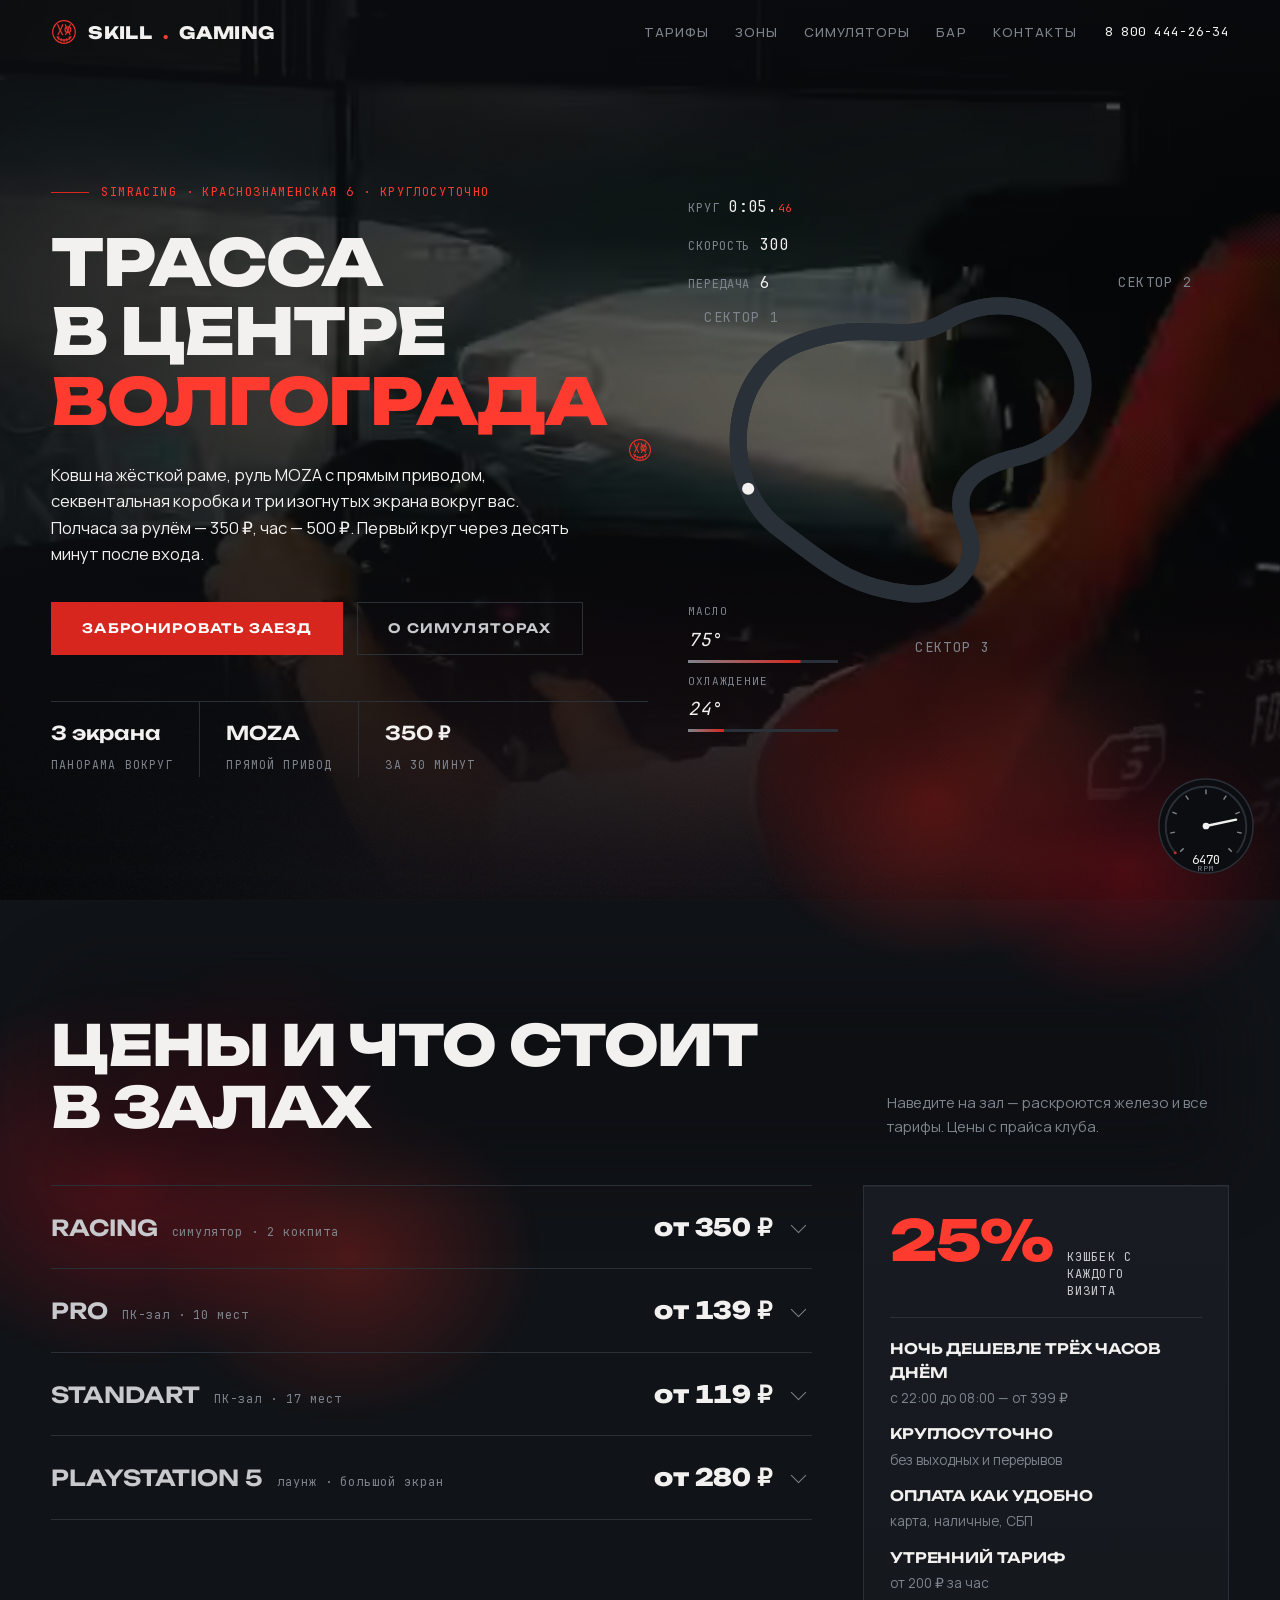
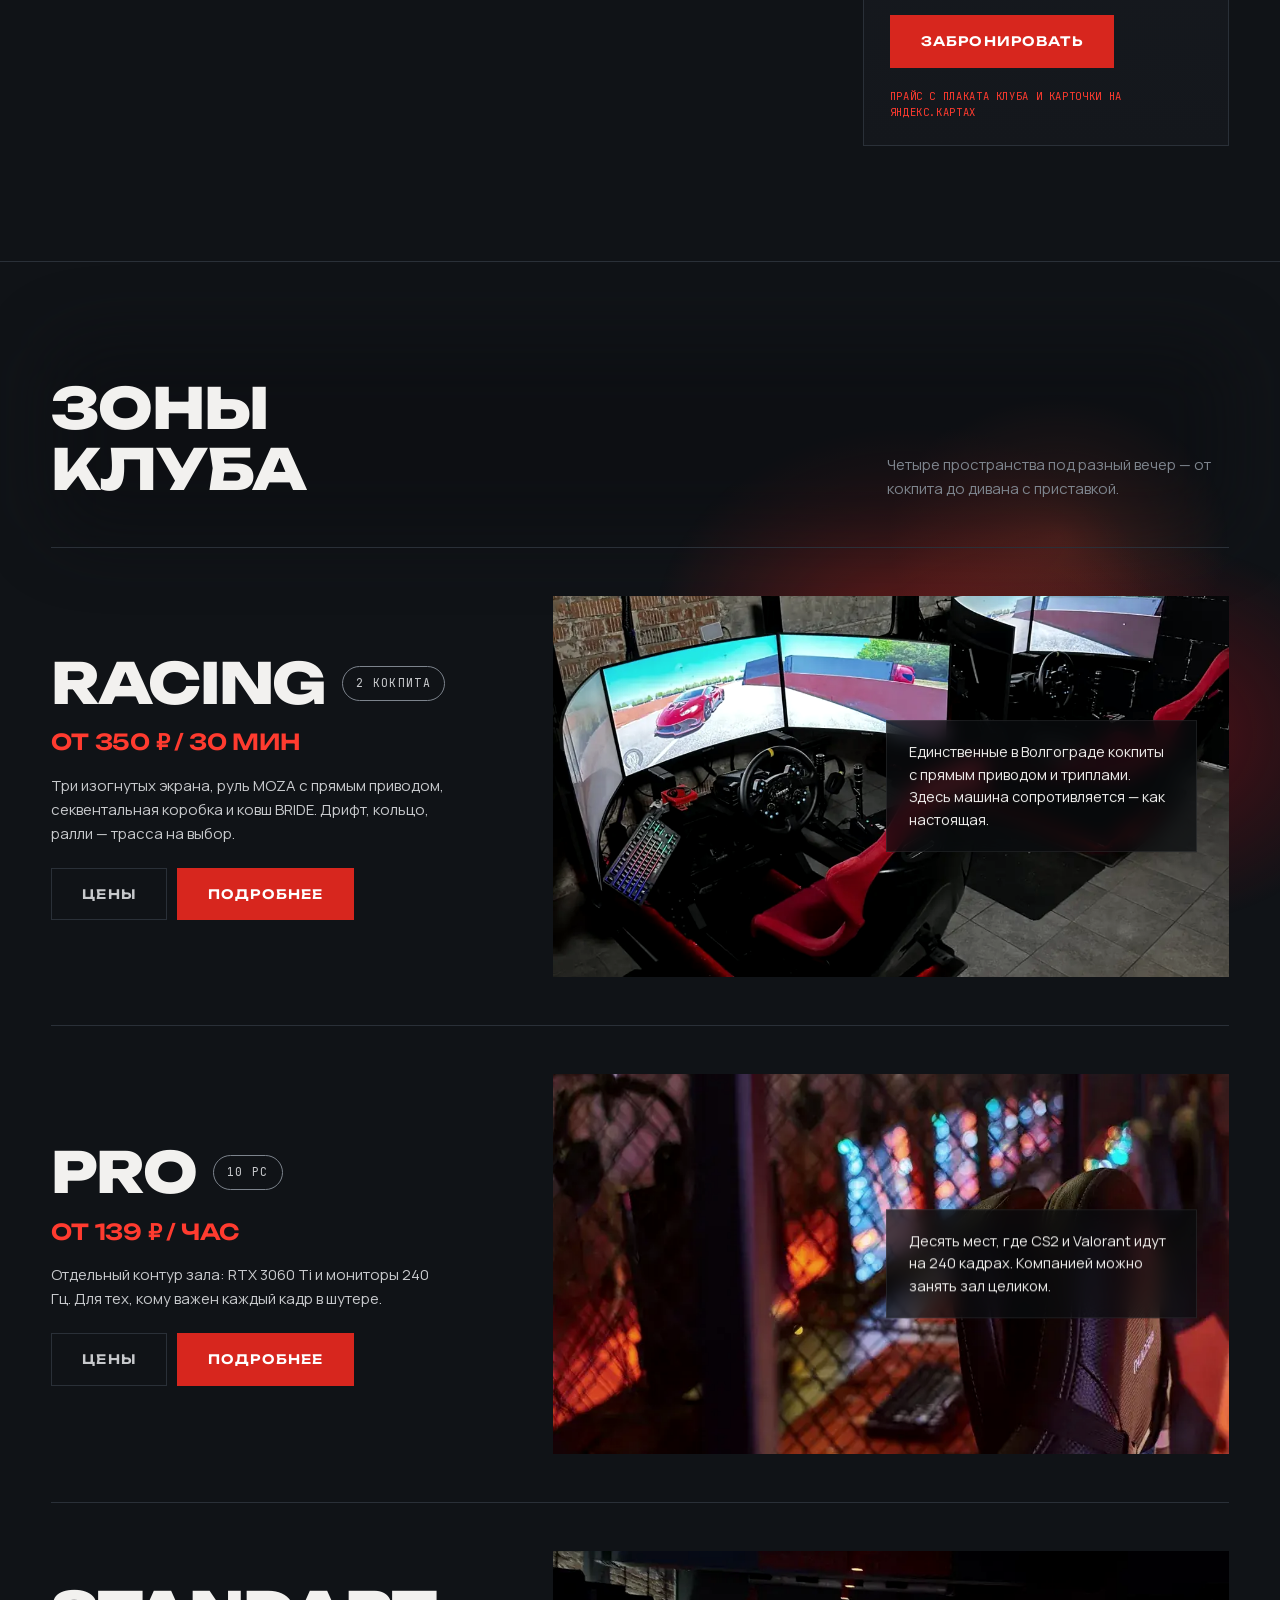
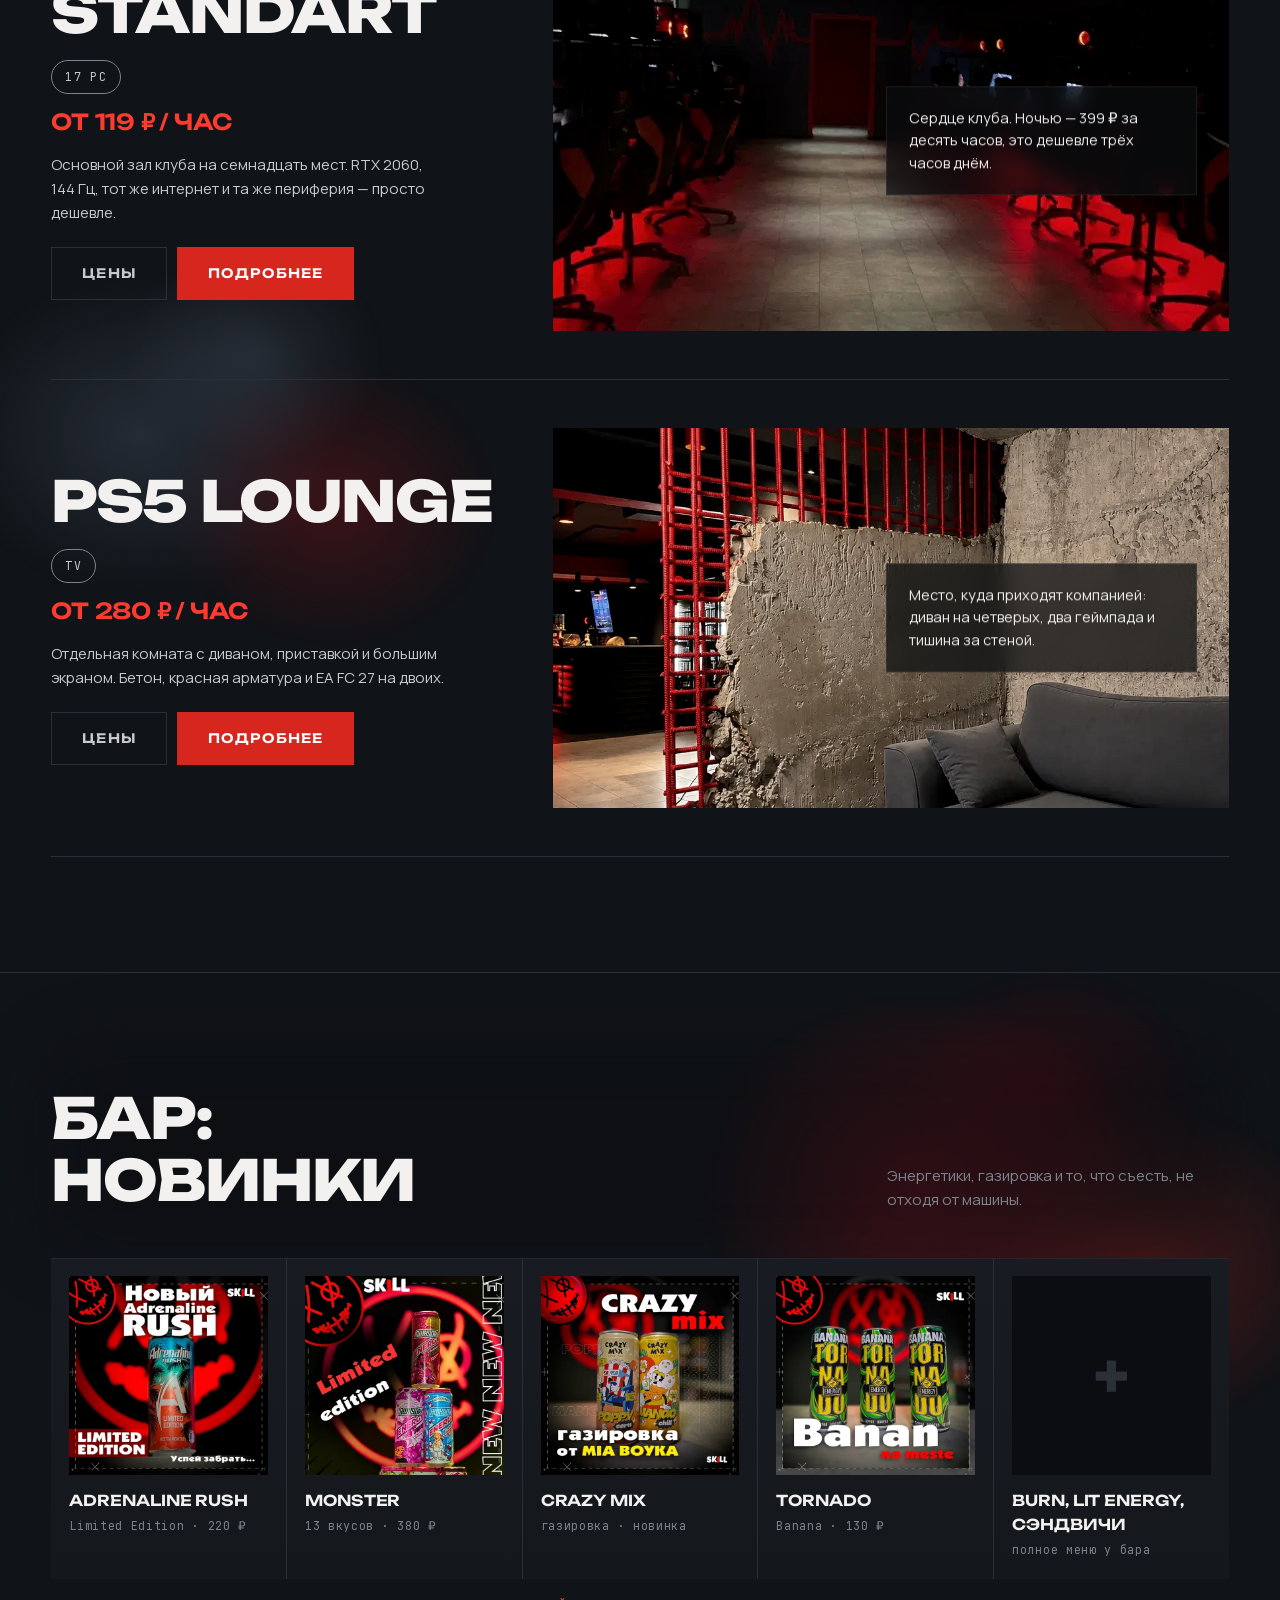
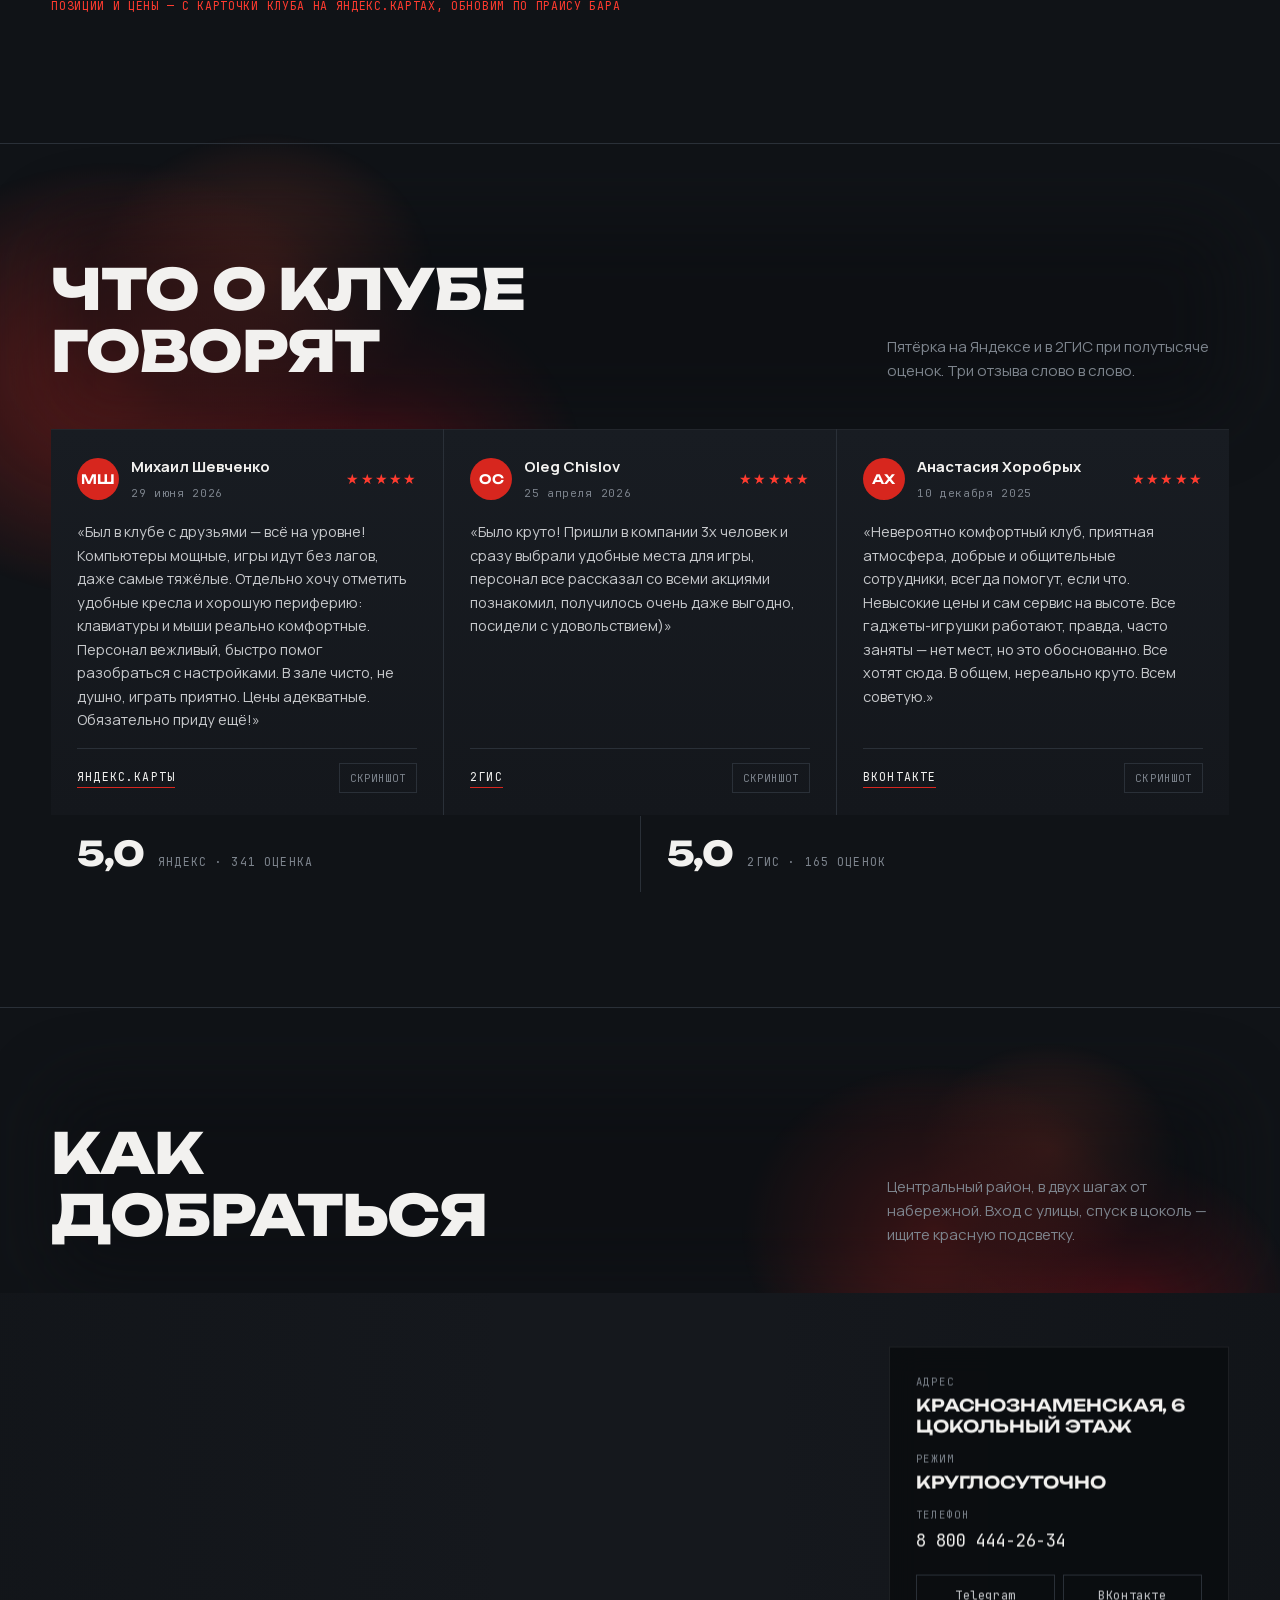
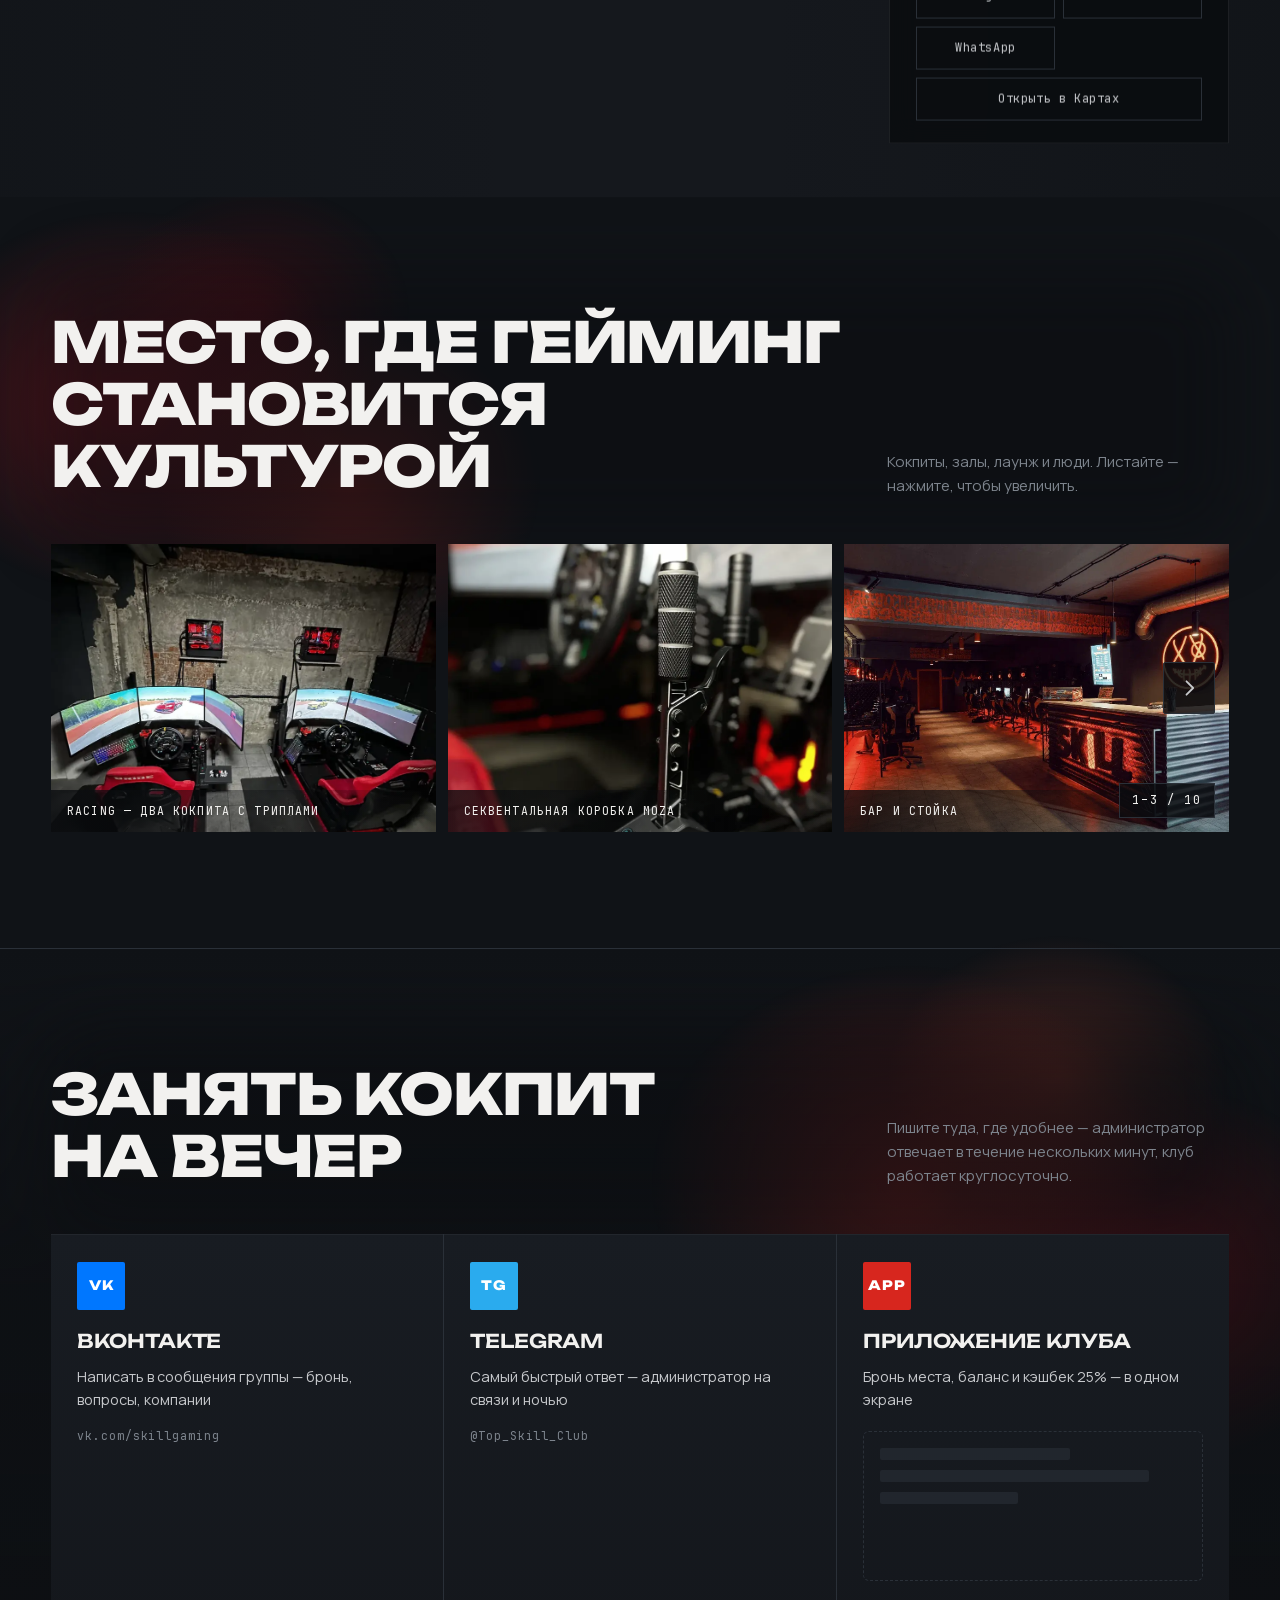
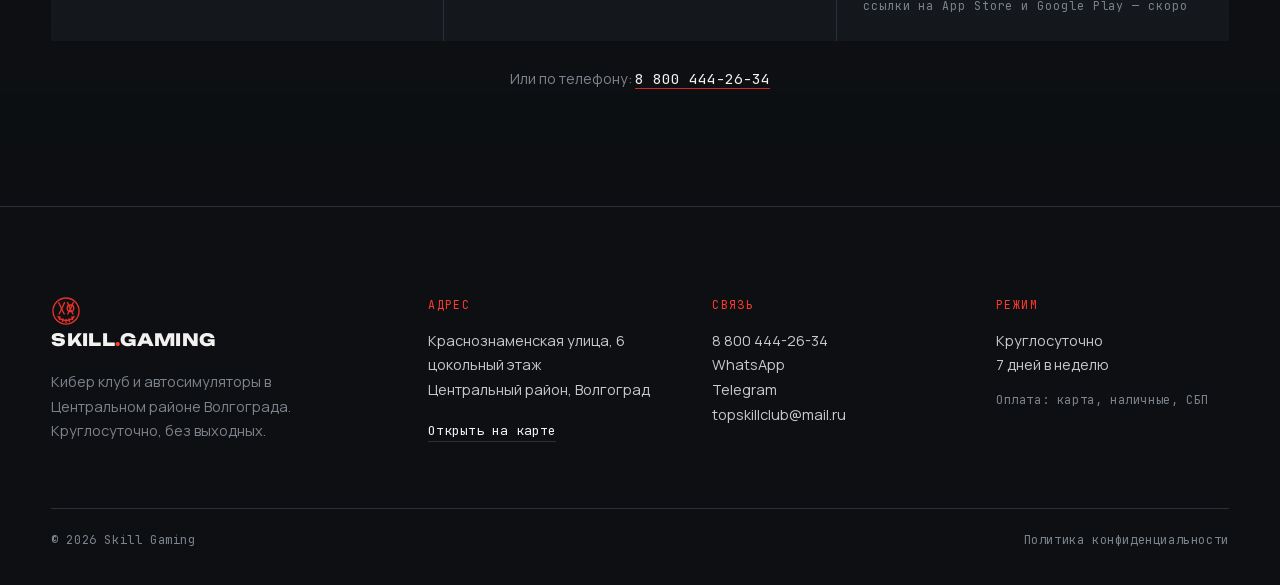
==== commit a129d5ae: "Add files via upload" ====
--- a/index.html
+++ b/index.html
@@ -53,7 +53,7 @@
   <link rel="dns-prefetch" href="https://yandex.ru">
   <link rel="dns-prefetch" href="https://maps.yastatic.net">
   <link rel="dns-prefetch" href="https://yastatic.net">
-<link rel="stylesheet" href="css/site.css?v=25">
+<link rel="stylesheet" href="css/site.css?v=27">
 </head>
 <body>
 <div class="aurora" aria-hidden="true"><div class="au-p au-p3"><i class="au-f au-f3"></i></div><div class="au-p au-p2"><i class="au-f au-f2"></i></div><div class="au-p au-p1"><i class="au-f au-f1"></i></div><div class="au-p au-p4"><i class="au-shape"><i class="au-comet"></i></i></div></div>
@@ -684,6 +684,6 @@
   <a class="mbar-btn" href="#booking"><span>Забронировать заезд</span></a>
 </div>
 
-<script src="js/site.js?v=25" defer></script>
+<script src="js/site.js?v=27" defer></script>
 </body>
 </html>
--- a/css/site.css
+++ b/css/site.css
@@ -2093,3 +2093,22 @@
   .rxm-v{font-size:17px}
 }
 @media (prefers-reduced-motion:reduce){.rxm *{transition:none!important}}
+
+/* видео на телефоне «отдалено»: кадр уменьшен до 80 % и края растворены в фоне —
+   сцена выглядит дальше и читается целиком (сам ролик снят крупным планом, шире кадра показать нечего) */
+@media (max-width:700px){
+  .hero-video .hero-vid{
+    transform:scale(.8);transform-origin:50% 42%;
+    -webkit-mask-image:linear-gradient(90deg,transparent 0,#000 13%,#000 87%,transparent 100%),linear-gradient(180deg,transparent 0,#000 11%,#000 100%);
+    -webkit-mask-composite:source-in;
+            mask-image:linear-gradient(90deg,transparent 0,#000 13%,#000 87%,transparent 100%),linear-gradient(180deg,transparent 0,#000 11%,#000 100%);
+            mask-composite:intersect;
+  }
+}
+
+/* телефон: затемнение видео легче (было .78 → .62 → .5 — сцену под текстом было не разглядеть),
+   читаемость текста держит мягкая тень под буквами */
+@media (max-width:700px){
+  .hero-video .hero-tint{background:linear-gradient(180deg, rgba(11,13,16,.62) 0%, rgba(11,13,16,.4) 48%, rgba(11,13,16,.5) 100%)}
+  .hero-video .hero-copy{text-shadow:0 1px 14px rgba(0,0,0,.6),0 0 2px rgba(0,0,0,.35)}
+}
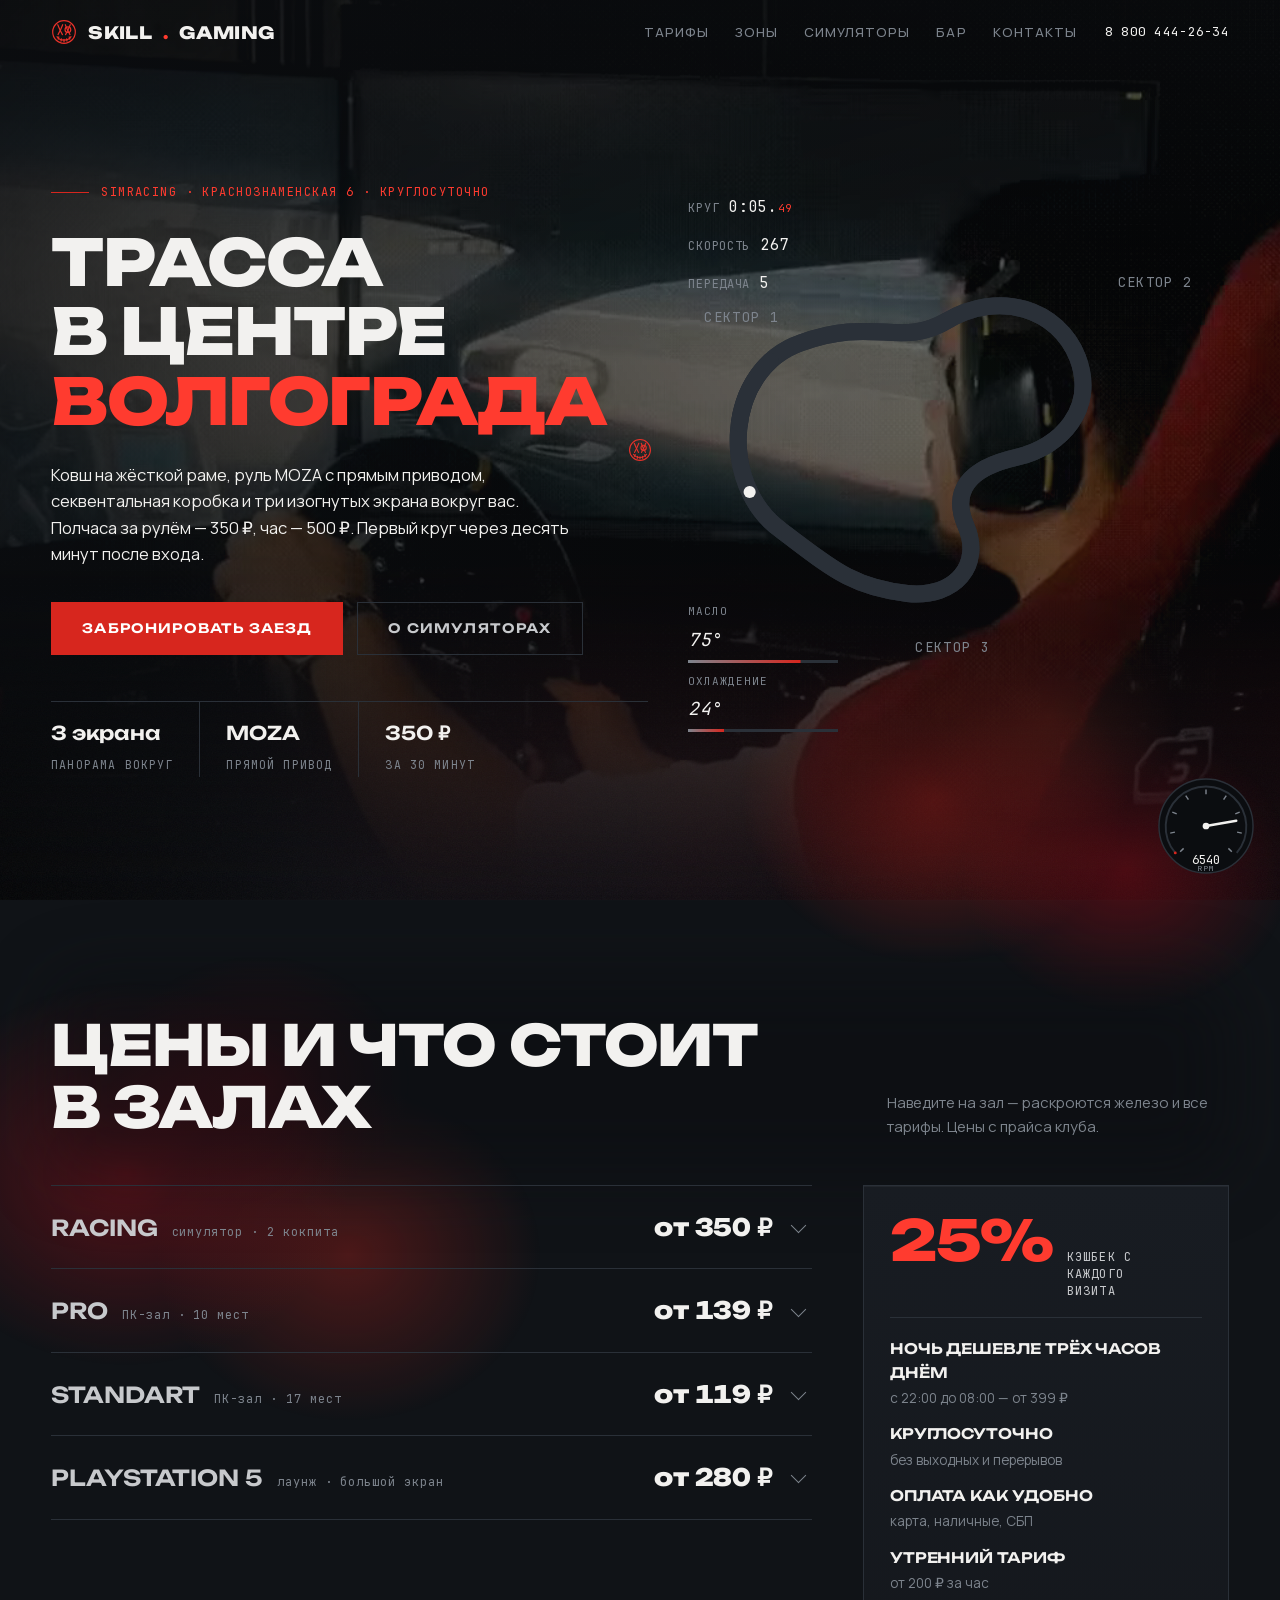
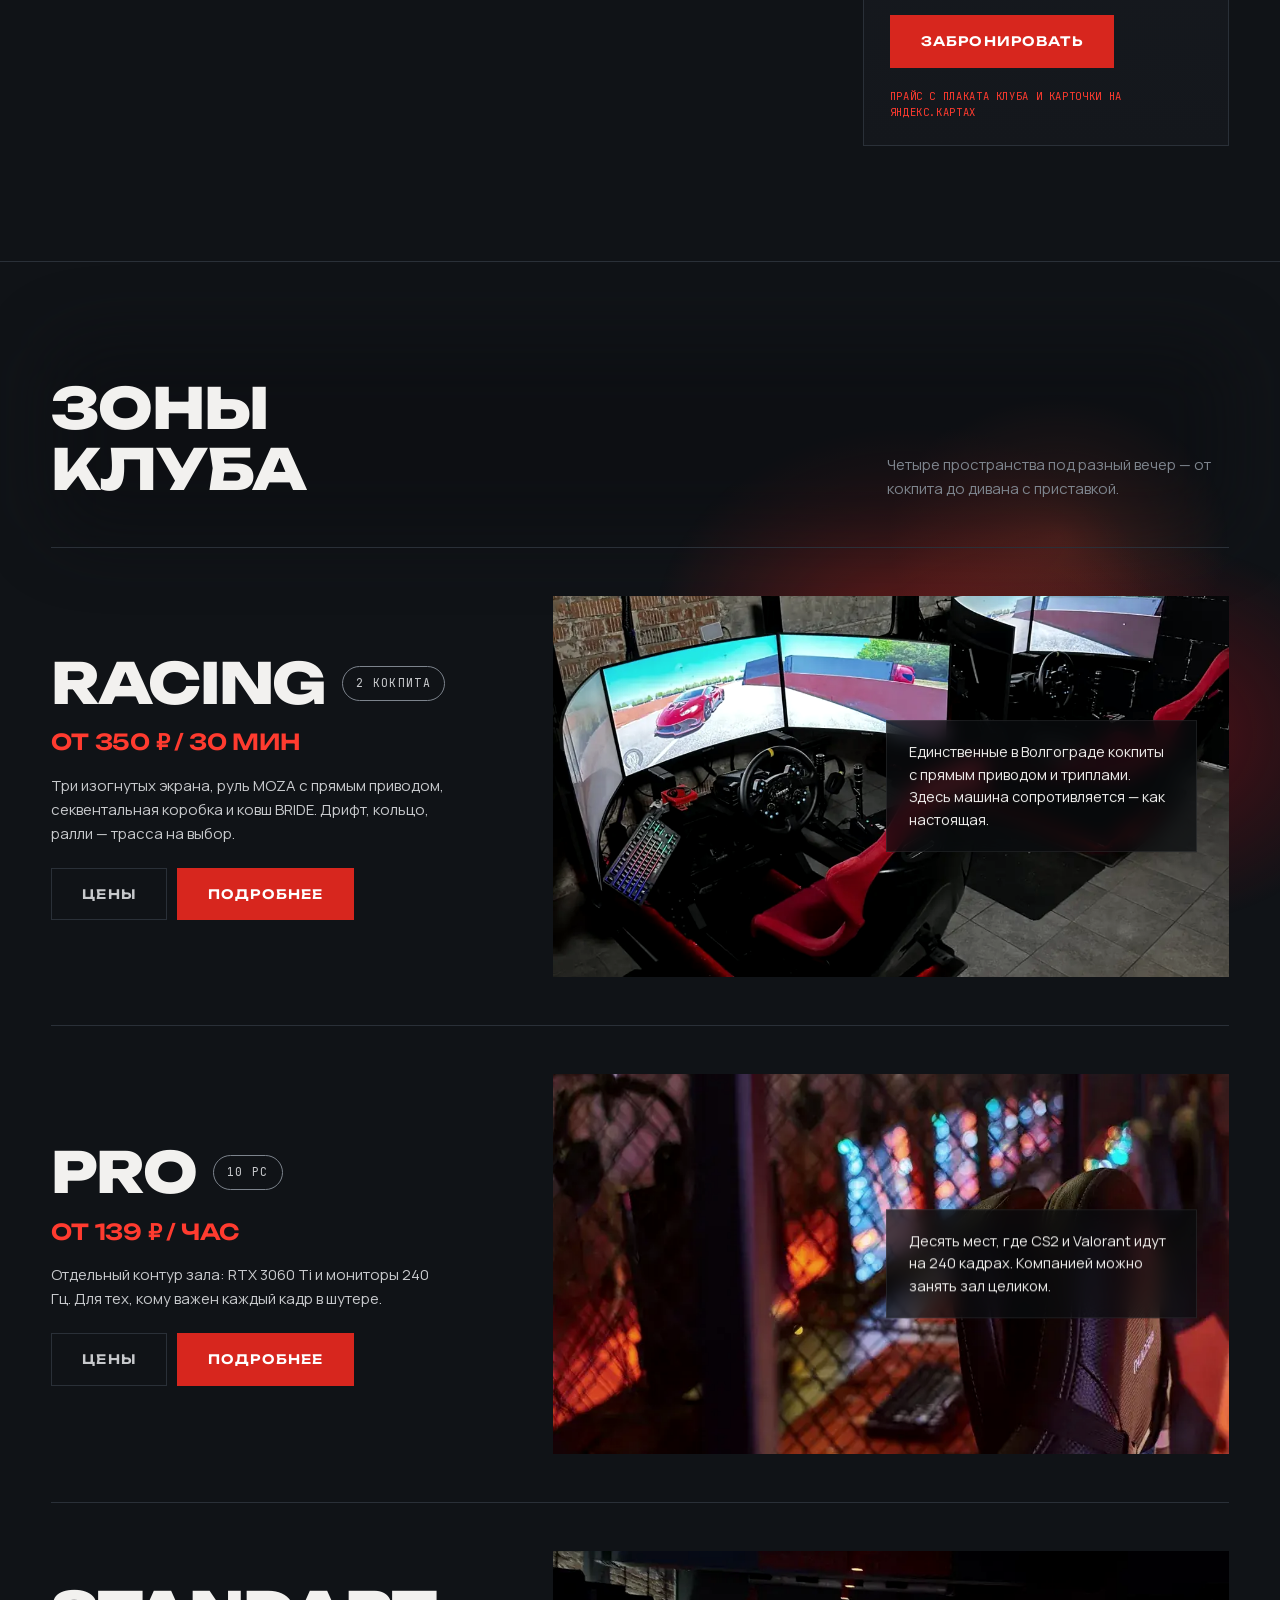
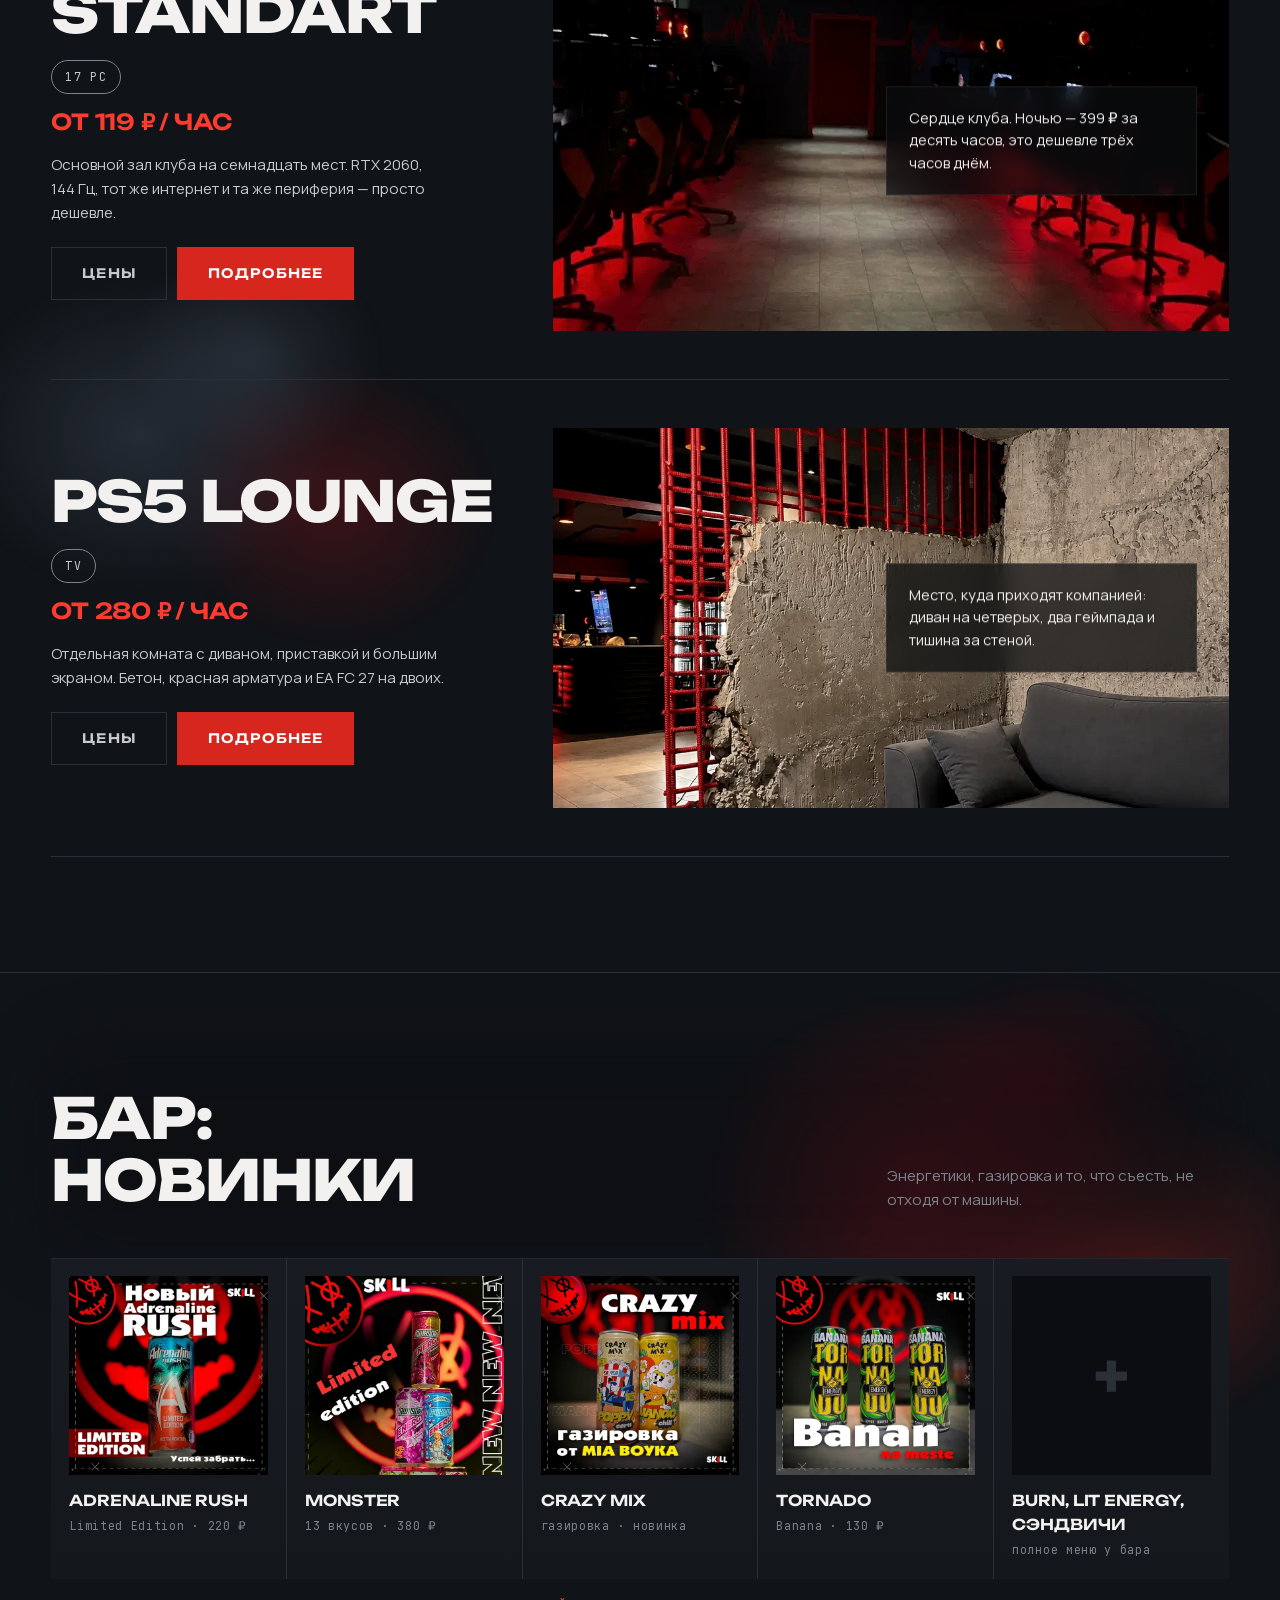
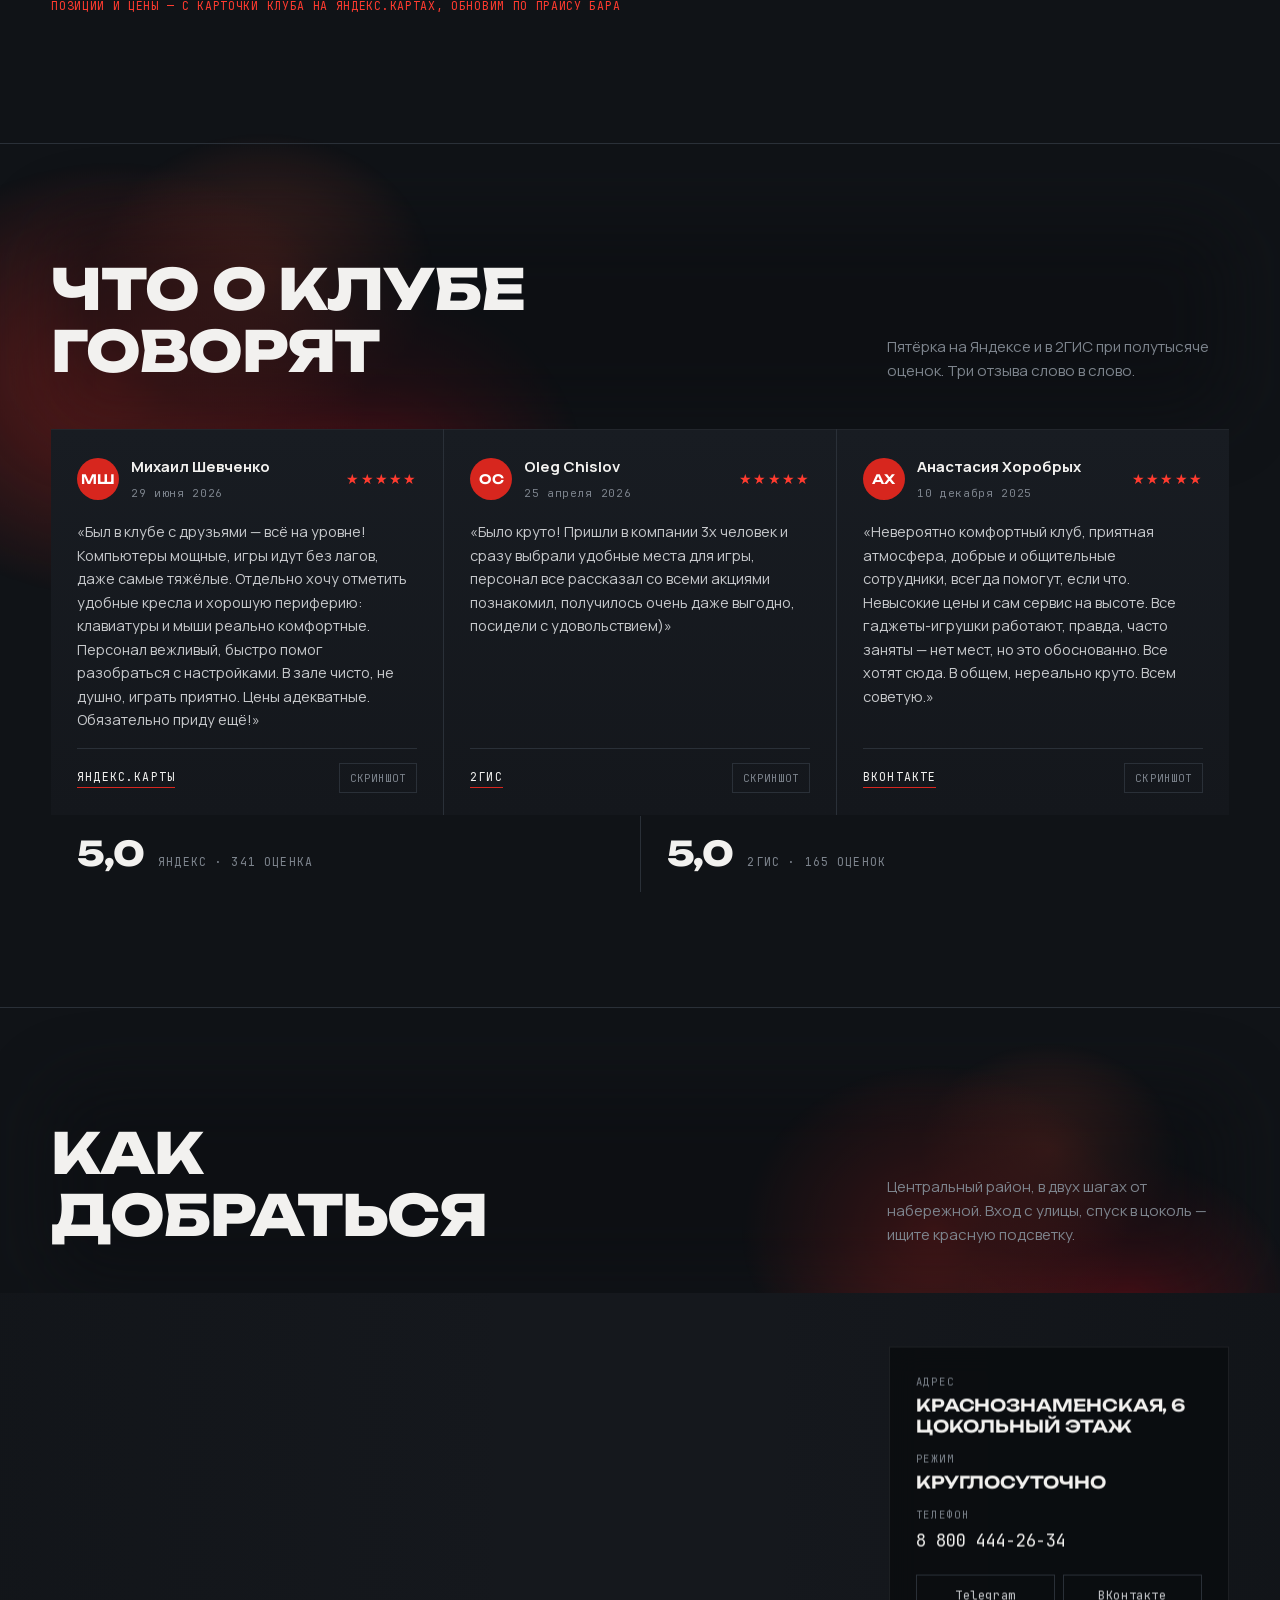
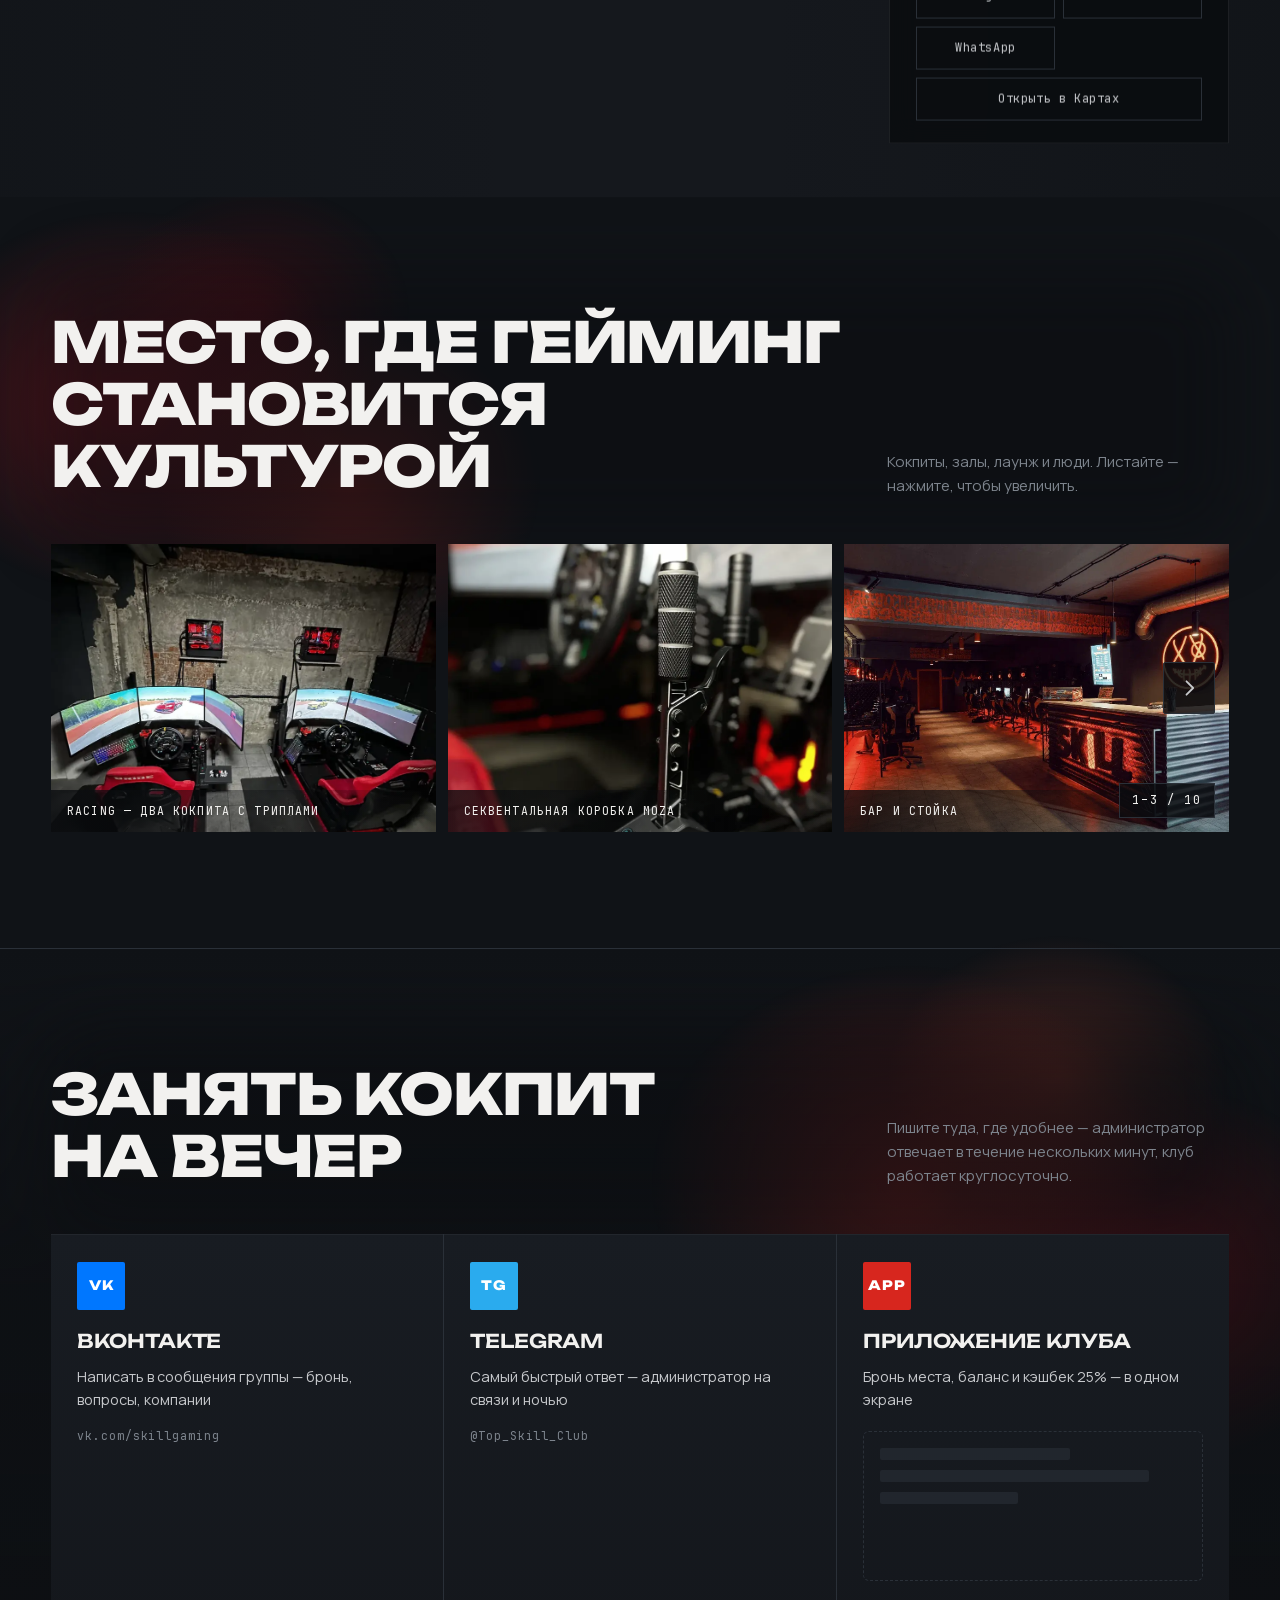
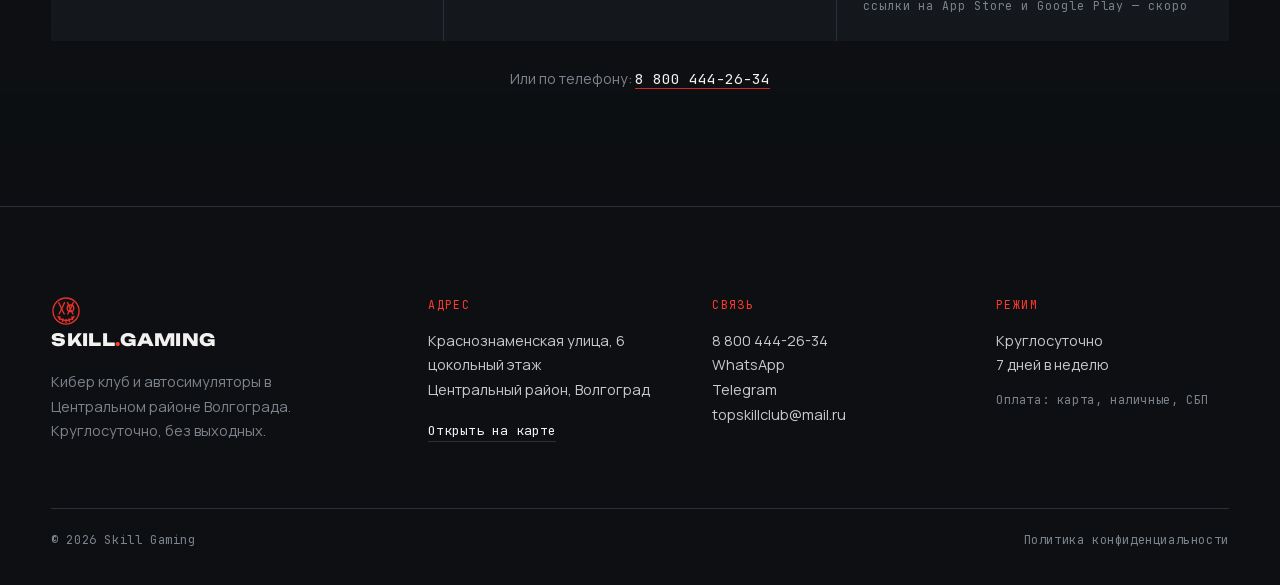
==== commit 749297d7: "Add files via upload" ====
--- a/index.html
+++ b/index.html
@@ -53,7 +53,7 @@
   <link rel="dns-prefetch" href="https://yandex.ru">
   <link rel="dns-prefetch" href="https://maps.yastatic.net">
   <link rel="dns-prefetch" href="https://yastatic.net">
-<link rel="stylesheet" href="css/site.css?v=27">
+<link rel="stylesheet" href="css/site.css?v=28">
 </head>
 <body>
 <div class="aurora" aria-hidden="true"><div class="au-p au-p3"><i class="au-f au-f3"></i></div><div class="au-p au-p2"><i class="au-f au-f2"></i></div><div class="au-p au-p1"><i class="au-f au-f1"></i></div><div class="au-p au-p4"><i class="au-shape"><i class="au-comet"></i></i></div></div>
@@ -684,6 +684,6 @@
   <a class="mbar-btn" href="#booking"><span>Забронировать заезд</span></a>
 </div>
 
-<script src="js/site.js?v=27" defer></script>
+<script src="js/site.js?v=28" defer></script>
 </body>
 </html>
--- a/css/site.css
+++ b/css/site.css
@@ -2112,3 +2112,9 @@
   .hero-video .hero-tint{background:linear-gradient(180deg, rgba(11,13,16,.62) 0%, rgba(11,13,16,.4) 48%, rgba(11,13,16,.5) 100%)}
   .hero-video .hero-copy{text-shadow:0 1px 14px rgba(0,0,0,.6),0 0 2px rgba(0,0,0,.35)}
 }
+
+/* КОМПЬЮТЕР — как было до правок против лагов: исходный ролик 1280×720 и цвет фильтром.
+   Лёгкое видео с вшитым цветом (hero-mobile.*) остаётся только для телефона (≤700px, см. <source media>) */
+@media (min-width:701px){
+  .hero-video .hero-vid{filter:saturate(.9) contrast(1.05) brightness(.9)}
+}
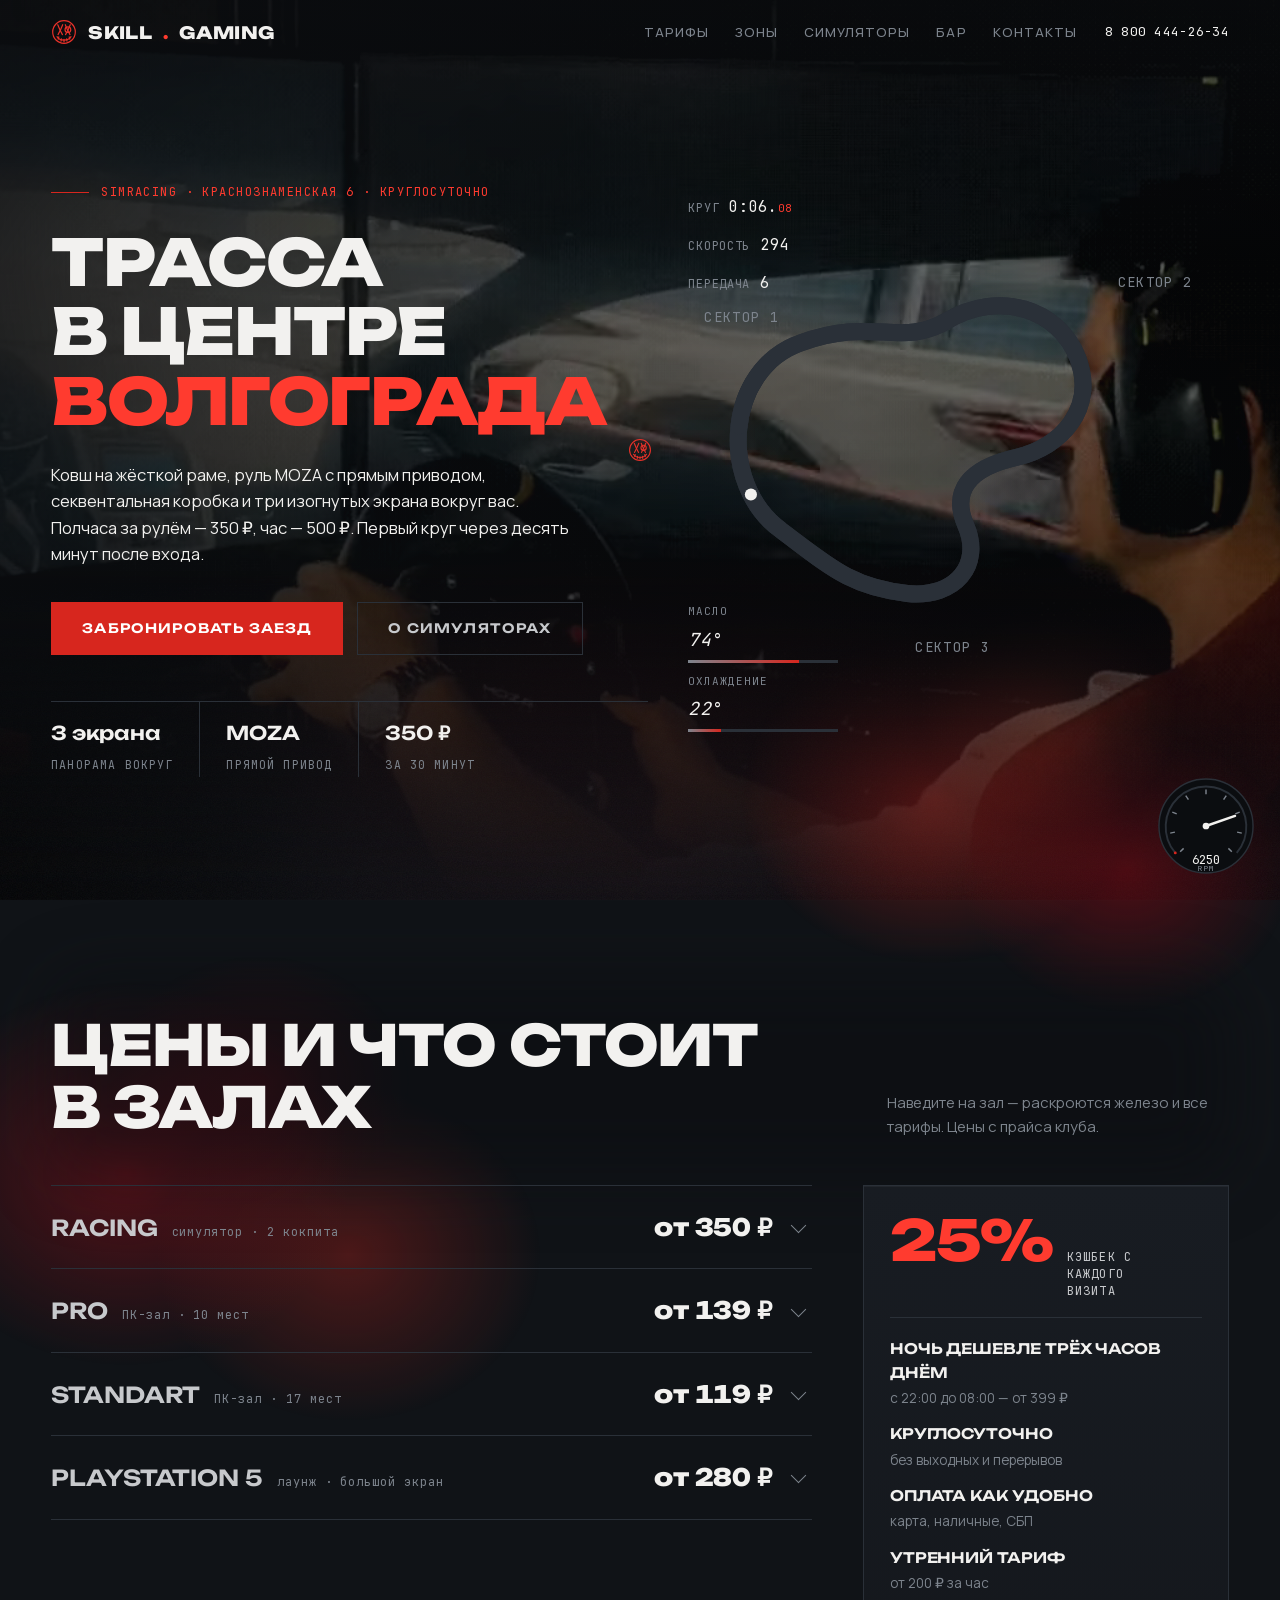
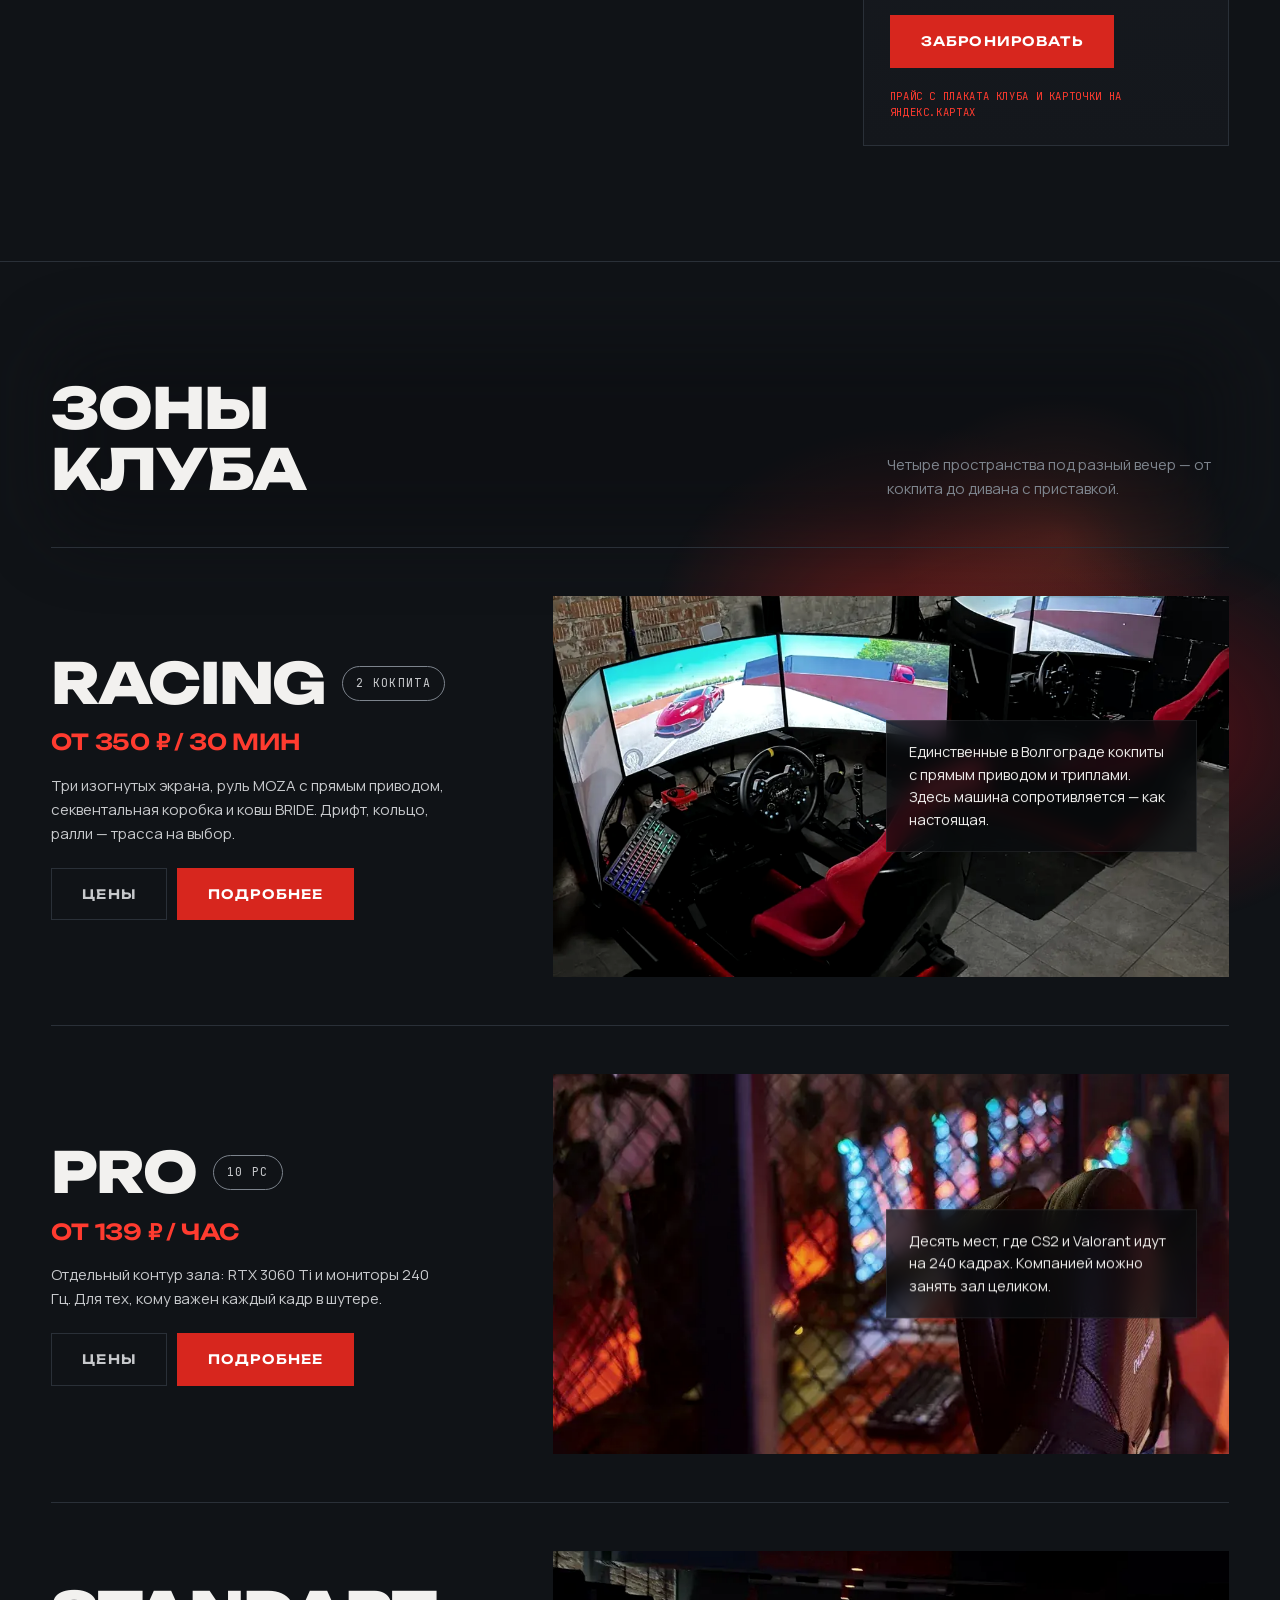
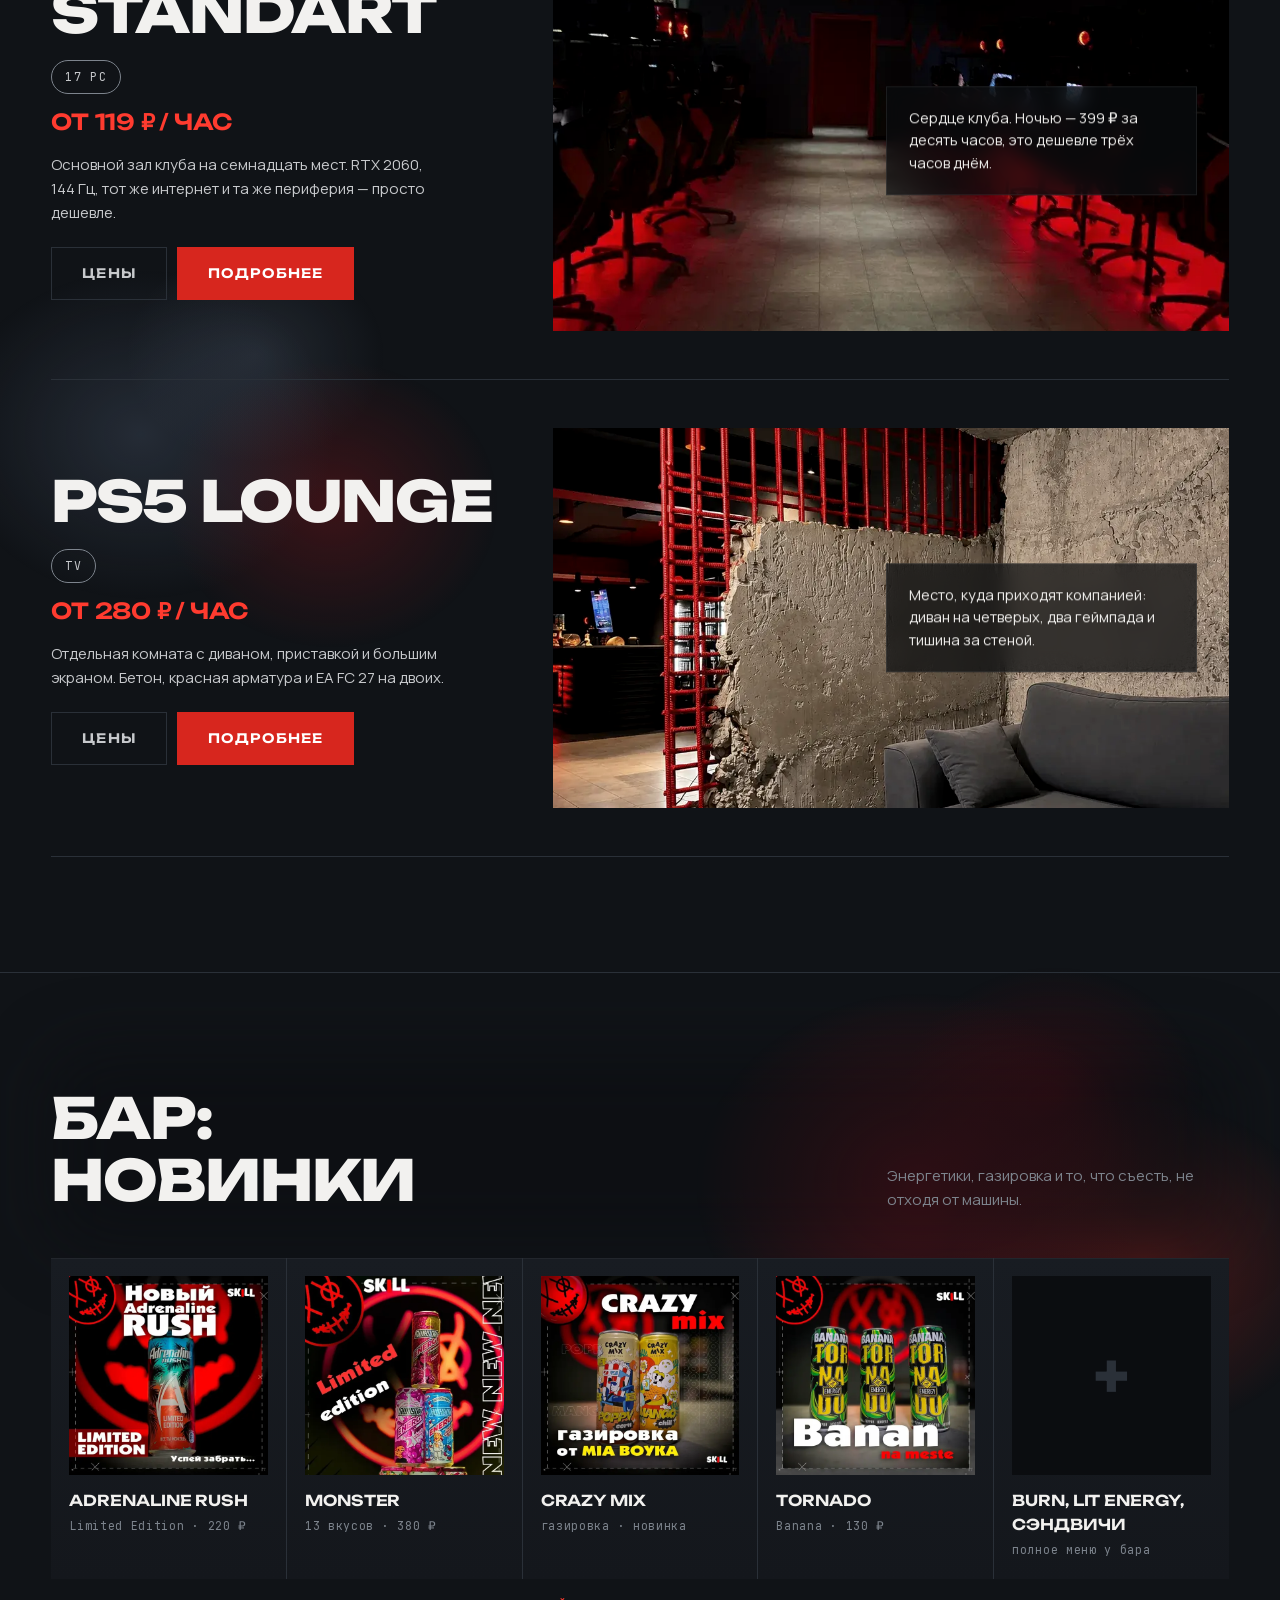
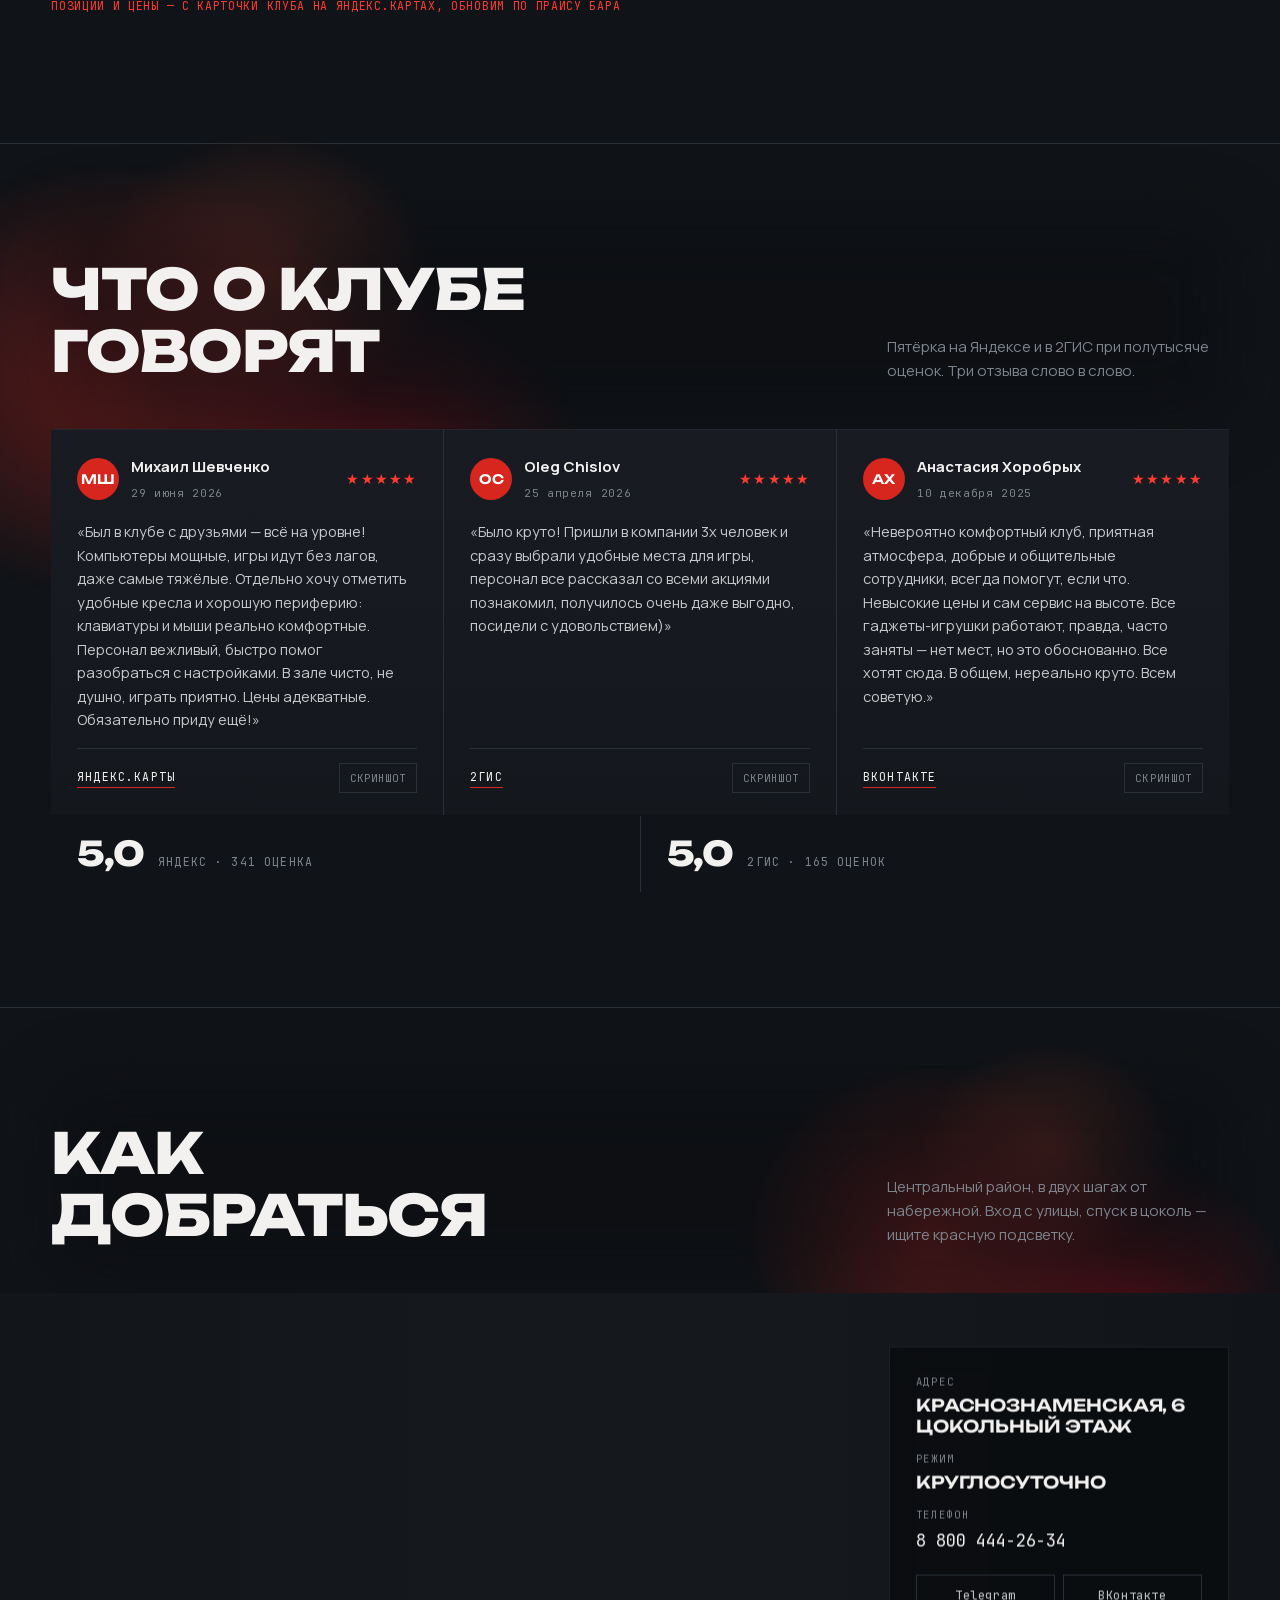
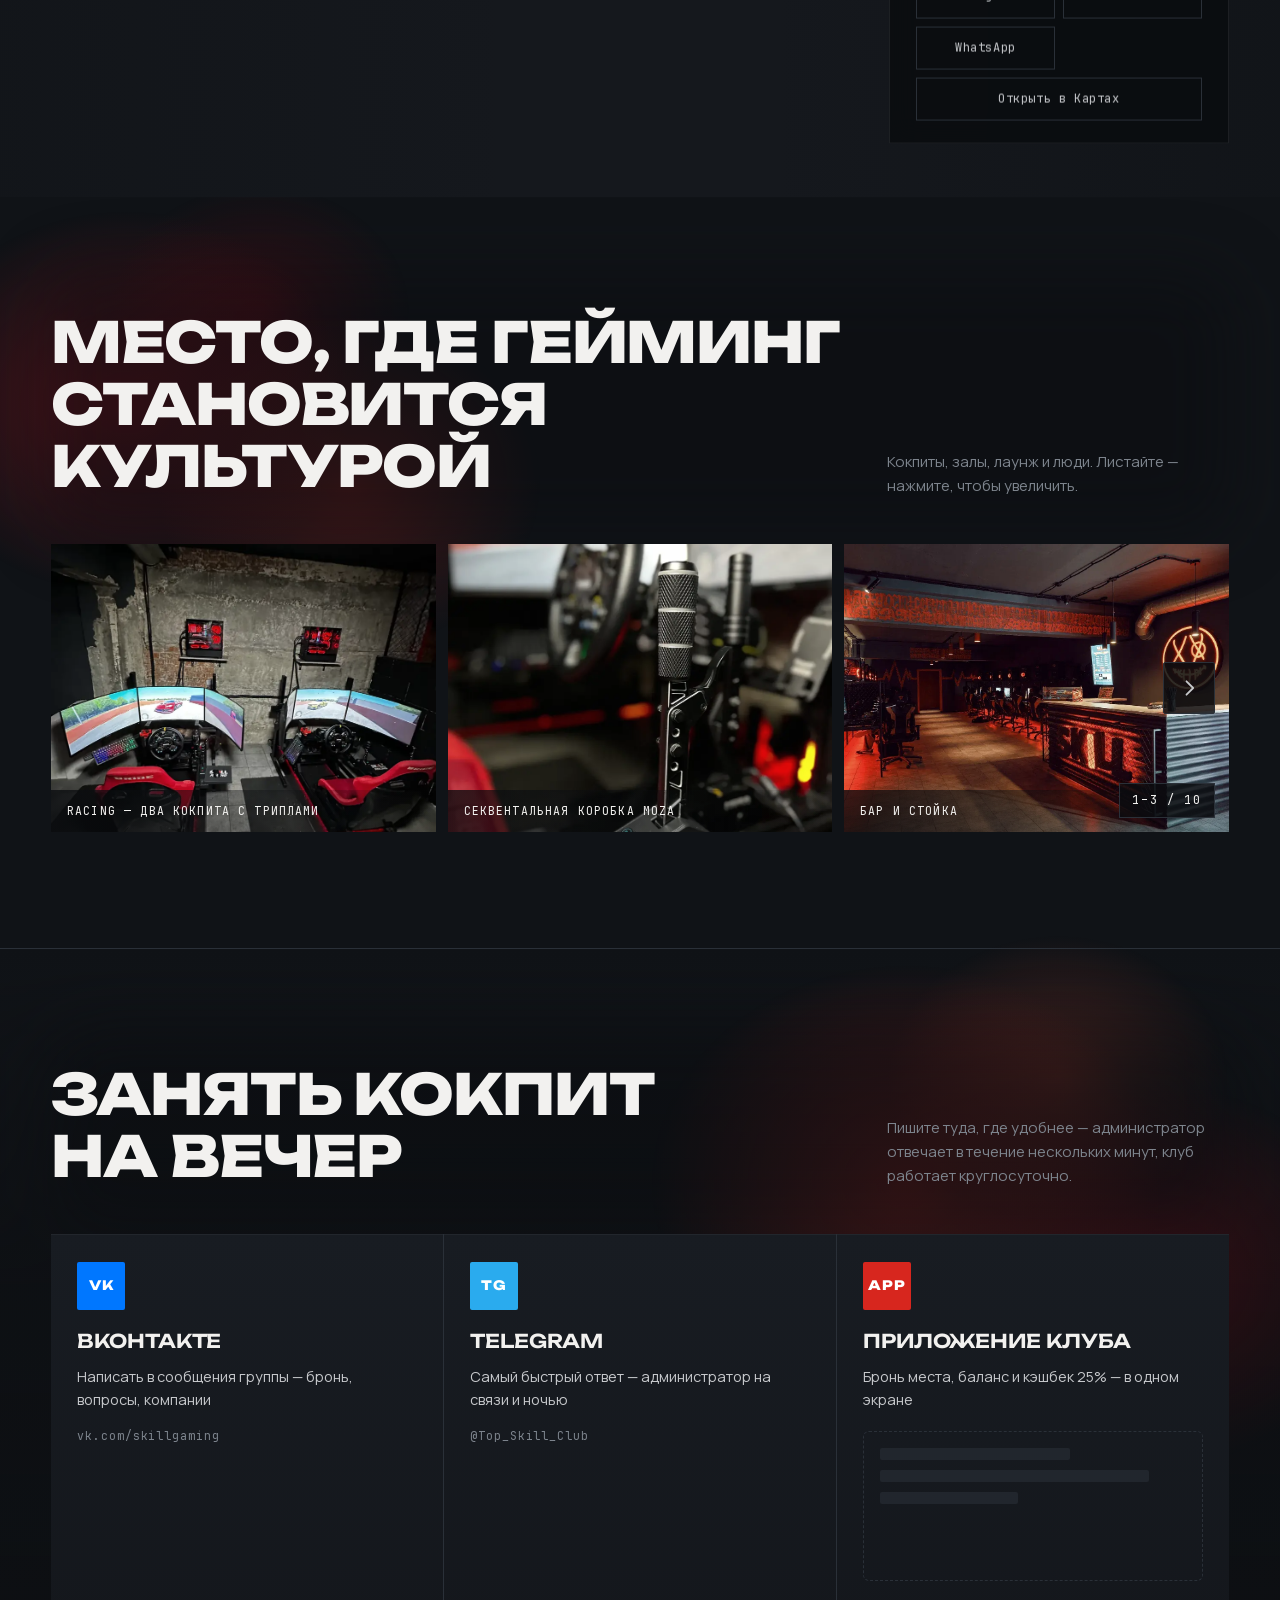
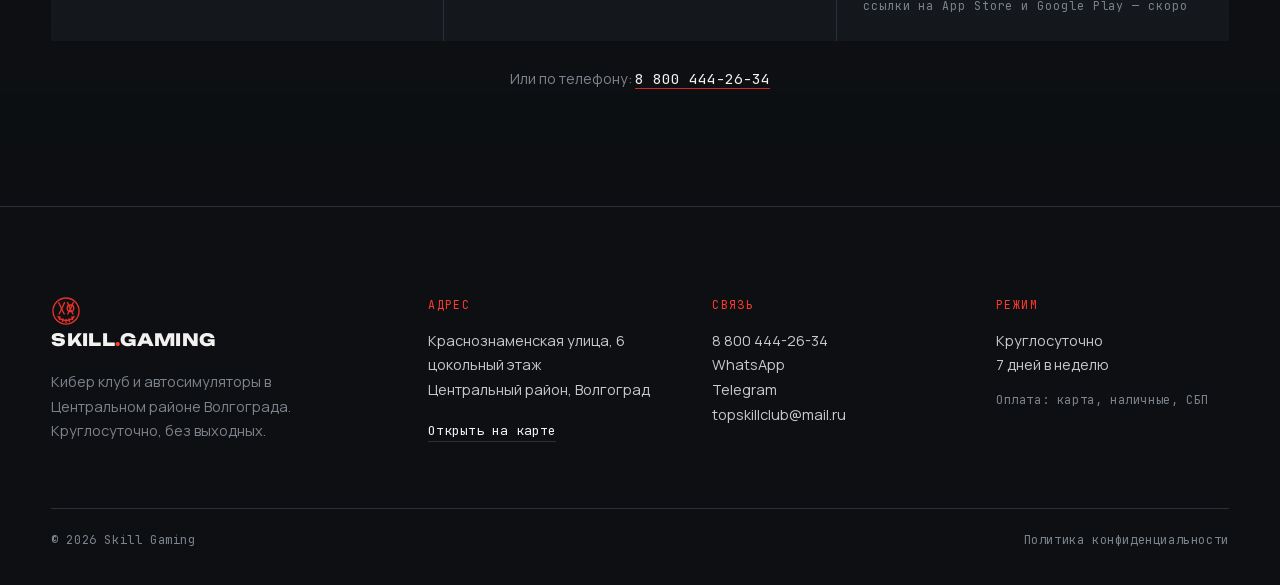
==== commit 743266b1: "Add files via upload" ====
--- a/index.html
+++ b/index.html
@@ -53,7 +53,7 @@
   <link rel="dns-prefetch" href="https://yandex.ru">
   <link rel="dns-prefetch" href="https://maps.yastatic.net">
   <link rel="dns-prefetch" href="https://yastatic.net">
-<link rel="stylesheet" href="css/site.css?v=28">
+<link rel="stylesheet" href="css/site.css?v=29">
 </head>
 <body>
 <div class="aurora" aria-hidden="true"><div class="au-p au-p3"><i class="au-f au-f3"></i></div><div class="au-p au-p2"><i class="au-f au-f2"></i></div><div class="au-p au-p1"><i class="au-f au-f1"></i></div><div class="au-p au-p4"><i class="au-shape"><i class="au-comet"></i></i></div></div>
@@ -684,6 +684,6 @@
   <a class="mbar-btn" href="#booking"><span>Забронировать заезд</span></a>
 </div>
 
-<script src="js/site.js?v=28" defer></script>
+<script src="js/site.js?v=29" defer></script>
 </body>
 </html>
--- a/css/site.css
+++ b/css/site.css
@@ -2118,3 +2118,9 @@
 @media (min-width:701px){
   .hero-video .hero-vid{filter:saturate(.9) contrast(1.05) brightness(.9)}
 }
+
+/* телефон: вокруг уменьшенного видео — тёмный графит, а не живой фон (там были красные поля от градиента и форм);
+   низ по-прежнему растворяется маской .hero-bg */
+@media (max-width:700px){
+  .hero-video .hero-bg{background:var(--graphite-900)}
+}
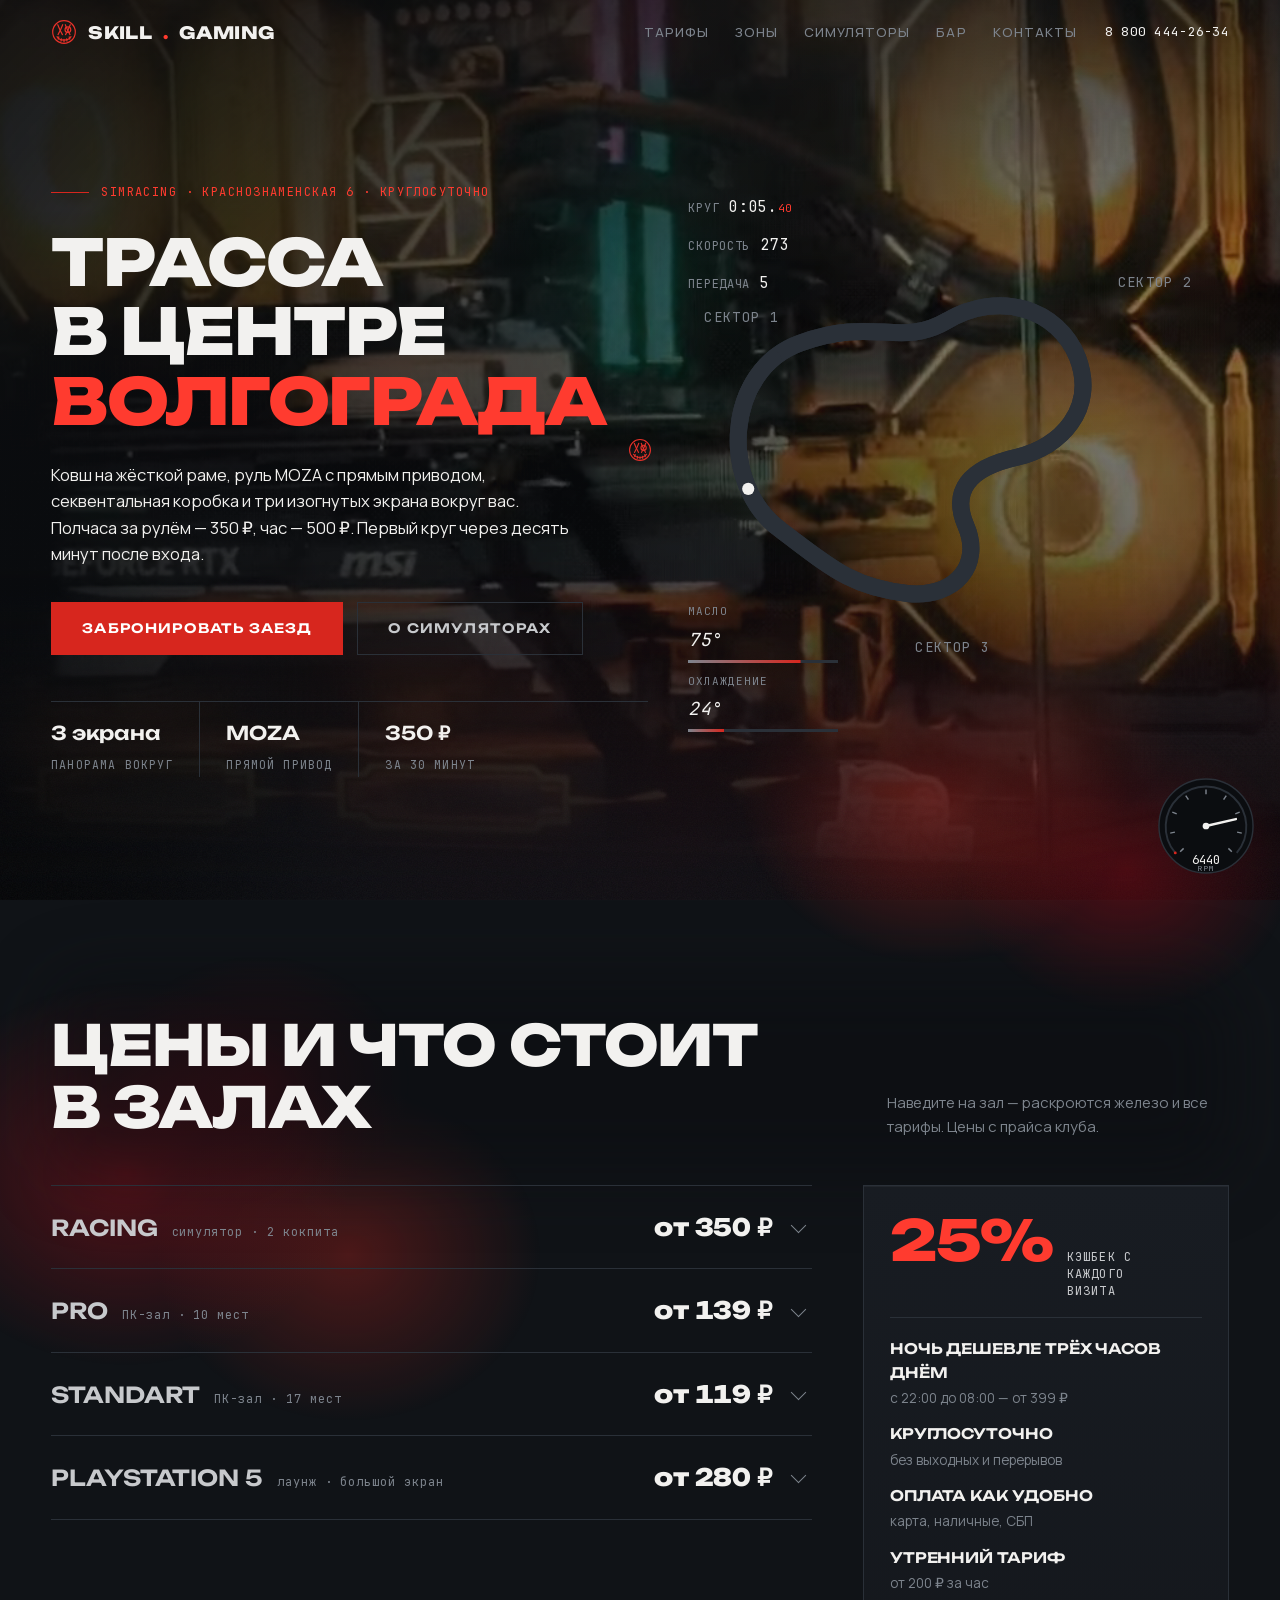
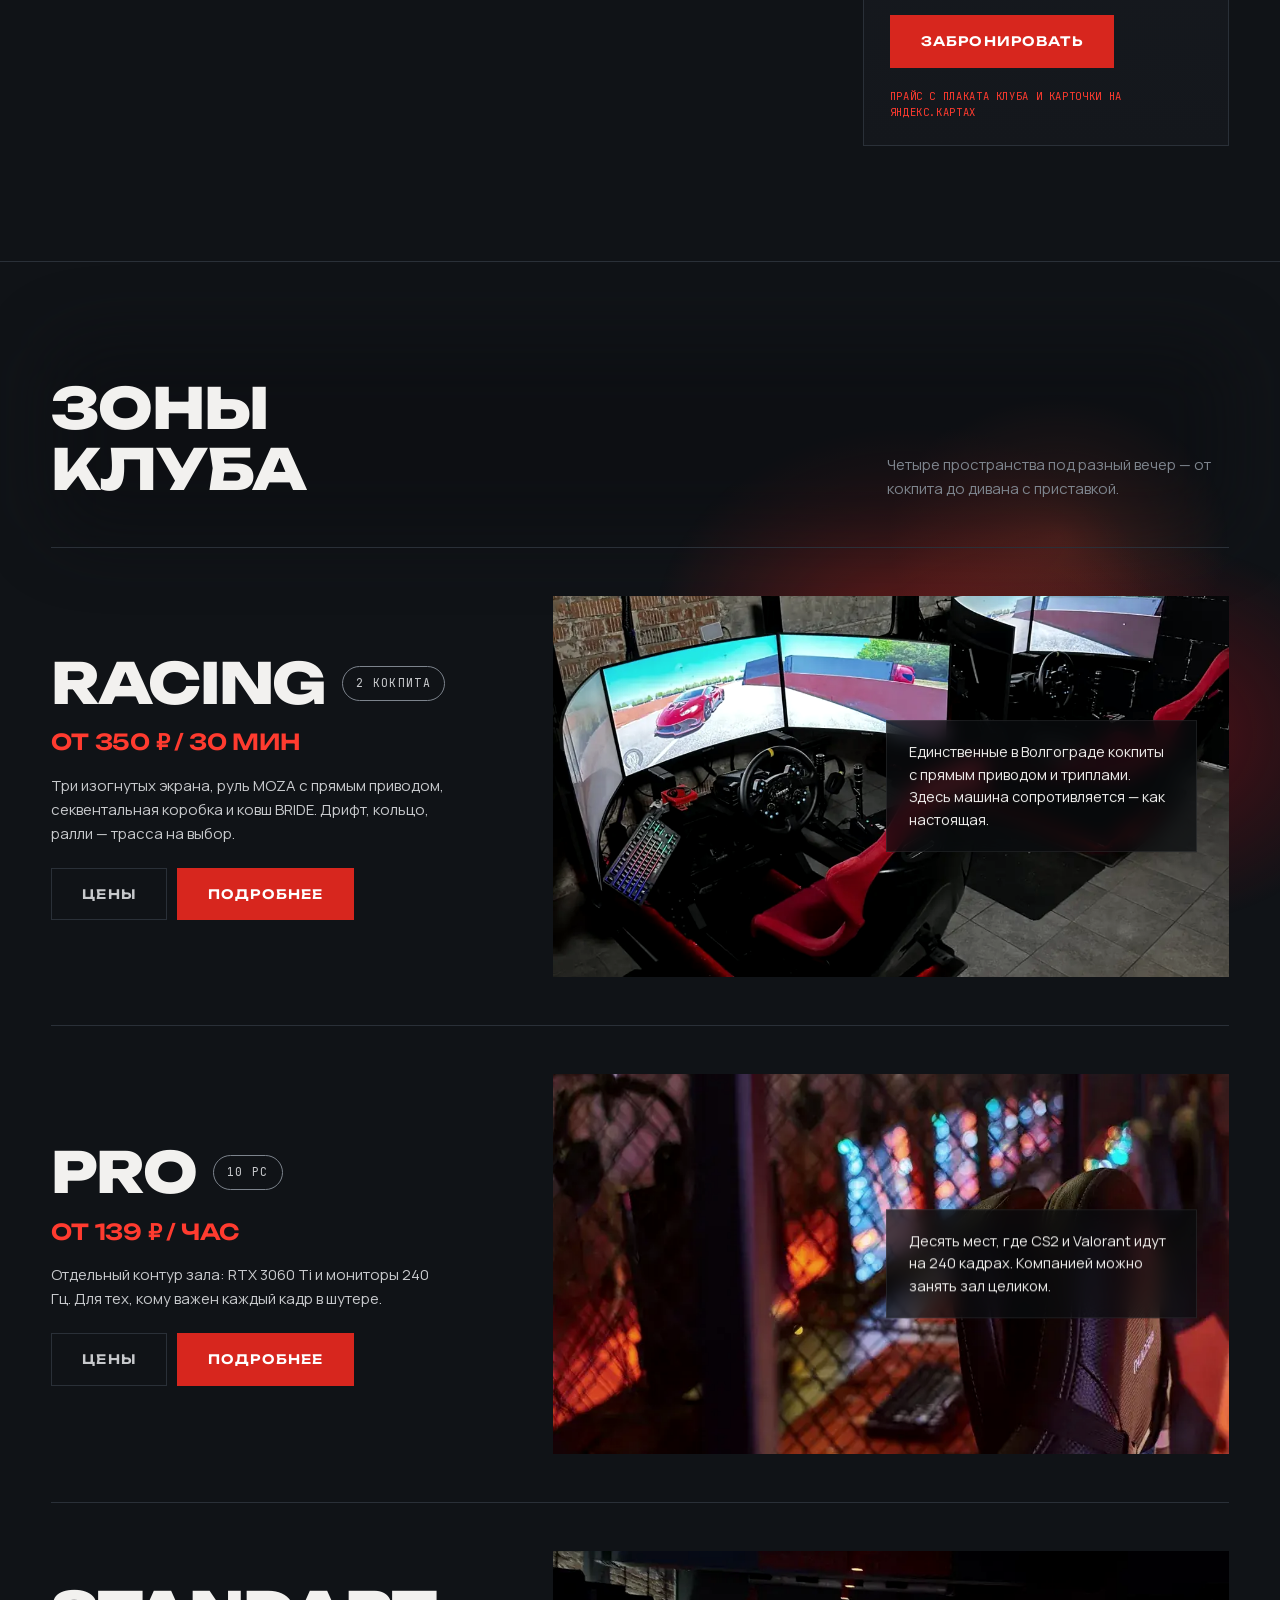
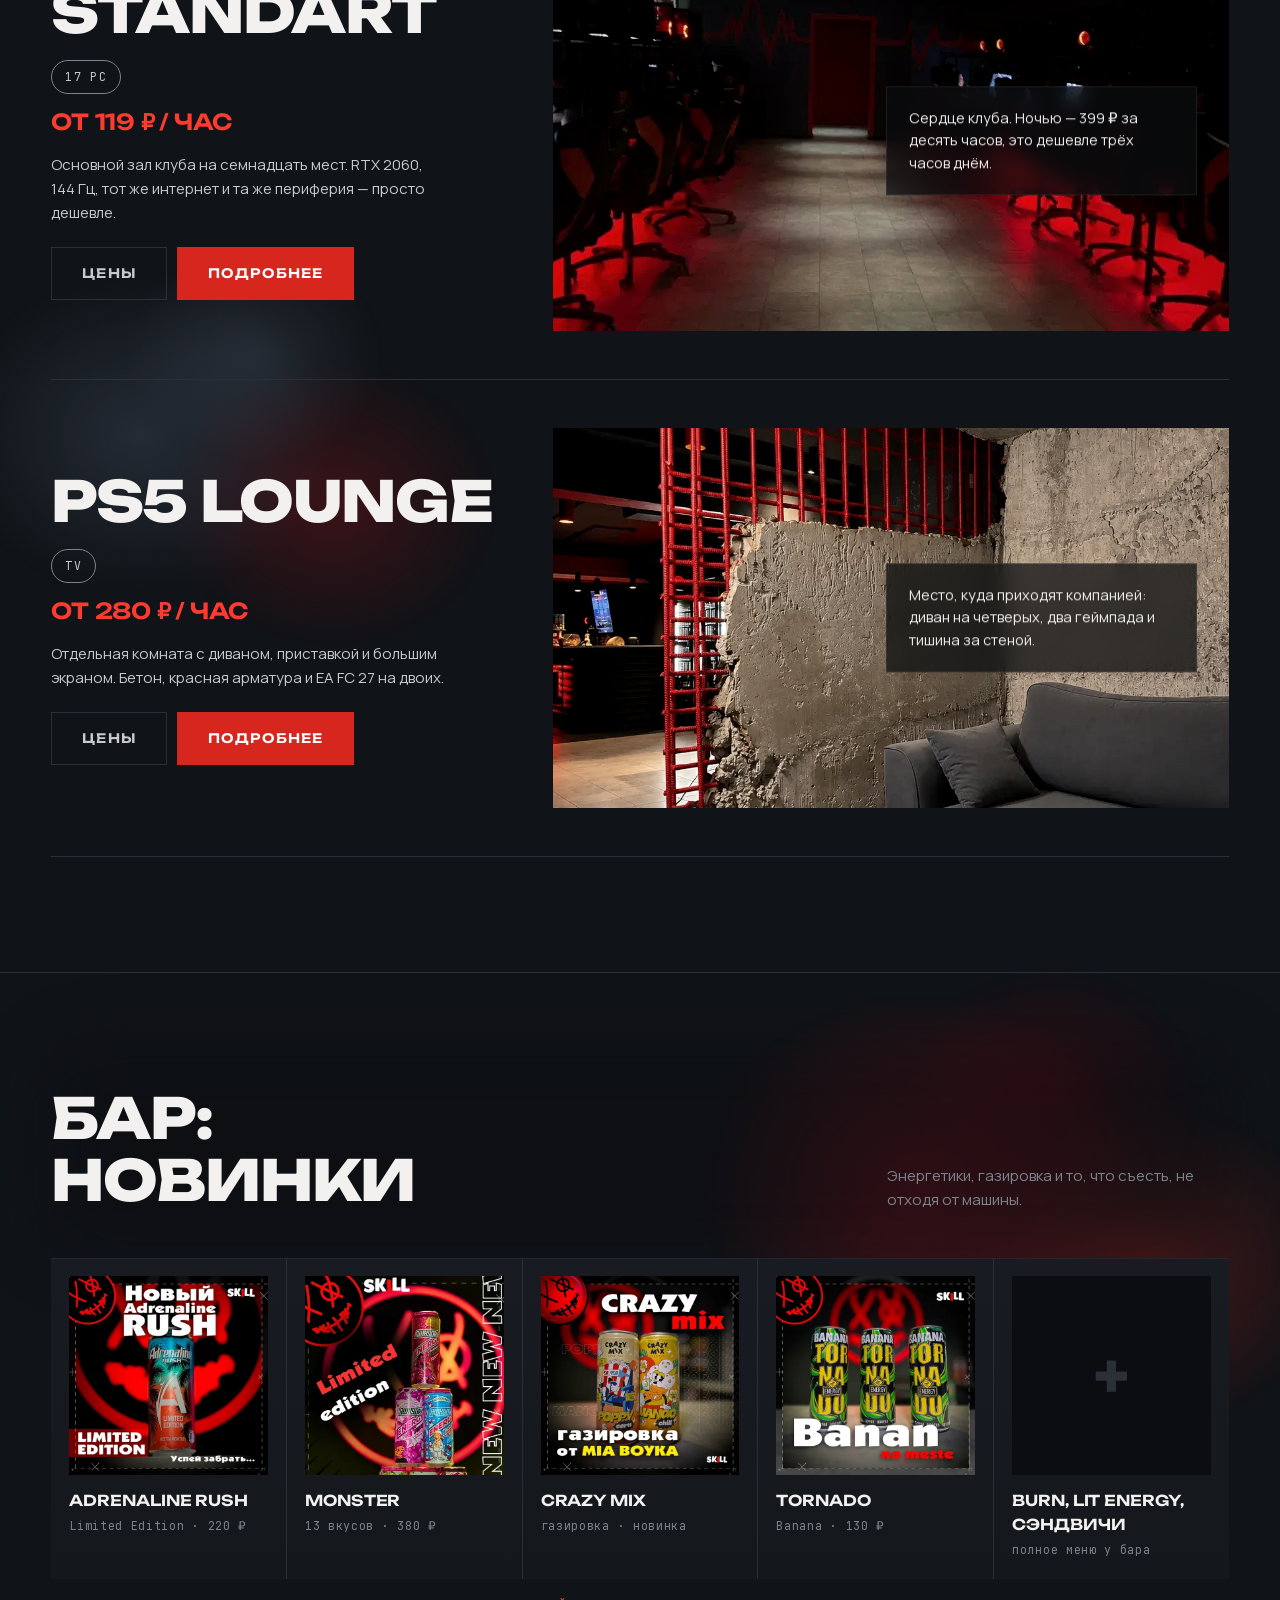
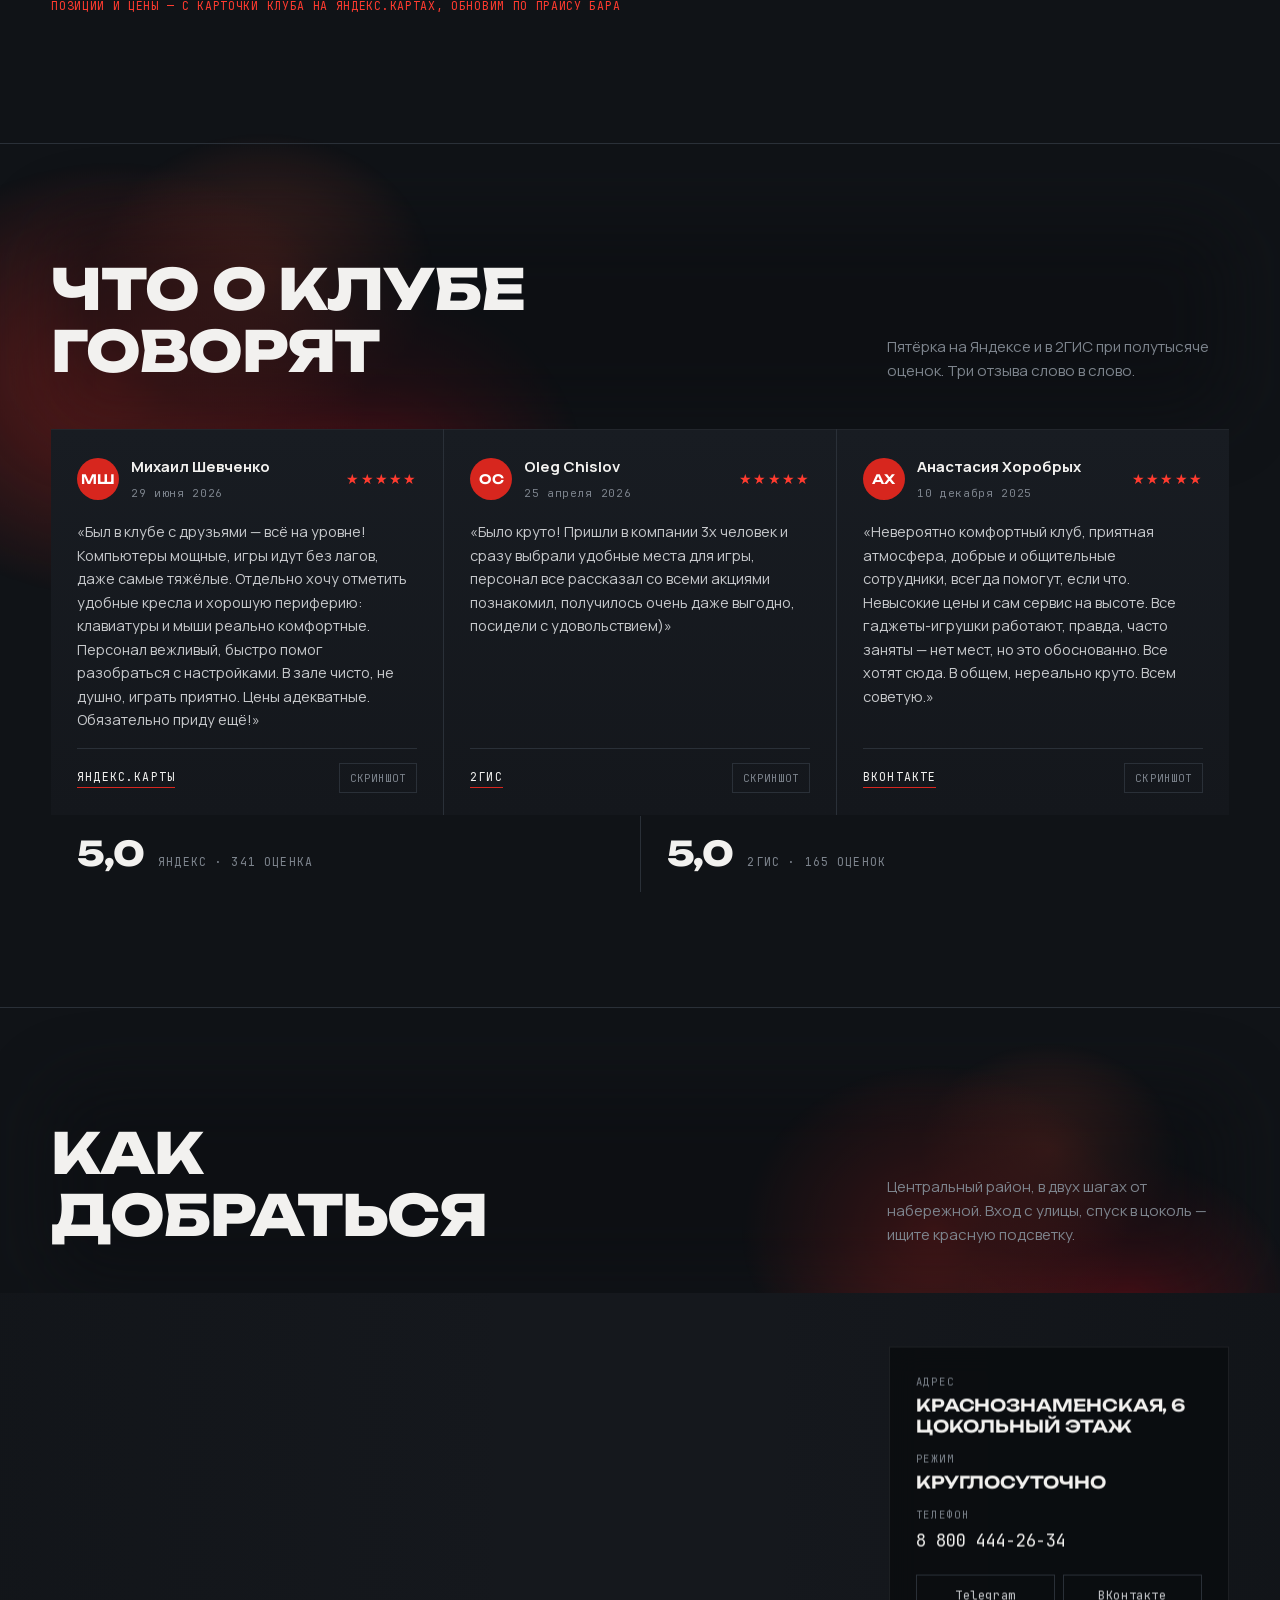
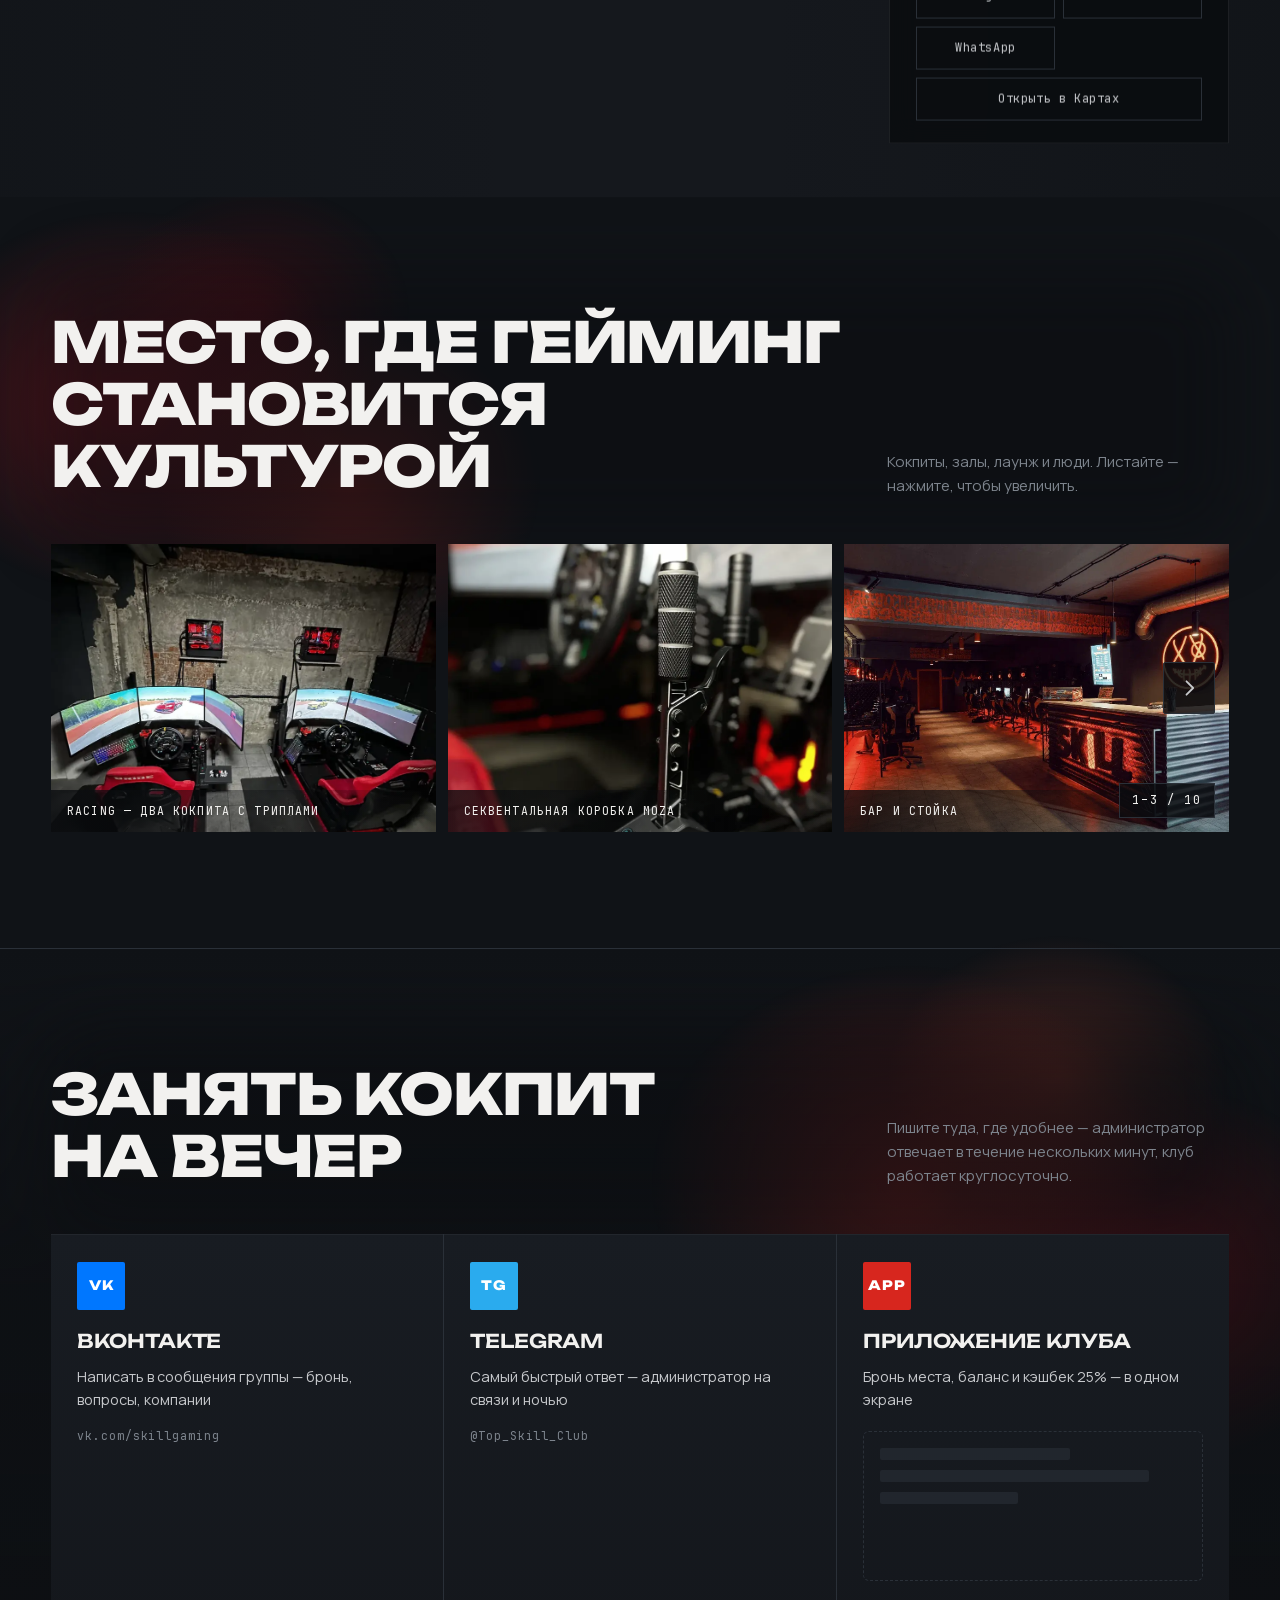
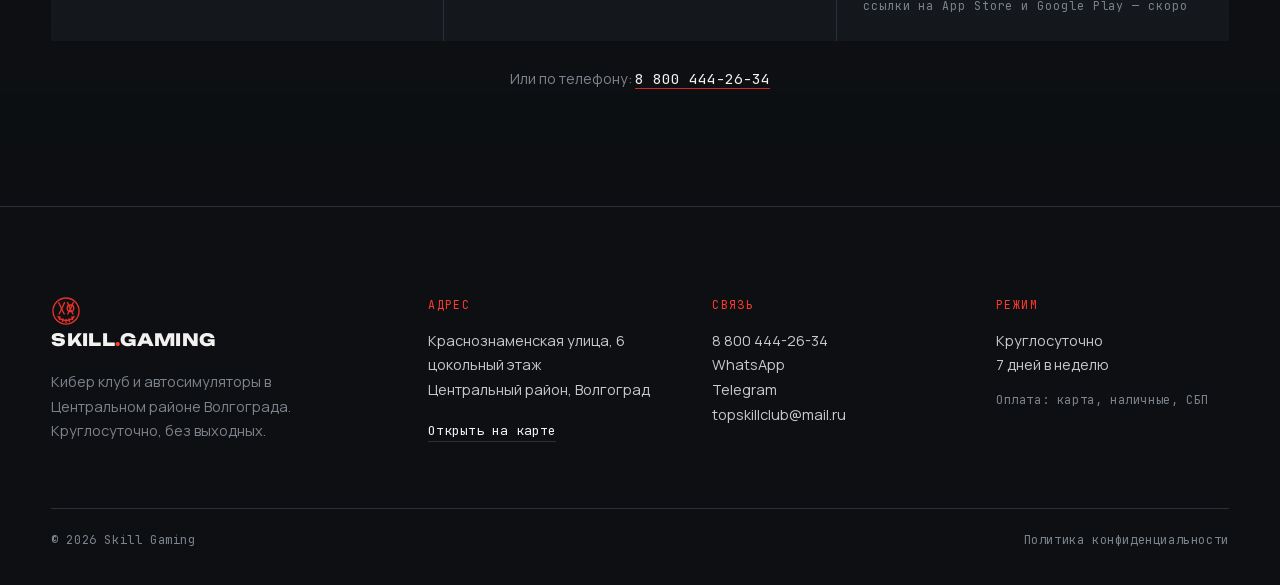
==== commit 6fe23c94: "Add files via upload" ====
--- a/index.html
+++ b/index.html
@@ -53,7 +53,7 @@
   <link rel="dns-prefetch" href="https://yandex.ru">
   <link rel="dns-prefetch" href="https://maps.yastatic.net">
   <link rel="dns-prefetch" href="https://yastatic.net">
-<link rel="stylesheet" href="css/site.css?v=29">
+<link rel="stylesheet" href="css/site.css?v=30">
 </head>
 <body>
 <div class="aurora" aria-hidden="true"><div class="au-p au-p3"><i class="au-f au-f3"></i></div><div class="au-p au-p2"><i class="au-f au-f2"></i></div><div class="au-p au-p1"><i class="au-f au-f1"></i></div><div class="au-p au-p4"><i class="au-shape"><i class="au-comet"></i></i></div></div>
@@ -684,6 +684,6 @@
   <a class="mbar-btn" href="#booking"><span>Забронировать заезд</span></a>
 </div>
 
-<script src="js/site.js?v=29" defer></script>
+<script src="js/site.js?v=30" defer></script>
 </body>
 </html>
--- a/css/site.css
+++ b/css/site.css
@@ -1980,7 +1980,10 @@
 /* видео первого экрана: не растягивать на всю высоту блока (≈1,5 экрана) — кадр виден целиком по ширине,
    ниже маска уводит его в фон. Раньше было видно ~55 % ширины кадра, увеличение ×1,8 */
 @media (max-width:700px){
-  .hero-video .hero-bg{bottom:auto;height:calc(100vw * 16 / 9)}
+  /* видео на весь первый экран телефона; растворяется в фон только в самом низу экрана */
+  .hero-video .hero-bg{bottom:auto;height:100vh;height:100svh;
+    -webkit-mask-image:linear-gradient(to top, rgba(0,0,0,0) 0, rgba(0,0,0,.4) 50px, rgba(0,0,0,.8) 100px, #000 150px);
+            mask-image:linear-gradient(to top, rgba(0,0,0,0) 0, rgba(0,0,0,.4) 50px, rgba(0,0,0,.8) 100px, #000 150px)}
 }
 /* карта и карточка контактов: одна ширина и отступ между ними, а не карта во всю ширину + узкая карточка вплотную */
 @media (max-width:1000px){
@@ -2094,18 +2097,6 @@
 }
 @media (prefers-reduced-motion:reduce){.rxm *{transition:none!important}}
 
-/* видео на телефоне «отдалено»: кадр уменьшен до 80 % и края растворены в фоне —
-   сцена выглядит дальше и читается целиком (сам ролик снят крупным планом, шире кадра показать нечего) */
-@media (max-width:700px){
-  .hero-video .hero-vid{
-    transform:scale(.8);transform-origin:50% 42%;
-    -webkit-mask-image:linear-gradient(90deg,transparent 0,#000 13%,#000 87%,transparent 100%),linear-gradient(180deg,transparent 0,#000 11%,#000 100%);
-    -webkit-mask-composite:source-in;
-            mask-image:linear-gradient(90deg,transparent 0,#000 13%,#000 87%,transparent 100%),linear-gradient(180deg,transparent 0,#000 11%,#000 100%);
-            mask-composite:intersect;
-  }
-}
-
 /* телефон: затемнение видео легче (было .78 → .62 → .5 — сцену под текстом было не разглядеть),
    читаемость текста держит мягкая тень под буквами */
 @media (max-width:700px){
@@ -2118,9 +2109,3 @@
 @media (min-width:701px){
   .hero-video .hero-vid{filter:saturate(.9) contrast(1.05) brightness(.9)}
 }
-
-/* телефон: вокруг уменьшенного видео — тёмный графит, а не живой фон (там были красные поля от градиента и форм);
-   низ по-прежнему растворяется маской .hero-bg */
-@media (max-width:700px){
-  .hero-video .hero-bg{background:var(--graphite-900)}
-}
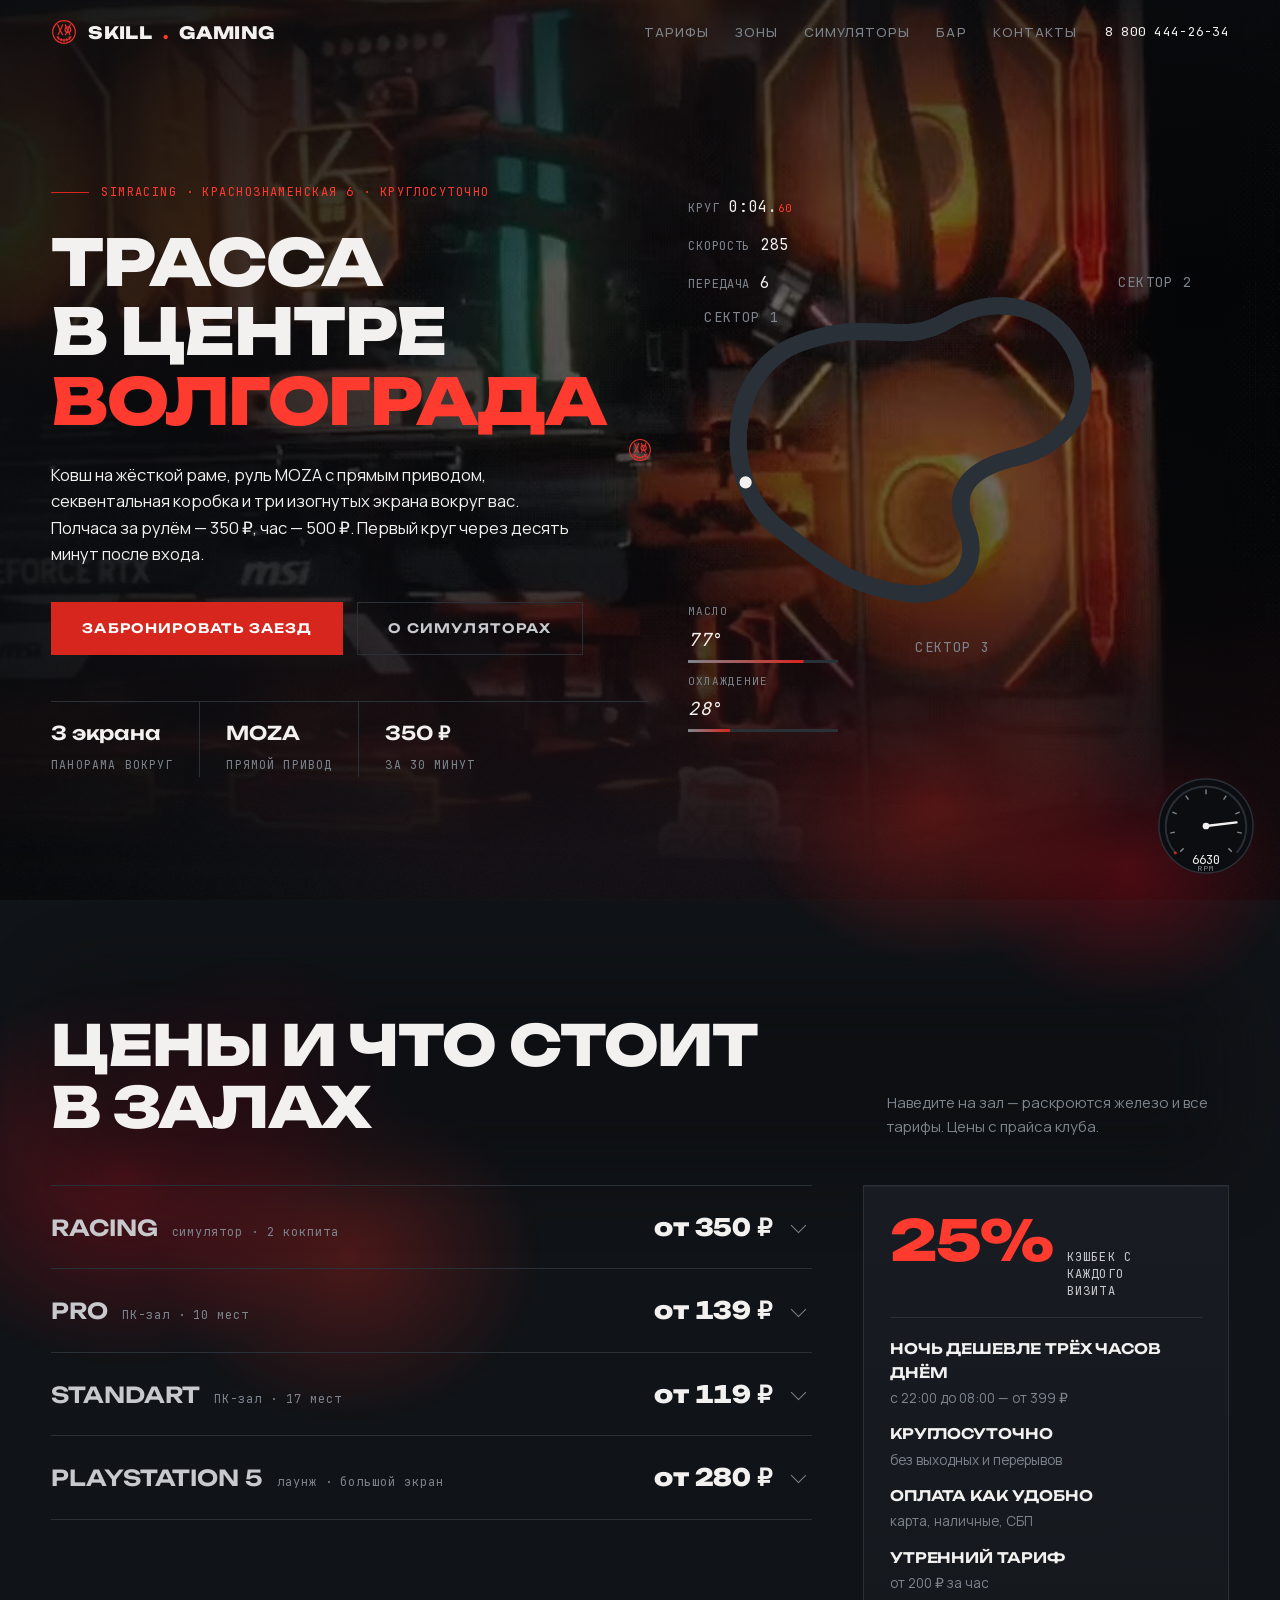
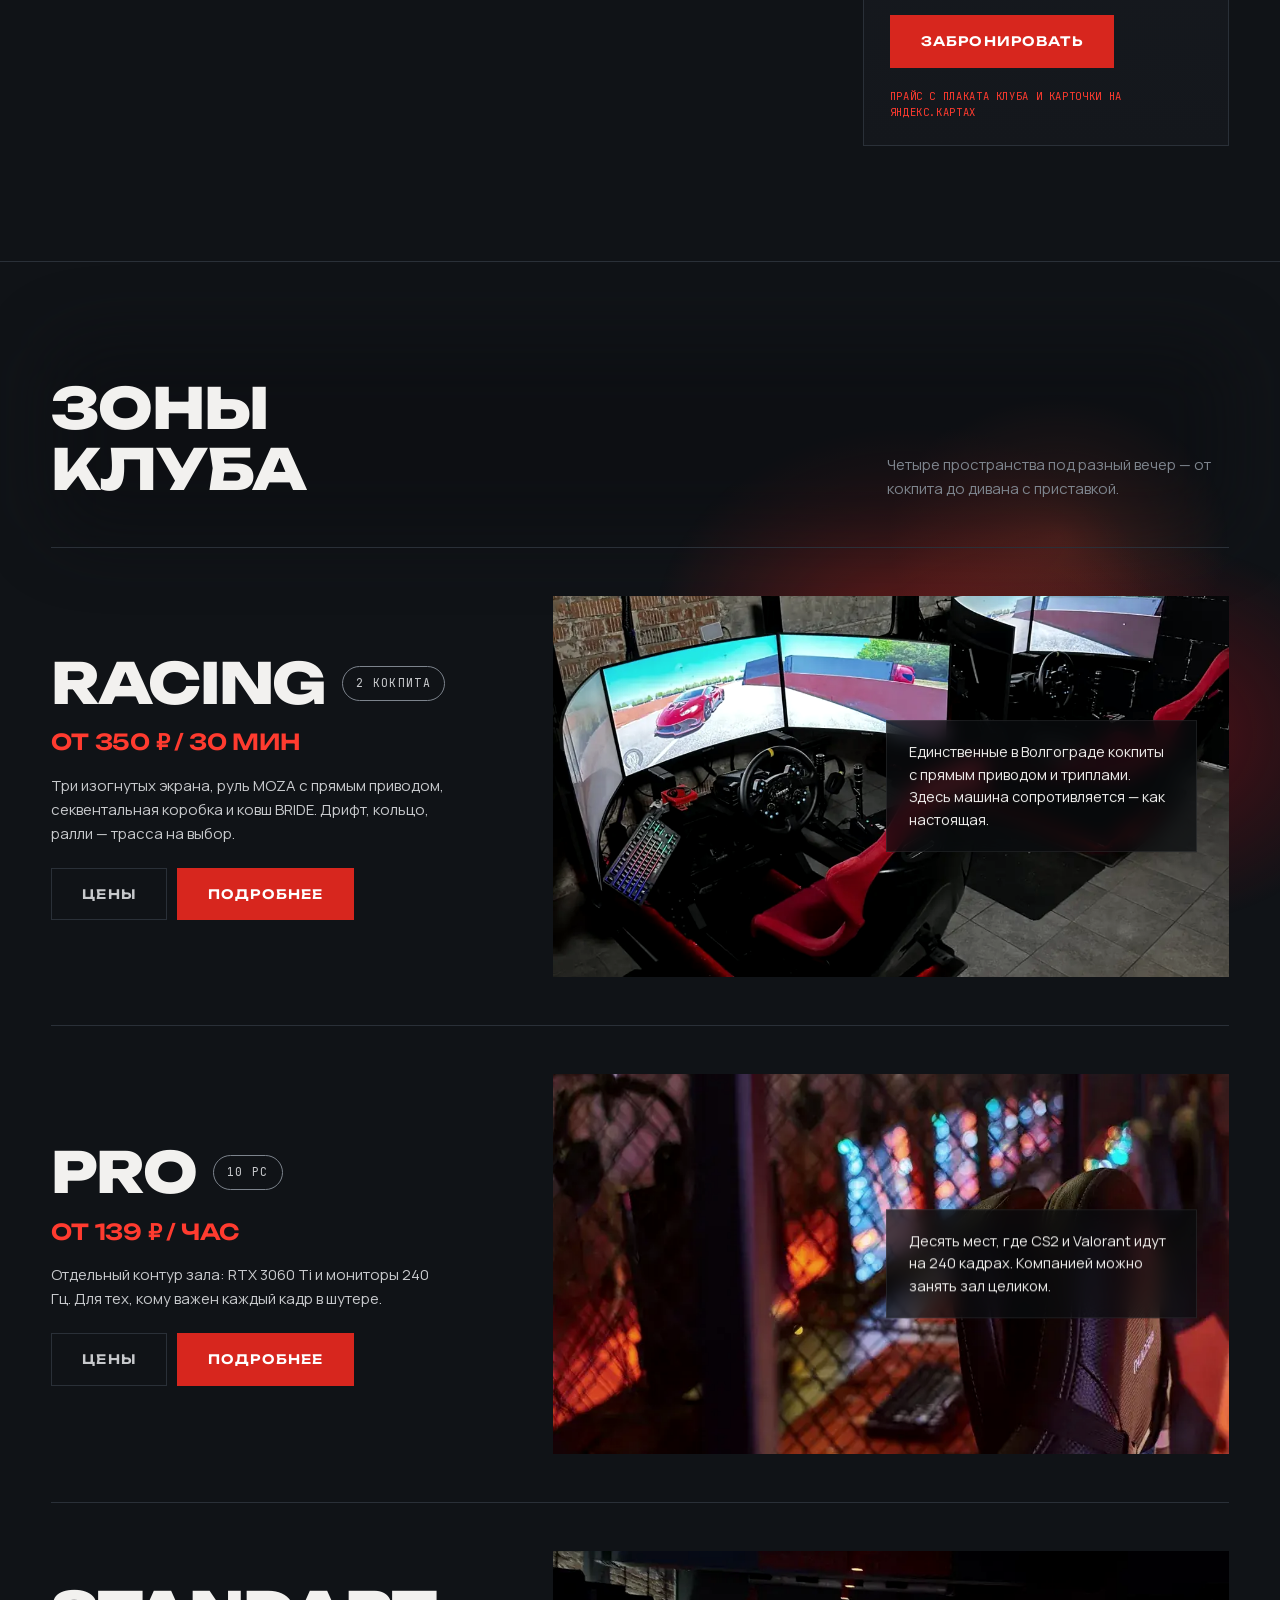
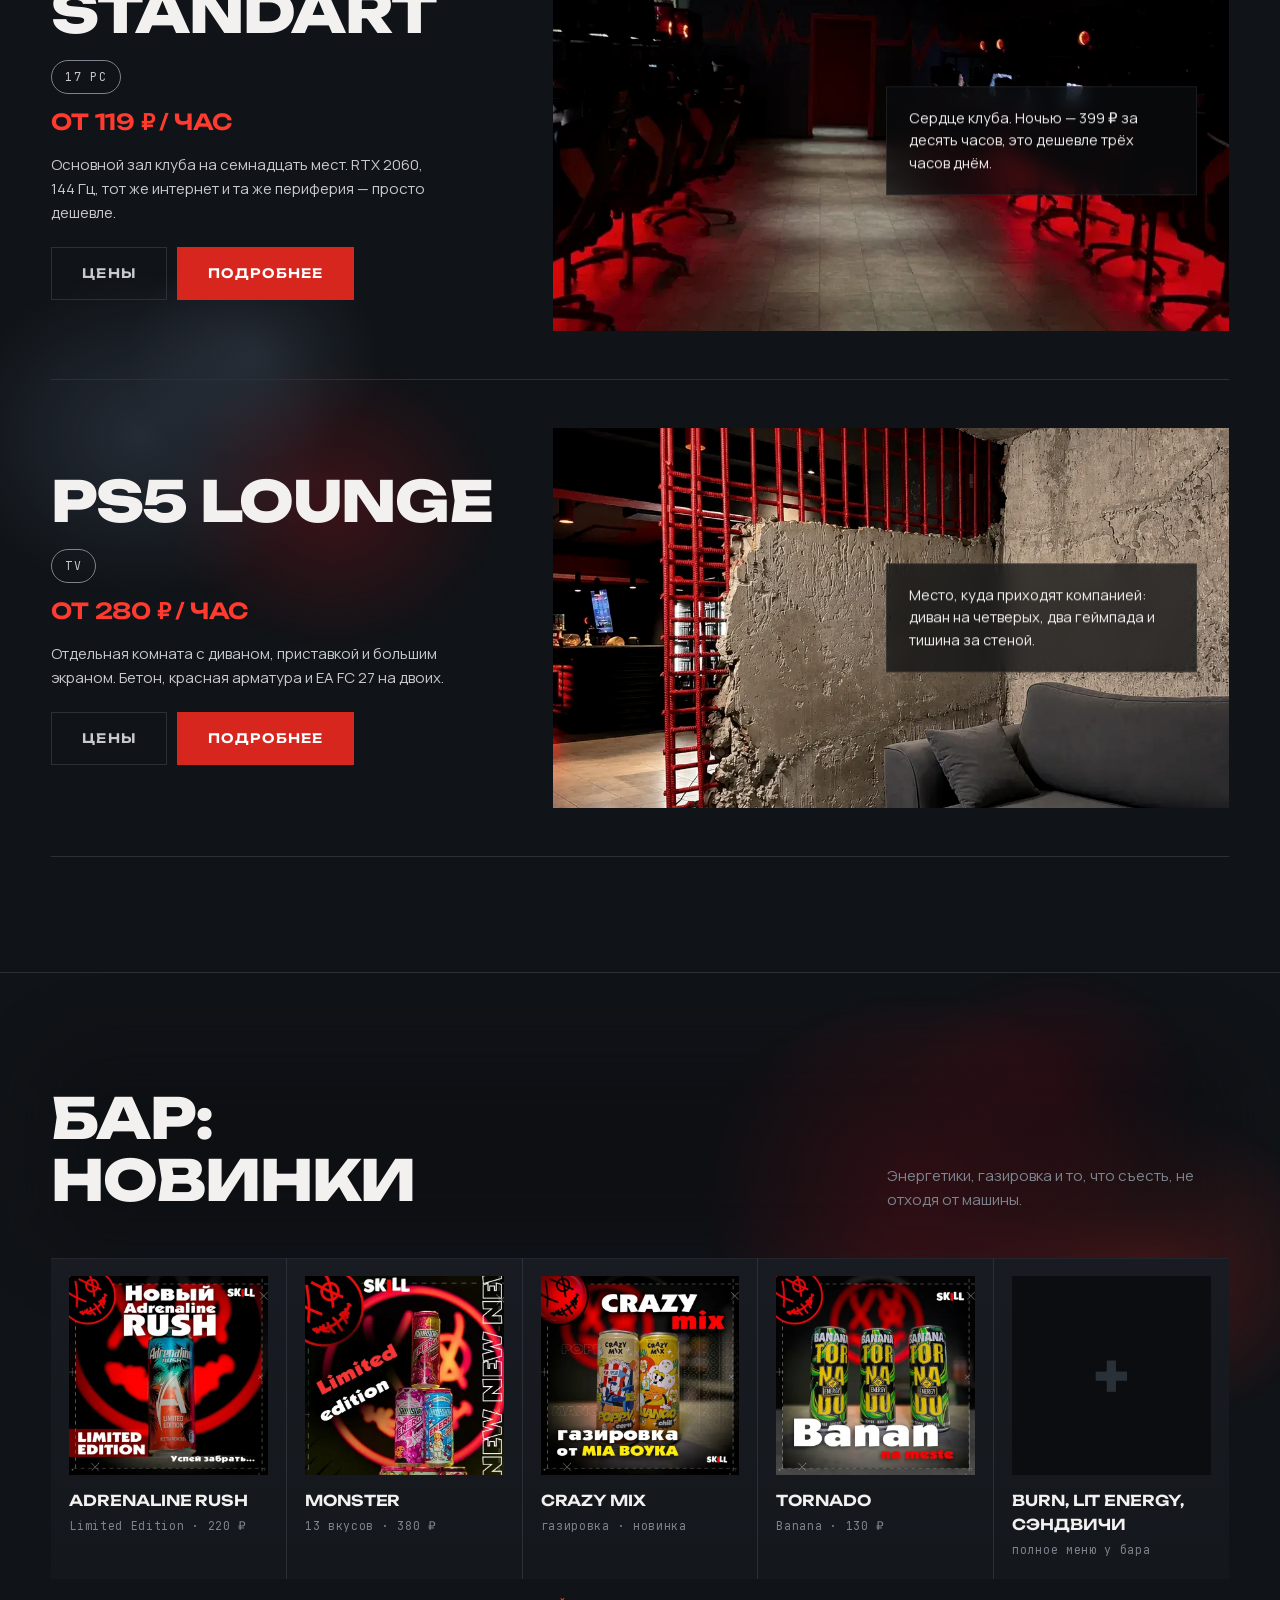
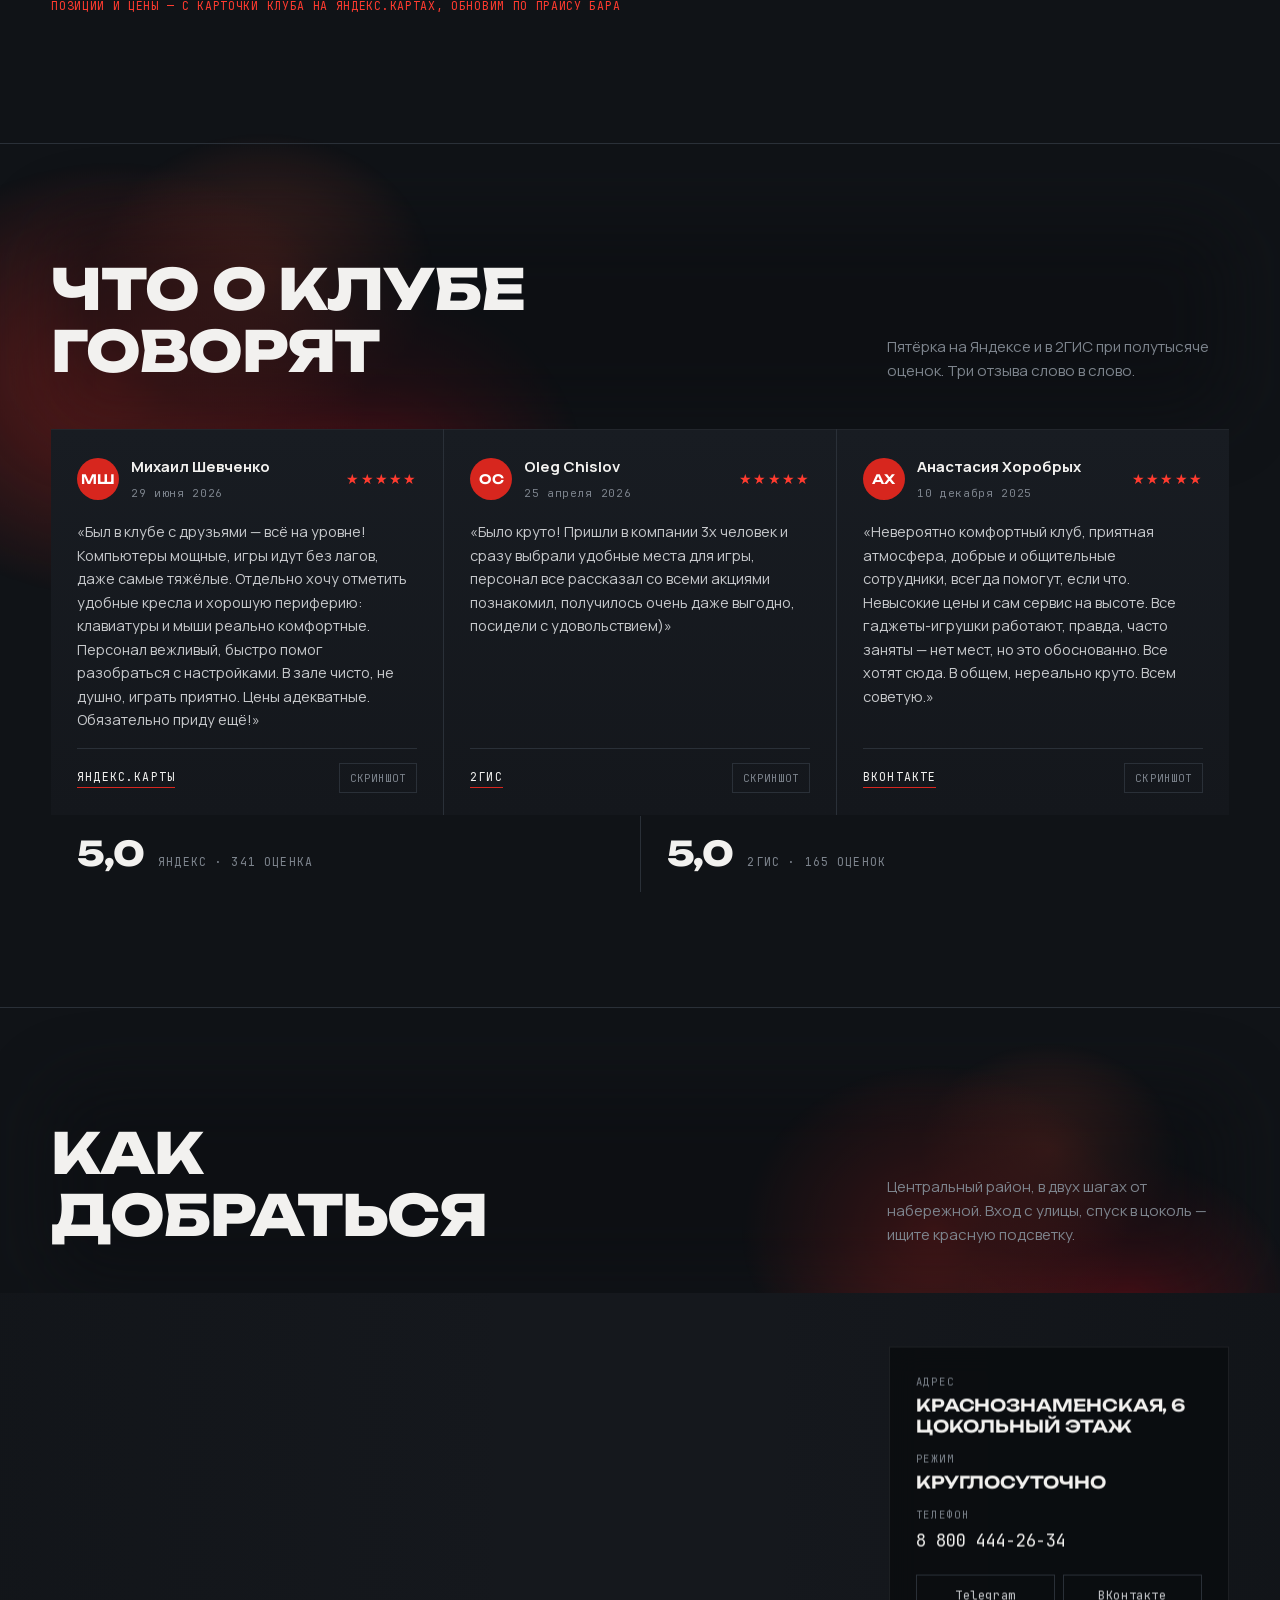
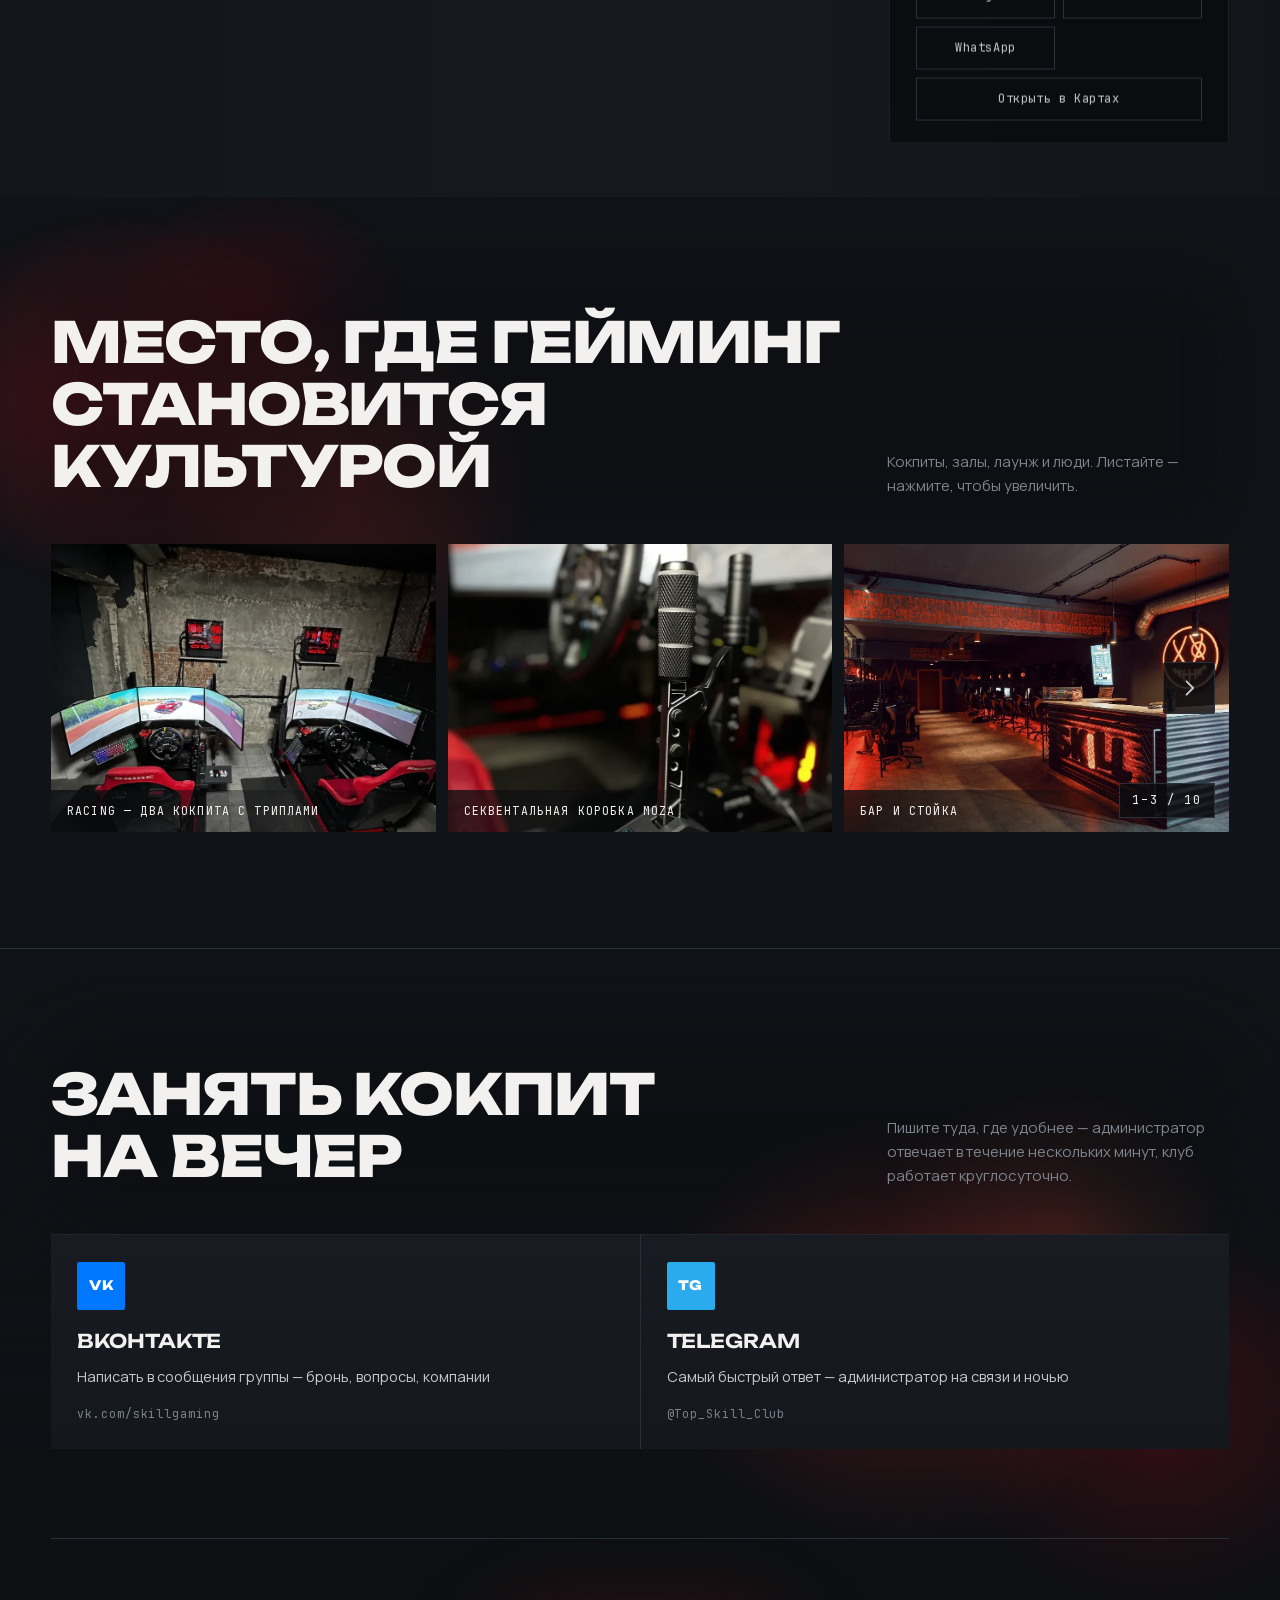
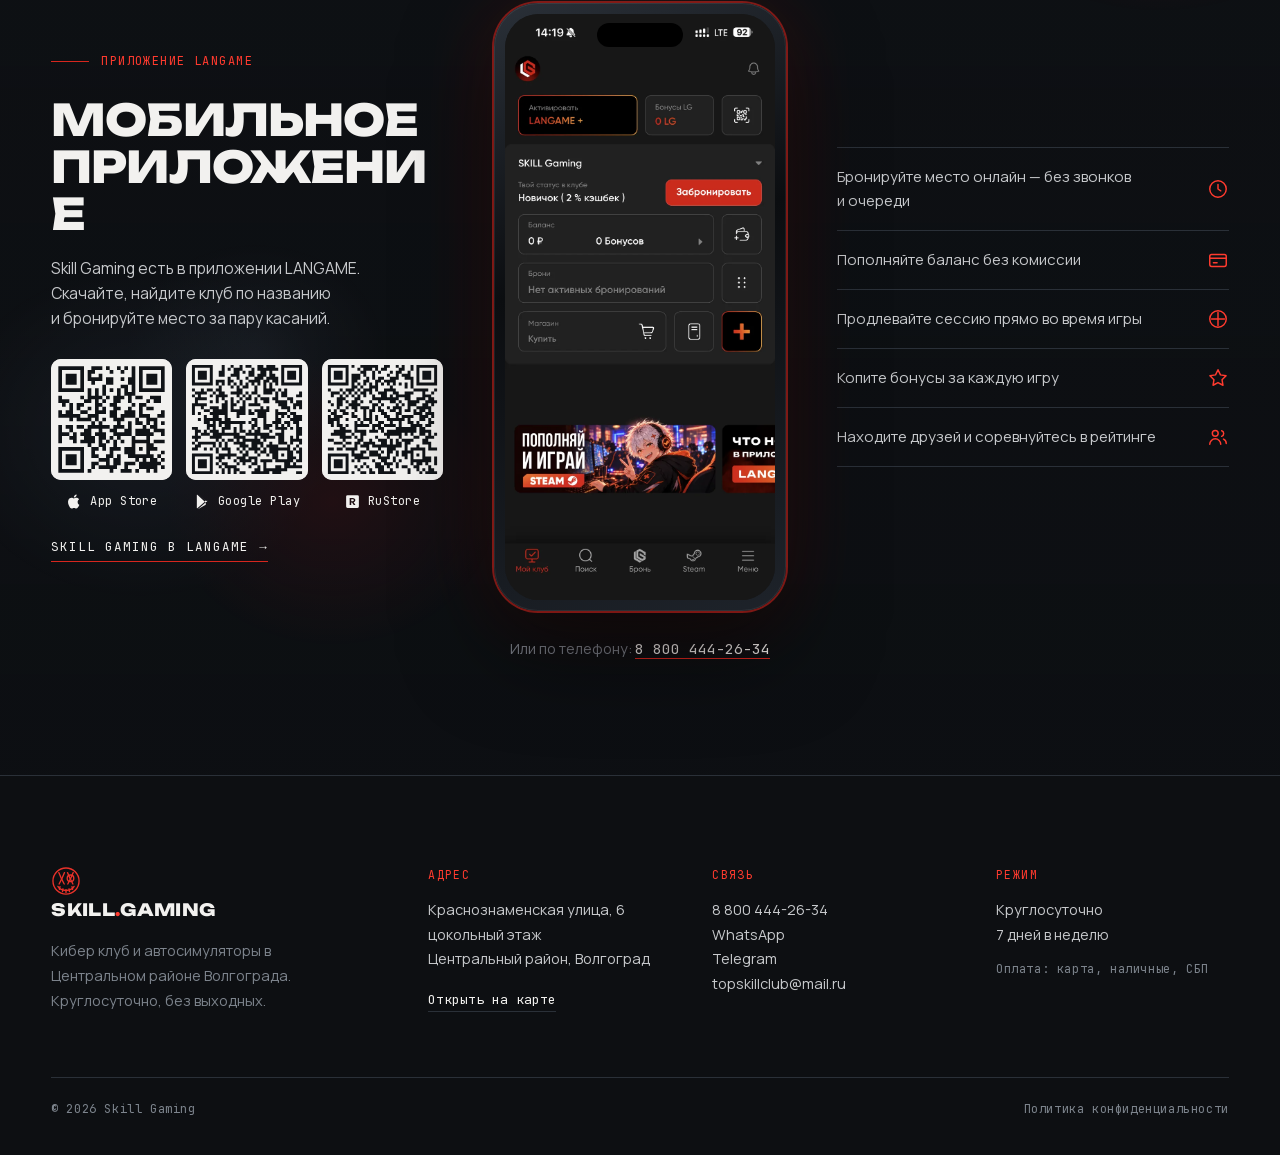
==== commit 463d69d7: "Add files via upload" ====
--- a/index.html
+++ b/index.html
@@ -53,7 +53,7 @@
   <link rel="dns-prefetch" href="https://yandex.ru">
   <link rel="dns-prefetch" href="https://maps.yastatic.net">
   <link rel="dns-prefetch" href="https://yastatic.net">
-<link rel="stylesheet" href="css/site.css?v=30">
+<link rel="stylesheet" href="css/site.css?v=34">
 </head>
 <body>
 <div class="aurora" aria-hidden="true"><div class="au-p au-p3"><i class="au-f au-f3"></i></div><div class="au-p au-p2"><i class="au-f au-f2"></i></div><div class="au-p au-p1"><i class="au-f au-f1"></i></div><div class="au-p au-p4"><i class="au-shape"><i class="au-comet"></i></i></div></div>
@@ -626,13 +626,51 @@
         <span>Самый быстрый ответ — администратор на связи и ночью</span>
         <em>@Top_Skill_Club</em>
       </a>
-      <div class="bk bk-app">
-        <span class="bk-ic bk-ap">APP</span>
-        <b>Приложение клуба</b>
-        <span>Бронь места, баланс и кэшбек 25% — в одном экране</span>
-        <div class="bk-shot" aria-hidden="true"><i></i><i></i><i></i></div>
-        <em>ссылки на App Store и Google Play — скоро</em>
-      </div>
+    </div>
+
+    <!-- ================= Мобильное приложение (LANGAME) ================= -->
+    <div class="app-blk" id="app">
+      <div class="app-l">
+        <div class="eyebrow">Приложение LANGAME</div>
+        <h3 class="app-h">Мобильное<br>приложение</h3>
+        <p class="app-lead">Skill Gaming есть в приложении LANGAME. Скачайте, найдите клуб по&nbsp;названию и&nbsp;бронируйте место за&nbsp;пару касаний.</p>
+        <div class="app-qr">
+          <a href="https://apps.apple.com/ru/app/id1642484175" target="_blank" rel="noopener">
+            <img src="img/qr-appstore.svg" alt="QR-код: LANGAME в App Store" width="174" height="174" loading="lazy">
+            <span><svg viewBox="0 0 24 24" aria-hidden="true"><path d="M16.4 12.6c0-2.5 2-3.7 2.1-3.8-1.2-1.7-3-1.9-3.6-2-1.5-.2-3 .9-3.8.9-.8 0-2-.9-3.3-.9-1.7 0-3.3 1-4.1 2.5-1.8 3.1-.5 7.6 1.3 10.1.8 1.2 1.8 2.6 3.1 2.5 1.3-.1 1.7-.8 3.2-.8 1.5 0 1.9.8 3.2.8 1.3 0 2.2-1.2 3-2.4.9-1.4 1.3-2.7 1.3-2.8 0 0-2.4-1-2.4-4.1zM14 5.1c.7-.8 1.1-1.9 1-3.1-1 .1-2.2.7-2.9 1.5-.6.7-1.2 1.8-1 2.9 1.1.1 2.2-.5 2.9-1.3z"/></svg>App Store</span>
+          </a>
+          <a href="https://play.google.com/store/apps/details?id=com.f5computers.langame_aggregator" target="_blank" rel="noopener">
+            <img src="img/qr-googleplay.svg" alt="QR-код: LANGAME в Google Play" width="174" height="174" loading="lazy">
+            <span><svg viewBox="0 0 24 24" aria-hidden="true"><path d="M4 2.8v18.4c0 .4.4.6.7.4l10.6-9.2L4.7 2.4c-.3-.2-.7 0-.7.4zm12.6 10.4-2.3 2-8.9 7.7 11.2-6.3zm0-2.4L5.4 1.1l8.9 7.7zm1.6.8L16.4 10.5 15 12l1.4 1.2 1.8-1c.7-.4.7-1.3 0-1.6z"/></svg>Google Play</span>
+          </a>
+          <a href="https://www.rustore.ru/catalog/app/com.f5computers.langame_aggregator" target="_blank" rel="noopener">
+            <img src="img/qr-rustore.svg" alt="QR-код: LANGAME в RuStore" width="174" height="174" loading="lazy">
+            <span><svg viewBox="0 0 24 24" aria-hidden="true"><path d="M5 3h14a2 2 0 0 1 2 2v14a2 2 0 0 1-2 2H5a2 2 0 0 1-2-2V5a2 2 0 0 1 2-2zm3 4v10h2.2v-3.6h1.2l2.3 3.6h2.5l-2.6-3.9A3.1 3.1 0 0 0 16 10.2C16 8.3 14.6 7 12.4 7H8zm2.2 1.9h2.1c.9 0 1.5.5 1.5 1.3s-.6 1.3-1.5 1.3h-2.1z"/></svg>RuStore</span>
+          </a>
+        </div>
+        <div class="app-stores">
+          <a class="app-store" href="https://apps.apple.com/ru/app/id1642484175" target="_blank" rel="noopener">App Store</a>
+          <a class="app-store" href="https://play.google.com/store/apps/details?id=com.f5computers.langame_aggregator" target="_blank" rel="noopener">Google Play</a>
+          <a class="app-store" href="https://www.rustore.ru/catalog/app/com.f5computers.langame_aggregator" target="_blank" rel="noopener">RuStore</a>
+        </div>
+        <a class="app-club" href="https://langame.ru/799449662_computerniy_club_skill-gaming_volgograd" target="_blank" rel="noopener">Skill Gaming в LANGAME <span aria-hidden="true">→</span></a>
+      </div>
+
+      <!-- телефон: настоящий экран приложения LANGAME с выбранным клубом (скриншот от клуба, имя пользователя убрано) -->
+      <div class="app-phone">
+        <div class="ap-screen">
+          <img src="img/app-langame.webp" alt="Приложение LANGAME: клуб SKILL Gaming, кнопка «Забронировать», баланс и брони" width="780" height="1691" loading="lazy" decoding="async">
+          <div class="ap-island" aria-hidden="true"></div>
+        </div>
+      </div>
+
+      <ul class="app-feat">
+        <li><span>Бронируйте место онлайн — без звонков и&nbsp;очереди</span><svg viewBox="0 0 24 24" aria-hidden="true"><circle cx="12" cy="12" r="9"/><path d="M12 7v5l3 2"/></svg></li>
+        <li><span>Пополняйте баланс без комиссии</span><svg viewBox="0 0 24 24" aria-hidden="true"><rect x="3" y="6" width="18" height="13" rx="2"/><path d="M3 10h18M7 15h4"/></svg></li>
+        <li><span>Продлевайте сессию прямо во время игры</span><svg viewBox="0 0 24 24" aria-hidden="true"><path d="M12 5v14M5 12h14"/><circle cx="12" cy="12" r="9"/></svg></li>
+        <li><span>Копите бонусы за каждую игру</span><svg viewBox="0 0 24 24" aria-hidden="true"><path d="M12 3l2.7 5.6 6.1.9-4.4 4.3 1 6.1L12 17l-5.4 2.9 1-6.1-4.4-4.3 6.1-.9z"/></svg></li>
+        <li><span>Находите друзей и соревнуйтесь в рейтинге</span><svg viewBox="0 0 24 24" aria-hidden="true"><circle cx="9" cy="8" r="3.2"/><path d="M3 20c0-3.3 2.7-6 6-6s6 2.7 6 6M16 5.2a3.2 3.2 0 0 1 0 6.1M18 14.3c1.8.8 3 2.6 3 4.7"/></svg></li>
+      </ul>
     </div>
     <p class="bk-tel">Или по телефону: <a href="tel:88004442634">8 800 444-26-34</a></p>
   </section>
@@ -684,6 +722,6 @@
   <a class="mbar-btn" href="#booking"><span>Забронировать заезд</span></a>
 </div>
 
-<script src="js/site.js?v=30" defer></script>
+<script src="js/site.js?v=34" defer></script>
 </body>
 </html>
--- a/css/site.css
+++ b/css/site.css
@@ -2109,3 +2109,77 @@
 @media (min-width:701px){
   .hero-video .hero-vid{filter:saturate(.9) contrast(1.05) brightness(.9)}
 }
+
+/* ============================================================
+   БЛОК «МОБИЛЬНОЕ ПРИЛОЖЕНИЕ» (LANGAME) — в секции брони, вместо заглушки «скоро»
+   Компьютер: слева текст и QR-коды, в центре телефон, справа возможности.
+   Телефон: текст → телефон → возможности → кнопки магазинов (QR с телефона не отсканировать).
+   ============================================================ */
+.bk-grid{grid-template-columns:repeat(2,1fr)}
+
+.app-blk{
+  display:grid;grid-template-columns:minmax(0,1fr) auto minmax(0,1fr);align-items:center;
+  gap:clamp(28px,4vw,64px);margin-top:clamp(56px,7vw,96px);
+  padding-top:clamp(40px,5vw,64px);border-top:1px solid var(--concrete-500);
+}
+.app-h{
+  margin:0;font-family:var(--font-display);font-weight:800;text-transform:uppercase;
+  font-size:clamp(28px,3.4vw,48px);line-height:1.08;letter-spacing:-.02em;
+}
+.app-lead{margin:18px 0 0;color:var(--concrete-100);font-size:15.5px;line-height:1.6;max-width:36ch}
+
+.app-qr{display:grid;grid-template-columns:repeat(3,minmax(0,1fr));gap:14px;margin-top:28px;max-width:470px}
+.app-qr a{display:grid;gap:12px;justify-items:center;text-decoration:none;color:var(--white)}
+.app-qr img{width:100%;max-width:148px;height:auto;aspect-ratio:1;display:block;border-radius:10px;background:#F2F1EF;transition:transform .35s var(--ease-out)}
+.app-qr a:hover img{transform:translateY(-3px)}
+.app-qr span{display:flex;align-items:center;gap:7px;font-family:var(--font-mono);font-size:12px;letter-spacing:.04em;white-space:nowrap}
+.app-qr svg{width:17px;height:17px;fill:currentColor}
+
+.app-stores{display:none}
+.app-club{
+  display:inline-flex;align-items:center;gap:10px;margin-top:26px;
+  font-family:var(--font-mono);font-size:12.5px;letter-spacing:.08em;text-transform:uppercase;
+  color:var(--white);text-decoration:none;border-bottom:1px solid var(--red);padding-bottom:4px;transition:color .25s;
+}
+.app-club:hover{color:var(--red-hot)}
+
+/* ---------- телефон со скриншотом приложения ---------- */
+.app-phone{
+  width:292px;aspect-ratio:9/18.72;border-radius:44px;padding:11px;position:relative;
+  background:linear-gradient(160deg,#2a3038,#0b0d10 42%,#1e232a);
+  box-shadow:0 0 0 1px rgba(255,255,255,.07) inset,0 0 0 2px rgba(215,38,30,.55),0 40px 90px rgba(0,0,0,.55),0 0 80px rgba(215,38,30,.18);
+}
+.ap-screen{position:relative;height:100%;border-radius:34px;overflow:hidden;background:#171717}
+.ap-screen img{display:block;width:100%;height:100%;object-fit:cover;object-position:50% 0}
+.ap-island{position:absolute;left:50%;top:9px;width:86px;height:24px;margin-left:-43px;border-radius:14px;background:#000}
+/* ---------- возможности ---------- */
+.app-feat{list-style:none;margin:0;padding:0;align-self:center}
+.app-feat li{
+  display:flex;align-items:center;justify-content:space-between;gap:18px;
+  padding:17px 0;border-bottom:1px solid var(--concrete-500);font-size:15px;color:var(--concrete-100);
+}
+.app-feat li:first-child{border-top:1px solid var(--concrete-500)}
+.app-feat svg{flex:none;width:22px;height:22px;fill:none;stroke:var(--red-hot);stroke-width:1.6;stroke-linecap:round;stroke-linejoin:round}
+
+/* планшет: телефон уходит вниз, текст и возможности — в две колонки */
+@media (max-width:1100px){
+  .app-blk{grid-template-columns:1fr 1fr}
+  .app-phone{grid-column:1/-1;grid-row:2;justify-self:center}
+}
+/* телефон: всё в колонку, вместо QR — кнопки магазинов */
+@media (max-width:700px){
+  .bk-grid{grid-template-columns:1fr}
+  .app-blk{grid-template-columns:1fr;gap:30px}
+  .app-phone{grid-row:auto;width:min(292px,86vw)}
+  .app-qr{display:none}
+  .app-stores{display:grid;grid-template-columns:1fr 1fr;gap:8px;margin-top:22px}
+  .app-store{
+    display:flex;align-items:center;justify-content:center;min-height:50px;
+    border:1px solid var(--concrete-500);background:rgba(11,13,16,.7);color:var(--white);text-decoration:none;
+    font-family:var(--font-mono);font-size:13px;letter-spacing:.05em;
+  }
+  .app-store:last-child{grid-column:1/-1}
+  .app-store:active{border-color:var(--red);background:rgba(215,38,30,.14)}
+  .app-feat li{font-size:14.5px;padding:15px 0}
+}
+@media (prefers-reduced-motion:reduce){.app-qr img{transition:none}}
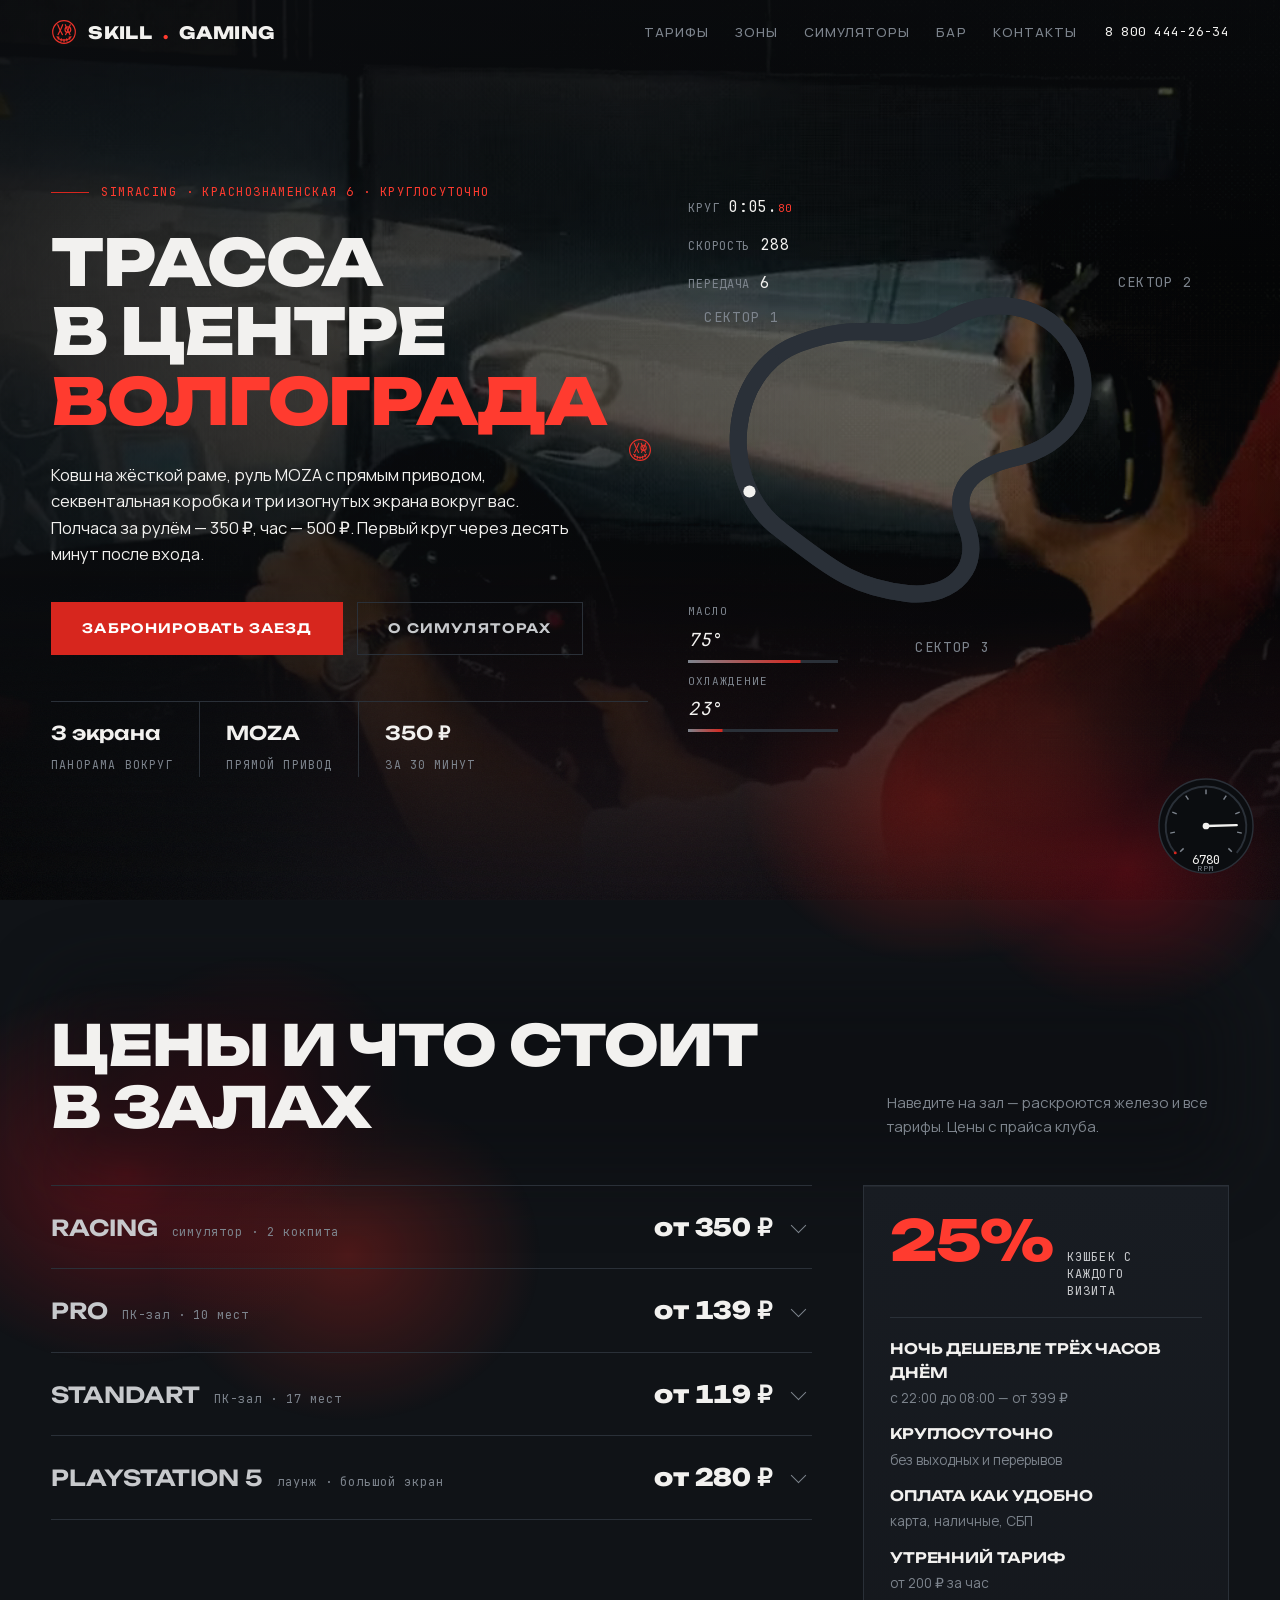
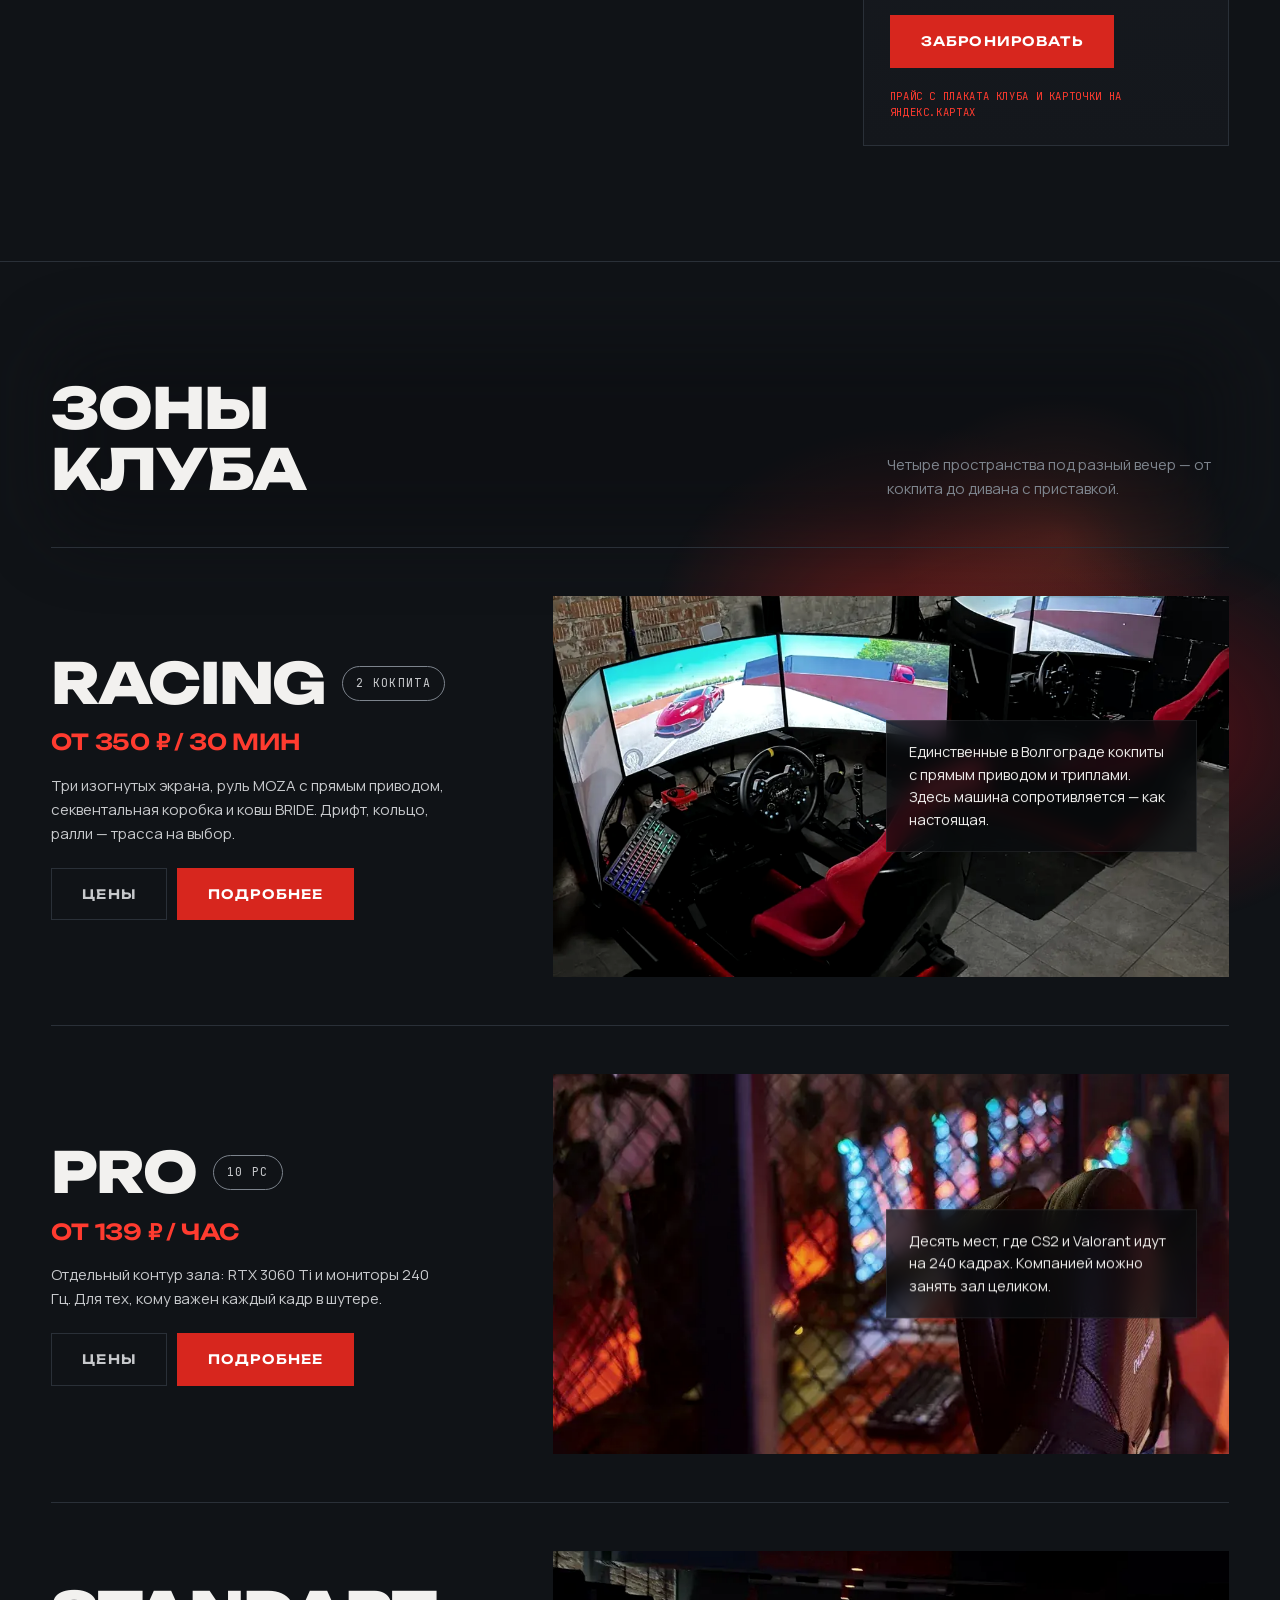
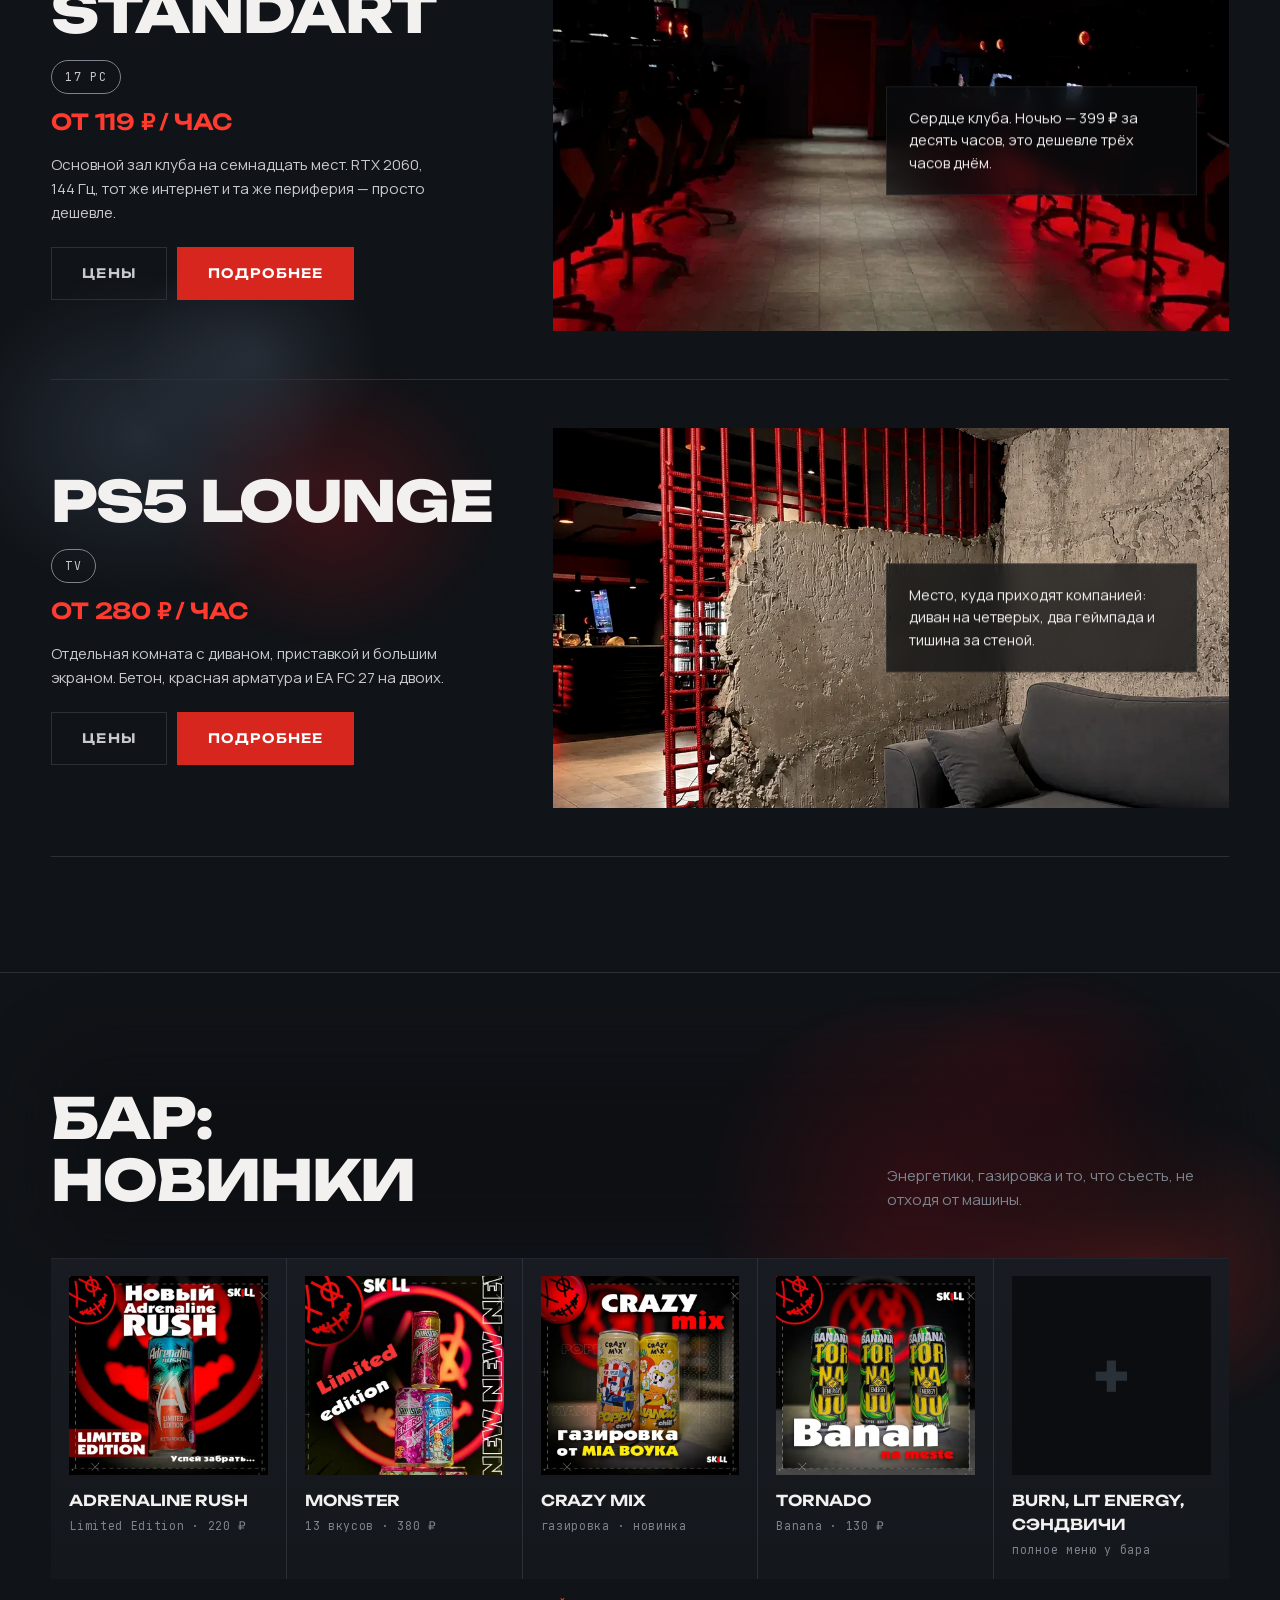
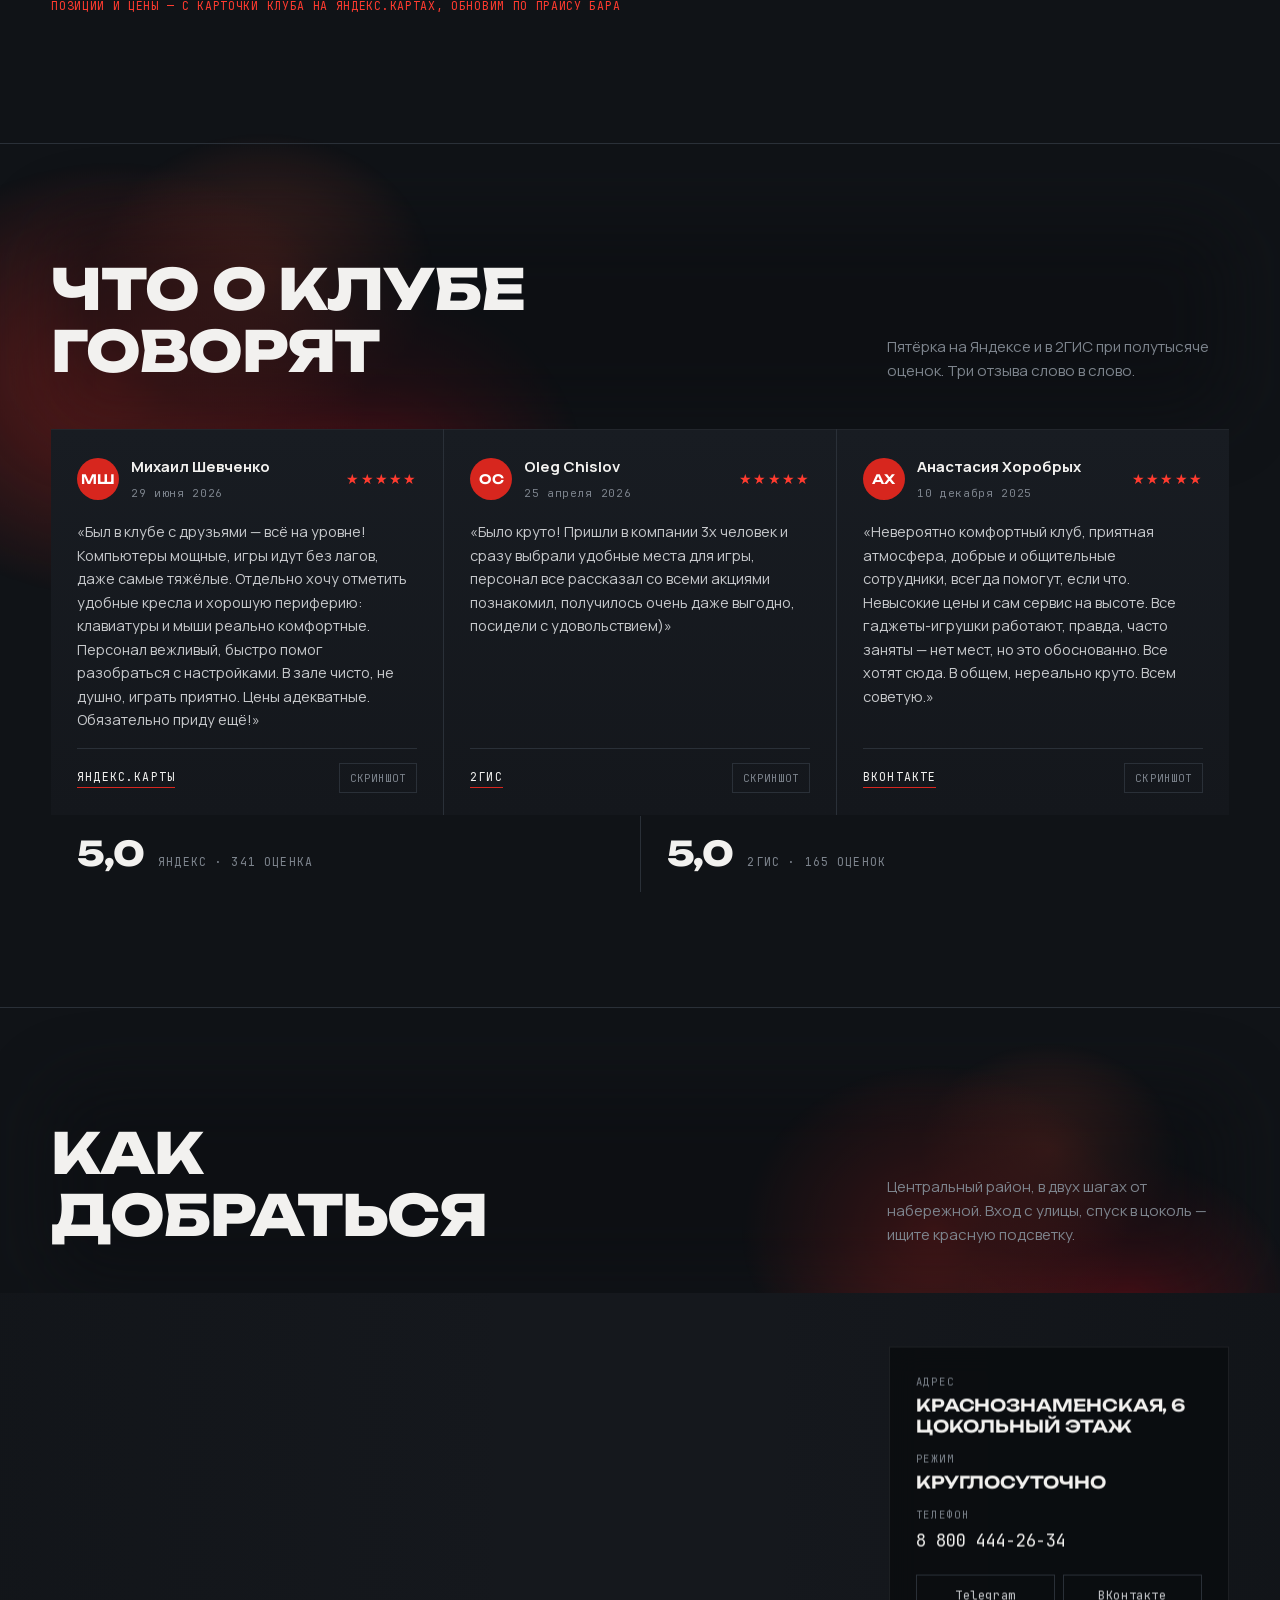
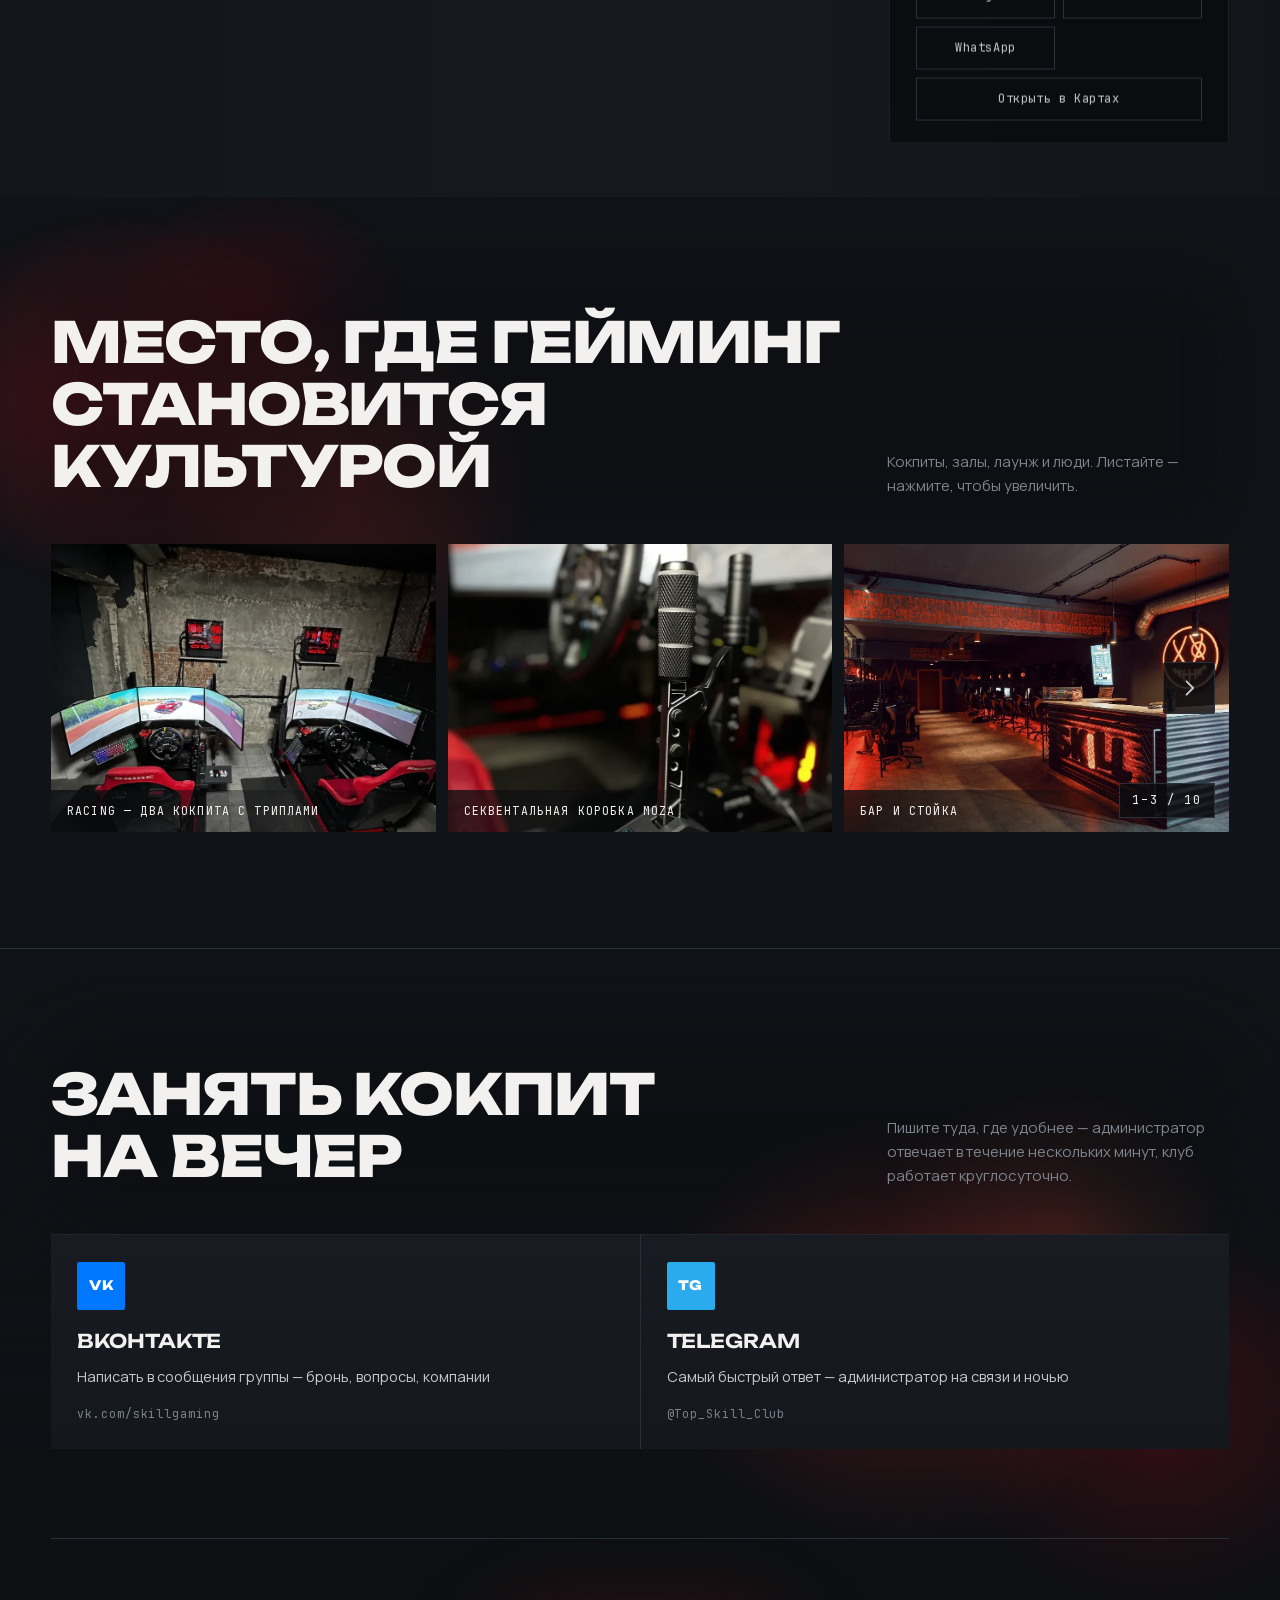
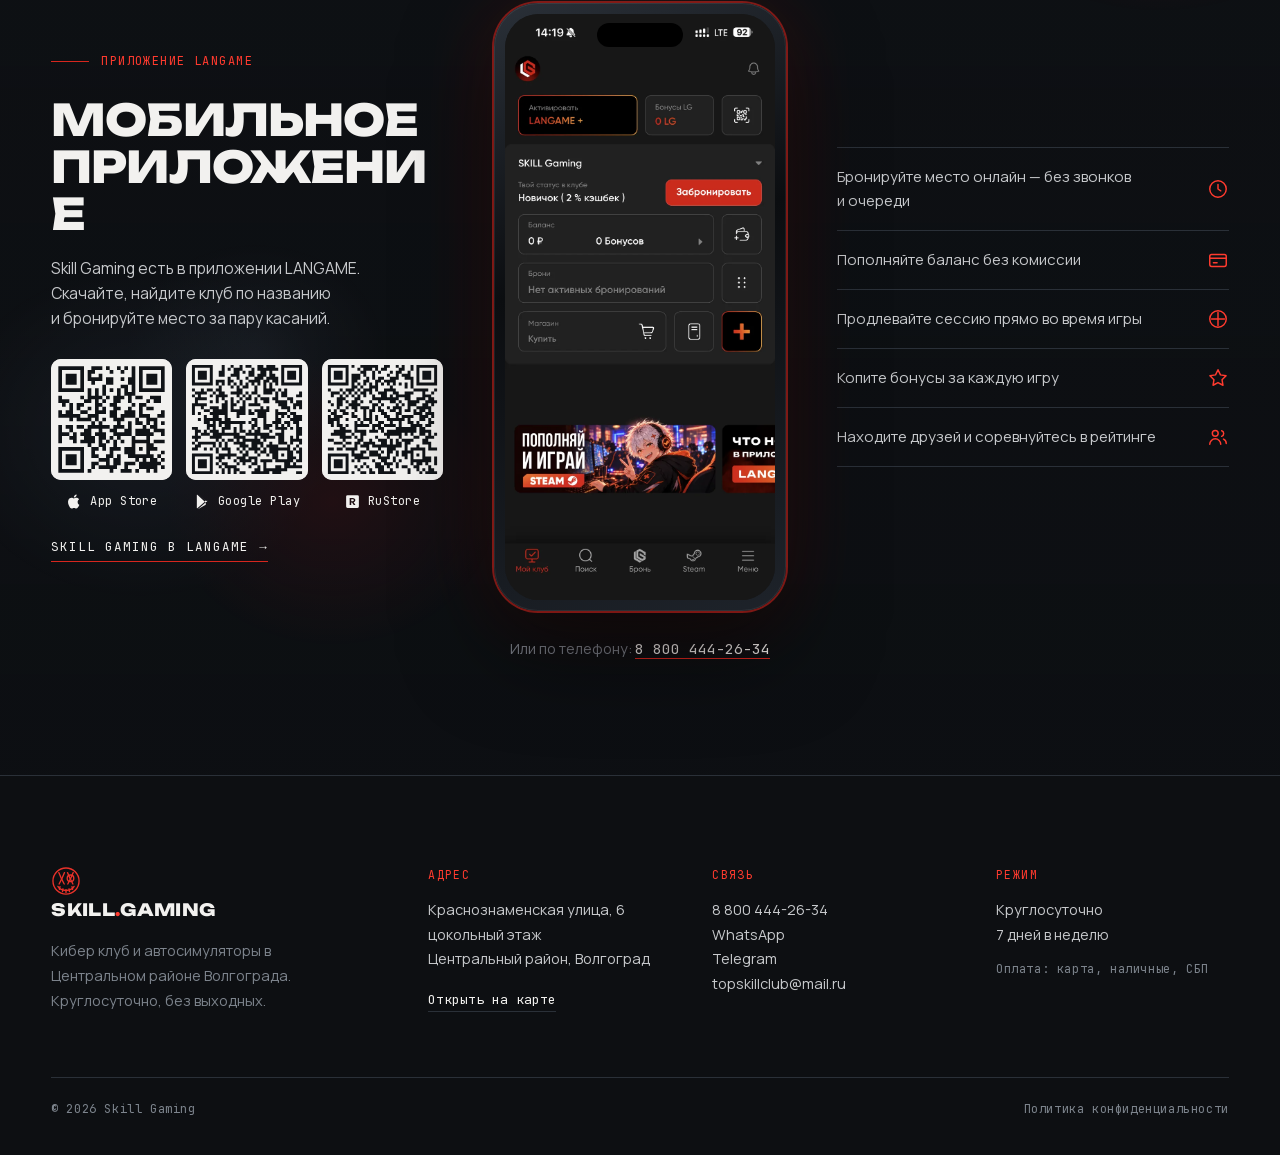
==== commit 9ecea6df: "Add files via upload" ====
--- a/index.html
+++ b/index.html
@@ -53,7 +53,7 @@
   <link rel="dns-prefetch" href="https://yandex.ru">
   <link rel="dns-prefetch" href="https://maps.yastatic.net">
   <link rel="dns-prefetch" href="https://yastatic.net">
-<link rel="stylesheet" href="css/site.css?v=34">
+<link rel="stylesheet" href="css/site.css?v=35">
 </head>
 <body>
 <div class="aurora" aria-hidden="true"><div class="au-p au-p3"><i class="au-f au-f3"></i></div><div class="au-p au-p2"><i class="au-f au-f2"></i></div><div class="au-p au-p1"><i class="au-f au-f1"></i></div><div class="au-p au-p4"><i class="au-shape"><i class="au-comet"></i></i></div></div>
@@ -314,56 +314,76 @@
 
       <div class="rxm-halls">
         <article class="rxm-hall" id="rxm-racing">
-          <span class="rxm-no">01</span>
-          <div class="rxm-hh"><h3>Racing</h3><p class="rxm-from"><small>от</small>350<span class="rxm-rub">₽</span></p></div>
-          <p class="rxm-sub">Симулятор · 2 кокпита</p>
-          <ul class="rxm-menu">
-            <li><span class="rxm-t">30 минут</span><i class="rxm-ld"></i><b>350<span class="rxm-rub">₽</span></b></li>
-            <li><span class="rxm-t">1 час</span><i class="rxm-ld"></i><b>500<span class="rxm-rub">₽</span></b></li>
-          </ul>
-          <p class="rxm-kit"><span class="rxm-k">Железо</span><em>Руль MOZA с прямым приводом</em><span class="rxm-s">&nbsp;/ </span>три изогнутых экрана&nbsp;GIGABYTE<span class="rxm-s">&nbsp;/ </span>секвентальная коробка и ручник&nbsp;MOZA<span class="rxm-s">&nbsp;/ </span>ковш BRIDE на жёсткой раме<span class="rxm-s">&nbsp;/ </span>Ryzen&nbsp;7&nbsp;7700 · <em>RTX&nbsp;4080</em></p>
+          <h3 class="rxm-h"><button class="rxm-head" type="button" aria-expanded="false" aria-controls="rxm-racing-b">
+            <span class="rxm-no">01</span>
+            <span class="rxm-hh"><span class="rxm-name">Racing</span><span class="rxm-from"><small>от</small>350<span class="rxm-rub">₽</span></span></span>
+            <span class="rxm-sub">Симулятор · 2 кокпита</span>
+            <i class="rxm-chev" aria-hidden="true"></i>
+          </button></h3>
+          <div class="rxm-body" id="rxm-racing-b"><div>
+              <ul class="rxm-menu">
+                <li><span class="rxm-t">30 минут</span><i class="rxm-ld"></i><b>350<span class="rxm-rub">₽</span></b></li>
+                <li><span class="rxm-t">1 час</span><i class="rxm-ld"></i><b>500<span class="rxm-rub">₽</span></b></li>
+              </ul>
+              <p class="rxm-kit"><span class="rxm-k">Железо</span><em>Руль MOZA с прямым приводом</em><span class="rxm-s">&nbsp;/ </span>три изогнутых экрана&nbsp;GIGABYTE<span class="rxm-s">&nbsp;/ </span>секвентальная коробка и ручник&nbsp;MOZA<span class="rxm-s">&nbsp;/ </span>ковш BRIDE на жёсткой раме<span class="rxm-s">&nbsp;/ </span>Ryzen&nbsp;7&nbsp;7700 · <em>RTX&nbsp;4080</em></p>
+          </div></div>
         </article>
 
         <article class="rxm-hall" id="rxm-pro">
-          <span class="rxm-no">02</span>
-          <div class="rxm-hh"><h3>Pro</h3><p class="rxm-from"><small>от</small>139<span class="rxm-rub">₽</span></p></div>
-          <p class="rxm-sub">ПК-зал · 10 мест</p>
-          <ul class="rxm-menu">
-            <li><span class="rxm-t">1 час</span><i class="rxm-ld"></i><b>139<span class="rxm-rub">₽</span></b></li>
-            <li><span class="rxm-t">3 часа</span><i class="rxm-ld"></i><b>340<span class="rxm-rub">₽</span></b></li>
-            <li><span class="rxm-t">5 часов</span><i class="rxm-ld"></i><b>490<span class="rxm-rub">₽</span></b></li>
-            <li><span class="rxm-t">Утро</span><i class="rxm-ld"></i><b>250<span class="rxm-rub">₽</span></b></li>
-            <li><span class="rxm-t">Ночь<small>22:00–08:00</small></span><i class="rxm-ld"></i><b>459<span class="rxm-rub">₽</span></b></li>
-            <li><span class="rxm-t">Ночь в выходные</span><i class="rxm-ld"></i><b>499<span class="rxm-rub">₽</span></b></li>
-          </ul>
-          <p class="rxm-kit"><span class="rxm-k">Железо</span>Intel Core i7-9700K<span class="rxm-s">&nbsp;/ </span><em>GeForce RTX&nbsp;3060&nbsp;Ti</em><span class="rxm-s">&nbsp;/ </span>16&nbsp;ГБ оперативной памяти<span class="rxm-s">&nbsp;/ </span>монитор Acer 27"&nbsp;·&nbsp;<em>240&nbsp;Гц</em><span class="rxm-s">&nbsp;/ </span>интернет от 100&nbsp;Мбит/с</p>
+          <h3 class="rxm-h"><button class="rxm-head" type="button" aria-expanded="false" aria-controls="rxm-pro-b">
+            <span class="rxm-no">02</span>
+            <span class="rxm-hh"><span class="rxm-name">Pro</span><span class="rxm-from"><small>от</small>139<span class="rxm-rub">₽</span></span></span>
+            <span class="rxm-sub">ПК-зал · 10 мест</span>
+            <i class="rxm-chev" aria-hidden="true"></i>
+          </button></h3>
+          <div class="rxm-body" id="rxm-pro-b"><div>
+              <ul class="rxm-menu">
+                <li><span class="rxm-t">1 час</span><i class="rxm-ld"></i><b>139<span class="rxm-rub">₽</span></b></li>
+                <li><span class="rxm-t">3 часа</span><i class="rxm-ld"></i><b>340<span class="rxm-rub">₽</span></b></li>
+                <li><span class="rxm-t">5 часов</span><i class="rxm-ld"></i><b>490<span class="rxm-rub">₽</span></b></li>
+                <li><span class="rxm-t">Утро</span><i class="rxm-ld"></i><b>250<span class="rxm-rub">₽</span></b></li>
+                <li><span class="rxm-t">Ночь<small>22:00–08:00</small></span><i class="rxm-ld"></i><b>459<span class="rxm-rub">₽</span></b></li>
+                <li><span class="rxm-t">Ночь в выходные</span><i class="rxm-ld"></i><b>499<span class="rxm-rub">₽</span></b></li>
+              </ul>
+              <p class="rxm-kit"><span class="rxm-k">Железо</span>Intel Core i7-9700K<span class="rxm-s">&nbsp;/ </span><em>GeForce RTX&nbsp;3060&nbsp;Ti</em><span class="rxm-s">&nbsp;/ </span>16&nbsp;ГБ оперативной памяти<span class="rxm-s">&nbsp;/ </span>монитор Acer 27"&nbsp;·&nbsp;<em>240&nbsp;Гц</em><span class="rxm-s">&nbsp;/ </span>интернет от 100&nbsp;Мбит/с</p>
+          </div></div>
         </article>
 
         <article class="rxm-hall" id="rxm-standart">
-          <span class="rxm-no">03</span>
-          <div class="rxm-hh"><h3>Standart</h3><p class="rxm-from"><small>от</small>119<span class="rxm-rub">₽</span></p></div>
-          <p class="rxm-sub">ПК-зал · 17 мест</p>
-          <ul class="rxm-menu">
-            <li><span class="rxm-t">1 час</span><i class="rxm-ld"></i><b>119<span class="rxm-rub">₽</span></b></li>
-            <li><span class="rxm-t">3 часа</span><i class="rxm-ld"></i><b>280<span class="rxm-rub">₽</span></b></li>
-            <li><span class="rxm-t">5 часов</span><i class="rxm-ld"></i><b>420<span class="rxm-rub">₽</span></b></li>
-            <li><span class="rxm-t">Утро</span><i class="rxm-ld"></i><b>200<span class="rxm-rub">₽</span></b></li>
-            <li><span class="rxm-t">Ночь<small>22:00–08:00</small></span><i class="rxm-ld"></i><b>399<span class="rxm-rub">₽</span></b></li>
-            <li><span class="rxm-t">Ночь в выходные</span><i class="rxm-ld"></i><b>459<span class="rxm-rub">₽</span></b></li>
-          </ul>
-          <p class="rxm-kit"><span class="rxm-k">Железо</span>Intel Core i7-8700K<span class="rxm-s">&nbsp;/ </span><em>GeForce RTX&nbsp;2060</em><span class="rxm-s">&nbsp;/ </span>16&nbsp;ГБ оперативной памяти<span class="rxm-s">&nbsp;/ </span>монитор Acer 27"&nbsp;·&nbsp;<em>144&nbsp;Гц</em><span class="rxm-s">&nbsp;/ </span>интернет от 100&nbsp;Мбит/с</p>
+          <h3 class="rxm-h"><button class="rxm-head" type="button" aria-expanded="false" aria-controls="rxm-standart-b">
+            <span class="rxm-no">03</span>
+            <span class="rxm-hh"><span class="rxm-name">Standart</span><span class="rxm-from"><small>от</small>119<span class="rxm-rub">₽</span></span></span>
+            <span class="rxm-sub">ПК-зал · 17 мест</span>
+            <i class="rxm-chev" aria-hidden="true"></i>
+          </button></h3>
+          <div class="rxm-body" id="rxm-standart-b"><div>
+              <ul class="rxm-menu">
+                <li><span class="rxm-t">1 час</span><i class="rxm-ld"></i><b>119<span class="rxm-rub">₽</span></b></li>
+                <li><span class="rxm-t">3 часа</span><i class="rxm-ld"></i><b>280<span class="rxm-rub">₽</span></b></li>
+                <li><span class="rxm-t">5 часов</span><i class="rxm-ld"></i><b>420<span class="rxm-rub">₽</span></b></li>
+                <li><span class="rxm-t">Утро</span><i class="rxm-ld"></i><b>200<span class="rxm-rub">₽</span></b></li>
+                <li><span class="rxm-t">Ночь<small>22:00–08:00</small></span><i class="rxm-ld"></i><b>399<span class="rxm-rub">₽</span></b></li>
+                <li><span class="rxm-t">Ночь в выходные</span><i class="rxm-ld"></i><b>459<span class="rxm-rub">₽</span></b></li>
+              </ul>
+              <p class="rxm-kit"><span class="rxm-k">Железо</span>Intel Core i7-8700K<span class="rxm-s">&nbsp;/ </span><em>GeForce RTX&nbsp;2060</em><span class="rxm-s">&nbsp;/ </span>16&nbsp;ГБ оперативной памяти<span class="rxm-s">&nbsp;/ </span>монитор Acer 27"&nbsp;·&nbsp;<em>144&nbsp;Гц</em><span class="rxm-s">&nbsp;/ </span>интернет от 100&nbsp;Мбит/с</p>
+          </div></div>
         </article>
 
         <article class="rxm-hall" id="rxm-ps5">
-          <span class="rxm-no">04</span>
-          <div class="rxm-hh"><h3>PlayStation 5</h3><p class="rxm-from"><small>от</small>280<span class="rxm-rub">₽</span></p></div>
-          <p class="rxm-sub">Лаунж · большой экран</p>
-          <ul class="rxm-menu">
-            <li><span class="rxm-t">1 час</span><i class="rxm-ld"></i><b>280<span class="rxm-rub">₽</span></b></li>
-            <li><span class="rxm-t">3 часа</span><i class="rxm-ld"></i><b>600<span class="rxm-rub">₽</span></b></li>
-            <li><span class="rxm-t">Ночь</span><i class="rxm-ld"></i><b>800<span class="rxm-rub">₽</span></b></li>
-          </ul>
-          <p class="rxm-kit"><span class="rxm-k">Что внутри</span><em>PlayStation 5 и два геймпада&nbsp;DualSense</em><span class="rxm-s">&nbsp;/ </span>телевизор на стене, диван на компанию<span class="rxm-s">&nbsp;/ </span>отдельная комната за красной арматурой<span class="rxm-s">&nbsp;/ </span>EA&nbsp;FC&nbsp;27 и библиотека игр</p>
+          <h3 class="rxm-h"><button class="rxm-head" type="button" aria-expanded="false" aria-controls="rxm-ps5-b">
+            <span class="rxm-no">04</span>
+            <span class="rxm-hh"><span class="rxm-name">PlayStation 5</span><span class="rxm-from"><small>от</small>280<span class="rxm-rub">₽</span></span></span>
+            <span class="rxm-sub">Лаунж · большой экран</span>
+            <i class="rxm-chev" aria-hidden="true"></i>
+          </button></h3>
+          <div class="rxm-body" id="rxm-ps5-b"><div>
+              <ul class="rxm-menu">
+                <li><span class="rxm-t">1 час</span><i class="rxm-ld"></i><b>280<span class="rxm-rub">₽</span></b></li>
+                <li><span class="rxm-t">3 часа</span><i class="rxm-ld"></i><b>600<span class="rxm-rub">₽</span></b></li>
+                <li><span class="rxm-t">Ночь</span><i class="rxm-ld"></i><b>800<span class="rxm-rub">₽</span></b></li>
+              </ul>
+              <p class="rxm-kit"><span class="rxm-k">Что внутри</span><em>PlayStation 5 и два геймпада&nbsp;DualSense</em><span class="rxm-s">&nbsp;/ </span>телевизор на стене, диван на компанию<span class="rxm-s">&nbsp;/ </span>отдельная комната за красной арматурой<span class="rxm-s">&nbsp;/ </span>EA&nbsp;FC&nbsp;27 и библиотека игр</p>
+          </div></div>
         </article>
       </div>
 
@@ -722,6 +742,6 @@
   <a class="mbar-btn" href="#booking"><span>Забронировать заезд</span></a>
 </div>
 
-<script src="js/site.js?v=34" defer></script>
+<script src="js/site.js?v=35" defer></script>
 </body>
 </html>
--- a/css/site.css
+++ b/css/site.css
@@ -2040,13 +2040,12 @@
 
 /* зал */
 .rxm-halls{margin-top:34px}
-.rxm-hall{position:relative;display:grid;grid-template-columns:var(--gut) minmax(0,1fr);padding:20px 0 26px;border-top:1px solid var(--concrete-500);scroll-margin-top:84px}
+.rxm-hall{position:relative;border-top:1px solid var(--concrete-500);scroll-margin-top:84px}
 .rxm-hall::before{content:"";position:absolute;left:0;top:-1px;width:22px;height:1px;background:var(--red-hot);transition:width .6s var(--ease-out)}
 .rxm-hall.flash::before{width:100%}
 .rxm-no{grid-column:1;grid-row:1;padding-top:5px;font-family:var(--font-mono);font-size:11px;letter-spacing:.06em;color:var(--red-hot);font-variant-numeric:tabular-nums}
-.rxm-hall>*:not(.rxm-no){grid-column:2}
 .rxm-hh{display:flex;align-items:baseline;justify-content:space-between;gap:10px;flex-wrap:wrap}
-.rxm-hh h3{margin:0;font-family:var(--font-display);font-weight:600;text-transform:uppercase;font-size:clamp(17px,5vw,20px);line-height:1.15;letter-spacing:-.01em}
+.rxm-name{font-family:var(--font-display);font-weight:600;text-transform:uppercase;font-size:clamp(17px,5vw,20px);line-height:1.15;letter-spacing:-.01em}
 .rxm-from{margin:0 0 0 auto;font-family:var(--font-mono);font-weight:500;font-size:20px;line-height:1;font-variant-numeric:tabular-nums;white-space:nowrap}
 .rxm-from small{font-weight:400;font-size:10.5px;letter-spacing:.12em;text-transform:uppercase;color:var(--concrete-300);margin-right:6px}
 .rxm-sub{margin:7px 0 0;font-family:var(--font-mono);font-size:10.5px;letter-spacing:.14em;text-transform:uppercase;color:var(--concrete-300)}
@@ -2183,3 +2182,26 @@
   .app-feat li{font-size:14.5px;padding:15px 0}
 }
 @media (prefers-reduced-motion:reduce){.app-qr img{transition:none}}
+
+/* цены на телефоне: зал — полоска (номер, название, «от», тип зала); по нажатию раскрываются тарифы и железо */
+.rxm-h{margin:0;font:inherit}
+.rxm-head{
+  display:grid;grid-template-columns:var(--gut) minmax(0,1fr) 26px;align-items:baseline;row-gap:0;
+  width:100%;min-height:64px;margin:0;padding:20px 0 18px;border:0;background:none;color:inherit;
+  font:inherit;text-align:left;cursor:pointer;-webkit-tap-highlight-color:transparent;
+}
+.rxm-head .rxm-hh{grid-column:2;grid-row:1}
+.rxm-head .rxm-sub{grid-column:2;grid-row:2}
+.rxm-head:focus-visible{outline:2px solid var(--red-hot);outline-offset:2px}
+.rxm-chev{
+  grid-column:3;grid-row:1/3;align-self:center;justify-self:end;margin-right:5px;
+  width:10px;height:10px;border-right:1.5px solid var(--concrete-300);border-bottom:1.5px solid var(--concrete-300);
+  transform:rotate(45deg);transition:transform .35s var(--ease-out),border-color .25s;
+}
+.rxm-hall.open .rxm-chev{transform:rotate(225deg);border-color:var(--red-hot)}
+.rxm-body{display:grid;grid-template-rows:0fr;transition:grid-template-rows .4s var(--ease-out)}
+.rxm-body>div{overflow:hidden;min-height:0;padding-left:var(--gut)}
+.rxm-hall.open .rxm-body{grid-template-rows:1fr}
+.rxm-body .rxm-menu{margin-top:0}
+.rxm-body .rxm-kit{padding-bottom:24px}
+@media (prefers-reduced-motion:reduce){.rxm-body,.rxm-chev{transition:none}}
